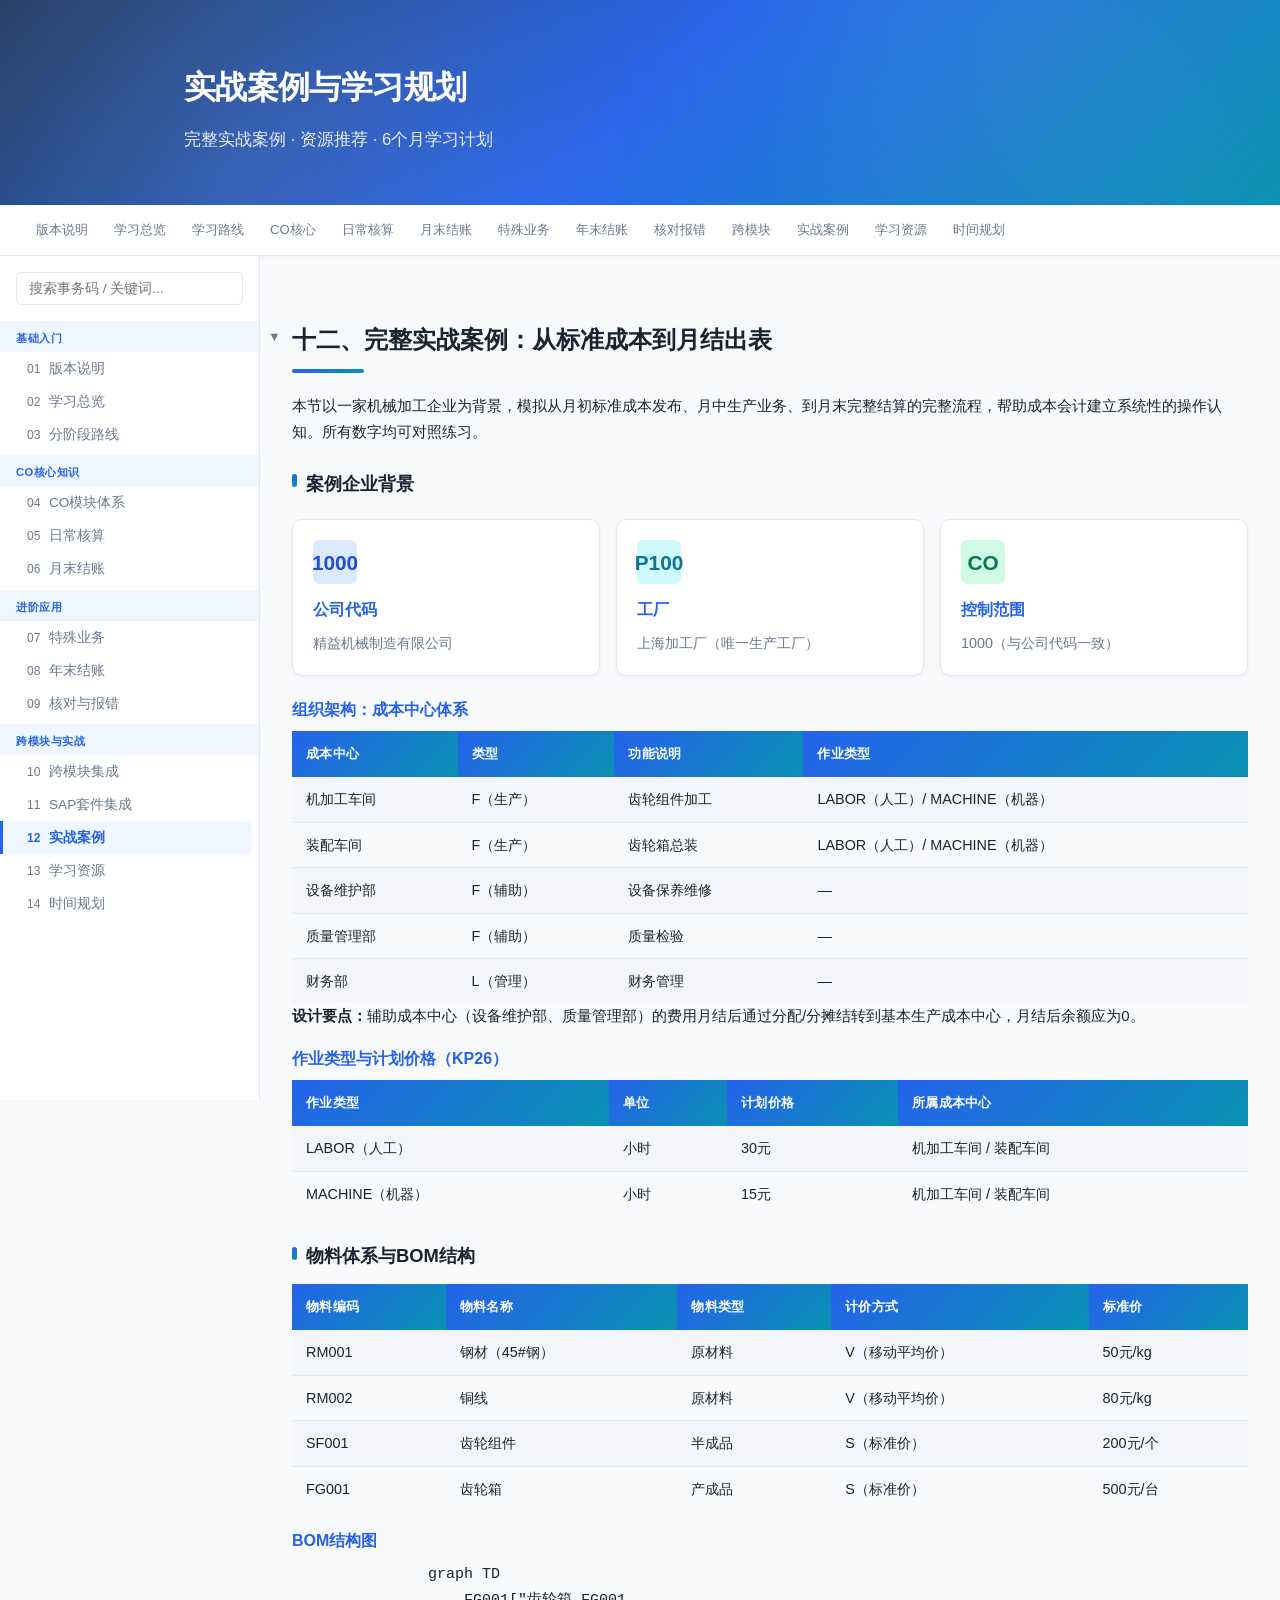
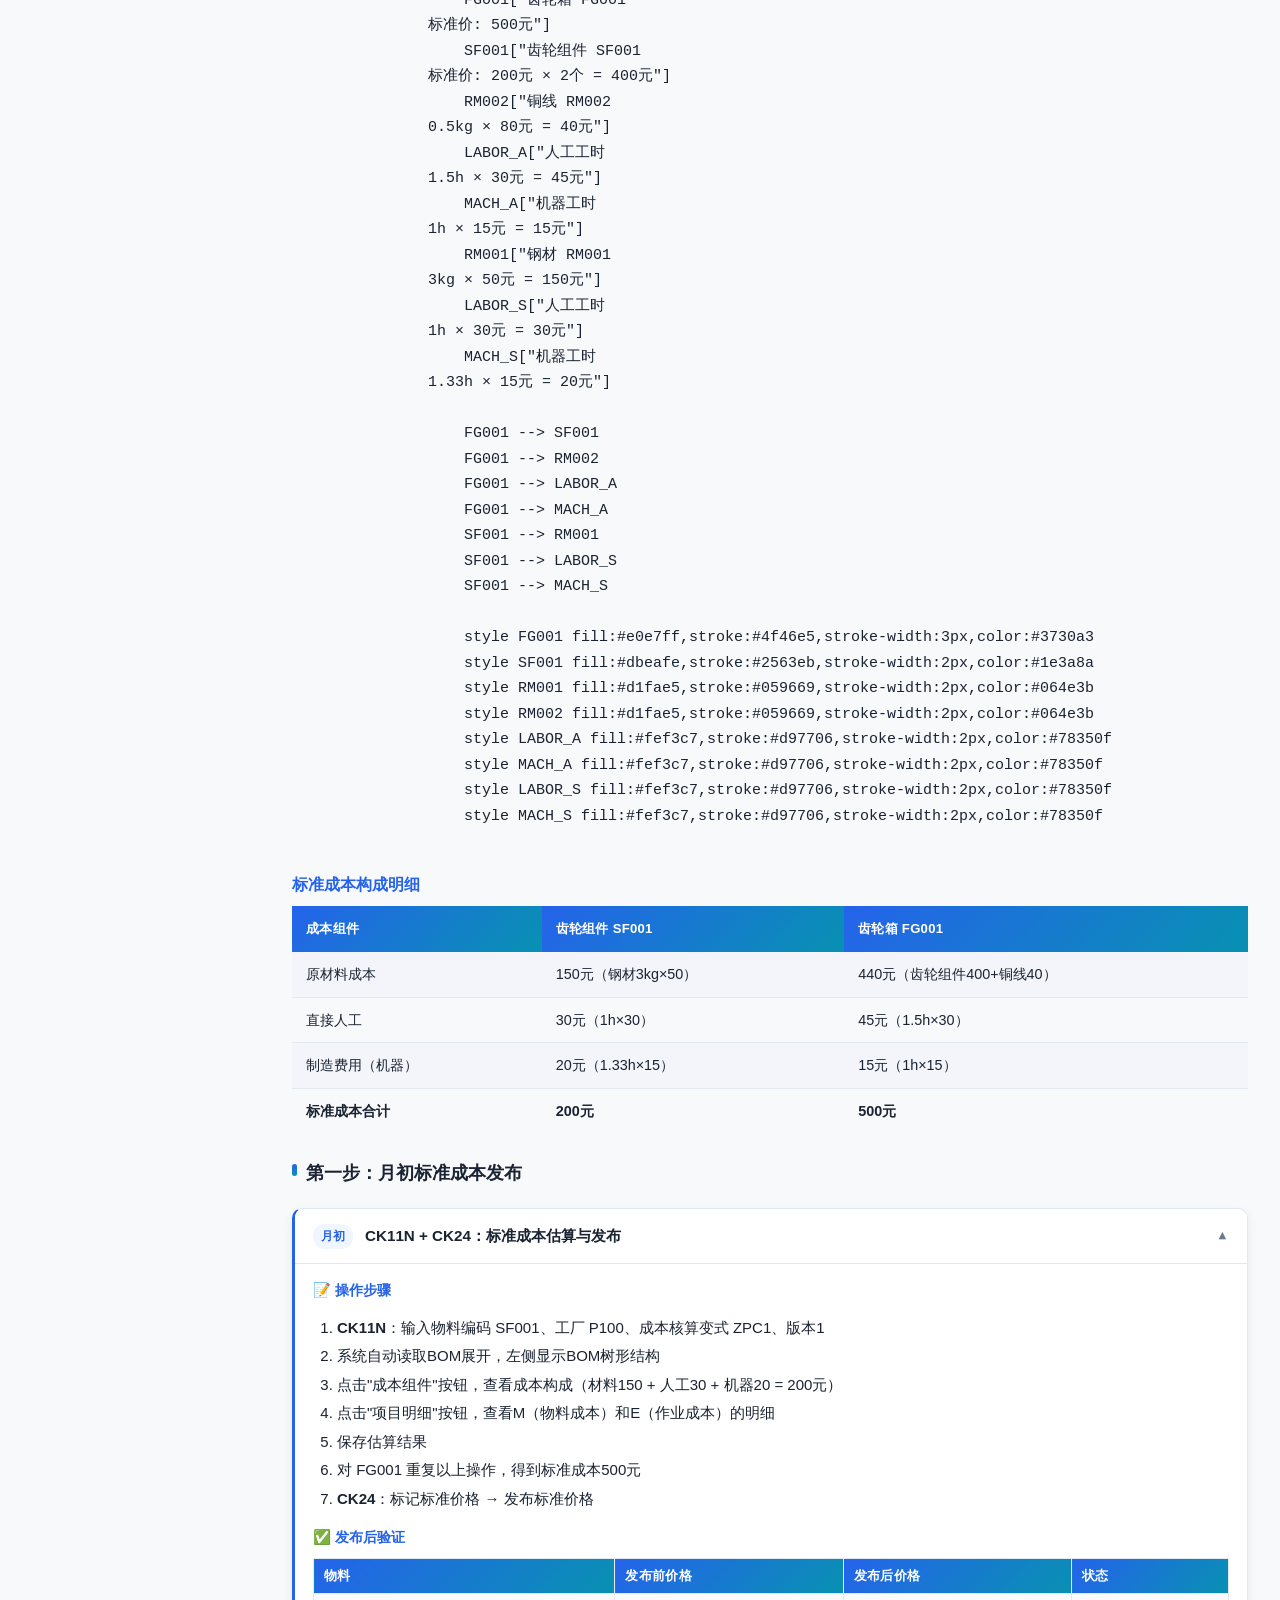
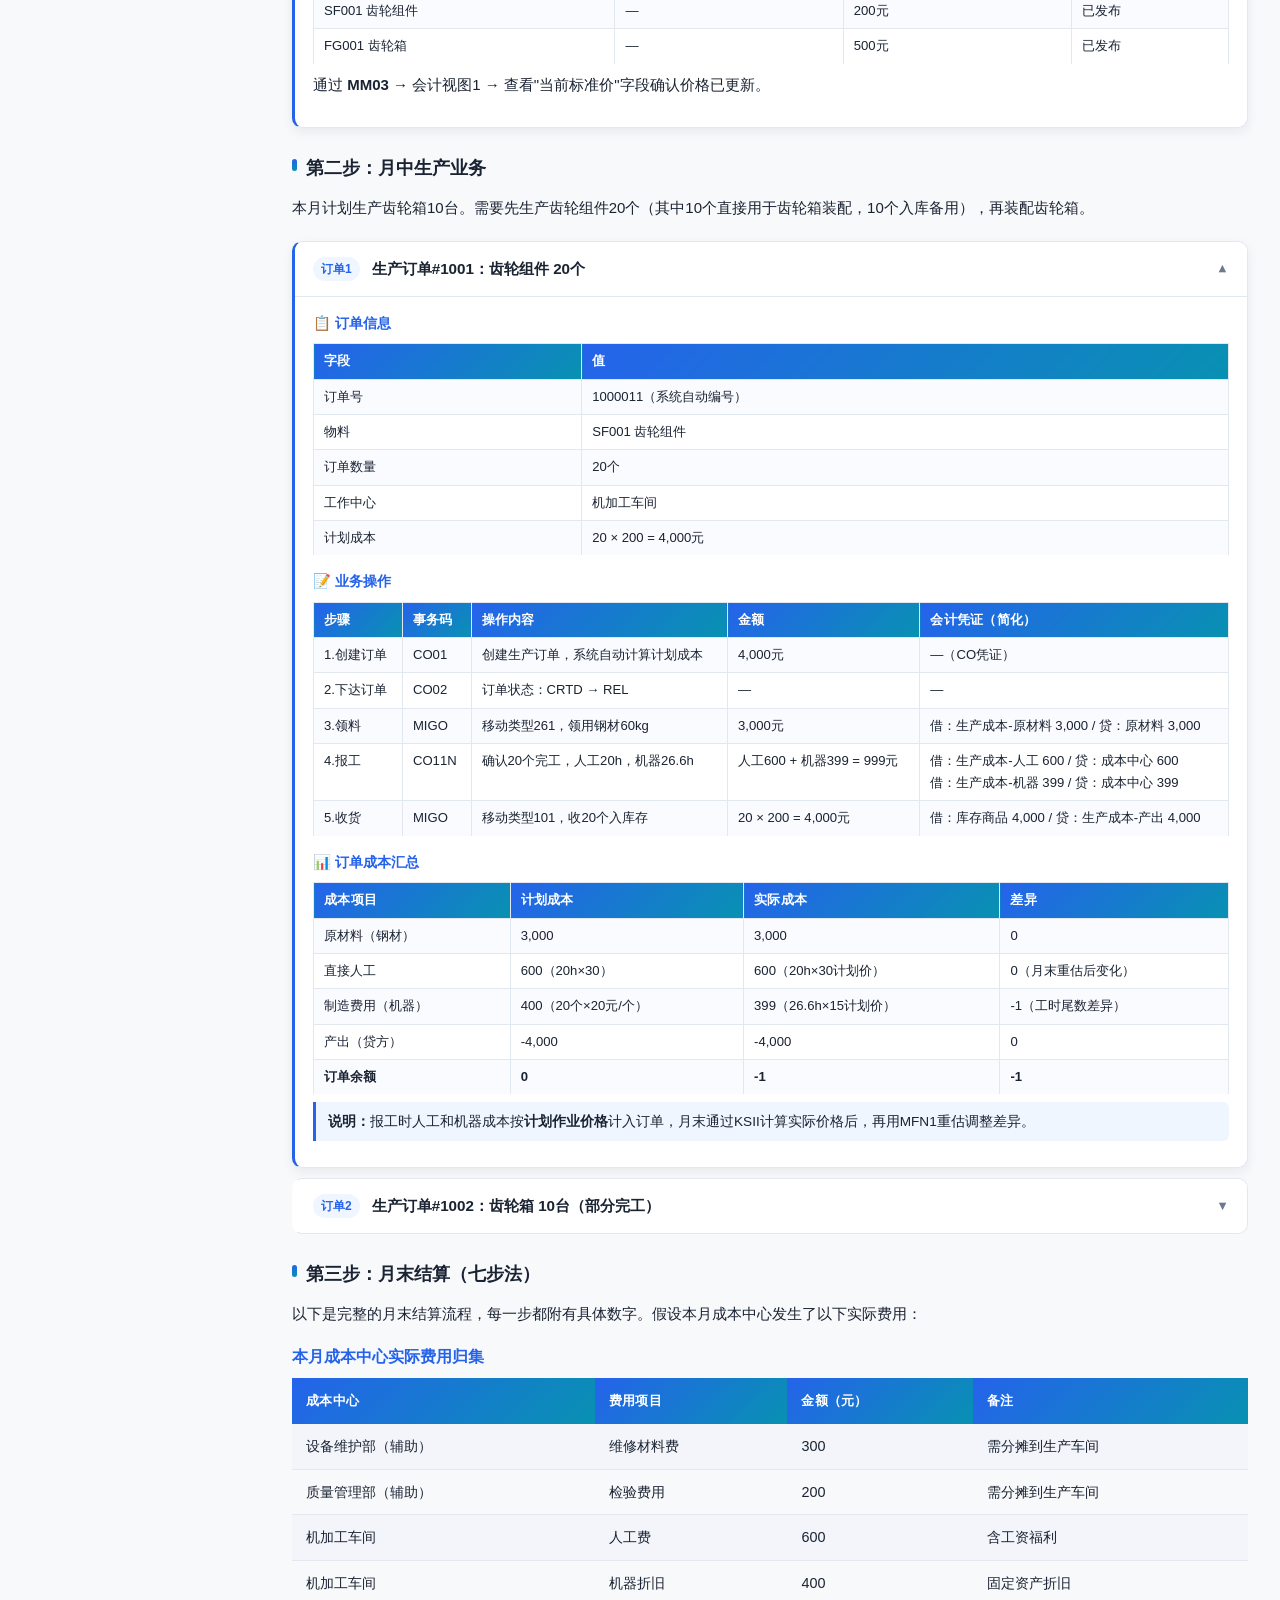
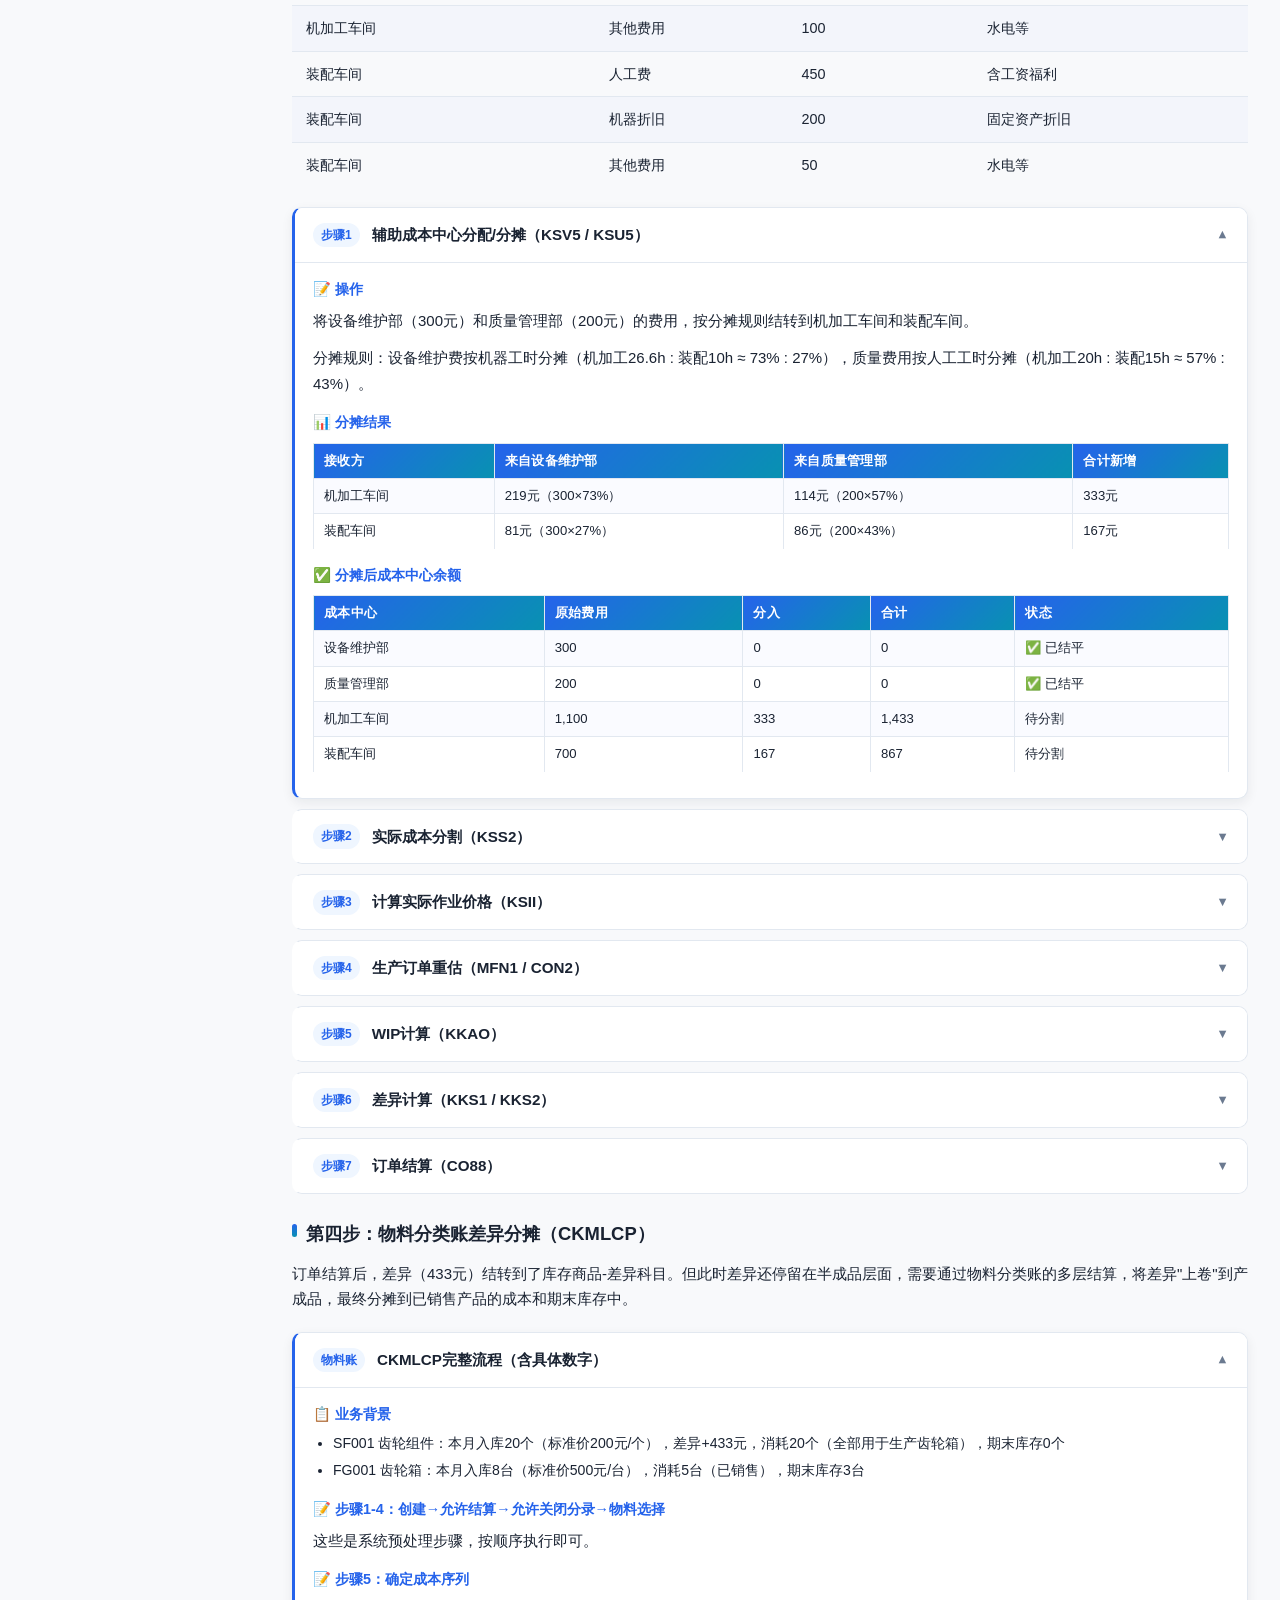
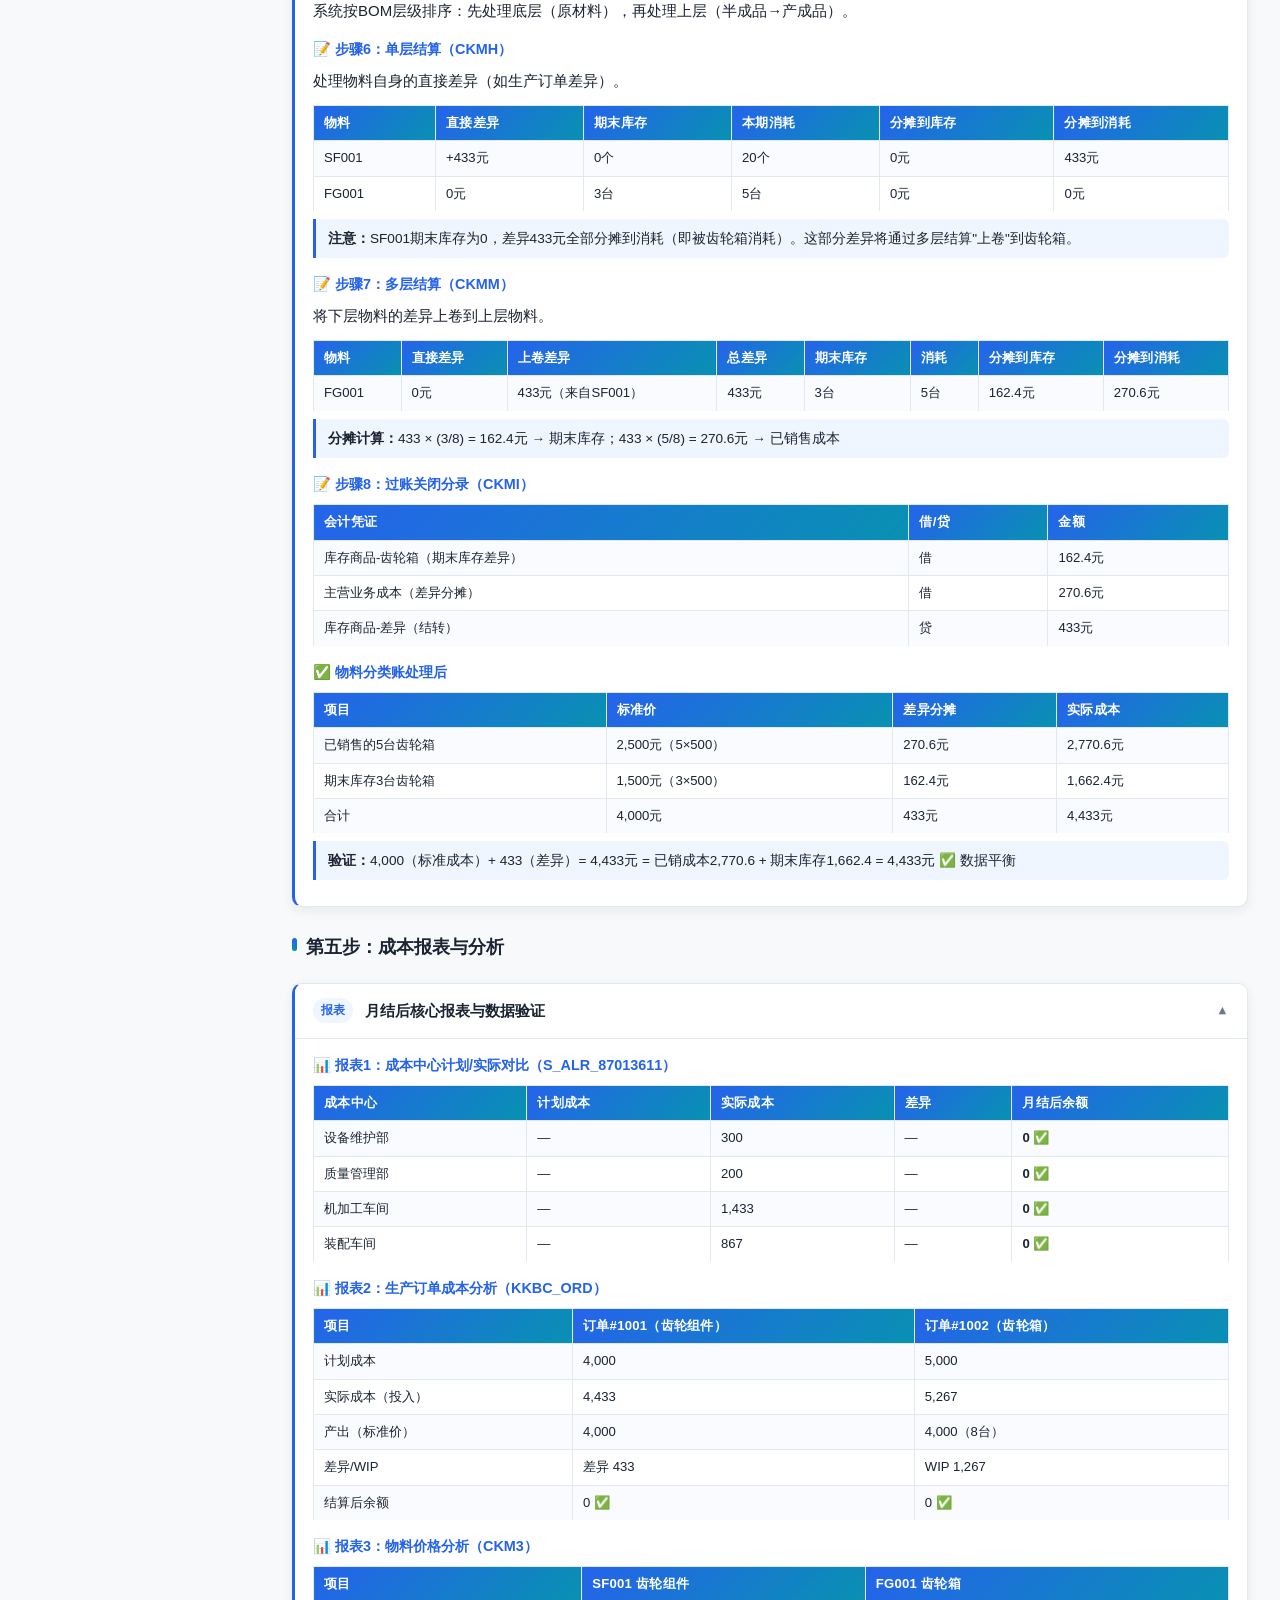
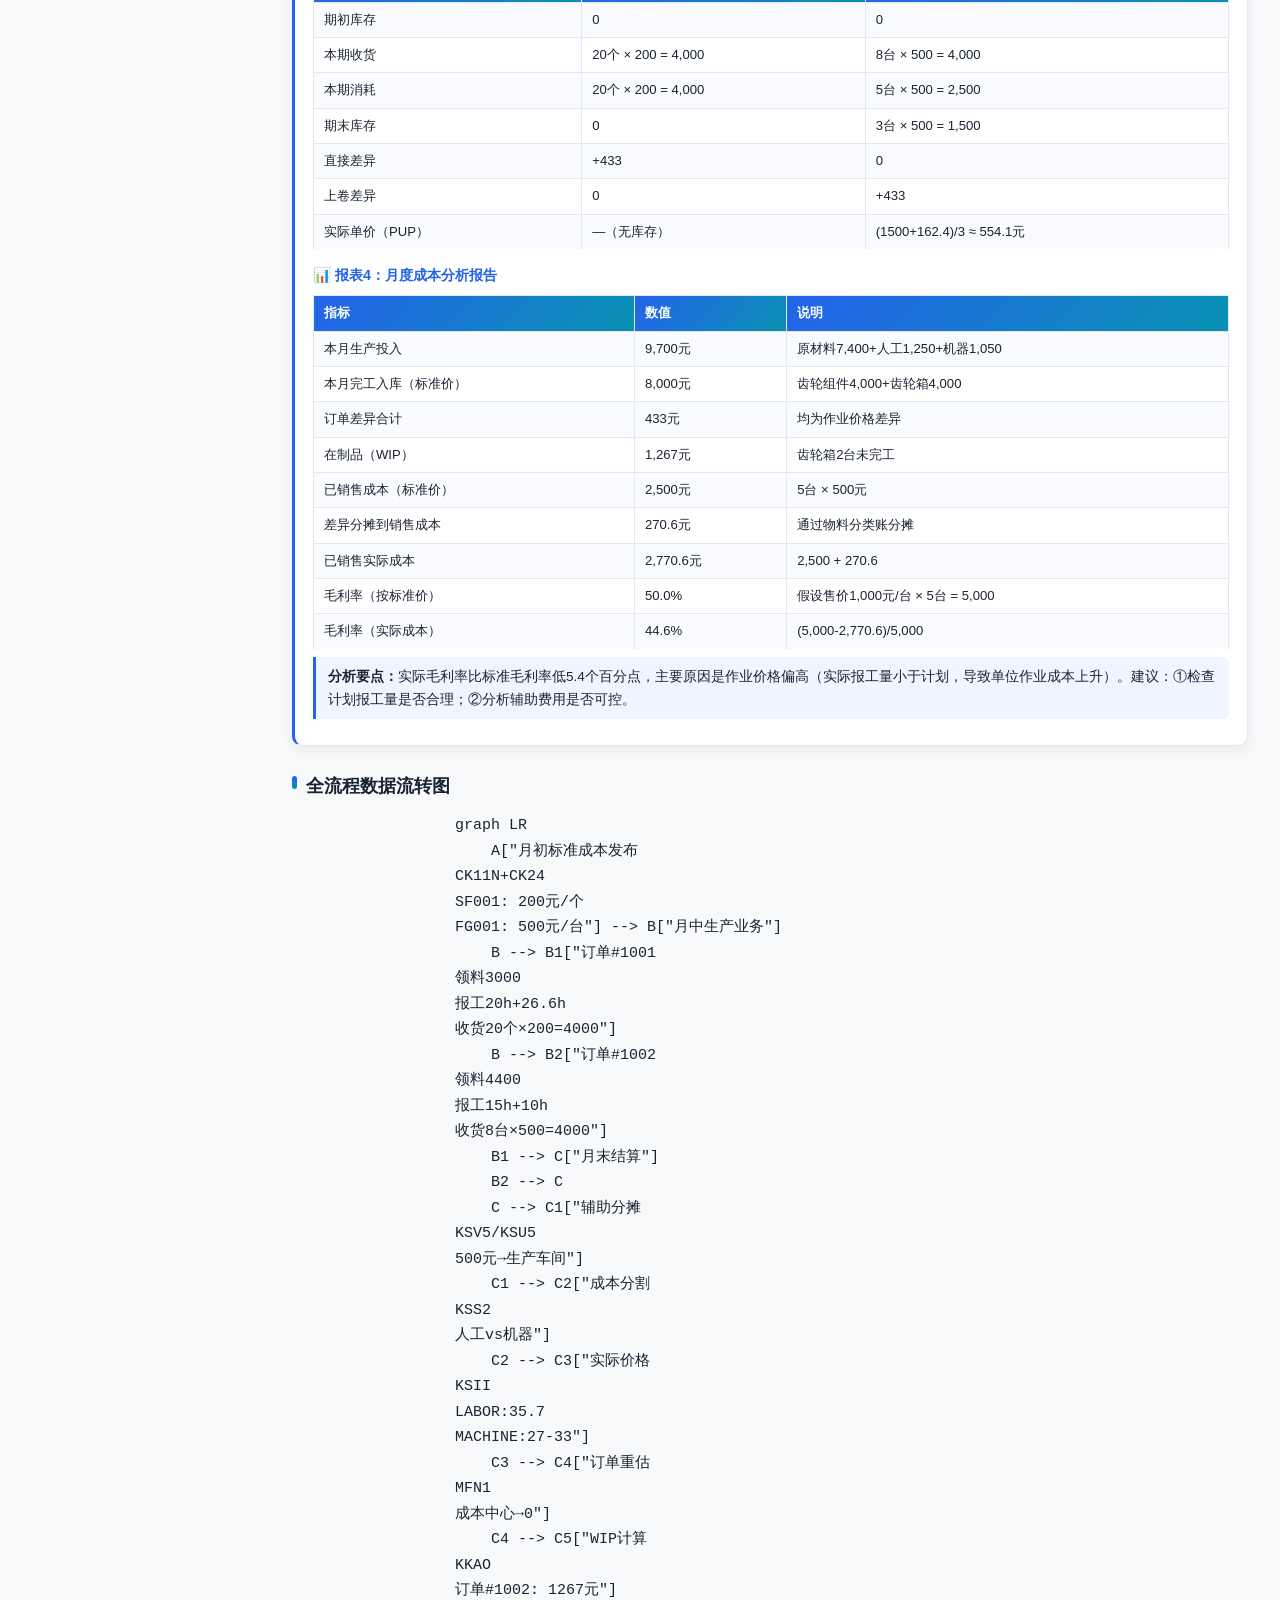
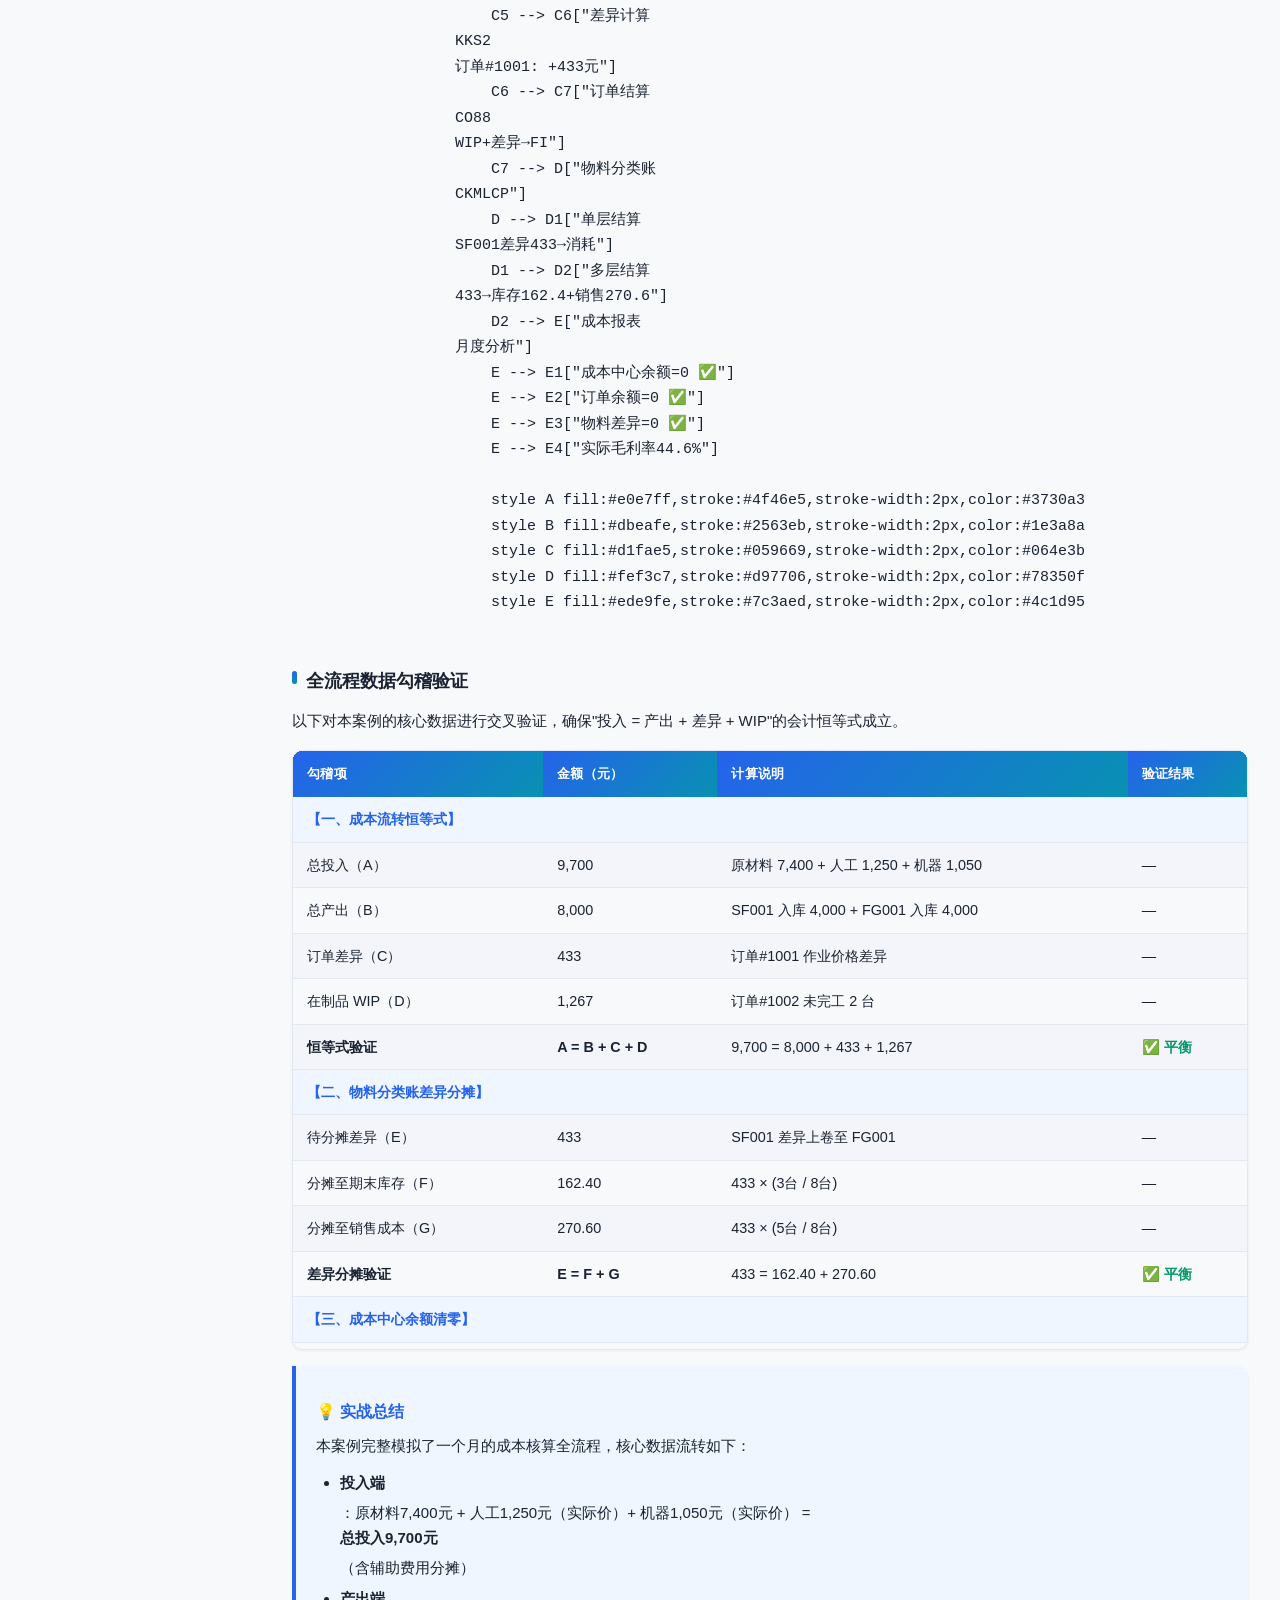
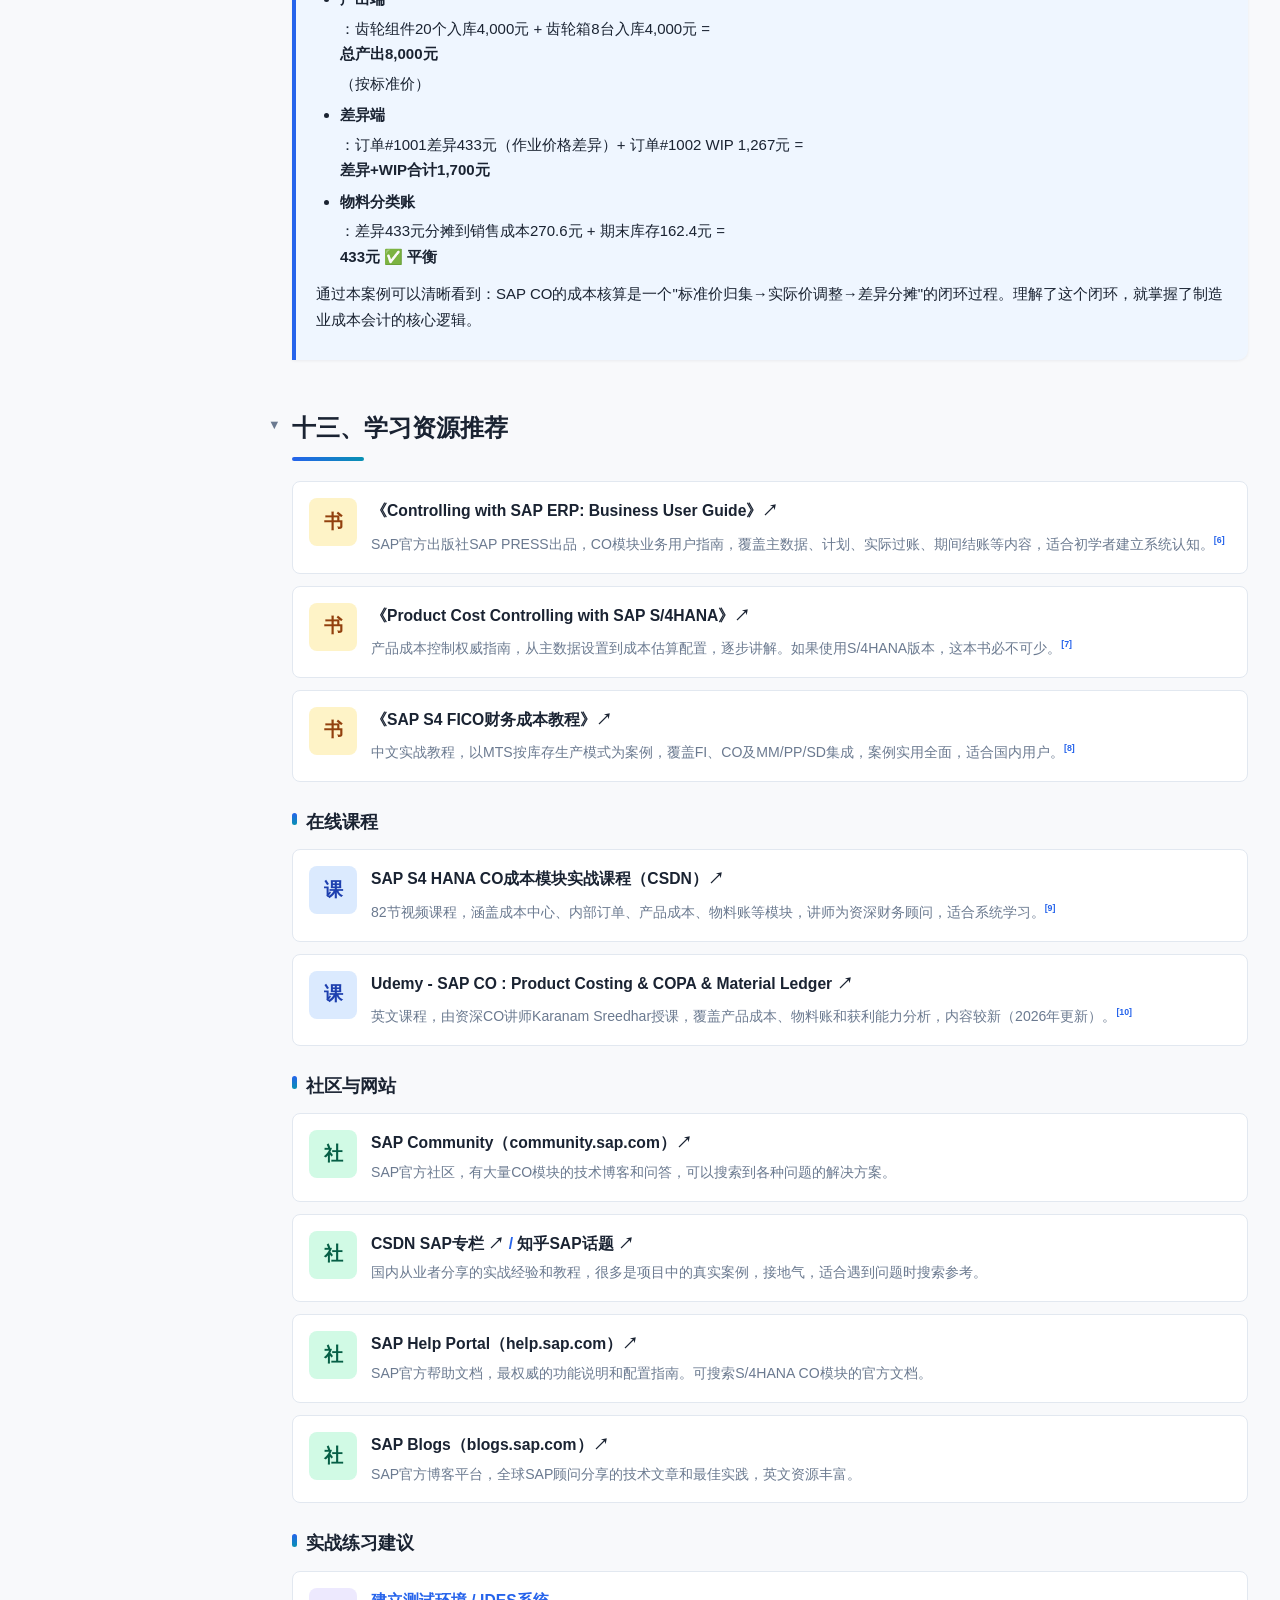
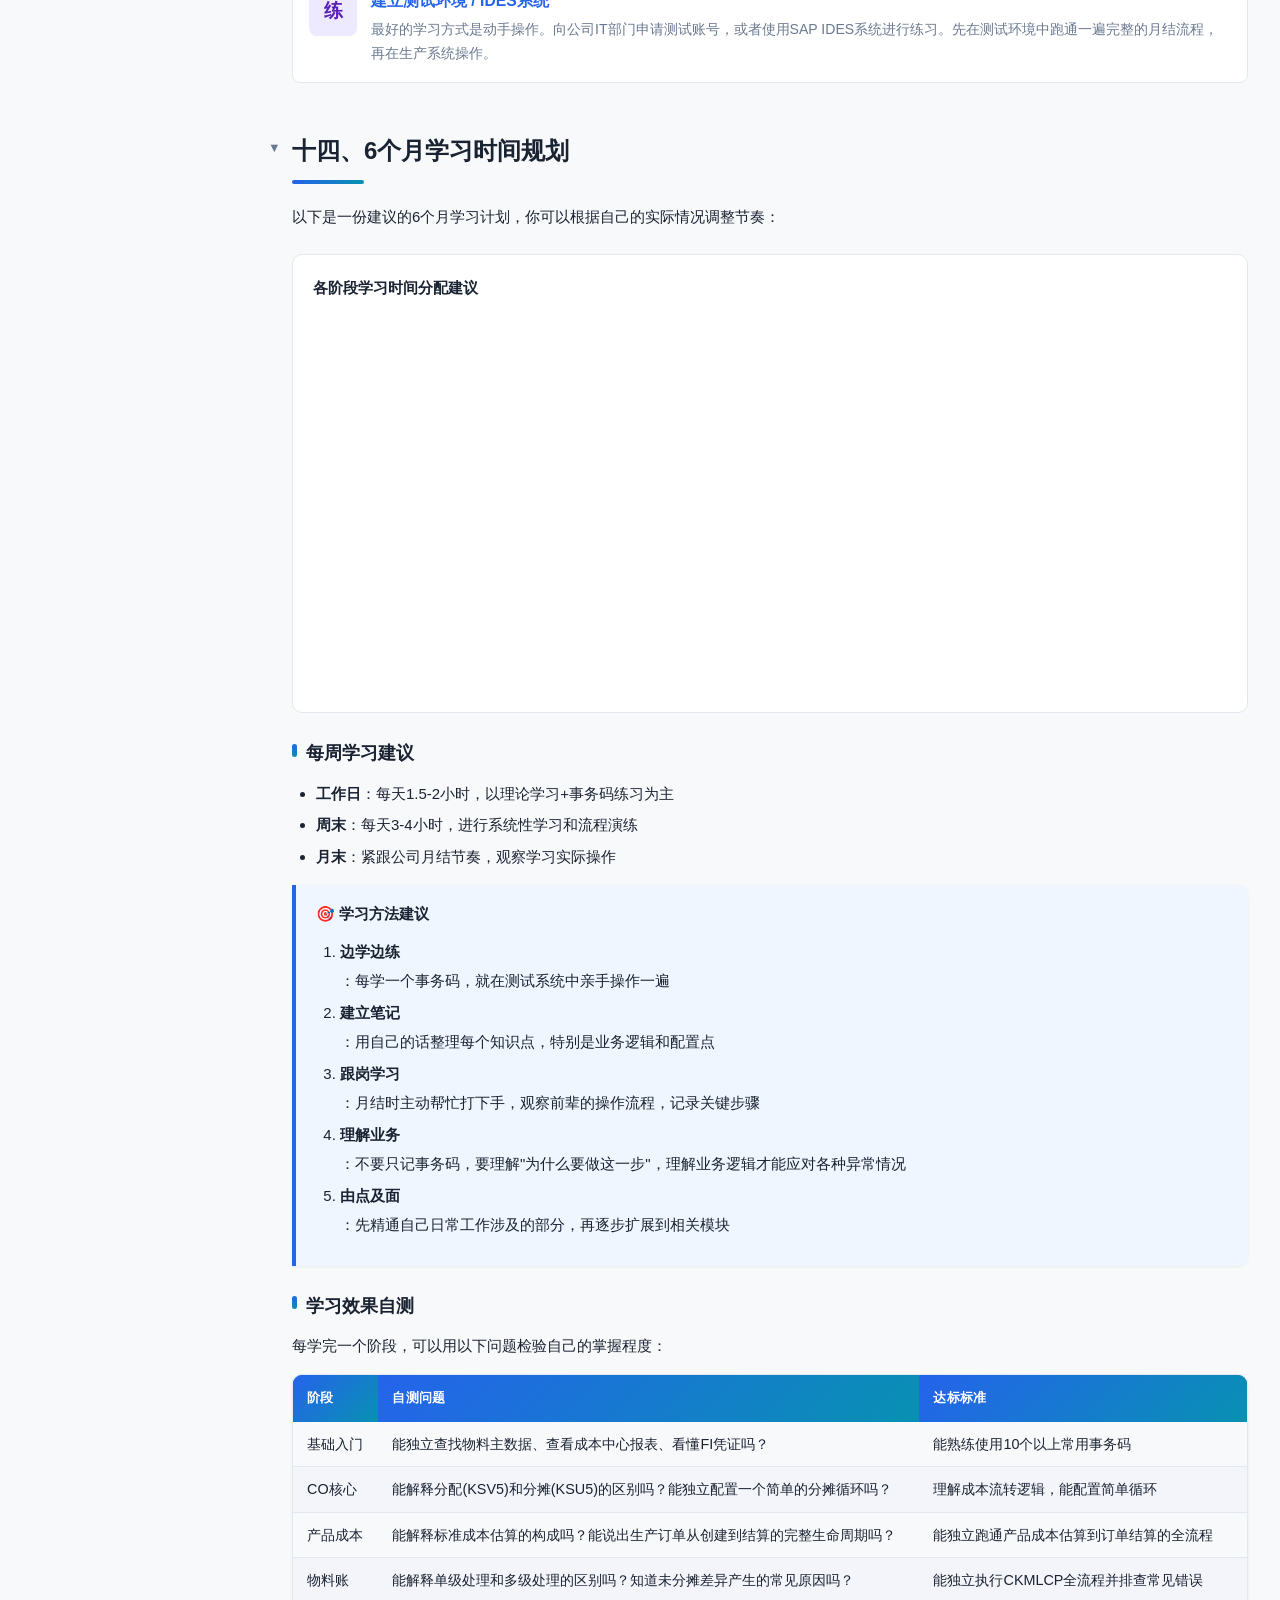
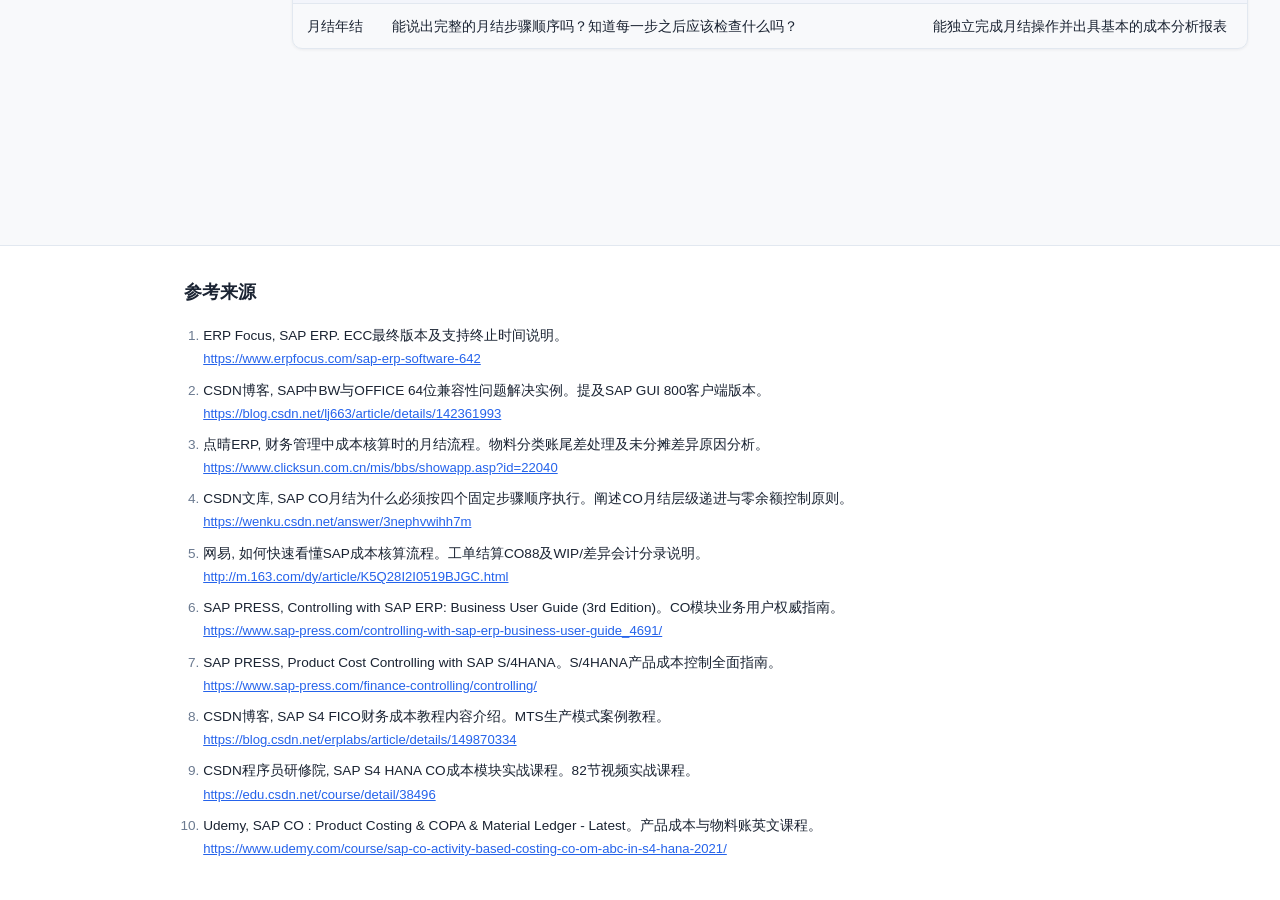
==== cases-resources.html @ 50f24bc7 "feat(site): 站点结构拆分 - 单文件改为6个主题页面 14个章节按学习阶段拆分为6个独立页面： - index.html: 版本说明+学习总览+分阶段路线 - co-basics.html" ====
<!DOCTYPE html>
<html lang="zh-CN">
<head>
<meta charset="UTF-8">
<meta name="viewport" content="width=device-width, initial-scale=1.0">
<title>实战案例、学习资源与时间规划 | SAP制造业成本会计学习</title>
<meta name="description" content="从标准成本估算到月结出表的完整实战案例，SAP CO学习资源推荐（书籍、视频课程、官方文档）与6个月系统学习时间规划。">
<meta name="keywords" content="SAP, CO模块, 成本会计, 制造业, 标准成本, 物料分类账, 月末结账, CKMLCP, CO88, KSII, 学习规划">
<meta name="author" content="SAP学习笔记">
<meta property="og:title" content="实战案例、学习资源与时间规划 | SAP制造业成本会计学习">
<meta property="og:description" content="从标准成本估算到月结出表的完整实战案例，SAP CO学习资源推荐（书籍、视频课程、官方文档）与6个月系统学习时间规划。">
<meta property="og:type" content="website">
<link rel="stylesheet" href="assets/styles.css">
</head>
<body>

<header class="hero hero--compact">
  <div class="container">
    <h1>实战案例与学习规划</h1>
    <p class="subtitle">完整实战案例 · 资源推荐 · 6个月学习计划</p>
  </div>
</header>

<!-- 快速导航条 -->
<nav class="quick-nav">
  <div class="container">
    <a href="index.html#version">版本说明</a>
    <a href="index.html#overview">学习总览</a>
    <a href="index.html#phase">学习路线</a>
    <a href="co-basics.html#co-module">CO核心</a>
    <a href="monthly-ops.html#daily">日常核算</a>
    <a href="monthly-ops.html#month-end">月末结账</a>
    <a href="special-yearend.html#special-scenarios">特殊业务</a>
    <a href="special-yearend.html#year-end">年末结账</a>
    <a href="integration.html#cost-check">核对报错</a>
    <a href="integration.html#cross-module">跨模块</a>
    <a href="cases-resources.html#case-study">实战案例</a>
    <a href="cases-resources.html#resources">学习资源</a>
    <a href="cases-resources.html#plan">时间规划</a>
  </div>
</nav>

<button class="mobile-menu-btn" onclick="toggleSidebar()" aria-label="打开导航菜单">☰</button>
<div class="sidebar-overlay" onclick="setSidebar(false)"></div>

<div class="layout-wrapper">

<aside class="sidebar">
  <div class="sidebar-search">
    <input type="text" id="globalSearch" placeholder="搜索事务码 / 关键词..." autocomplete="off">
    <div class="search-results" id="searchResults"></div>
  </div>
  <div class="nav-group-title">基础入门</div>
  <a href="index.html#version" class="nav-link"><span class="nav-num">01</span>版本说明</a>
  <a href="index.html#overview" class="nav-link"><span class="nav-num">02</span>学习总览</a>
  <a href="index.html#phase" class="nav-link"><span class="nav-num">03</span>分阶段路线</a>
  <div class="nav-group-title">CO核心知识</div>
  <a href="co-basics.html#co-module" class="nav-link"><span class="nav-num">04</span>CO模块体系</a>
  <a href="monthly-ops.html#daily" class="nav-link"><span class="nav-num">05</span>日常核算</a>
  <a href="monthly-ops.html#month-end" class="nav-link"><span class="nav-num">06</span>月末结账</a>
  <div class="nav-group-title">进阶应用</div>
  <a href="special-yearend.html#special-scenarios" class="nav-link"><span class="nav-num">07</span>特殊业务</a>
  <a href="special-yearend.html#year-end" class="nav-link"><span class="nav-num">08</span>年末结账</a>
  <a href="integration.html#cost-check" class="nav-link"><span class="nav-num">09</span>核对与报错</a>
  <div class="nav-group-title">跨模块与实战</div>
  <a href="integration.html#cross-module" class="nav-link"><span class="nav-num">10</span>跨模块集成</a>
  <a href="integration.html#sap-ecosystem" class="nav-link"><span class="nav-num">11</span>SAP套件集成</a>
  <a href="cases-resources.html#case-study" class="nav-link"><span class="nav-num">12</span>实战案例</a>
  <a href="cases-resources.html#resources" class="nav-link"><span class="nav-num">13</span>学习资源</a>
  <a href="cases-resources.html#plan" class="nav-link"><span class="nav-num">14</span>时间规划</a>
</aside>

<div class="content-area">
<main>

  <section id="case-study">
    <h2>十二、完整实战案例：从标准成本到月结出表</h2>
    <p>本节以一家机械加工企业为背景，模拟从月初标准成本发布、月中生产业务、到月末完整结算的完整流程，帮助成本会计建立系统性的操作认知。所有数字均可对照练习。</p>

    <!-- 案例企业背景 -->
    <h3>案例企业背景</h3>
    <div class="card-grid">
      <div class="card blue">
        <div class="card-icon">1000</div>
        <h4>公司代码</h4>
        <p>精益机械制造有限公司</p>
      </div>
      <div class="card teal">
        <div class="card-icon">P100</div>
        <h4>工厂</h4>
        <p>上海加工厂（唯一生产工厂）</p>
      </div>
      <div class="card green">
        <div class="card-icon">CO</div>
        <h4>控制范围</h4>
        <p>1000（与公司代码一致）</p>
      </div>
    </div>

    <h4>组织架构：成本中心体系</h4>
    <table>
      <tr><th>成本中心</th><th>类型</th><th>功能说明</th><th>作业类型</th></tr>
      <tr><td>机加工车间</td><td>F（生产）</td><td>齿轮组件加工</td><td>LABOR（人工）/ MACHINE（机器）</td></tr>
      <tr><td>装配车间</td><td>F（生产）</td><td>齿轮箱总装</td><td>LABOR（人工）/ MACHINE（机器）</td></tr>
      <tr><td>设备维护部</td><td>F（辅助）</td><td>设备保养维修</td><td>—</td></tr>
      <tr><td>质量管理部</td><td>F（辅助）</td><td>质量检验</td><td>—</td></tr>
      <tr><td>财务部</td><td>L（管理）</td><td>财务管理</td><td>—</td></tr>
    </table>
    <div class="callout-mini">
      <strong>设计要点：</strong>辅助成本中心（设备维护部、质量管理部）的费用月结后通过分配/分摊结转到基本生产成本中心，月结后余额应为0。
    </div>

    <h4>作业类型与计划价格（KP26）</h4>
    <table>
      <tr><th>作业类型</th><th>单位</th><th>计划价格</th><th>所属成本中心</th></tr>
      <tr><td>LABOR（人工）</td><td>小时</td><td>30元</td><td>机加工车间 / 装配车间</td></tr>
      <tr><td>MACHINE（机器）</td><td>小时</td><td>15元</td><td>机加工车间 / 装配车间</td></tr>
    </table>

    <!-- BOM结构 -->
    <h3>物料体系与BOM结构</h3>
    <table>
      <tr><th>物料编码</th><th>物料名称</th><th>物料类型</th><th>计价方式</th><th>标准价</th></tr>
      <tr><td>RM001</td><td>钢材（45#钢）</td><td>原材料</td><td>V（移动平均价）</td><td>50元/kg</td></tr>
      <tr><td>RM002</td><td>铜线</td><td>原材料</td><td>V（移动平均价）</td><td>80元/kg</td></tr>
      <tr><td>SF001</td><td>齿轮组件</td><td>半成品</td><td>S（标准价）</td><td>200元/个</td></tr>
      <tr><td>FG001</td><td>齿轮箱</td><td>产成品</td><td>S（标准价）</td><td>500元/台</td></tr>
    </table>

    <h4>BOM结构图</h4>
    <pre class="mermaid">
graph TD
    FG001["齿轮箱 FG001<br/>标准价: 500元"]
    SF001["齿轮组件 SF001<br/>标准价: 200元 × 2个 = 400元"]
    RM002["铜线 RM002<br/>0.5kg × 80元 = 40元"]
    LABOR_A["人工工时<br/>1.5h × 30元 = 45元"]
    MACH_A["机器工时<br/>1h × 15元 = 15元"]
    RM001["钢材 RM001<br/>3kg × 50元 = 150元"]
    LABOR_S["人工工时<br/>1h × 30元 = 30元"]
    MACH_S["机器工时<br/>1.33h × 15元 = 20元"]

    FG001 --> SF001
    FG001 --> RM002
    FG001 --> LABOR_A
    FG001 --> MACH_A
    SF001 --> RM001
    SF001 --> LABOR_S
    SF001 --> MACH_S

    style FG001 fill:#e0e7ff,stroke:#4f46e5,stroke-width:3px,color:#3730a3
    style SF001 fill:#dbeafe,stroke:#2563eb,stroke-width:2px,color:#1e3a8a
    style RM001 fill:#d1fae5,stroke:#059669,stroke-width:2px,color:#064e3b
    style RM002 fill:#d1fae5,stroke:#059669,stroke-width:2px,color:#064e3b
    style LABOR_A fill:#fef3c7,stroke:#d97706,stroke-width:2px,color:#78350f
    style MACH_A fill:#fef3c7,stroke:#d97706,stroke-width:2px,color:#78350f
    style LABOR_S fill:#fef3c7,stroke:#d97706,stroke-width:2px,color:#78350f
    style MACH_S fill:#fef3c7,stroke:#d97706,stroke-width:2px,color:#78350f
    </pre>

    <h4>标准成本构成明细</h4>
    <table>
      <tr><th>成本组件</th><th>齿轮组件 SF001</th><th>齿轮箱 FG001</th></tr>
      <tr><td>原材料成本</td><td>150元（钢材3kg×50）</td><td>440元（齿轮组件400+铜线40）</td></tr>
      <tr><td>直接人工</td><td>30元（1h×30）</td><td>45元（1.5h×30）</td></tr>
      <tr><td>制造费用（机器）</td><td>20元（1.33h×15）</td><td>15元（1h×15）</td></tr>
      <tr><td><strong>标准成本合计</strong></td><td><strong>200元</strong></td><td><strong>500元</strong></td></tr>
    </table>

    <!-- 月初标准成本发布 -->
    <h3>第一步：月初标准成本发布</h3>
    <div class="accordion">
      <div class="accordion-item open">
        <div class="accordion-header" onclick="this.parentElement.classList.toggle('open')">
          <div class="acc-left">
            <span class="acc-cat">月初</span>
            <span>CK11N + CK24：标准成本估算与发布</span>
          </div>
          <span class="acc-arrow">▼</span>
        </div>
        <div class="accordion-body">
          <div class="accordion-body-inner">
            <h5>📝 操作步骤</h5>
            <ol>
              <li><strong>CK11N</strong>：输入物料编码 SF001、工厂 P100、成本核算变式 ZPC1、版本1</li>
              <li>系统自动读取BOM展开，左侧显示BOM树形结构</li>
              <li>点击"成本组件"按钮，查看成本构成（材料150 + 人工30 + 机器20 = 200元）</li>
              <li>点击"项目明细"按钮，查看M（物料成本）和E（作业成本）的明细</li>
              <li>保存估算结果</li>
              <li>对 FG001 重复以上操作，得到标准成本500元</li>
              <li><strong>CK24</strong>：标记标准价格 → 发布标准价格</li>
            </ol>

            <h5>✅ 发布后验证</h5>
            <table>
              <tr><th>物料</th><th>发布前价格</th><th>发布后价格</th><th>状态</th></tr>
              <tr><td>SF001 齿轮组件</td><td>—</td><td>200元</td><td>已发布</td></tr>
              <tr><td>FG001 齿轮箱</td><td>—</td><td>500元</td><td>已发布</td></tr>
            </table>
            <p>通过 <strong>MM03</strong> → 会计视图1 → 查看"当前标准价"字段确认价格已更新。</p>
          </div>
        </div>
      </div>
    </div>

    <!-- 月中业务 -->
    <h3>第二步：月中生产业务</h3>
    <p>本月计划生产齿轮箱10台。需要先生产齿轮组件20个（其中10个直接用于齿轮箱装配，10个入库备用），再装配齿轮箱。</p>

    <div class="accordion">
      <!-- 订单1：齿轮组件 -->
      <div class="accordion-item open">
        <div class="accordion-header" onclick="this.parentElement.classList.toggle('open')">
          <div class="acc-left">
            <span class="acc-cat">订单1</span>
            <span>生产订单#1001：齿轮组件 20个</span>
          </div>
          <span class="acc-arrow">▼</span>
        </div>
        <div class="accordion-body">
          <div class="accordion-body-inner">
            <h5>📋 订单信息</h5>
            <table>
              <tr><th>字段</th><th>值</th></tr>
              <tr><td>订单号</td><td>1000011（系统自动编号）</td></tr>
              <tr><td>物料</td><td>SF001 齿轮组件</td></tr>
              <tr><td>订单数量</td><td>20个</td></tr>
              <tr><td>工作中心</td><td>机加工车间</td></tr>
              <tr><td>计划成本</td><td>20 × 200 = 4,000元</td></tr>
            </table>

            <h5>📝 业务操作</h5>
            <table>
              <tr><th>步骤</th><th>事务码</th><th>操作内容</th><th>金额</th><th>会计凭证（简化）</th></tr>
              <tr><td>1.创建订单</td><td>CO01</td><td>创建生产订单，系统自动计算计划成本</td><td>4,000元</td><td>—（CO凭证）</td></tr>
              <tr><td>2.下达订单</td><td>CO02</td><td>订单状态：CRTD → REL</td><td>—</td><td>—</td></tr>
              <tr><td>3.领料</td><td>MIGO</td><td>移动类型261，领用钢材60kg</td><td>3,000元</td><td>借：生产成本-原材料 3,000 / 贷：原材料 3,000</td></tr>
              <tr><td>4.报工</td><td>CO11N</td><td>确认20个完工，人工20h，机器26.6h</td><td>人工600 + 机器399 = 999元</td><td>借：生产成本-人工 600 / 贷：成本中心 600<br/>借：生产成本-机器 399 / 贷：成本中心 399</td></tr>
              <tr><td>5.收货</td><td>MIGO</td><td>移动类型101，收20个入库存</td><td>20 × 200 = 4,000元</td><td>借：库存商品 4,000 / 贷：生产成本-产出 4,000</td></tr>
            </table>

            <h5>📊 订单成本汇总</h5>
            <table>
              <tr><th>成本项目</th><th>计划成本</th><th>实际成本</th><th>差异</th></tr>
              <tr><td>原材料（钢材）</td><td>3,000</td><td>3,000</td><td>0</td></tr>
              <tr><td>直接人工</td><td>600（20h×30）</td><td>600（20h×30计划价）</td><td>0（月末重估后变化）</td></tr>
              <tr><td>制造费用（机器）</td><td>400（20个×20元/个）</td><td>399（26.6h×15计划价）</td><td>-1（工时尾数差异）</td></tr>
              <tr><td>产出（贷方）</td><td>-4,000</td><td>-4,000</td><td>0</td></tr>
              <tr><td><strong>订单余额</strong></td><td><strong>0</strong></td><td><strong>-1</strong></td><td><strong>-1</strong></td></tr>
            </table>
            <div class="callout-mini">
              <strong>说明：</strong>报工时人工和机器成本按<strong>计划作业价格</strong>计入订单，月末通过KSII计算实际价格后，再用MFN1重估调整差异。
            </div>
          </div>
        </div>
      </div>

      <!-- 订单2：齿轮箱 -->
      <div class="accordion-item">
        <div class="accordion-header" onclick="this.parentElement.classList.toggle('open')">
          <div class="acc-left">
            <span class="acc-cat">订单2</span>
            <span>生产订单#1002：齿轮箱 10台（部分完工）</span>
          </div>
          <span class="acc-arrow">▼</span>
        </div>
        <div class="accordion-body">
          <div class="accordion-body-inner">
            <h5>📋 订单信息</h5>
            <table>
              <tr><th>字段</th><th>值</th></tr>
              <tr><td>订单号</td><td>1000012</td></tr>
              <tr><td>物料</td><td>FG001 齿轮箱</td></tr>
              <tr><td>订单数量</td><td>10台</td></tr>
              <tr><td>工作中心</td><td>装配车间</td></tr>
              <tr><td>计划成本</td><td>10 × 500 = 5,000元</td></tr>
            </table>

            <h5>📝 业务操作</h5>
            <table>
              <tr><th>步骤</th><th>事务码</th><th>操作内容</th><th>金额</th></tr>
              <tr><td>1.创建订单</td><td>CO01</td><td>创建生产订单</td><td>计划5,000元</td></tr>
              <tr><td>2.下达</td><td>CO02</td><td>CRTD → REL</td><td>—</td></tr>
              <tr><td>3.领料</td><td>MIGO</td><td>领齿轮组件20个 + 铜线5kg</td><td>4,000 + 400 = 4,400元</td></tr>
              <tr><td>4.报工</td><td>CO11N</td><td>确认8台完工，人工15h，机器10h</td><td>450 + 150 = 600元</td></tr>
              <tr><td>5.收货</td><td>MIGO</td><td>收8台入库存（标准价500元/台）</td><td>8 × 500 = 4,000元</td></tr>
            </table>

            <h5>📊 订单成本汇总（月末前）</h5>
            <table>
              <tr><th>成本项目</th><th>计划成本（10台）</th><th>实际成本（已发生）</th></tr>
              <tr><td>原材料（齿轮组件+铜线）</td><td>4,400</td><td>4,400</td></tr>
              <tr><td>直接人工（计划价）</td><td>450（15h×30）</td><td>450</td></tr>
              <tr><td>制造费用（计划价）</td><td>150（10h×15）</td><td>150</td></tr>
              <tr><td>产出（贷方，8台收货）</td><td>-5,000</td><td>-4,000</td></tr>
              <tr><td><strong>订单余额</strong></td><td><strong>0</strong></td><td><strong>1,000</strong>（在制品）</td></tr>
            </table>
            <div class="callout-mini">
              <strong>关键点：</strong>订单只完工了8台，剩余2台未完工。订单余额1,000元代表在制品（WIP）。月末需要计算WIP，而非全部转入差异。
            </div>
          </div>
        </div>
      </div>
    </div>

    <!-- 月末结算 -->
    <h3>第三步：月末结算（七步法）</h3>
    <p>以下是完整的月末结算流程，每一步都附有具体数字。假设本月成本中心发生了以下实际费用：</p>

    <h4>本月成本中心实际费用归集</h4>
    <table>
      <tr><th>成本中心</th><th>费用项目</th><th>金额（元）</th><th>备注</th></tr>
      <tr><td>设备维护部（辅助）</td><td>维修材料费</td><td>300</td><td>需分摊到生产车间</td></tr>
      <tr><td>质量管理部（辅助）</td><td>检验费用</td><td>200</td><td>需分摊到生产车间</td></tr>
      <tr><td>机加工车间</td><td>人工费</td><td>600</td><td>含工资福利</td></tr>
      <tr><td>机加工车间</td><td>机器折旧</td><td>400</td><td>固定资产折旧</td></tr>
      <tr><td>机加工车间</td><td>其他费用</td><td>100</td><td>水电等</td></tr>
      <tr><td>装配车间</td><td>人工费</td><td>450</td><td>含工资福利</td></tr>
      <tr><td>装配车间</td><td>机器折旧</td><td>200</td><td>固定资产折旧</td></tr>
      <tr><td>装配车间</td><td>其他费用</td><td>50</td><td>水电等</td></tr>
    </table>

    <div class="accordion">
      <!-- 步骤1 -->
      <div class="accordion-item open">
        <div class="accordion-header" onclick="this.parentElement.classList.toggle('open')">
          <div class="acc-left">
            <span class="acc-cat">步骤1</span>
            <span>辅助成本中心分配/分摊（KSV5 / KSU5）</span>
          </div>
          <span class="acc-arrow">▼</span>
        </div>
        <div class="accordion-body">
          <div class="accordion-body-inner">
            <h5>📝 操作</h5>
            <p>将设备维护部（300元）和质量管理部（200元）的费用，按分摊规则结转到机加工车间和装配车间。</p>
            <p>分摊规则：设备维护费按机器工时分摊（机加工26.6h : 装配10h ≈ 73% : 27%），质量费用按人工工时分摊（机加工20h : 装配15h ≈ 57% : 43%）。</p>

            <h5>📊 分摊结果</h5>
            <table>
              <tr><th>接收方</th><th>来自设备维护部</th><th>来自质量管理部</th><th>合计新增</th></tr>
              <tr><td>机加工车间</td><td>219元（300×73%）</td><td>114元（200×57%）</td><td>333元</td></tr>
              <tr><td>装配车间</td><td>81元（300×27%）</td><td>86元（200×43%）</td><td>167元</td></tr>
            </table>

            <h5>✅ 分摊后成本中心余额</h5>
            <table>
              <tr><th>成本中心</th><th>原始费用</th><th>分入</th><th>合计</th><th>状态</th></tr>
              <tr><td>设备维护部</td><td>300</td><td>0</td><td>0</td><td>✅ 已结平</td></tr>
              <tr><td>质量管理部</td><td>200</td><td>0</td><td>0</td><td>✅ 已结平</td></tr>
              <tr><td>机加工车间</td><td>1,100</td><td>333</td><td>1,433</td><td>待分割</td></tr>
              <tr><td>装配车间</td><td>700</td><td>167</td><td>867</td><td>待分割</td></tr>
            </table>
          </div>
        </div>
      </div>

      <!-- 步骤2 -->
      <div class="accordion-item">
        <div class="accordion-header" onclick="this.parentElement.classList.toggle('open')">
          <div class="acc-left">
            <span class="acc-cat">步骤2</span>
            <span>实际成本分割（KSS2）</span>
          </div>
          <span class="acc-arrow">▼</span>
        </div>
        <div class="accordion-body">
          <div class="accordion-body-inner">
            <h5>📝 操作</h5>
            <p>将成本中心的总费用按性质分割为"人工成本"和"机器成本"两大类，为计算实际作业价格做准备。</p>

            <h5>📊 分割结果</h5>
            <table>
              <tr><th>成本中心</th><th>总费用</th><th>人工类成本</th><th>机器类成本</th></tr>
              <tr><td>机加工车间</td><td>1,433</td><td>600 + 114 = 714</td><td>400 + 219 + 100 = 719</td></tr>
              <tr><td>装配车间</td><td>867</td><td>450 + 86 = 536</td><td>200 + 81 + 50 = 331</td></tr>
            </table>
            <div class="callout-mini">
              <strong>分割规则：</strong>人工费→LABOR作业类型，机器折旧+维护费→MACHINE作业类型，其他费用按预设比例分配。
            </div>
          </div>
        </div>
      </div>

      <!-- 步骤3 -->
      <div class="accordion-item">
        <div class="accordion-header" onclick="this.parentElement.classList.toggle('open')">
          <div class="acc-left">
            <span class="acc-cat">步骤3</span>
            <span>计算实际作业价格（KSII）</span>
          </div>
          <span class="acc-arrow">▼</span>
        </div>
        <div class="accordion-body">
          <div class="accordion-body-inner">
            <h5>📝 操作</h5>
            <p>实际作业价格 = 该作业类型的总成本 ÷ 实际报工数量</p>

            <h5>📊 计算结果</h5>
            <table>
              <tr><th>成本中心</th><th>作业类型</th><th>总成本</th><th>实际报工</th><th>计划价</th><th>实际价</th></tr>
              <tr><td>机加工车间</td><td>LABOR</td><td>714元</td><td>20小时</td><td>30.00</td><td><strong>35.70</strong></td></tr>
              <tr><td>机加工车间</td><td>MACHINE</td><td>719元</td><td>26.6小时</td><td>15.00</td><td><strong>27.03</strong></td></tr>
              <tr><td>装配车间</td><td>LABOR</td><td>536元</td><td>15小时</td><td>30.00</td><td><strong>35.73</strong></td></tr>
              <tr><td>装配车间</td><td>MACHINE</td><td>331元</td><td>10小时</td><td>15.00</td><td><strong>33.10</strong></td></tr>
            </table>
            <div class="callout-mini">
              <strong>分析：</strong>实际作业价格均高于计划价格，原因：①辅助费用分摊增加了成本中心总额；②实际报工量小于计划。
            </div>
          </div>
        </div>
      </div>

      <!-- 步骤4 -->
      <div class="accordion-item">
        <div class="accordion-header" onclick="this.parentElement.classList.toggle('open')">
          <div class="acc-left">
            <span class="acc-cat">步骤4</span>
            <span>生产订单重估（MFN1 / CON2）</span>
          </div>
          <span class="acc-arrow">▼</span>
        </div>
        <div class="accordion-body">
          <div class="accordion-body-inner">
            <h5>📝 操作</h5>
            <p>用实际作业价格替换报工时的计划价格，差额更新到生产订单，同时成本中心余额归零。</p>

            <h5>📊 重估结果：订单#1001（齿轮组件）</h5>
            <table>
              <tr><th>成本项目</th><th>重估前（计划价）</th><th>重估后（实际价）</th><th>调整额</th></tr>
              <tr><td>直接人工</td><td>600（20h×30）</td><td>714（20h×35.70）</td><td>+114</td></tr>
              <tr><td>制造费用</td><td>399（26.6h×15）</td><td>719（26.6h×27.03）</td><td>+320</td></tr>
              <tr><td>调整合计</td><td>—</td><td>—</td><td><strong>+434</strong></td></tr>
            </table>

            <h5>📊 重估结果：订单#1002（齿轮箱）</h5>
            <table>
              <tr><th>成本项目</th><th>重估前（计划价）</th><th>重估后（实际价）</th><th>调整额</th></tr>
              <tr><td>直接人工</td><td>450（15h×30）</td><td>536（15h×35.73）</td><td>+86</td></tr>
              <tr><td>制造费用</td><td>150（10h×15）</td><td>331（10h×33.10）</td><td>+181</td></tr>
              <tr><td>调整合计</td><td>—</td><td>—</td><td><strong>+267</strong></td></tr>
            </table>

            <div class="callout-mini">
              <strong>重估后成本中心余额：</strong>机加工车间 1,433 - 1,433 = <strong>0</strong>；装配车间 867 - 867 = <strong>0</strong>。两个生产成本中心均已结平。
            </div>
          </div>
        </div>
      </div>

      <!-- 步骤5 -->
      <div class="accordion-item">
        <div class="accordion-header" onclick="this.parentElement.classList.toggle('open')">
          <div class="acc-left">
            <span class="acc-cat">步骤5</span>
            <span>WIP计算（KKAO）</span>
          </div>
          <span class="acc-arrow">▼</span>
        </div>
        <div class="accordion-body">
          <div class="accordion-body-inner">
            <h5>📝 操作</h5>
            <p>对未完全交货的订单计算在制品。</p>

            <h5>📊 计算结果</h5>
            <table>
              <tr><th>订单号</th><th>状态</th><th>是否计算WIP</th><th>WIP金额</th><th>说明</th></tr>
              <tr><td>#1001 齿轮组件</td><td>DLV（全部交货）</td><td>否</td><td>0</td><td>已完工，计算差异</td></tr>
              <tr><td>#1002 齿轮箱</td><td>部分交货（8/10）</td><td>是</td><td><strong>1,267元</strong></td><td>见下方明细</td></tr>
            </table>

            <h5>订单#1002 WIP计算明细</h5>
            <div class="callout-mini">
              <strong>WIP = 实际投入成本 - 已产出成本</strong><br>
              = (原材料4,400 + 人工536 + 机器331) - (8台 × 500元/台)<br>
              = 5,267 - 4,000 = <strong>1,267元</strong><br>
              即：2台未完工的在制品成本为1,267元
            </div>
          </div>
        </div>
      </div>

      <!-- 步骤6 -->
      <div class="accordion-item">
        <div class="accordion-header" onclick="this.parentElement.classList.toggle('open')">
          <div class="acc-left">
            <span class="acc-cat">步骤6</span>
            <span>差异计算（KKS1 / KKS2）</span>
          </div>
          <span class="acc-arrow">▼</span>
        </div>
        <div class="accordion-body">
          <div class="accordion-body-inner">
            <h5>📝 操作</h5>
            <p>对已完工或TECO的订单计算差异。差异 = 实际成本 - 目标成本。</p>

            <h5>📊 订单#1001 差异分析</h5>
            <table>
              <tr><th>成本项目</th><th>实际成本</th><th>目标成本</th><th>差异</th></tr>
              <tr><td>原材料</td><td>3,000</td><td>3,000</td><td>0</td></tr>
              <tr><td>直接人工</td><td>714</td><td>600</td><td>+114</td></tr>
              <tr><td>制造费用</td><td>719</td><td>400</td><td>+319</td></tr>
              <tr><td>产出</td><td>-4,000</td><td>-4,000</td><td>0</td></tr>
              <tr><td><strong>合计</strong></td><td><strong>433</strong></td><td><strong>0</strong></td><td><strong>+433</strong></td></tr>
            </table>
            <p><strong>差异类型分析：</strong></p>
            <ul>
              <li>人工差异+114元：作业价格差异（实际35.70 > 计划30.00），属于价格差异</li>
              <li>机器差异+319元：作业价格差异（实际27.03 > 计划15.00），属于价格差异</li>
            </ul>
            <p>差异+433元将通过CO88结算结转到物料差异科目。</p>

            <h5>📊 订单#1002 差异分析</h5>
            <p>订单#1002部分交货，差异计算逻辑不同——已交货部分（8台）计算差异，未交货部分（2台）计入WIP。</p>
            <table>
              <tr><th>项目</th><th>金额</th><th>说明</th></tr>
              <tr><td>WIP（2台未完工）</td><td>1,267元</td><td>结转到WIP科目</td></tr>
              <tr><td>已交货部分差异</td><td>0元</td><td>按比例计算，差异较小</td></tr>
            </table>
          </div>
        </div>
      </div>

      <!-- 步骤7 -->
      <div class="accordion-item">
        <div class="accordion-header" onclick="this.parentElement.classList.toggle('open')">
          <div class="acc-left">
            <span class="acc-cat">步骤7</span>
            <span>订单结算（CO88）</span>
          </div>
          <span class="acc-arrow">▼</span>
        </div>
        <div class="accordion-body">
          <div class="accordion-body-inner">
            <h5>📝 操作</h5>
            <p>将WIP和差异结转到对应科目，生成FI凭证。</p>

            <h5>📊 结算凭证</h5>
            <p><strong>订单#1001（齿轮组件，DLV状态）：</strong></p>
            <table>
              <tr><th>科目</th><th>借/贷</th><th>金额</th><th>说明</th></tr>
              <tr><td>生产成本-订单差异</td><td>借</td><td>433</td><td>差异结转</td></tr>
              <tr><td>库存商品-差异</td><td>贷</td><td>433</td><td>差异转入库存（后续由物料分类账处理）</td></tr>
            </table>

            <p><strong>订单#1002（齿轮箱，部分交货）：</strong></p>
            <table>
              <tr><th>科目</th><th>借/贷</th><th>金额</th><th>说明</th></tr>
              <tr><td>在制品（WIP）</td><td>借</td><td>1,267</td><td>WIP结转到资产负债科目</td></tr>
              <tr><td>生产成本-在制品转出</td><td>贷</td><td>1,267</td><td>从生产成本转入WIP</td></tr>
            </table>

            <h5>✅ 结算后订单余额</h5>
            <table>
              <tr><th>订单</th><th>结算前余额</th><th>WIP结转</th><th>差异结转</th><th>结算后余额</th></tr>
              <tr><td>#1001</td><td>433</td><td>0</td><td>433</td><td><strong>0 ✅</strong></td></tr>
              <tr><td>#1002</td><td>1,267</td><td>1,267</td><td>0</td><td><strong>0 ✅</strong></td></tr>
            </table>
          </div>
        </div>
      </div>
    </div>

    <!-- 物料分类账 -->
    <h3>第四步：物料分类账差异分摊（CKMLCP）</h3>
    <p>订单结算后，差异（433元）结转到了库存商品-差异科目。但此时差异还停留在半成品层面，需要通过物料分类账的多层结算，将差异"上卷"到产成品，最终分摊到已销售产品的成本和期末库存中。</p>

    <div class="accordion">
      <div class="accordion-item open">
        <div class="accordion-header" onclick="this.parentElement.classList.toggle('open')">
          <div class="acc-left">
            <span class="acc-cat">物料账</span>
            <span>CKMLCP完整流程（含具体数字）</span>
          </div>
          <span class="acc-arrow">▼</span>
        </div>
        <div class="accordion-body">
          <div class="accordion-body-inner">
            <h5>📋 业务背景</h5>
            <ul>
              <li>SF001 齿轮组件：本月入库20个（标准价200元/个），差异+433元，消耗20个（全部用于生产齿轮箱），期末库存0个</li>
              <li>FG001 齿轮箱：本月入库8台（标准价500元/台），消耗5台（已销售），期末库存3台</li>
            </ul>

            <h5>📝 步骤1-4：创建→允许结算→允许关闭分录→物料选择</h5>
            <p>这些是系统预处理步骤，按顺序执行即可。</p>

            <h5>📝 步骤5：确定成本序列</h5>
            <p>系统按BOM层级排序：先处理底层（原材料），再处理上层（半成品→产成品）。</p>

            <h5>📝 步骤6：单层结算（CKMH）</h5>
            <p>处理物料自身的直接差异（如生产订单差异）。</p>
            <table>
              <tr><th>物料</th><th>直接差异</th><th>期末库存</th><th>本期消耗</th><th>分摊到库存</th><th>分摊到消耗</th></tr>
              <tr><td>SF001</td><td>+433元</td><td>0个</td><td>20个</td><td>0元</td><td>433元</td></tr>
              <tr><td>FG001</td><td>0元</td><td>3台</td><td>5台</td><td>0元</td><td>0元</td></tr>
            </table>
            <div class="callout-mini">
              <strong>注意：</strong>SF001期末库存为0，差异433元全部分摊到消耗（即被齿轮箱消耗）。这部分差异将通过多层结算"上卷"到齿轮箱。
            </div>

            <h5>📝 步骤7：多层结算（CKMM）</h5>
            <p>将下层物料的差异上卷到上层物料。</p>
            <table>
              <tr><th>物料</th><th>直接差异</th><th>上卷差异</th><th>总差异</th><th>期末库存</th><th>消耗</th><th>分摊到库存</th><th>分摊到消耗</th></tr>
              <tr><td>FG001</td><td>0元</td><td>433元（来自SF001）</td><td>433元</td><td>3台</td><td>5台</td><td>162.4元</td><td>270.6元</td></tr>
            </table>
            <div class="callout-mini">
              <strong>分摊计算：</strong>433 × (3/8) = 162.4元 → 期末库存；433 × (5/8) = 270.6元 → 已销售成本
            </div>

            <h5>📝 步骤8：过账关闭分录（CKMI）</h5>
            <table>
              <tr><th>会计凭证</th><th>借/贷</th><th>金额</th></tr>
              <tr><td>库存商品-齿轮箱（期末库存差异）</td><td>借</td><td>162.4元</td></tr>
              <tr><td>主营业务成本（差异分摊）</td><td>借</td><td>270.6元</td></tr>
              <tr><td>库存商品-差异（结转）</td><td>贷</td><td>433元</td></tr>
            </table>

            <h5>✅ 物料分类账处理后</h5>
            <table>
              <tr><th>项目</th><th>标准价</th><th>差异分摊</th><th>实际成本</th></tr>
              <tr><td>已销售的5台齿轮箱</td><td>2,500元（5×500）</td><td>270.6元</td><td>2,770.6元</td></tr>
              <tr><td>期末库存3台齿轮箱</td><td>1,500元（3×500）</td><td>162.4元</td><td>1,662.4元</td></tr>
              <tr><td>合计</td><td>4,000元</td><td>433元</td><td>4,433元</td></tr>
            </table>
            <div class="callout-mini">
              <strong>验证：</strong>4,000（标准成本）+ 433（差异）= 4,433元 = 已销成本2,770.6 + 期末库存1,662.4 = 4,433元 ✅ 数据平衡
            </div>
          </div>
        </div>
      </div>
    </div>

    <!-- 成本报表 -->
    <h3>第五步：成本报表与分析</h3>
    <div class="accordion">
      <div class="accordion-item open">
        <div class="accordion-header" onclick="this.parentElement.classList.toggle('open')">
          <div class="acc-left">
            <span class="acc-cat">报表</span>
            <span>月结后核心报表与数据验证</span>
          </div>
          <span class="acc-arrow">▼</span>
        </div>
        <div class="accordion-body">
          <div class="accordion-body-inner">
            <h5>📊 报表1：成本中心计划/实际对比（S_ALR_87013611）</h5>
            <table>
              <tr><th>成本中心</th><th>计划成本</th><th>实际成本</th><th>差异</th><th>月结后余额</th></tr>
              <tr><td>设备维护部</td><td>—</td><td>300</td><td>—</td><td><strong>0 ✅</strong></td></tr>
              <tr><td>质量管理部</td><td>—</td><td>200</td><td>—</td><td><strong>0 ✅</strong></td></tr>
              <tr><td>机加工车间</td><td>—</td><td>1,433</td><td>—</td><td><strong>0 ✅</strong></td></tr>
              <tr><td>装配车间</td><td>—</td><td>867</td><td>—</td><td><strong>0 ✅</strong></td></tr>
            </table>

            <h5>📊 报表2：生产订单成本分析（KKBC_ORD）</h5>
            <table>
              <tr><th>项目</th><th>订单#1001（齿轮组件）</th><th>订单#1002（齿轮箱）</th></tr>
              <tr><td>计划成本</td><td>4,000</td><td>5,000</td></tr>
              <tr><td>实际成本（投入）</td><td>4,433</td><td>5,267</td></tr>
              <tr><td>产出（标准价）</td><td>4,000</td><td>4,000（8台）</td></tr>
              <tr><td>差异/WIP</td><td>差异 433</td><td>WIP 1,267</td></tr>
              <tr><td>结算后余额</td><td>0 ✅</td><td>0 ✅</td></tr>
            </table>

            <h5>📊 报表3：物料价格分析（CKM3）</h5>
            <table>
              <tr><th>项目</th><th>SF001 齿轮组件</th><th>FG001 齿轮箱</th></tr>
              <tr><td>期初库存</td><td>0</td><td>0</td></tr>
              <tr><td>本期收货</td><td>20个 × 200 = 4,000</td><td>8台 × 500 = 4,000</td></tr>
              <tr><td>本期消耗</td><td>20个 × 200 = 4,000</td><td>5台 × 500 = 2,500</td></tr>
              <tr><td>期末库存</td><td>0</td><td>3台 × 500 = 1,500</td></tr>
              <tr><td>直接差异</td><td>+433</td><td>0</td></tr>
              <tr><td>上卷差异</td><td>0</td><td>+433</td></tr>
              <tr><td>实际单价（PUP）</td><td>—（无库存）</td><td>(1500+162.4)/3 ≈ 554.1元</td></tr>
            </table>

            <h5>📊 报表4：月度成本分析报告</h5>
            <table>
              <tr><th>指标</th><th>数值</th><th>说明</th></tr>
              <tr><td>本月生产投入</td><td>9,700元</td><td>原材料7,400+人工1,250+机器1,050</td></tr>
              <tr><td>本月完工入库（标准价）</td><td>8,000元</td><td>齿轮组件4,000+齿轮箱4,000</td></tr>
              <tr><td>订单差异合计</td><td>433元</td><td>均为作业价格差异</td></tr>
              <tr><td>在制品（WIP）</td><td>1,267元</td><td>齿轮箱2台未完工</td></tr>
              <tr><td>已销售成本（标准价）</td><td>2,500元</td><td>5台 × 500元</td></tr>
              <tr><td>差异分摊到销售成本</td><td>270.6元</td><td>通过物料分类账分摊</td></tr>
              <tr><td>已销售实际成本</td><td>2,770.6元</td><td>2,500 + 270.6</td></tr>
              <tr><td>毛利率（按标准价）</td><td>50.0%</td><td>假设售价1,000元/台 × 5台 = 5,000</td></tr>
              <tr><td>毛利率（实际成本）</td><td>44.6%</td><td>(5,000-2,770.6)/5,000</td></tr>
            </table>
            <div class="callout-mini">
              <strong>分析要点：</strong>实际毛利率比标准毛利率低5.4个百分点，主要原因是作业价格偏高（实际报工量小于计划，导致单位作业成本上升）。建议：①检查计划报工量是否合理；②分析辅助费用是否可控。
            </div>
          </div>
        </div>
      </div>
    </div>

    <!-- 全流程总结 -->
    <h3>全流程数据流转图</h3>
    <pre class="mermaid">
graph LR
    A["月初标准成本发布<br/>CK11N+CK24<br/>SF001: 200元/个<br/>FG001: 500元/台"] --> B["月中生产业务"]
    B --> B1["订单#1001<br/>领料3000<br/>报工20h+26.6h<br/>收货20个×200=4000"]
    B --> B2["订单#1002<br/>领料4400<br/>报工15h+10h<br/>收货8台×500=4000"]
    B1 --> C["月末结算"]
    B2 --> C
    C --> C1["辅助分摊<br/>KSV5/KSU5<br/>500元→生产车间"]
    C1 --> C2["成本分割<br/>KSS2<br/>人工vs机器"]
    C2 --> C3["实际价格<br/>KSII<br/>LABOR:35.7<br/>MACHINE:27-33"]
    C3 --> C4["订单重估<br/>MFN1<br/>成本中心→0"]
    C4 --> C5["WIP计算<br/>KKAO<br/>订单#1002: 1267元"]
    C5 --> C6["差异计算<br/>KKS2<br/>订单#1001: +433元"]
    C6 --> C7["订单结算<br/>CO88<br/>WIP+差异→FI"]
    C7 --> D["物料分类账<br/>CKMLCP"]
    D --> D1["单层结算<br/>SF001差异433→消耗"]
    D1 --> D2["多层结算<br/>433→库存162.4+销售270.6"]
    D2 --> E["成本报表<br/>月度分析"]
    E --> E1["成本中心余额=0 ✅"]
    E --> E2["订单余额=0 ✅"]
    E --> E3["物料差异=0 ✅"]
    E --> E4["实际毛利率44.6%"]

    style A fill:#e0e7ff,stroke:#4f46e5,stroke-width:2px,color:#3730a3
    style B fill:#dbeafe,stroke:#2563eb,stroke-width:2px,color:#1e3a8a
    style C fill:#d1fae5,stroke:#059669,stroke-width:2px,color:#064e3b
    style D fill:#fef3c7,stroke:#d97706,stroke-width:2px,color:#78350f
    style E fill:#ede9fe,stroke:#7c3aed,stroke-width:2px,color:#4c1d95
    </pre>

    <!-- 全流程数据勾稽表 -->
    <h3>全流程数据勾稽验证</h3>
    <p>以下对本案例的核心数据进行交叉验证，确保"投入 = 产出 + 差异 + WIP"的会计恒等式成立。</p>

    <div class="table-wrap">
      <table>
        <thead>
          <tr>
            <th>勾稽项</th>
            <th>金额（元）</th>
            <th>计算说明</th>
            <th>验证结果</th>
          </tr>
        </thead>
        <tbody>
          <tr>
            <td colspan="4" style="background:var(--accent-soft);font-weight:600;color:var(--accent)">【一、成本流转恒等式】</td>
          </tr>
          <tr>
            <td>总投入（A）</td>
            <td>9,700</td>
            <td>原材料 7,400 + 人工 1,250 + 机器 1,050</td>
            <td>—</td>
          </tr>
          <tr>
            <td>总产出（B）</td>
            <td>8,000</td>
            <td>SF001 入库 4,000 + FG001 入库 4,000</td>
            <td>—</td>
          </tr>
          <tr>
            <td>订单差异（C）</td>
            <td>433</td>
            <td>订单#1001 作业价格差异</td>
            <td>—</td>
          </tr>
          <tr>
            <td>在制品 WIP（D）</td>
            <td>1,267</td>
            <td>订单#1002 未完工 2 台</td>
            <td>—</td>
          </tr>
          <tr>
            <td><strong>恒等式验证</strong></td>
            <td><strong>A = B + C + D</strong></td>
            <td>9,700 = 8,000 + 433 + 1,267</td>
            <td><strong style="color:var(--success)">✅ 平衡</strong></td>
          </tr>
          <tr>
            <td colspan="4" style="background:var(--accent-soft);font-weight:600;color:var(--accent)">【二、物料分类账差异分摊】</td>
          </tr>
          <tr>
            <td>待分摊差异（E）</td>
            <td>433</td>
            <td>SF001 差异上卷至 FG001</td>
            <td>—</td>
          </tr>
          <tr>
            <td>分摊至期末库存（F）</td>
            <td>162.40</td>
            <td>433 × (3台 / 8台)</td>
            <td>—</td>
          </tr>
          <tr>
            <td>分摊至销售成本（G）</td>
            <td>270.60</td>
            <td>433 × (5台 / 8台)</td>
            <td>—</td>
          </tr>
          <tr>
            <td><strong>差异分摊验证</strong></td>
            <td><strong>E = F + G</strong></td>
            <td>433 = 162.40 + 270.60</td>
            <td><strong style="color:var(--success)">✅ 平衡</strong></td>
          </tr>
          <tr>
            <td colspan="4" style="background:var(--accent-soft);font-weight:600;color:var(--accent)">【三、成本中心余额清零】</td>
          </tr>
          <tr>
            <td>辅助成本中心余额</td>
            <td>0</td>
            <td>设备维护部 + 质量管理部 已全部分摊</td>
            <td><strong style="color:var(--success)">✅</strong></td>
          </tr>
          <tr>
            <td>生产性成本中心余额</td>
            <td>0</td>
            <td>机加工 + 装配 已全部重估至订单</td>
            <td><strong style="color:var(--success)">✅</strong></td>
          </tr>
          <tr>
            <td colspan="4" style="background:var(--accent-soft);font-weight:600;color:var(--accent)">【四、订单结算后余额】</td>
          </tr>
          <tr>
            <td>订单#1001 结算后余额</td>
            <td>0</td>
            <td>差异 433 已结转</td>
            <td><strong style="color:var(--success)">✅</strong></td>
          </tr>
          <tr>
            <td>订单#1002 结算后余额</td>
            <td>0</td>
            <td>WIP 1,267 已结转</td>
            <td><strong style="color:var(--success)">✅</strong></td>
          </tr>
        </tbody>
      </table>
    </div>

    <div class="callout">
      <h4>💡 实战总结</h4>
      <p>本案例完整模拟了一个月的成本核算全流程，核心数据流转如下：</p>
      <ul>
        <li><strong>投入端</strong>：原材料7,400元 + 人工1,250元（实际价）+ 机器1,050元（实际价） = <strong>总投入9,700元</strong>（含辅助费用分摊）</li>
        <li><strong>产出端</strong>：齿轮组件20个入库4,000元 + 齿轮箱8台入库4,000元 = <strong>总产出8,000元</strong>（按标准价）</li>
        <li><strong>差异端</strong>：订单#1001差异433元（作业价格差异）+ 订单#1002 WIP 1,267元 = <strong>差异+WIP合计1,700元</strong></li>
        <li><strong>物料分类账</strong>：差异433元分摊到销售成本270.6元 + 期末库存162.4元 = <strong>433元 ✅ 平衡</strong></li>
      </ul>
      <p>通过本案例可以清晰看到：SAP CO的成本核算是一个"标准价归集→实际价调整→差异分摊"的闭环过程。理解了这个闭环，就掌握了制造业成本会计的核心逻辑。</p>
    </div>
  </section>

  <!-- 学习资源 -->

  <section id="resources">
    <h2>十三、学习资源推荐</h2>
    <div class="resource-item">
      <div class="res-type res-book">书</div>
      <div>
        <h4><a href="https://www.sap-press.com/controlling-with-sap-erp-business-user-guide_4691/" target="_blank" rel="noopener" style="color:var(--ink);text-decoration:none">《Controlling with SAP ERP: Business User Guide》↗</a></h4>
        <p>SAP官方出版社SAP PRESS出品，CO模块业务用户指南，覆盖主数据、计划、实际过账、期间结账等内容，适合初学者建立系统认知。<sup><a href="#cite-6">[6]</a></sup></p>
      </div>
    </div>
    <div class="resource-item">
      <div class="res-type res-book">书</div>
      <div>
        <h4><a href="https://www.sap-press.com/finance-controlling/controlling/" target="_blank" rel="noopener" style="color:var(--ink);text-decoration:none">《Product Cost Controlling with SAP S/4HANA》↗</a></h4>
        <p>产品成本控制权威指南，从主数据设置到成本估算配置，逐步讲解。如果使用S/4HANA版本，这本书必不可少。<sup><a href="#cite-7">[7]</a></sup></p>
      </div>
    </div>
    <div class="resource-item">
      <div class="res-type res-book">书</div>
      <div>
        <h4><a href="https://blog.csdn.net/erplabs/article/details/149870334" target="_blank" rel="noopener" style="color:var(--ink);text-decoration:none">《SAP S4 FICO财务成本教程》↗</a></h4>
        <p>中文实战教程，以MTS按库存生产模式为案例，覆盖FI、CO及MM/PP/SD集成，案例实用全面，适合国内用户。<sup><a href="#cite-8">[8]</a></sup></p>
      </div>
    </div>

    <h3>在线课程</h3>
    <div class="resource-item">
      <div class="res-type res-video">课</div>
      <div>
        <h4><a href="https://edu.csdn.net/course/detail/38496" target="_blank" rel="noopener" style="color:var(--ink);text-decoration:none">SAP S4 HANA CO成本模块实战课程（CSDN）↗</a></h4>
        <p>82节视频课程，涵盖成本中心、内部订单、产品成本、物料账等模块，讲师为资深财务顾问，适合系统学习。<sup><a href="#cite-9">[9]</a></sup></p>
      </div>
    </div>
    <div class="resource-item">
      <div class="res-type res-video">课</div>
      <div>
        <h4><a href="https://www.udemy.com/course/sap-co-activity-based-costing-co-om-abc-in-s4-hana-2021/" target="_blank" rel="noopener" style="color:var(--ink);text-decoration:none">Udemy - SAP CO : Product Costing & COPA & Material Ledger ↗</a></h4>
        <p>英文课程，由资深CO讲师Karanam Sreedhar授课，覆盖产品成本、物料账和获利能力分析，内容较新（2026年更新）。<sup><a href="#cite-10">[10]</a></sup></p>
      </div>
    </div>

    <h3>社区与网站</h3>
    <div class="resource-item">
      <div class="res-type res-community">社</div>
      <div>
        <h4><a href="https://community.sap.com/" target="_blank" rel="noopener" style="color:var(--ink);text-decoration:none">SAP Community（community.sap.com）↗</a></h4>
        <p>SAP官方社区，有大量CO模块的技术博客和问答，可以搜索到各种问题的解决方案。</p>
      </div>
    </div>
    <div class="resource-item">
      <div class="res-type res-community">社</div>
      <div>
        <h4><a href="https://blog.csdn.net/" target="_blank" rel="noopener" style="color:var(--ink);text-decoration:none">CSDN SAP专栏 ↗</a> / <a href="https://www.zhihu.com/search?type=content&q=SAP%20CO" target="_blank" rel="noopener" style="color:var(--ink);text-decoration:none">知乎SAP话题 ↗</a></h4>
        <p>国内从业者分享的实战经验和教程，很多是项目中的真实案例，接地气，适合遇到问题时搜索参考。</p>
      </div>
    </div>
    <div class="resource-item">
      <div class="res-type res-community">社</div>
      <div>
        <h4><a href="https://help.sap.com/docs/" target="_blank" rel="noopener" style="color:var(--ink);text-decoration:none">SAP Help Portal（help.sap.com）↗</a></h4>
        <p>SAP官方帮助文档，最权威的功能说明和配置指南。可搜索S/4HANA CO模块的官方文档。</p>
      </div>
    </div>
    <div class="resource-item">
      <div class="res-type res-community">社</div>
      <div>
        <h4><a href="https://blogs.sap.com/" target="_blank" rel="noopener" style="color:var(--ink);text-decoration:none">SAP Blogs（blogs.sap.com）↗</a></h4>
        <p>SAP官方博客平台，全球SAP顾问分享的技术文章和最佳实践，英文资源丰富。</p>
      </div>
    </div>

    <h3>实战练习建议</h3>
    <div class="resource-item">
      <div class="res-type res-practice">练</div>
      <div>
        <h4>建立测试环境 / IDES系统</h4>
        <p>最好的学习方式是动手操作。向公司IT部门申请测试账号，或者使用SAP IDES系统进行练习。先在测试环境中跑通一遍完整的月结流程，再在生产系统操作。</p>
      </div>
    </div>
  </section>

  <!-- 时间规划 -->

  <section id="plan">
    <h2>十四、6个月学习时间规划</h2>
    <p>以下是一份建议的6个月学习计划，你可以根据自己的实际情况调整节奏：</p>

    <figure class="chart-figure">
      <figcaption>各阶段学习时间分配建议</figcaption>
      <div id="chart-time-allocation" style="width:100%;min-height:380px"></div>
    </figure>

    <h3>每周学习建议</h3>
    <ul>
      <li><strong>工作日</strong>：每天1.5-2小时，以理论学习+事务码练习为主</li>
      <li><strong>周末</strong>：每天3-4小时，进行系统性学习和流程演练</li>
      <li><strong>月末</strong>：紧跟公司月结节奏，观察学习实际操作</li>
    </ul>

    <div class="callout">
      <strong>🎯 学习方法建议</strong>
      <ol>
        <li><strong>边学边练</strong>：每学一个事务码，就在测试系统中亲手操作一遍</li>
        <li><strong>建立笔记</strong>：用自己的话整理每个知识点，特别是业务逻辑和配置点</li>
        <li><strong>跟岗学习</strong>：月结时主动帮忙打下手，观察前辈的操作流程，记录关键步骤</li>
        <li><strong>理解业务</strong>：不要只记事务码，要理解"为什么要做这一步"，理解业务逻辑才能应对各种异常情况</li>
        <li><strong>由点及面</strong>：先精通自己日常工作涉及的部分，再逐步扩展到相关模块</li>
      </ol>
    </div>

    <h3>学习效果自测</h3>
    <p>每学完一个阶段，可以用以下问题检验自己的掌握程度：</p>

    <div class="table-wrap">
      <table>
        <thead>
          <tr>
            <th>阶段</th>
            <th>自测问题</th>
            <th>达标标准</th>
          </tr>
        </thead>
        <tbody>
          <tr>
            <td>基础入门</td>
            <td>能独立查找物料主数据、查看成本中心报表、看懂FI凭证吗？</td>
            <td>能熟练使用10个以上常用事务码</td>
          </tr>
          <tr>
            <td>CO核心</td>
            <td>能解释分配(KSV5)和分摊(KSU5)的区别吗？能独立配置一个简单的分摊循环吗？</td>
            <td>理解成本流转逻辑，能配置简单循环</td>
          </tr>
          <tr>
            <td>产品成本</td>
            <td>能解释标准成本估算的构成吗？能说出生产订单从创建到结算的完整生命周期吗？</td>
            <td>能独立跑通产品成本估算到订单结算的全流程</td>
          </tr>
          <tr>
            <td>物料账</td>
            <td>能解释单级处理和多级处理的区别吗？知道未分摊差异产生的常见原因吗？</td>
            <td>能独立执行CKMLCP全流程并排查常见错误</td>
          </tr>
          <tr>
            <td>月结年结</td>
            <td>能说出完整的月结步骤顺序吗？知道每一步之后应该检查什么吗？</td>
            <td>能独立完成月结操作并出具基本的成本分析报表</td>
          </tr>
        </tbody>
      </table>
    </div>
  </section>

</main>
</div><!-- /content-area -->

</div><!-- /layout-wrapper -->

<div class="progress-bar" id="progressBar"></div>
<button class="back-to-top" id="backToTop" onclick="window.scrollTo({top:0,behavior:'smooth'})">↑</button>

<footer>
  <div class="container">
    <div class="sources">
      <h2>参考来源</h2>
      <ol>
        <li id="cite-1">
          <span class="src-title">ERP Focus, SAP ERP. ECC最终版本及支持终止时间说明。</span>
          <a href="https://www.erpfocus.com/sap-erp-software-642" target="_blank" rel="noopener">https://www.erpfocus.com/sap-erp-software-642</a>
        </li>
        <li id="cite-2">
          <span class="src-title">CSDN博客, SAP中BW与OFFICE 64位兼容性问题解决实例。提及SAP GUI 800客户端版本。</span>
          <a href="https://blog.csdn.net/lj663/article/details/142361993" target="_blank" rel="noopener">https://blog.csdn.net/lj663/article/details/142361993</a>
        </li>
        <li id="cite-3">
          <span class="src-title">点晴ERP, 财务管理中成本核算时的月结流程。物料分类账尾差处理及未分摊差异原因分析。</span>
          <a href="https://www.clicksun.com.cn/mis/bbs/showapp.asp?id=22040" target="_blank" rel="noopener">https://www.clicksun.com.cn/mis/bbs/showapp.asp?id=22040</a>
        </li>
        <li id="cite-4">
          <span class="src-title">CSDN文库, SAP CO月结为什么必须按四个固定步骤顺序执行。阐述CO月结层级递进与零余额控制原则。</span>
          <a href="https://wenku.csdn.net/answer/3nephvwihh7m" target="_blank" rel="noopener">https://wenku.csdn.net/answer/3nephvwihh7m</a>
        </li>
        <li id="cite-5">
          <span class="src-title">网易, 如何快速看懂SAP成本核算流程。工单结算CO88及WIP/差异会计分录说明。</span>
          <a href="http://m.163.com/dy/article/K5Q28I2I0519BJGC.html" target="_blank" rel="noopener">http://m.163.com/dy/article/K5Q28I2I0519BJGC.html</a>
        </li>
        <li id="cite-6">
          <span class="src-title">SAP PRESS, Controlling with SAP ERP: Business User Guide (3rd Edition)。CO模块业务用户权威指南。</span>
          <a href="https://www.sap-press.com/controlling-with-sap-erp-business-user-guide_4691/" target="_blank" rel="noopener">https://www.sap-press.com/controlling-with-sap-erp-business-user-guide_4691/</a>
        </li>
        <li id="cite-7">
          <span class="src-title">SAP PRESS, Product Cost Controlling with SAP S/4HANA。S/4HANA产品成本控制全面指南。</span>
          <a href="https://www.sap-press.com/finance-controlling/controlling/" target="_blank" rel="noopener">https://www.sap-press.com/finance-controlling/controlling/</a>
        </li>
        <li id="cite-8">
          <span class="src-title">CSDN博客, SAP S4 FICO财务成本教程内容介绍。MTS生产模式案例教程。</span>
          <a href="https://blog.csdn.net/erplabs/article/details/149870334" target="_blank" rel="noopener">https://blog.csdn.net/erplabs/article/details/149870334</a>
        </li>
        <li id="cite-9">
          <span class="src-title">CSDN程序员研修院, SAP S4 HANA CO成本模块实战课程。82节视频实战课程。</span>
          <a href="https://edu.csdn.net/course/detail/38496" target="_blank" rel="noopener">https://edu.csdn.net/course/detail/38496</a>
        </li>
        <li id="cite-10">
          <span class="src-title">Udemy, SAP CO : Product Costing & COPA & Material Ledger - Latest。产品成本与物料账英文课程。</span>
          <a href="https://www.udemy.com/course/sap-co-activity-based-costing-co-om-abc-in-s4-hana-2021/" target="_blank" rel="noopener">https://www.udemy.com/course/sap-co-activity-based-costing-co-om-abc-in-s4-hana-2021/</a>
        </li>
      </ol>
    </div>
  </div>
</footer>

<script src="./_shared/js/echarts.min.js"></script>
<script src="./_shared/js/mermaid.min.js"></script>
<script src="assets/charts.js"></script>
<script src="assets/search-index.js"></script>
<script src="assets/app.js"></script>
</body>
</html>
---- assets/styles.css ----
@font-face {
    font-family: 'InstrumentSans';
    src: url('./_shared/fonts/InstrumentSans-Regular.ttf') format('truetype');
    font-weight: 400;
    font-style: normal;
  }
  @font-face {
    font-family: 'InstrumentSans';
    src: url('./_shared/fonts/InstrumentSans-Bold.ttf') format('truetype');
    font-weight: 700;
    font-style: normal;
  }
  @font-face {
    font-family: 'ArsenalSC';
    src: url('./_shared/fonts/ArsenalSC-Regular.ttf') format('truetype');
    font-weight: 400;
    font-style: normal;
  }

  :root {
    --bg: #f8f9fb;
    --bg2: #ffffff;
    --ink: #1a2332;
    --muted: #6b7a90;
    --rule: #e2e8f0;
    --accent: #2563eb;
    --accent2: #0891b2;
    --accent-soft: #eff6ff;
    --success: #059669;
    --warning: #d97706;
    --danger: #dc2626;
    /* 设计令牌 */
    --radius-sm: 6px;
    --radius: 10px;
    --radius-lg: 14px;
    --shadow-sm: 0 1px 3px rgba(15,23,42,0.06);
    --shadow: 0 4px 12px rgba(15,23,42,0.07);
    --shadow-lg: 0 12px 32px rgba(15,23,42,0.10);
    --transition: 0.25s cubic-bezier(0.4, 0, 0.2, 1);
    --font-mono: 'JetBrainsMono', 'SFMono-Regular', 'Cascadia Code', 'Courier New', monospace;
  }

  * { margin: 0; padding: 0; box-sizing: border-box; }

  body {
    font-family: 'ArsenalSC', 'InstrumentSans', -apple-system, BlinkMacSystemFont, 'Segoe UI', sans-serif;
    background: var(--bg);
    color: var(--ink);
    line-height: 1.7;
    font-size: 15px;
  }

  .container {
    max-width: 960px;
    margin: 0 auto;
    padding: 0 24px;
  }

  /* Header */
  header.hero {
    background: linear-gradient(135deg, #1e3a5f 0%, #2563eb 50%, #0891b2 100%);
    color: #fff;
    padding: 60px 0 50px;
    position: relative;
    overflow: hidden;
  }
  header.hero::before {
    content: '';
    position: absolute;
    top: 0; left: 0; right: 0; bottom: 0;
    background: radial-gradient(circle at 20% 80%, rgba(255,255,255,0.1) 0%, transparent 50%),
                radial-gradient(circle at 80% 20%, rgba(255,255,255,0.08) 0%, transparent 40%);
  }
  header.hero .container { position: relative; z-index: 1; }
  header.hero h1 {
    font-size: 2rem;
    font-weight: 700;
    margin-bottom: 12px;
    letter-spacing: -0.02em;
  }
  header.hero .subtitle {
    font-size: 1.05rem;
    opacity: 0.9;
    max-width: 600px;
  }
  header.hero .meta {
    margin-top: 24px;
    display: flex;
    gap: 24px;
    flex-wrap: wrap;
  }
  header.hero .meta-item {
    display: flex;
    align-items: center;
    gap: 8px;
    font-size: 0.9rem;
    opacity: 0.85;
  }
  header.hero .meta-item .dot {
    width: 8px; height: 8px;
    border-radius: 50%;
    background: #34d399;
    box-shadow: 0 0 8px rgba(52,211,153,0.6);
  }

  /* Quick Navigation Bar */
  nav.quick-nav {
    background: #fff;
    border-bottom: 1px solid var(--rule);
    overflow-x: auto;
    white-space: nowrap;
    position: sticky;
    top: 0;
    z-index: 99;
    box-shadow: 0 1px 4px rgba(0,0,0,0.04);
  }
  nav.quick-nav .container {
    display: flex;
    gap: 2px;
    padding: 8px 24px;
    max-width: 100%;
  }
  nav.quick-nav a {
    color: var(--muted);
    text-decoration: none;
    font-size: 0.82rem;
    padding: 6px 12px;
    border-radius: 6px;
    transition: all 0.2s;
    font-weight: 500;
    flex-shrink: 0;
  }
  nav.quick-nav a:hover {
    color: var(--accent);
    background: var(--accent-soft);
  }
  nav.quick-nav::-webkit-scrollbar { height: 3px; }
  nav.quick-nav::-webkit-scrollbar-thumb { background: var(--rule); border-radius: 2px; }

  /* Navigation Tabs */
  nav.toc {
    background: var(--bg2);
    border-bottom: 1px solid var(--rule);
    position: sticky;
    top: 0;
    z-index: 100;
    overflow-x: auto;
  }
  nav.toc .container {
    display: flex;
    gap: 4px;
    padding: 10px 24px;
  }
  nav.toc a {
    color: var(--muted);
    text-decoration: none;
    font-size: 0.88rem;
    padding: 8px 14px;
    border-radius: 6px;
    white-space: nowrap;
    transition: all 0.2s;
    font-weight: 500;
  }
  nav.toc a:hover {
    color: var(--accent);
    background: var(--accent-soft);
  }

  /* Main Content */
  main {
    padding: 40px 0 60px;
  }

  section {
    margin-bottom: 48px;
    position: relative;
  }
  section h2 {
    font-size: 1.5rem;
    font-weight: 700;
    margin-bottom: 20px;
    color: var(--ink);
    padding-bottom: 10px;
    border-bottom: 2px solid var(--accent);
    display: inline-block;
  }
  section h3 {
    font-size: 1.15rem;
    font-weight: 700;
    margin: 24px 0 12px;
    color: var(--ink);
  }
  section h4 {
    font-size: 1rem;
    font-weight: 600;
    margin: 16px 0 8px;
    color: var(--accent);
  }
  section p {
    margin-bottom: 12px;
    color: var(--ink);
  }
  section ul, section ol {
    margin: 12px 0 12px 24px;
  }
  section li {
    margin-bottom: 6px;
  }

  /* Card Grid */
  .card-grid {
    display: grid;
    grid-template-columns: repeat(auto-fit, minmax(280px, 1fr));
    gap: 16px;
    margin: 20px 0;
  }
  .card {
    background: var(--bg2);
    border: 1px solid var(--rule);
    border-radius: 10px;
    padding: 20px;
    transition: all 0.2s;
  }
  .card:hover {
    box-shadow: 0 4px 12px rgba(0,0,0,0.06);
    transform: translateY(-2px);
  }
  .card .card-icon {
    width: 44px; height: 44px;
    border-radius: 10px;
    display: flex;
    align-items: center;
    justify-content: center;
    font-size: 1.3rem;
    margin-bottom: 12px;
    font-weight: 700;
  }
  .card h4 {
    margin: 0 0 8px;
    font-size: 1rem;
  }
  .card p {
    margin: 0;
    font-size: 0.9rem;
    color: var(--muted);
    line-height: 1.6;
  }
  .card.blue .card-icon { background: #dbeafe; color: #1d4ed8; }
  .card.teal .card-icon { background: #cffafe; color: #0e7490; }
  .card.green .card-icon { background: #d1fae5; color: #047857; }
  .card.amber .card-icon { background: #fef3c7; color: #b45309; }
  .card.purple .card-icon { background: #ede9fe; color: #6d28d9; }
  .card.rose .card-icon { background: #ffe4e6; color: #be123c; }

  /* Callout Boxes */
  .callout {
    background: var(--accent-soft);
    border-left: 4px solid var(--accent);
    padding: 16px 20px;
    border-radius: 0 8px 8px 0;
    margin: 16px 0;
  }
  .callout.warn {
    background: #fffbeb;
    border-left-color: var(--warning);
  }
  .callout.success {
    background: #ecfdf5;
    border-left-color: var(--success);
  }
  .callout strong {
    display: block;
    margin-bottom: 4px;
    color: var(--ink);
  }

  /* Tables */
  .table-wrap {
    overflow-x: auto;
    overflow-y: auto;
    max-height: 600px;
    margin: 16px 0;
    border: 1px solid var(--rule);
    border-radius: 8px;
  }
  table {
    width: 100%;
    border-collapse: collapse;
    font-size: 0.9rem;
    min-width: 600px;
  }
  thead {
    background: var(--accent);
    color: #fff;
    position: sticky;
    top: 0;
    z-index: 1;
  }
  th {
    padding: 12px 14px;
    text-align: left;
    font-weight: 600;
    white-space: nowrap;
  }
  td {
    padding: 10px 14px;
    border-bottom: 1px solid var(--rule);
    vertical-align: top;
  }
  tbody tr:hover {
    background: var(--accent-soft);
  }
  tbody tr:last-child td {
    border-bottom: none;
  }
  .tcode {
    font-family: 'JetBrainsMono', 'Courier New', monospace;
    background: #f1f5f9;
    padding: 2px 6px;
    border-radius: 4px;
    font-size: 0.85rem;
    color: var(--accent);
    font-weight: 600;
  }

  /* Phase Timeline */
  .timeline {
    position: relative;
    padding-left: 32px;
    margin: 20px 0;
  }
  .timeline::before {
    content: '';
    position: absolute;
    left: 10px;
    top: 0;
    bottom: 0;
    width: 2px;
    background: var(--rule);
  }
  .timeline-item {
    position: relative;
    margin-bottom: 24px;
  }
  .timeline-item::before {
    content: '';
    position: absolute;
    left: -26px;
    top: 6px;
    width: 14px;
    height: 14px;
    border-radius: 50%;
    background: var(--accent);
    border: 3px solid var(--bg);
    box-shadow: 0 0 0 2px var(--accent);
  }
  .timeline-item h4 {
    margin: 0 0 6px;
    color: var(--accent);
    font-size: 1rem;
  }
  .timeline-item .duration {
    font-size: 0.85rem;
    color: var(--muted);
    margin-bottom: 8px;
  }
  .timeline-item p {
    margin: 0;
    font-size: 0.92rem;
  }

  /* Mermaid Diagram */
  .diagram {
    margin: 24px 0;
    text-align: center;
    background: var(--bg2);
    border: 1px solid var(--rule);
    border-radius: 10px;
    padding: 20px;
  }
  .diagram figcaption {
    font-size: 0.85rem;
    color: var(--muted);
    margin-top: 12px;
    font-weight: 500;
  }
  .mermaid {
    display: flex;
    justify-content: center;
  }

  /* Chart */
  .chart-figure {
    margin: 24px 0;
    background: var(--bg2);
    border: 1px solid var(--rule);
    border-radius: 10px;
    padding: 20px;
  }
  .chart-figure figcaption {
    font-size: 0.95rem;
    font-weight: 600;
    color: var(--ink);
    margin-bottom: 12px;
  }

  /* Two Column */
  .two-col {
    display: grid;
    grid-template-columns: 1fr 1fr;
    gap: 20px;
    margin: 16px 0;
  }

  /* Badge */
  .badge {
    display: inline-block;
    padding: 3px 10px;
    border-radius: 20px;
    font-size: 0.78rem;
    font-weight: 600;
    margin-right: 6px;
  }
  .badge.blue { background: #dbeafe; color: #1d4ed8; }
  .badge.green { background: #d1fae5; color: #047857; }
  .badge.amber { background: #fef3c7; color: #b45309; }
  .badge.rose { background: #ffe4e6; color: #be123c; }
  .badge.teal { background: #cffafe; color: #0e7490; }

  /* Resources List */
  .resource-item {
    background: var(--bg2);
    border: 1px solid var(--rule);
    border-radius: 8px;
    padding: 16px;
    margin-bottom: 12px;
    display: flex;
    gap: 14px;
    align-items: flex-start;
  }
  .resource-item .res-type {
    flex-shrink: 0;
    width: 48px;
    height: 48px;
    border-radius: 8px;
    display: flex;
    align-items: center;
    justify-content: center;
    font-size: 1.2rem;
    font-weight: 700;
  }
  .resource-item h4 {
    margin: 0 0 4px;
    font-size: 0.98rem;
  }
  .resource-item p {
    margin: 0;
    font-size: 0.88rem;
    color: var(--muted);
  }
  .res-book { background: #fef3c7; color: #92400e; }
  .res-video { background: #dbeafe; color: #1e40af; }
  .res-community { background: #d1fae5; color: #065f46; }
  .res-practice { background: #ede9fe; color: #5b21b6; }

  /* Footer */
  footer {
    background: var(--bg2);
    border-top: 1px solid var(--rule);
    padding: 32px 0;
    margin-top: 40px;
  }
  footer h2 {
    font-size: 1.1rem;
    margin-bottom: 16px;
    color: var(--ink);
    border: none;
    padding: 0;
  }
  footer .sources ol {
    padding-left: 1.2rem;
    font-size: 0.85rem;
    color: var(--muted);
  }
  footer .sources li {
    margin-bottom: 0.5rem;
    overflow-wrap: break-word;
    word-break: break-all;
  }
  footer .sources .src-title {
    color: var(--ink);
    word-break: normal;
    display: block;
  }
  footer .sources a {
    color: var(--accent);
    word-break: break-all;
    font-size: 0.82rem;
  }

  sup a {
    color: var(--accent);
    text-decoration: none;
    font-size: 0.75em;
    font-weight: 600;
  }

  /* Accordion / Collapsible Panels */
  .accordion {
    margin: 20px 0;
  }
  .accordion-item {
    background: var(--bg2);
    border: 1px solid var(--rule);
    border-radius: 8px;
    margin-bottom: 10px;
    overflow: hidden;
    transition: all 0.2s;
  }
  .accordion-item:hover {
    box-shadow: 0 2px 8px rgba(0,0,0,0.04);
  }
  .accordion-header {
    padding: 14px 18px;
    cursor: pointer;
    display: flex;
    align-items: center;
    justify-content: space-between;
    user-select: none;
    font-weight: 600;
    font-size: 0.95rem;
    background: var(--bg2);
    transition: background 0.2s;
  }
  .accordion-header:hover {
    background: var(--accent-soft);
  }
  .accordion-header .acc-left {
    display: flex;
    align-items: center;
    gap: 12px;
  }
  .accordion-header .tcode {
    font-size: 0.82rem;
  }
  .accordion-header .acc-cat {
    font-size: 0.75rem;
    padding: 2px 8px;
    border-radius: 12px;
    background: var(--accent-soft);
    color: var(--accent);
    font-weight: 600;
  }
  .accordion-header .acc-arrow {
    transition: transform 0.3s;
    color: var(--muted);
    font-size: 0.8rem;
  }
  .accordion-item.open .accordion-header .acc-arrow {
    transform: rotate(180deg);
  }
  .accordion-body {
    max-height: 0;
    overflow: hidden;
    transition: max-height 0.3s ease-out;
  }
  .accordion-item.open .accordion-body {
    max-height: 2000px;
  }
  .accordion-body-inner {
    padding: 0 18px 18px;
    border-top: 1px solid var(--rule);
  }
  .accordion-body h5 {
    margin: 14px 0 6px;
    font-size: 0.9rem;
    color: var(--accent);
    font-weight: 600;
  }
  .accordion-body h5:first-child {
    margin-top: 14px;
  }
  .accordion-body ul {
    margin: 6px 0 6px 20px;
    font-size: 0.88rem;
    line-height: 1.7;
  }
  .accordion-body li {
    margin-bottom: 3px;
  }
  .accordion-body .callout-mini {
    background: var(--accent-soft);
    border-left: 3px solid var(--accent);
    padding: 8px 12px;
    border-radius: 0 6px 6px 0;
    margin: 8px 0;
    font-size: 0.85rem;
  }

  /* === SAP GUI 界面模拟样式 === */
  .sap-mockup {
    background: #e8edf0;
    border: 1px solid #9ba8b5;
    border-radius: 3px;
    font-family: 'Segoe UI', 'Microsoft YaHei', Arial, sans-serif;
    font-size: 12px;
    margin: 12px 0;
    overflow: hidden;
    box-shadow: 0 2px 8px rgba(0,0,0,0.08);
  }
  .sap-titlebar {
    background: linear-gradient(to bottom, #2d6cb3, #1a4d8e);
    color: #fff;
    padding: 5px 12px;
    font-weight: 600;
    font-size: 12px;
    display: flex;
    justify-content: space-between;
    align-items: center;
    letter-spacing: 0.3px;
  }
  .sap-titlebar .sap-tx {
    background: rgba(255,255,255,0.15);
    padding: 1px 8px;
    border-radius: 2px;
    font-family: monospace;
    font-size: 11px;
  }
  .sap-menubar {
    background: #f0f0f0;
    border-bottom: 1px solid #ccc;
    padding: 3px 10px;
    font-size: 11px;
    color: #444;
  }
  .sap-menubar span {
    margin-right: 12px;
    cursor: default;
  }
  .sap-toolbar {
    background: #f5f5f5;
    border-bottom: 1px solid #ddd;
    padding: 4px 10px;
    display: flex;
    gap: 4px;
    flex-wrap: wrap;
  }
  .sap-btn {
    background: linear-gradient(to bottom, #fafafa, #e0e0e0);
    border: 1px solid #b0b0b0;
    border-radius: 2px;
    padding: 2px 10px;
    font-size: 11px;
    color: #333;
    display: inline-block;
  }
  .sap-btn-primary {
    background: linear-gradient(to bottom, #4a90d9, #2d6cb3);
    border-color: #1a4d8e;
    color: #fff;
  }
  .sap-body {
    background: #fff;
    padding: 10px;
  }
  .sap-field-row {
    display: flex;
    align-items: center;
    margin: 3px 0;
    gap: 4px;
    flex-wrap: wrap;
  }
  .sap-label {
    min-width: 110px;
    text-align: right;
    color: #555;
    font-size: 11px;
  }
  .sap-input {
    background: #ffffe8;
    border: 1px solid #b0b0b0;
    padding: 2px 6px;
    min-width: 140px;
    font-size: 11px;
    color: #222;
    display: inline-block;
    border-radius: 1px;
  }
  .sap-input-readonly {
    background: #e8e8e8;
    border: 1px solid #c0c0c0;
    padding: 2px 6px;
    min-width: 140px;
    font-size: 11px;
    color: #888;
    display: inline-block;
    border-radius: 1px;
  }
  .sap-input-highlight {
    background: #d4edda;
    border: 1px solid #28a745;
    padding: 2px 6px;
    font-size: 11px;
    color: #155724;
    display: inline-block;
    border-radius: 1px;
    font-weight: 600;
  }
  .sap-input-warn {
    background: #fff3cd;
    border: 1px solid #ffc107;
    padding: 2px 6px;
    font-size: 11px;
    color: #856404;
    display: inline-block;
    border-radius: 1px;
  }
  .sap-section-hdr {
    background: #d0dce8;
    color: #1a4d8e;
    padding: 3px 10px;
    font-weight: 600;
    font-size: 11px;
    margin: 6px -10px 4px -10px;
    border-bottom: 1px solid #9bb;
  }
  .sap-table {
    width: 100%;
    border-collapse: collapse;
    margin: 6px 0;
    font-size: 11px;
  }
  .sap-table th {
    background: #c5d1de;
    border: 1px solid #9bb;
    padding: 3px 8px;
    text-align: left;
    font-weight: 600;
    color: #1a4d8e;
    white-space: nowrap;
  }
  .sap-table td {
    border: 1px solid #d0d0d0;
    padding: 3px 8px;
    color: #333;
  }
  .sap-table tr:nth-child(even) td {
    background: #f8f9fa;
  }
  .sap-table .sap-highlight {
    background: #fff3cd !important;
    font-weight: 600;
  }
  .sap-table .sap-total {
    background: #d4edda !important;
    font-weight: 700;
    color: #155724;
  }
  .sap-statusbar {
    background: #d4d0c8;
    border-top: 1px solid #9ba8b5;
    padding: 3px 10px;
    color: #333;
    font-size: 11px;
    display: flex;
    justify-content: space-between;
  }
  .sap-statusbar .sap-ok {
    color: #155724;
    font-weight: 600;
  }
  .sap-tree {
    margin: 6px 0;
    font-size: 11px;
    font-family: monospace;
    line-height: 1.7;
    background: #f8f9fa;
    padding: 8px 10px;
    border: 1px solid #ddd;
    border-radius: 2px;
  }
  .sap-tree .level0 { font-weight: 700; color: #1a4d8e; }
  .sap-tree .level1 { padding-left: 20px; color: #2d6cb3; }
  .sap-tree .level2 { padding-left: 40px; color: #555; }
  .sap-tree .cost { color: #155724; font-weight: 600; }
  .sap-mockup-note {
    background: #fffde4;
    border: 1px dashed #d4c100;
    border-radius: 4px;
    padding: 6px 10px;
    margin: 8px 0;
    font-size: 11px;
    color: #666;
  }
  .accordion-body table {
    width: 100%;
    border-collapse: collapse;
    font-size: 0.82rem;
    margin: 8px 0;
  }
  .accordion-body table th {
    background: var(--accent-soft);
    color: var(--accent);
    padding: 6px 10px;
    text-align: left;
    font-weight: 600;
    border: 1px solid var(--rule);
  }
  .accordion-body table td {
    padding: 6px 10px;
    border: 1px solid var(--rule);
  }

  /* GitHub Pages Guide */
  .gh-guide {
    background: var(--bg2);
    border: 1px solid var(--rule);
    border-radius: 10px;
    padding: 24px;
    margin: 20px 0;
  }
  .gh-guide-step {
    display: flex;
    gap: 20px;
    margin-bottom: 24px;
    align-items: flex-start;
  }
  .gh-guide-step:last-child {
    margin-bottom: 0;
  }
  .gh-guide-step .step-num {
    flex-shrink: 0;
    width: 36px;
    height: 36px;
    border-radius: 50%;
    background: var(--accent);
    color: #fff;
    display: flex;
    align-items: center;
    justify-content: center;
    font-weight: 700;
    font-size: 1rem;
  }
  .gh-guide-step .step-content {
    flex: 1;
  }
  .gh-guide-step h4 {
    margin: 4px 0 8px;
    font-size: 1rem;
    color: var(--ink);
  }
  .gh-guide-step p {
    font-size: 0.9rem;
    margin-bottom: 10px;
  }
  .gh-guide-step img {
    max-width: 100%;
    border: 1px solid var(--rule);
    border-radius: 8px;
    box-shadow: 0 2px 8px rgba(0,0,0,0.06);
  }

  /* === 布局优化：侧边栏 + 进度条 + 返回顶部 === */
  .layout-wrapper {
    display: flex;
    gap: 0;
    max-width: 1400px;
    margin: 0 auto;
    align-items: flex-start;
  }

  /* 侧边栏 */
  .sidebar {
    width: 260px;
    flex-shrink: 0;
    position: sticky;
    top: 56px;
    height: calc(100vh - 56px);
    overflow-y: auto;
    background: #fff;
    border-right: 1px solid var(--rule);
    padding: 16px 0;
    z-index: 100;
    transition: transform 0.3s ease;
  }
  .sidebar::-webkit-scrollbar { width: 4px; }
  .sidebar::-webkit-scrollbar-thumb { background: var(--accent-soft); border-radius: 2px; }

  .sidebar-search {
    padding: 0 16px 12px;
    position: relative;
  }
  .sidebar-search input {
    width: 100%;
    padding: 8px 12px;
    border: 1px solid var(--rule);
    border-radius: 6px;
    font-size: 0.85rem;
    background: var(--bg-soft);
    color: var(--ink);
    transition: all 0.2s;
  }
  .sidebar-search input:focus {
    outline: none;
    border-color: var(--accent);
    background: #fff;
    box-shadow: 0 0 0 3px rgba(79,70,229,0.1);
  }

  /* 全文搜索结果下拉面板 */
  .search-results {
    width: 100%;
    background: #fff;
    border: 1px solid var(--rule);
    border-radius: 8px;
    box-shadow: 0 4px 12px rgba(0,0,0,0.08);
    max-height: 60vh;
    overflow-y: auto;
    display: none;
    margin-top: 8px;
  }
  .search-results.show { display: block; }
  .search-result-item {
    padding: 10px 12px;
    border-bottom: 1px solid var(--rule);
    cursor: pointer;
    transition: background 0.15s;
  }
  .search-result-item:last-child { border-bottom: none; }
  .search-result-item:hover { background: var(--bg-soft); }
  .search-result-item .sr-section {
    font-size: 0.7rem;
    color: var(--accent);
    font-weight: 600;
    margin-bottom: 2px;
    display: flex;
    align-items: center;
    gap: 6px;
  }
  .search-result-item .sr-type {
    font-size: 0.6rem;
    padding: 1px 5px;
    border-radius: 3px;
    background: var(--accent-soft);
    color: var(--accent);
    font-weight: 600;
  }
  .search-result-item .sr-text {
    font-size: 0.8rem;
    color: var(--ink);
    line-height: 1.4;
    display: -webkit-box;
    -webkit-line-clamp: 2;
    -webkit-box-orient: vertical;
    overflow: hidden;
  }
  .search-result-item .sr-text mark {
    background: #fef08a;
    color: inherit;
    padding: 0 1px;
    border-radius: 2px;
    font-weight: 600;
  }
  .search-results .sr-empty {
    padding: 16px;
    text-align: center;
    color: var(--muted);
    font-size: 0.8rem;
  }
  .search-results .sr-count {
    padding: 6px 12px;
    font-size: 0.7rem;
    color: var(--muted);
    background: var(--bg-soft);
    border-bottom: 1px solid var(--rule);
    position: sticky;
    top: 0;
  }
  /* 搜索命中临时高亮 */
  .search-flash {
    animation: searchFlash 2s ease-out;
  }
  @keyframes searchFlash {
    0%   { background: #fef08a; box-shadow: 0 0 0 4px rgba(254,240,138,0.5); }
    100% { background: transparent; box-shadow: 0 0 0 0 transparent; }
  }

  .nav-group-title {
    padding: 8px 16px 4px;
    font-size: 0.7rem;
    font-weight: 700;
    text-transform: uppercase;
    letter-spacing: 0.5px;
    color: var(--accent);
    background: var(--accent-soft);
    margin-top: 4px;
  }
  .nav-group-title:first-child { margin-top: 0; }

  .sidebar a.nav-link {
    display: block;
    padding: 7px 16px 7px 24px;
    font-size: 0.85rem;
    color: var(--muted);
    text-decoration: none;
    border-left: 3px solid transparent;
    transition: all 0.2s;
    line-height: 1.4;
  }
  .sidebar a.nav-link:hover {
    background: var(--accent-soft);
    color: var(--accent);
    border-left-color: var(--accent-soft);
  }
  .sidebar a.nav-link.active {
    background: var(--accent-soft);
    color: var(--accent);
    border-left-color: var(--accent);
    font-weight: 600;
  }
  .sidebar a.nav-link .nav-num {
    display: inline-block;
    width: 22px;
    color: var(--muted);
    font-size: 0.75rem;
  }
  .sidebar a.nav-link.active .nav-num { color: var(--accent); }

  /* 主内容区 */
  .content-area {
    flex: 1;
    min-width: 0;
    padding: 24px 32px 48px;
  }
  .content-area section {
    scroll-margin-top: 64px;
  }

  /* 章节折叠 */
  .section-collapse-control {
    cursor: pointer;
    display: flex;
    align-items: center;
    gap: 8px;
    user-select: none;
  }
  .section-collapse-control .collapse-icon {
    font-size: 0.8rem;
    color: var(--muted);
    transition: transform 0.3s;
  }
  .section-collapsed .collapse-icon { transform: rotate(-90deg); }
  .section-collapsed > *:not(.section-collapse-control):not(h2) { display: none; }

  /* 进度条 */
  .progress-bar {
    position: fixed;
    top: 0;
    left: 0;
    height: 3px;
    background: linear-gradient(to right, var(--accent), #818cf8);
    width: 0%;
    z-index: 9999;
    transition: width 0.1s;
  }

  /* 返回顶部 */
  .back-to-top {
    position: fixed;
    bottom: calc(30px + env(safe-area-inset-bottom, 0px));
    right: 30px;
    width: 44px;
    height: 44px;
    background: var(--accent);
    color: #fff;
    border: none;
    border-radius: 50%;
    font-size: 1.3rem;
    cursor: pointer;
    opacity: 0;
    visibility: hidden;
    transition: all 0.3s;
    z-index: 9998;
    box-shadow: 0 4px 12px rgba(79,70,229,0.3);
    display: flex;
    align-items: center;
    justify-content: center;
  }
  .back-to-top.visible { opacity: 1; visibility: visible; }
  .back-to-top:hover { background: #4338ca; }

  /* 移动端汉堡按钮 */
  .mobile-menu-btn {
    display: none;
    position: fixed;
    top: 14px;
    left: 14px;
    z-index: 200;
    width: 40px;
    height: 40px;
    background: var(--accent);
    color: #fff;
    border: none;
    border-radius: 6px;
    font-size: 1.2rem;
    cursor: pointer;
    box-shadow: 0 2px 8px rgba(0,0,0,0.15);
  }

  /* 移动端遮罩 */
  .sidebar-overlay {
    display: none;
    position: fixed;
    top: 0; left: 0;
    width: 100%; height: 100%;
    background: rgba(0,0,0,0.4);
    z-index: 99;
  }

  @media (max-width: 1024px) {
    .sidebar {
      position: fixed;
      top: 0; left: 0;
      height: 100vh;
      transform: translateX(-100%);
      z-index: 150;
      padding-top: 60px;
      box-shadow: 2px 0 12px rgba(0,0,0,0.1);
    }
    .sidebar.open { transform: translateX(0); }
    .mobile-menu-btn { display: flex; align-items: center; justify-content: center; }
    .sidebar-overlay.show { display: block; }
    .content-area { padding: 24px 16px 48px; }
    .layout-wrapper { flex-direction: column; }
    .nav-group-title { padding-left: 24px; }
    .sidebar a.nav-link { padding-left: 32px; }
  }

  @media (max-width: 768px) {
    .two-col { grid-template-columns: 1fr; }
    header.hero h1 { font-size: 1.5rem; }
    section h2 { font-size: 1.25rem; }
    header.hero { padding: 40px 0 30px; }
    .content-area { padding: 20px 12px 40px; }
    .back-to-top { bottom: calc(16px + env(safe-area-inset-bottom, 0px)); right: 16px; }
    /* 增强：移动端可读性与布局 */
    body { font-size: 16px; }
    section h3 { font-size: 1.05rem; }
    .card-grid { grid-template-columns: 1fr; gap: 12px; }
    .card { padding: 16px; }
    .callout { padding: 14px 16px; }
    th, td { padding: 8px 10px; font-size: 0.82rem; }
    .table-wrap { max-height: 400px; }
    /* 图表与流程图自适应 */
    .mermaid { overflow-x: auto; justify-content: flex-start; padding-bottom: 8px; }
    .mermaid svg { max-width: none; height: auto; }
    .chart-figure { padding: 12px; }
    .chart-figure figcaption { font-size: 0.85rem; }
    /* Hero meta 纵向排列 */
    header.hero .meta { flex-direction: column; gap: 8px; }
    /* SAP 模拟允许横向滚动 */
    .sap-mockup { overflow-x: auto; }
    .sap-field-row { flex-wrap: wrap; }
    /* 搜索结果面板适配抽屉 */
    .search-results { max-height: 50vh; }
  }

  /* 小屏手机 (≤480px) */
  @media (max-width: 480px) {
    .container { padding: 0 14px; }
    header.hero h1 { font-size: 1.3rem; line-height: 1.3; }
    header.hero .subtitle { font-size: 0.92rem; }
    header.hero { padding: 32px 0 24px; }
    section h2 { font-size: 1.15rem; }
    section h3 { font-size: 1rem; }
    .content-area { padding: 16px 10px 36px; }
    /* 卡片紧凑化 */
    .card { padding: 14px; border-radius: 8px; }
    .card .card-icon { width: 38px; height: 38px; font-size: 1.1rem; }
    /* 表格最小可读 */
    table { font-size: 0.78rem; min-width: 480px; }
    th, td { padding: 7px 8px; }
    /* 折叠面板紧凑 */
    .accordion-header { padding: 12px 14px; font-size: 0.88rem; }
    .accordion-body-inner { padding: 0 14px 14px; }
    /* 提示框 */
    .callout { padding: 12px 14px; font-size: 0.88rem; }
    /* 快速导航可滚动且缩小 */
    nav.quick-nav a { font-size: 0.78rem; padding: 6px 10px; }
    /* SAP 模拟字号略缩 */
    .sap-table { font-size: 10px; }
    .sap-label { min-width: 80px; font-size: 10px; }
    .sap-input, .sap-input-readonly { min-width: 100px; font-size: 10px; }
    /* 返回顶部按钮缩小 */
    .back-to-top { width: 38px; height: 38px; bottom: calc(12px + env(safe-area-inset-bottom, 0px)); right: 12px; }
    /* 搜索结果 */
    .search-result-item { padding: 8px 10px; }
    .search-result-item .sr-text { font-size: 0.78rem; }
  }

  /* Print Styles */
  @media print {
    .sidebar, .mobile-menu-btn, .sidebar-overlay,
    nav.quick-nav, nav.toc, .progress-bar, .back-to-top,
    .accordion-header, .section-collapse-control {
      display: none !important;
    }
    .accordion-body {
      max-height: none !important;
      overflow: visible !important;
    }
    .accordion-item {
      break-inside: avoid;
      page-break-inside: avoid;
    }
    .layout-wrapper {
      display: block !important;
    }
    .content-area {
      padding: 0 !important;
      max-width: 100% !important;
    }
    body {
      font-size: 11pt;
      line-height: 1.5;
      color: #000;
      background: #fff;
    }
    section {
      break-inside: avoid;
      page-break-inside: avoid;
    }
    .table-wrap {
      max-height: none !important;
      overflow: visible !important;
    }
    .card, .callout, .resource-item {
      break-inside: avoid;
      box-shadow: none !important;
    }
    .mermaid, .diagram, .chart-figure {
      break-inside: avoid;
    }
    a {
      color: #000;
      text-decoration: underline;
    }
    sup a {
      color: #666;
    }
  }

  /* ============================================================
     UI 美化增强（Phase 3）
     ============================================================ */

  /* 全局：平滑滚动 + 文字选区 */
  html { scroll-behavior: smooth; }
  ::selection {
    background: rgba(37, 99, 235, 0.18);
    color: var(--ink);
  }

  /* 主滚动条 */
  ::-webkit-scrollbar { width: 10px; height: 10px; }
  ::-webkit-scrollbar-track { background: var(--bg); }
  ::-webkit-scrollbar-thumb {
    background: #cbd5e1;
    border-radius: 6px;
    border: 2px solid var(--bg);
  }
  ::-webkit-scrollbar-thumb:hover { background: #94a3b8; }

  /* 聚焦可达性 */
  a:focus-visible, button:focus-visible, input:focus-visible {
    outline: 2px solid var(--accent);
    outline-offset: 2px;
    border-radius: 4px;
  }

  /* 章节标题：渐变下划线 */
  section h2 {
    border-bottom: none;
    position: relative;
    padding-bottom: 12px;
  }
  section h2::after {
    content: '';
    position: absolute;
    left: 0;
    bottom: 0;
    width: 72px;
    height: 4px;
    border-radius: 2px;
    background: linear-gradient(90deg, var(--accent), var(--accent2));
  }
  section h3 {
    position: relative;
    padding-left: 14px;
  }
  section h3::before {
    content: '';
    position: absolute;
    left: 0;
    top: 0.35em;
    width: 5px;
    height: calc(1em - 0.3em);
    border-radius: 3px;
    background: linear-gradient(180deg, var(--accent), var(--accent2));
  }

  /* 卡片：更细腻的悬浮 */
  .card {
    border-radius: var(--radius);
    box-shadow: var(--shadow-sm);
    transition: transform var(--transition), box-shadow var(--transition);
    position: relative;
    overflow: hidden;
  }
  .card::before {
    content: '';
    position: absolute;
    top: 0; left: 0; right: 0;
    height: 3px;
    background: linear-gradient(90deg, var(--accent), var(--accent2));
    opacity: 0;
    transition: opacity var(--transition);
  }
  .card .card-icon {
    border-radius: var(--radius-sm);
    transition: transform var(--transition);
  }
  /* 装饰性悬浮位移仅在支持悬停的设备（鼠标）启用，避免触屏 tap 后粘滞 */
  @media (hover: hover) and (pointer: fine) {
    .card:hover {
      transform: translateY(-3px);
      box-shadow: var(--shadow-lg);
    }
    .card:hover::before { opacity: 1; }
    .card:hover .card-icon { transform: scale(1.08); }
  }

  /* 表格：斑马纹 + 粘性表头毛玻璃 */
  .table-wrap {
    border-radius: var(--radius);
    box-shadow: var(--shadow-sm);
  }
  thead {
    background: linear-gradient(135deg, var(--accent), var(--accent2));
  }
  th {
    font-size: 0.82rem;
    letter-spacing: 0.02em;
  }
  tbody tr:nth-child(even) {
    background: rgba(37, 99, 235, 0.025);
  }
  @media (hover: hover) and (pointer: fine) {
    tbody tr:hover {
      background: var(--accent-soft) !important;
    }
  }
  td { transition: background var(--transition); }
  /* 所有非 SAP 模拟表格的表头统一为渐变 */
  table:not(.sap-table) th {
    background: linear-gradient(135deg, var(--accent), var(--accent2));
    color: #fff;
  }
  /* SAP 模拟表格保留原始灰蓝色表头 */
  .accordion-body .sap-table th {
    background: #c5d1de;
    color: #1a4d8e;
  }

  /* 折叠面板：打开时左侧强调条 */
  .accordion-item {
    border-radius: var(--radius);
    border-left: 3px solid transparent;
    transition: border-color var(--transition), box-shadow var(--transition);
  }
  .accordion-item.open {
    border-left-color: var(--accent);
    box-shadow: var(--shadow);
  }
  .accordion-header {
    transition: background var(--transition), color var(--transition);
  }
  .accordion-body {
    transition: max-height 0.35s cubic-bezier(0.4, 0, 0.2, 1);
  }

  /* 提示框：渐变边 */
  .callout {
    border-radius: 0 var(--radius) var(--radius) 0;
    box-shadow: var(--shadow-sm);
    transition: transform var(--transition), box-shadow var(--transition);
  }
  @media (hover: hover) and (pointer: fine) {
    .callout:hover {
      transform: translateX(2px);
      box-shadow: var(--shadow);
    }
  }

  /* 事务码标签：更精致 */
  .tcode {
    font-family: var(--font-mono);
    border-radius: var(--radius-sm);
    box-shadow: inset 0 0 0 1px rgba(37,99,235,0.12);
  }

  /* 快速导航：激活态 */
  nav.quick-nav a {
    transition: all var(--transition);
    border-radius: var(--radius-sm);
  }
  nav.quick-nav a:hover {
    background: var(--accent-soft);
    transform: translateY(-1px);
  }

  /* 侧边栏导航项：悬浮微交互 */
  .sidebar a.nav-link {
    transition: all var(--transition);
    border-radius: 0 var(--radius-sm) var(--radius-sm) 0;
    margin-right: 8px;
  }
  .sidebar a.nav-link:hover {
    background: var(--accent-soft);
    padding-left: 20px;
  }
  .sidebar a.nav-link.active {
    box-shadow: var(--shadow-sm);
  }

  /* 进度条渐变 */
  .progress-bar {
    background: linear-gradient(90deg, var(--accent), var(--accent2)) !important;
  }

  /* 返回顶部按钮 */
  .back-to-top {
    transition: all var(--transition) !important;
  }
  @media (hover: hover) and (pointer: fine) {
    .back-to-top:hover {
      transform: translateY(-3px) !important;
      box-shadow: var(--shadow-lg) !important;
    }
  }

  /* SAP GUI 模拟：边框圆角与阴影 */
  .sap-mockup {
    border-radius: var(--radius);
    box-shadow: var(--shadow);
  }
  .sap-titlebar {
    border-radius: var(--radius) var(--radius) 0 0;
  }
  .sap-statusbar {
    border-radius: 0 0 var(--radius) var(--radius);
  }

  /* === 多页面站点：子页紧凑头部 === */
  .hero--compact { padding: 26px 0 20px; }
  .hero--compact h1 { font-size: 1.55rem; margin-bottom: 6px; }
  .hero--compact .subtitle { font-size: 0.95rem; margin: 0; }
  .hero--compact .meta { display: none; }
  @media (max-width: 768px) {
    .hero--compact { padding: 20px 0 16px; }
    .hero--compact h1 { font-size: 1.25rem; }
  }
  /* 搜索结果：跨页来源标记 */
  .sr-page {
    font-size: 0.72rem;
    color: var(--accent);
    background: var(--accent-soft);
    padding: 1px 6px;
    border-radius: 4px;
    white-space: nowrap;
    font-weight: 600;
  }
  .sr-section { display: flex; align-items: center; gap: 6px; flex-wrap: wrap; }
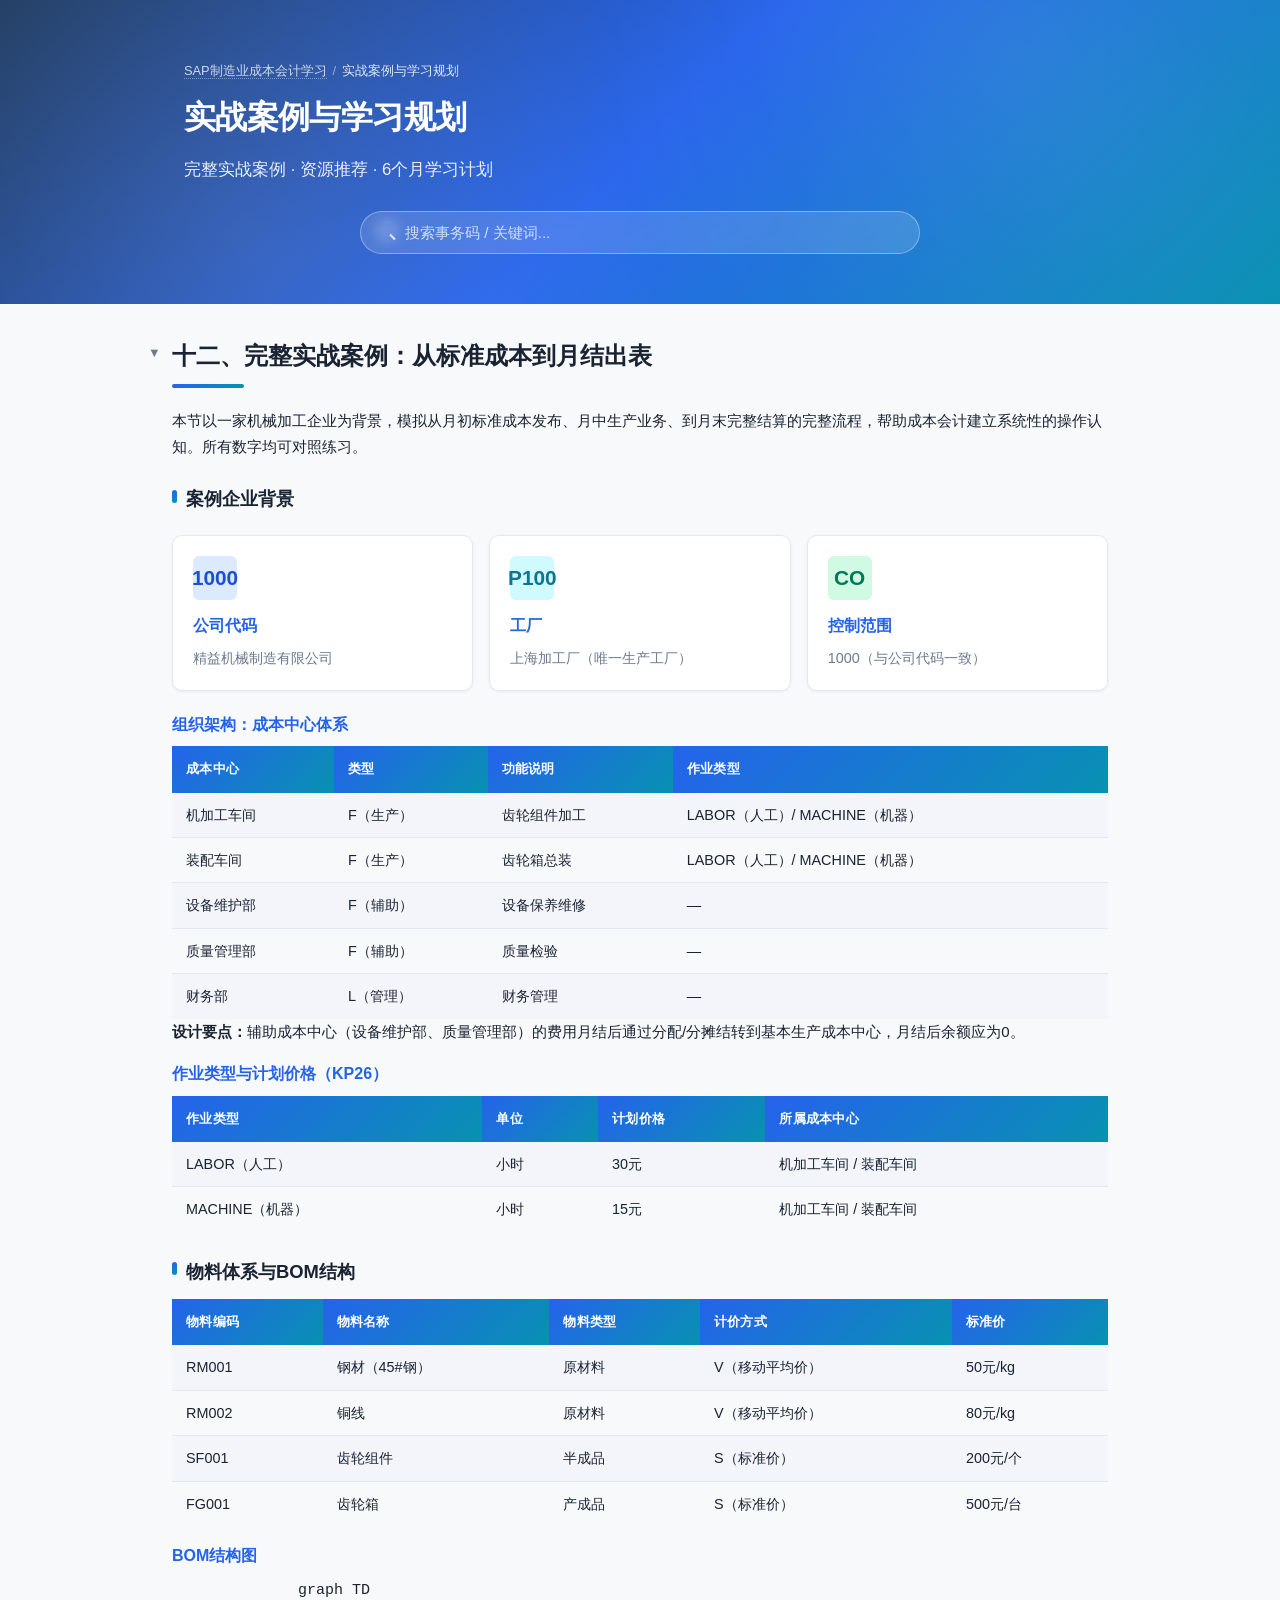
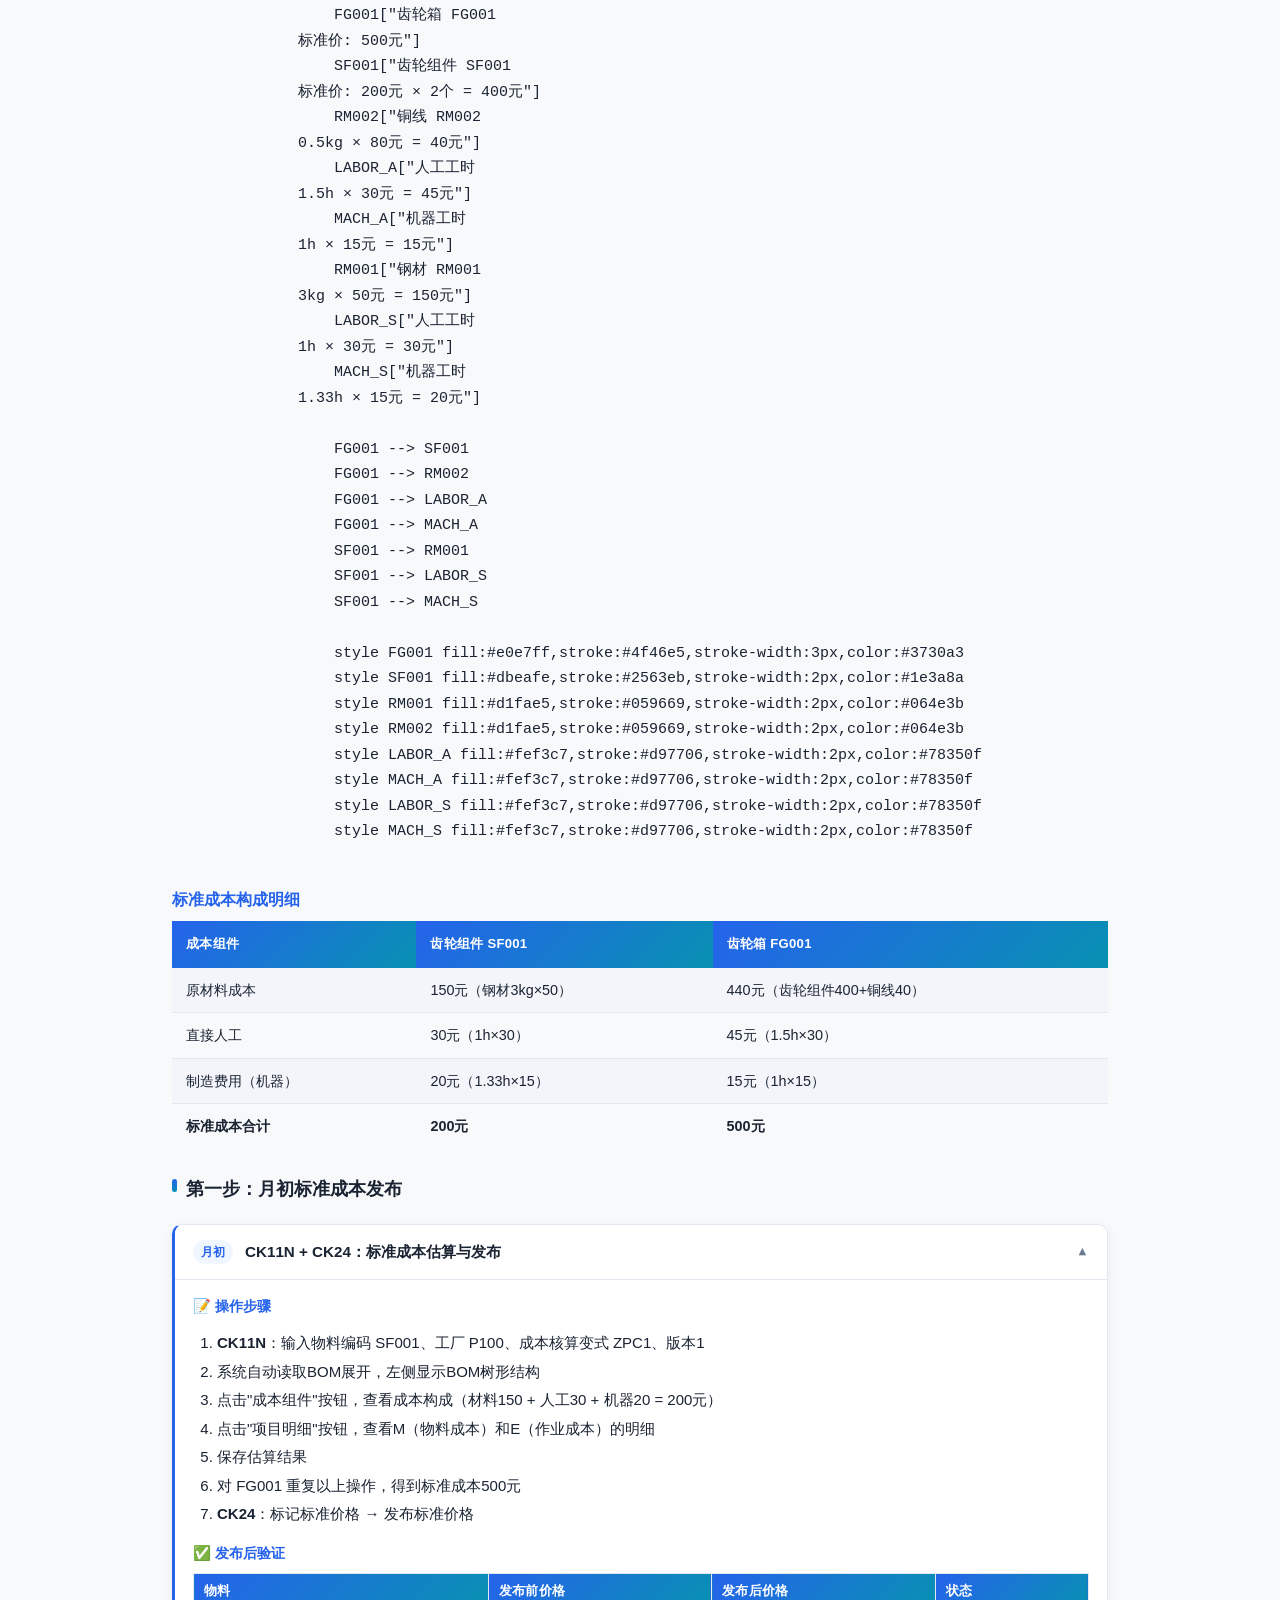
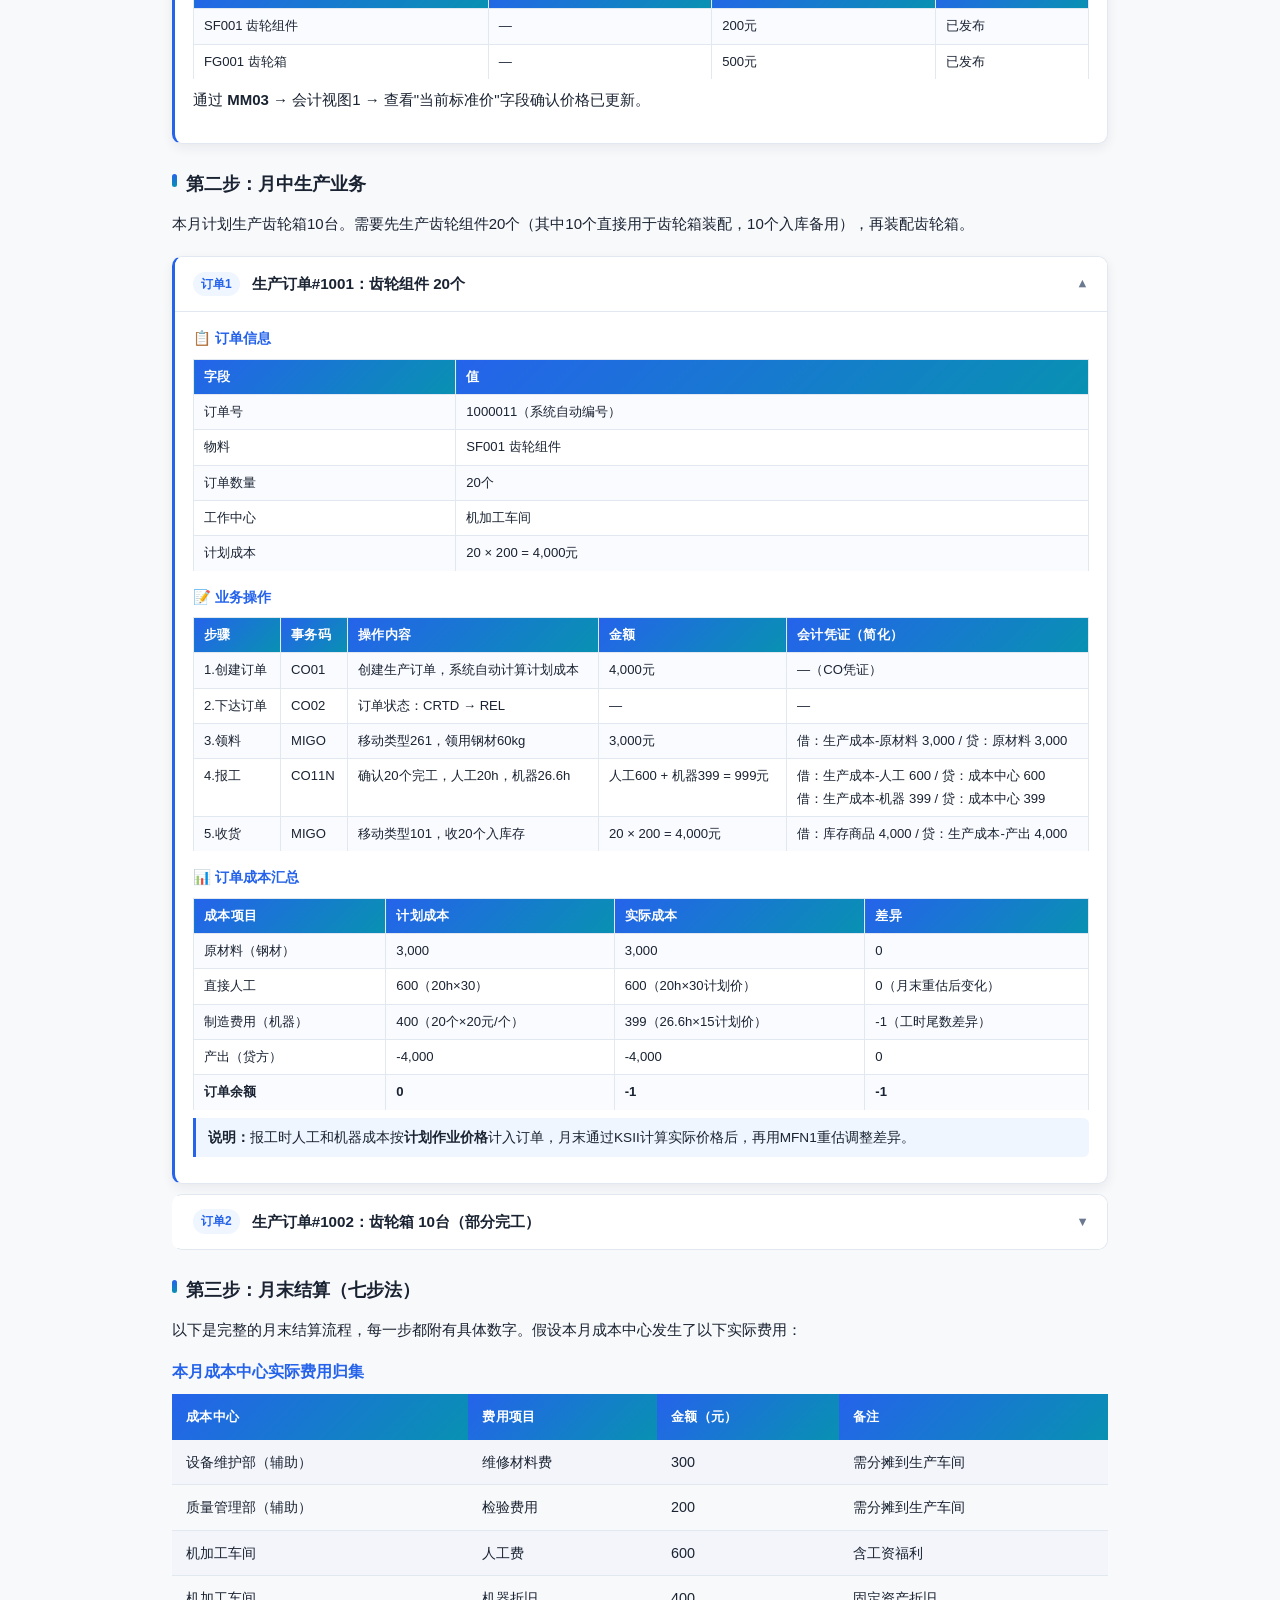
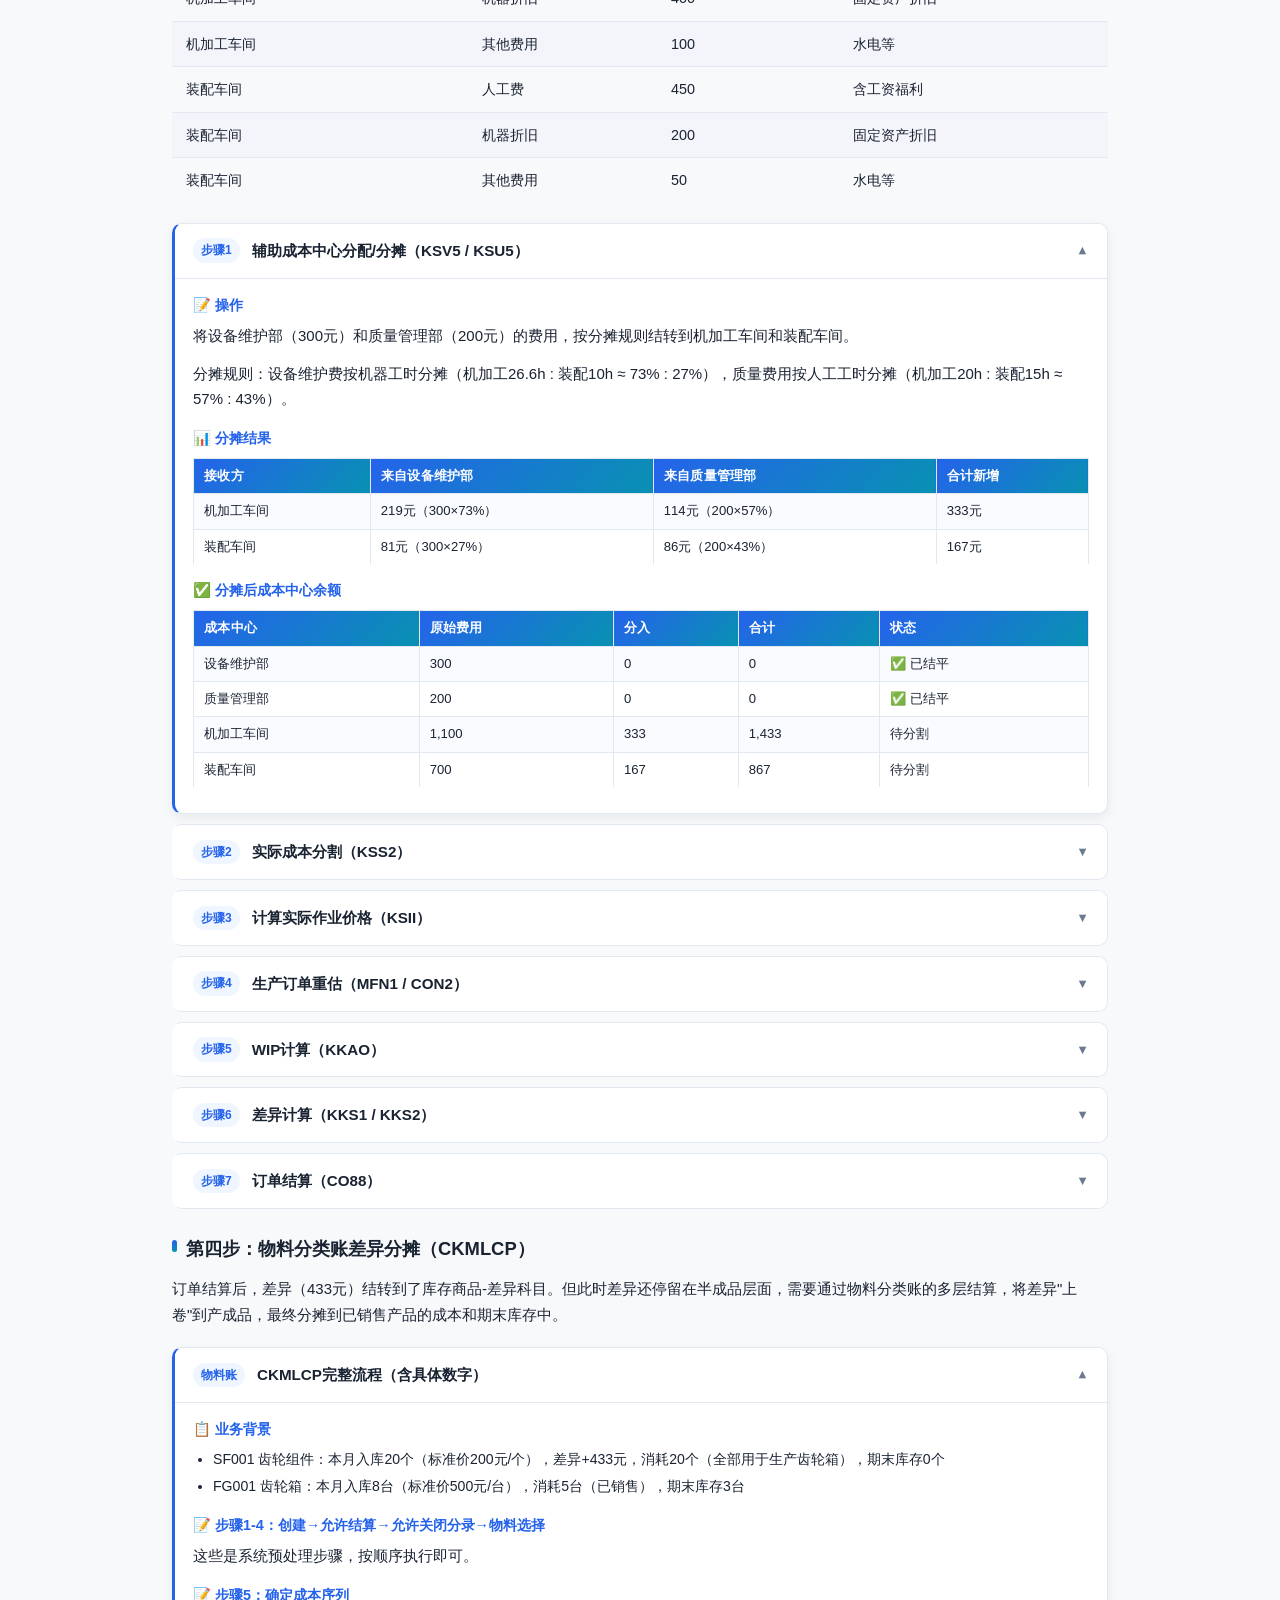
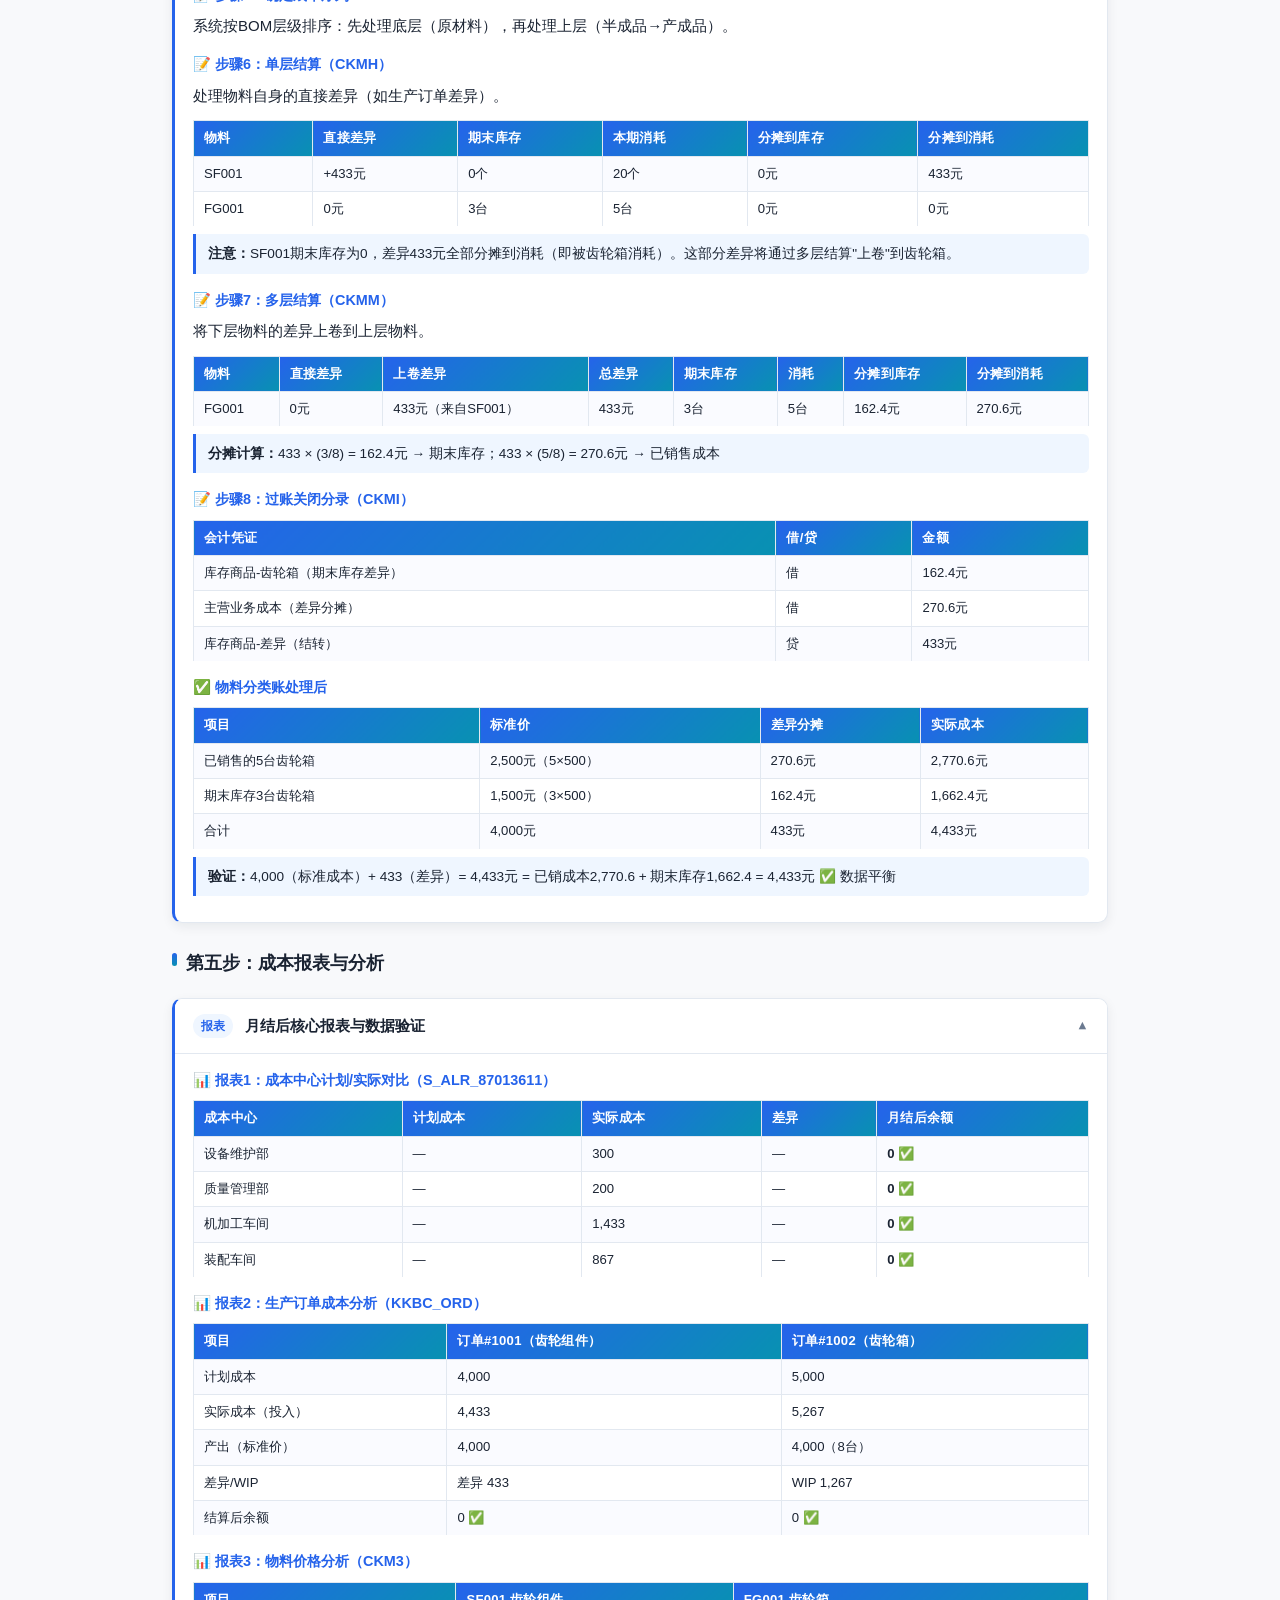
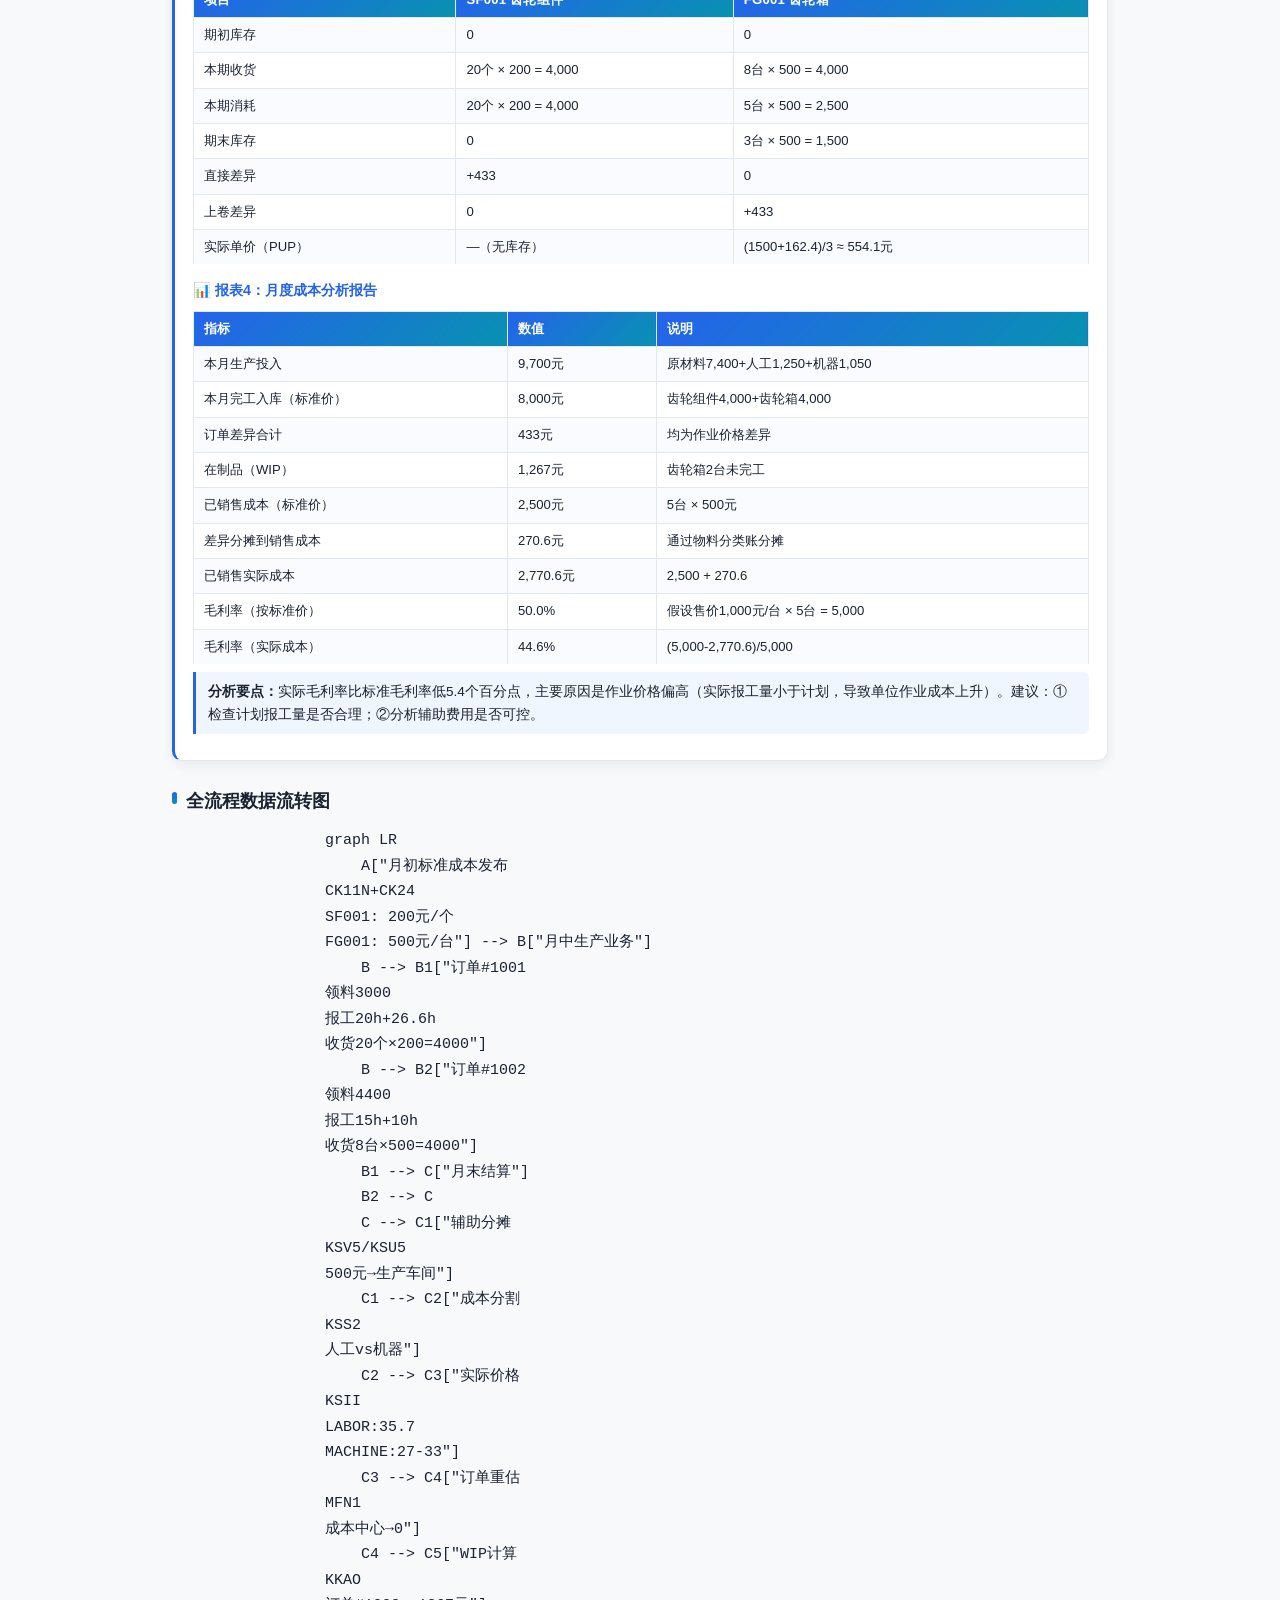
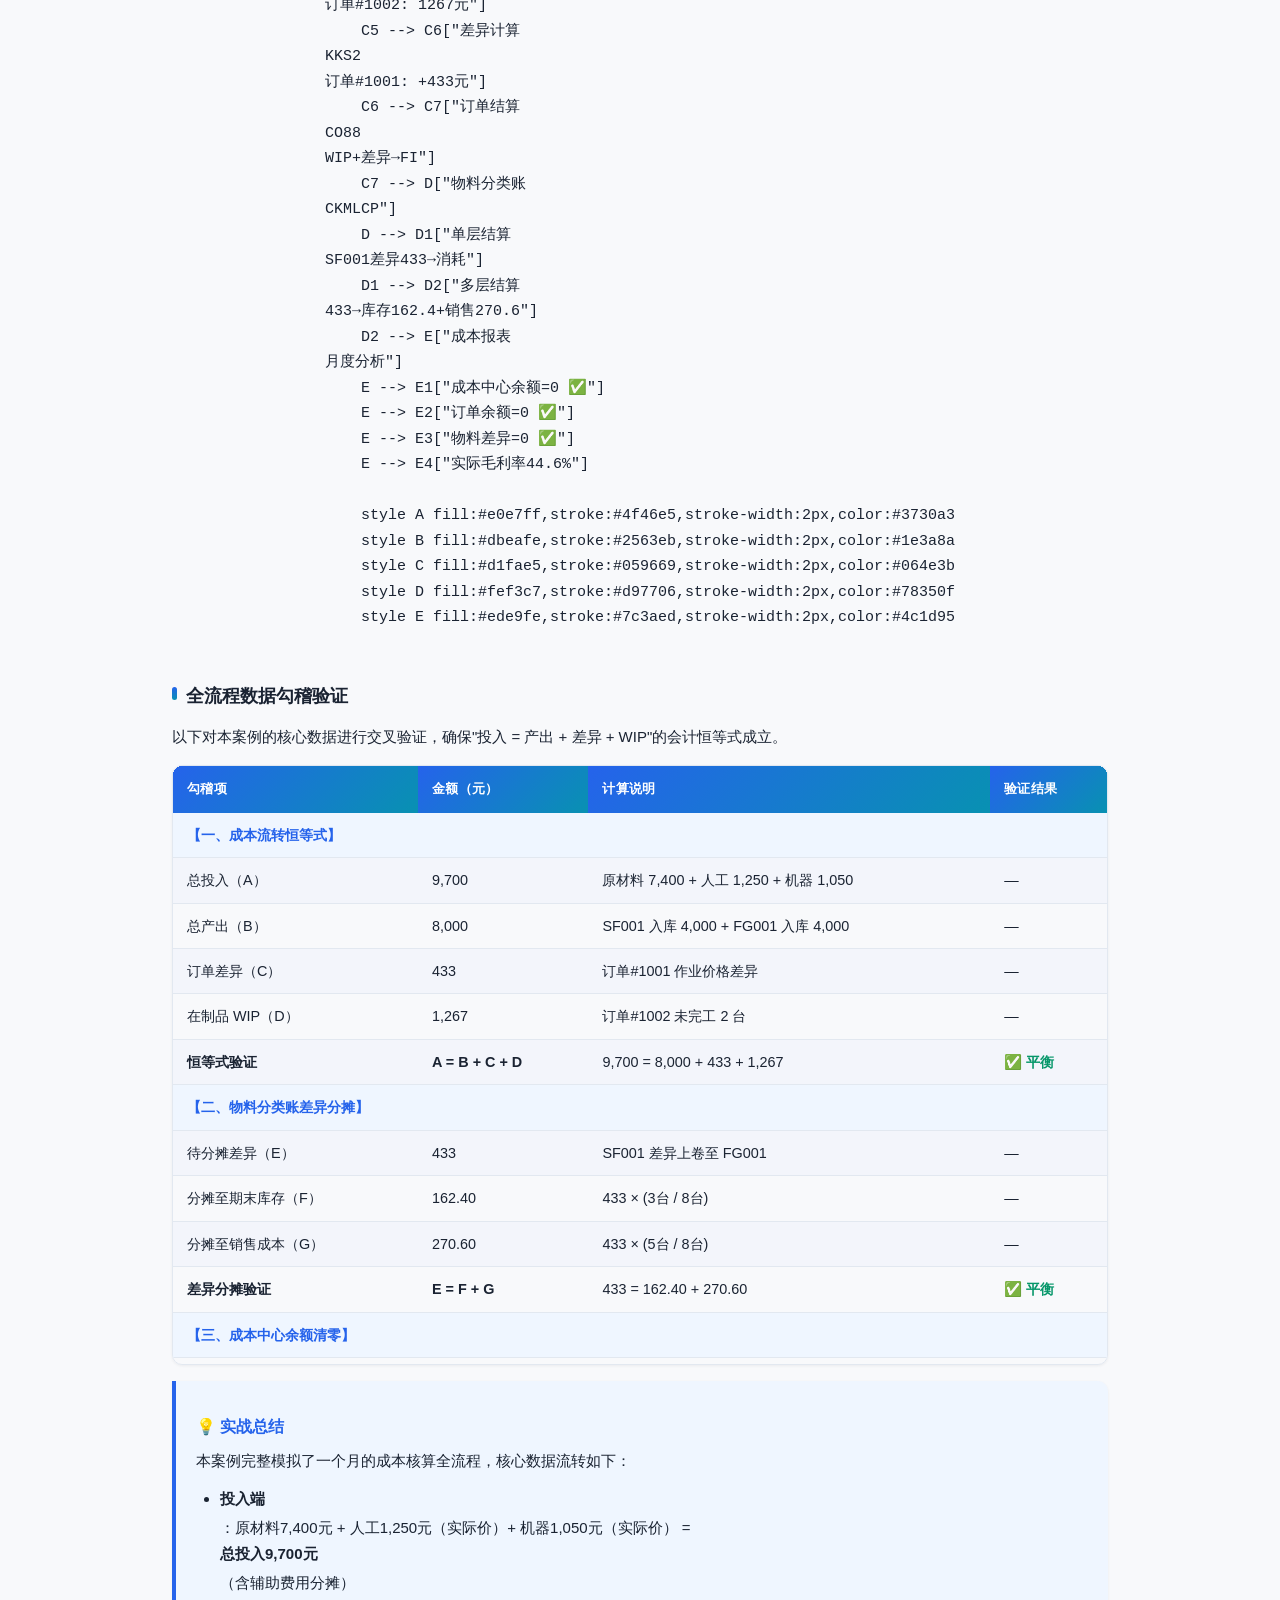
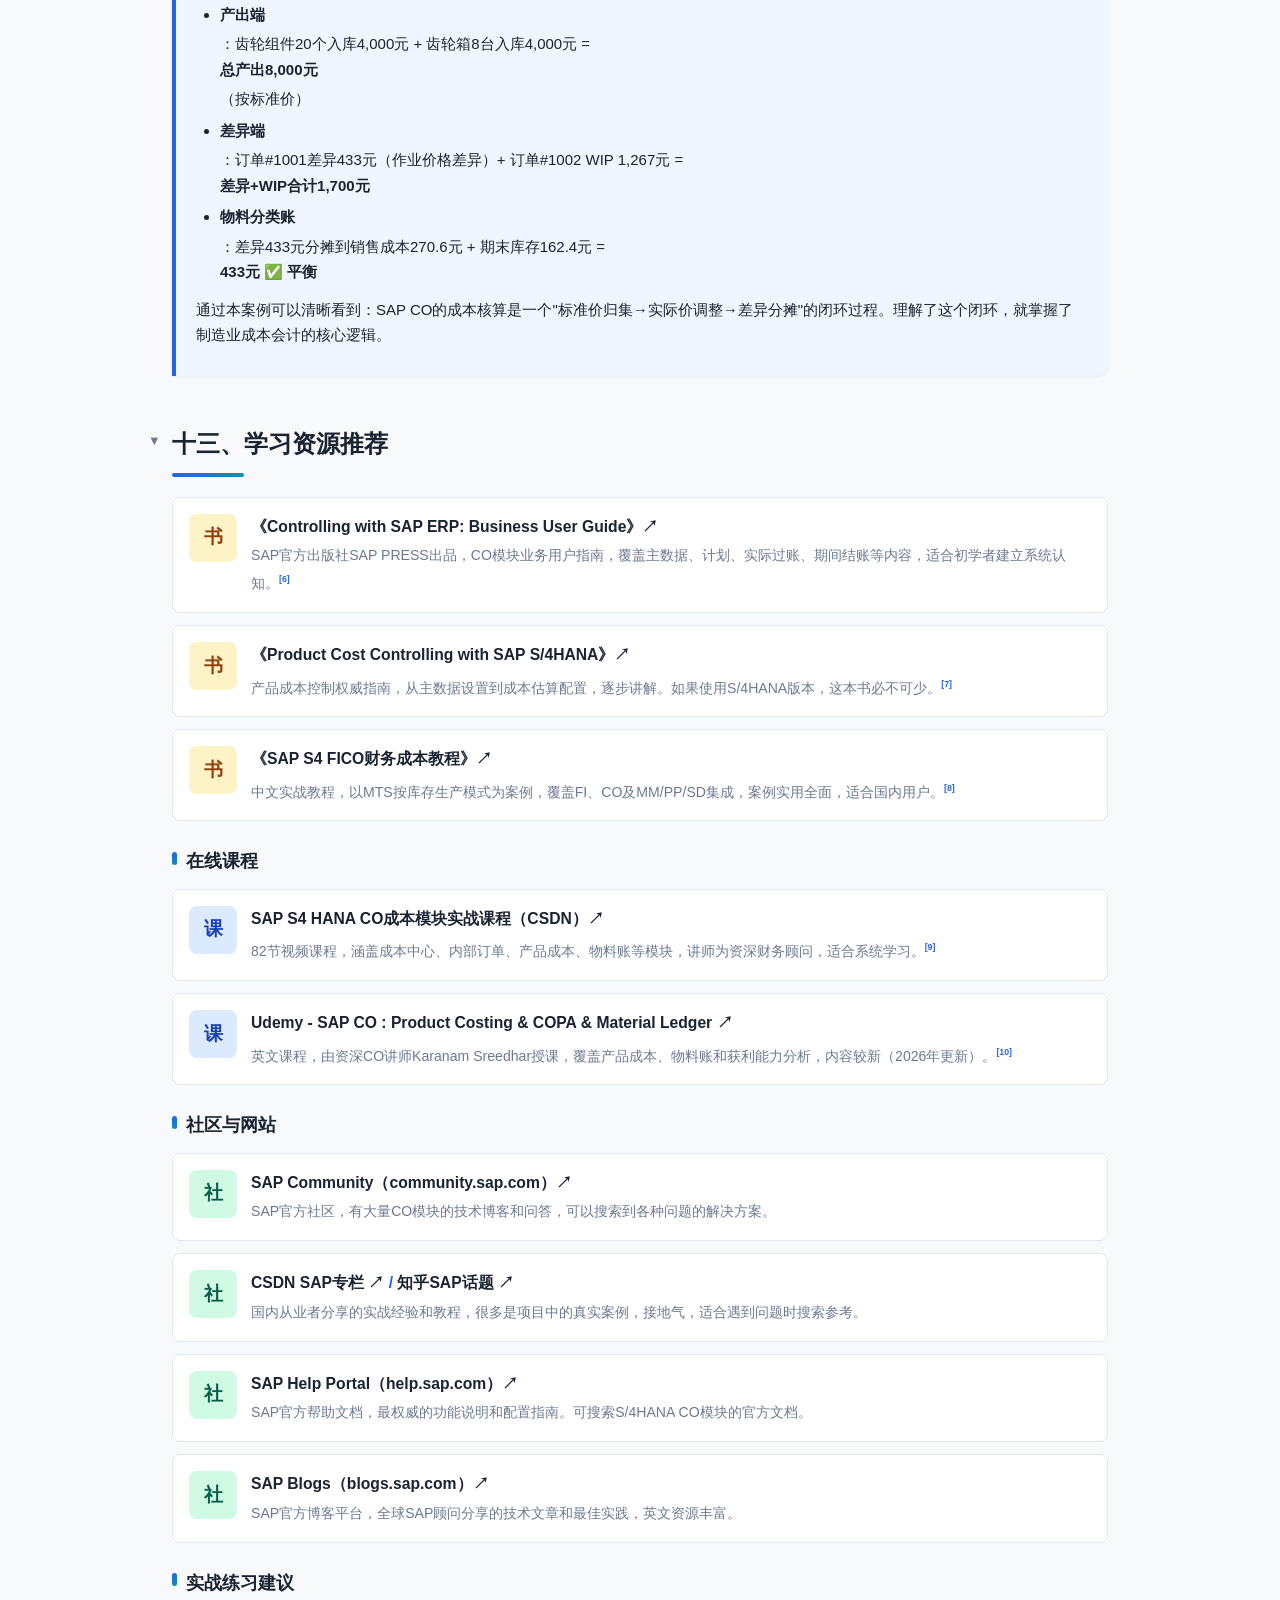
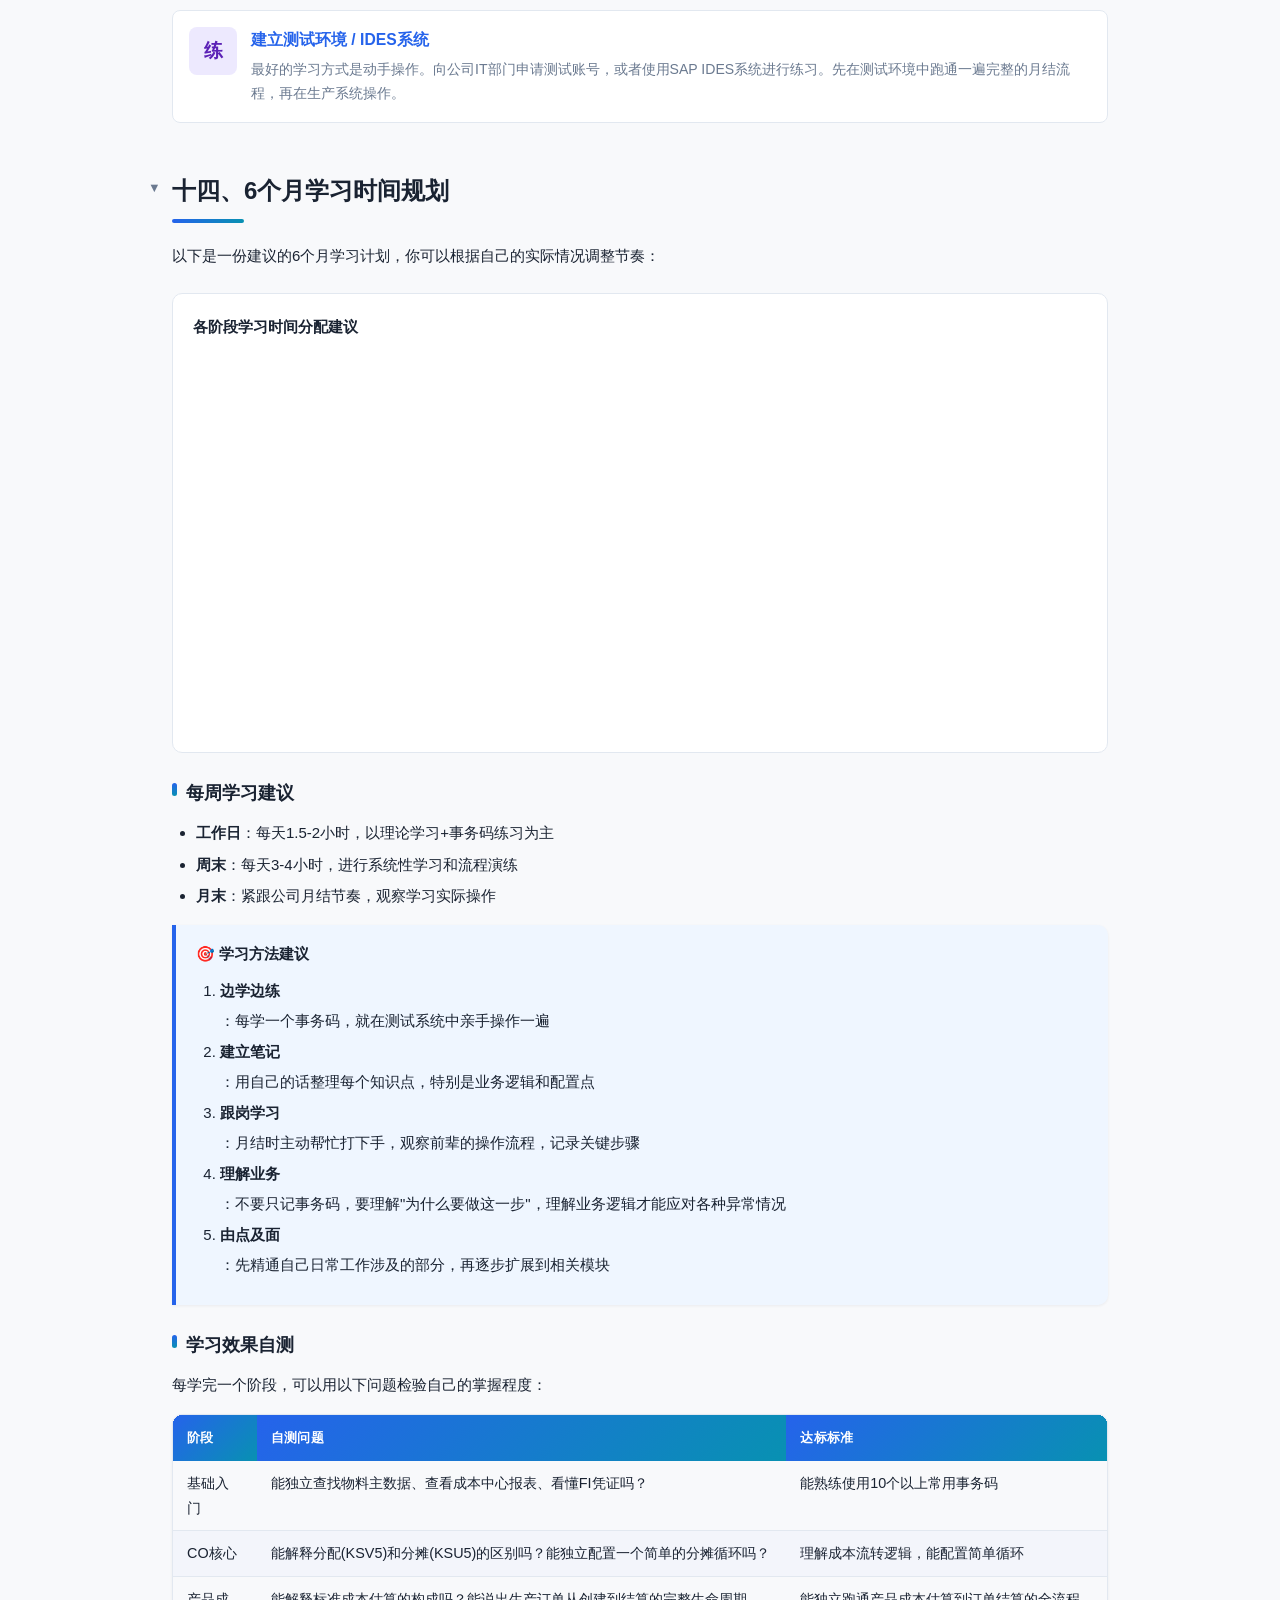
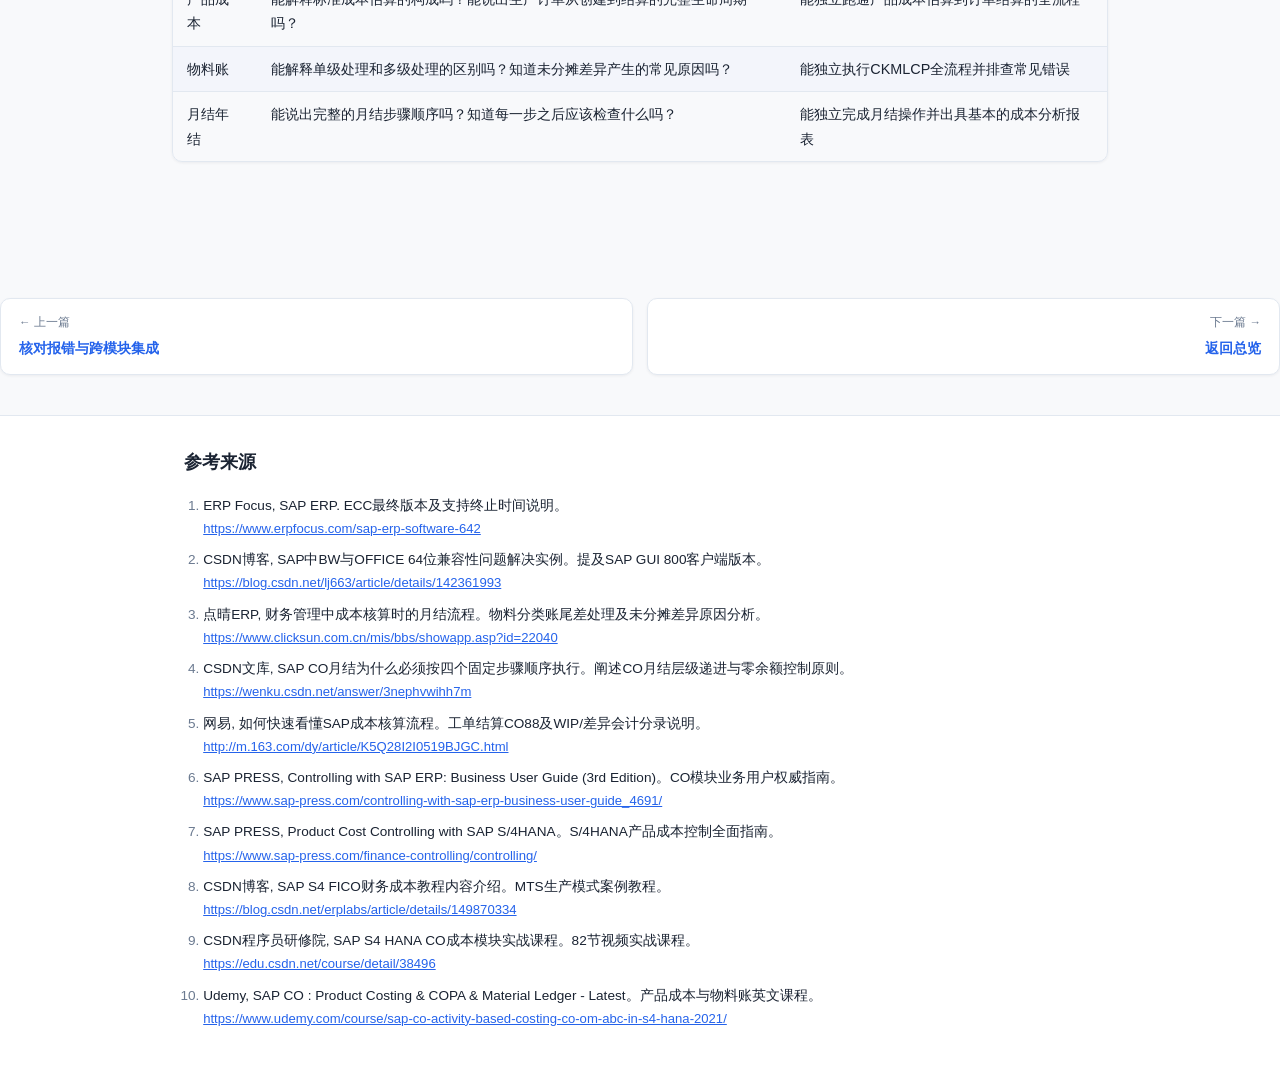
==== commit 8ef0a84a: "feat(hub): 首页专栏化重构 + 主题页导航精简与加载优化 - 首页：搜索框/统计条/六专栏卡片直达，去掉14子目侧边栏 - 主题页：面包屑+hero搜索框，删除quick-nav与侧边栏，正" ====
--- a/cases-resources.html
+++ b/cases-resources.html
@@ -11,67 +11,24 @@
 <meta property="og:description" content="从标准成本估算到月结出表的完整实战案例，SAP CO学习资源推荐（书籍、视频课程、官方文档）与6个月系统学习时间规划。">
 <meta property="og:type" content="website">
 <link rel="stylesheet" href="assets/styles.css">
+<link rel="prefetch" href="integration.html">
+<link rel="prefetch" href="index.html">
 </head>
 <body>
 
 <header class="hero hero--compact">
   <div class="container">
+    <div class="crumb"><a href="index.html">SAP制造业成本会计学习</a><span class="sep">/</span><span>实战案例与学习规划</span></div>
     <h1>实战案例与学习规划</h1>
     <p class="subtitle">完整实战案例 · 资源推荐 · 6个月学习计划</p>
+    <div class="hero-search">
+      <input type="text" id="globalSearch" placeholder="搜索事务码 / 关键词..." autocomplete="off">
+      <div class="search-results" id="searchResults"></div>
+    </div>
   </div>
 </header>
 
-<!-- 快速导航条 -->
-<nav class="quick-nav">
-  <div class="container">
-    <a href="index.html#version">版本说明</a>
-    <a href="index.html#overview">学习总览</a>
-    <a href="index.html#phase">学习路线</a>
-    <a href="co-basics.html#co-module">CO核心</a>
-    <a href="monthly-ops.html#daily">日常核算</a>
-    <a href="monthly-ops.html#month-end">月末结账</a>
-    <a href="special-yearend.html#special-scenarios">特殊业务</a>
-    <a href="special-yearend.html#year-end">年末结账</a>
-    <a href="integration.html#cost-check">核对报错</a>
-    <a href="integration.html#cross-module">跨模块</a>
-    <a href="cases-resources.html#case-study">实战案例</a>
-    <a href="cases-resources.html#resources">学习资源</a>
-    <a href="cases-resources.html#plan">时间规划</a>
-  </div>
-</nav>
-
-<button class="mobile-menu-btn" onclick="toggleSidebar()" aria-label="打开导航菜单">☰</button>
-<div class="sidebar-overlay" onclick="setSidebar(false)"></div>
-
-<div class="layout-wrapper">
-
-<aside class="sidebar">
-  <div class="sidebar-search">
-    <input type="text" id="globalSearch" placeholder="搜索事务码 / 关键词..." autocomplete="off">
-    <div class="search-results" id="searchResults"></div>
-  </div>
-  <div class="nav-group-title">基础入门</div>
-  <a href="index.html#version" class="nav-link"><span class="nav-num">01</span>版本说明</a>
-  <a href="index.html#overview" class="nav-link"><span class="nav-num">02</span>学习总览</a>
-  <a href="index.html#phase" class="nav-link"><span class="nav-num">03</span>分阶段路线</a>
-  <div class="nav-group-title">CO核心知识</div>
-  <a href="co-basics.html#co-module" class="nav-link"><span class="nav-num">04</span>CO模块体系</a>
-  <a href="monthly-ops.html#daily" class="nav-link"><span class="nav-num">05</span>日常核算</a>
-  <a href="monthly-ops.html#month-end" class="nav-link"><span class="nav-num">06</span>月末结账</a>
-  <div class="nav-group-title">进阶应用</div>
-  <a href="special-yearend.html#special-scenarios" class="nav-link"><span class="nav-num">07</span>特殊业务</a>
-  <a href="special-yearend.html#year-end" class="nav-link"><span class="nav-num">08</span>年末结账</a>
-  <a href="integration.html#cost-check" class="nav-link"><span class="nav-num">09</span>核对与报错</a>
-  <div class="nav-group-title">跨模块与实战</div>
-  <a href="integration.html#cross-module" class="nav-link"><span class="nav-num">10</span>跨模块集成</a>
-  <a href="integration.html#sap-ecosystem" class="nav-link"><span class="nav-num">11</span>SAP套件集成</a>
-  <a href="cases-resources.html#case-study" class="nav-link"><span class="nav-num">12</span>实战案例</a>
-  <a href="cases-resources.html#resources" class="nav-link"><span class="nav-num">13</span>学习资源</a>
-  <a href="cases-resources.html#plan" class="nav-link"><span class="nav-num">14</span>时间规划</a>
-</aside>
-
-<div class="content-area">
-<main>
+<main class="page-main">
 
   <section id="case-study">
     <h2>十二、完整实战案例：从标准成本到月结出表</h2>
@@ -1005,9 +962,11 @@
   </section>
 
 </main>
-</div><!-- /content-area -->
-
-</div><!-- /layout-wrapper -->
+
+<nav class="page-pager" aria-label="上一篇与下一篇导航">
+  <a href="integration.html" class="pager-prev"><span class="pg-label">← 上一篇</span><span class="pg-title">核对报错与跨模块集成</span></a>
+  <a href="index.html" class="pager-next"><span class="pg-label">下一篇 →</span><span class="pg-title">返回总览</span></a>
+</nav>
 
 <div class="progress-bar" id="progressBar"></div>
 <button class="back-to-top" id="backToTop" onclick="window.scrollTo({top:0,behavior:'smooth'})">↑</button>
@@ -1062,10 +1021,8 @@
   </div>
 </footer>
 
-<script src="./_shared/js/echarts.min.js"></script>
-<script src="./_shared/js/mermaid.min.js"></script>
-<script src="assets/charts.js"></script>
-<script src="assets/search-index.js"></script>
-<script src="assets/app.js"></script>
+<script src="./_shared/js/mermaid.min.js" defer></script>
+<script src="assets/charts.js" defer></script>
+<script src="assets/app.js" defer></script>
 </body>
 </html>
--- a/assets/styles.css
+++ b/assets/styles.css
@@ -4,18 +4,21 @@
     src: url('./_shared/fonts/InstrumentSans-Regular.ttf') format('truetype');
     font-weight: 400;
     font-style: normal;
+    font-display: swap;
   }
   @font-face {
     font-family: 'InstrumentSans';
     src: url('./_shared/fonts/InstrumentSans-Bold.ttf') format('truetype');
     font-weight: 700;
     font-style: normal;
+    font-display: swap;
   }
   @font-face {
     font-family: 'ArsenalSC';
     src: url('./_shared/fonts/ArsenalSC-Regular.ttf') format('truetype');
     font-weight: 400;
     font-style: normal;
+    font-display: swap;
   }
 
   :root {
@@ -103,40 +106,6 @@
     background: #34d399;
     box-shadow: 0 0 8px rgba(52,211,153,0.6);
   }
-
-  /* Quick Navigation Bar */
-  nav.quick-nav {
-    background: #fff;
-    border-bottom: 1px solid var(--rule);
-    overflow-x: auto;
-    white-space: nowrap;
-    position: sticky;
-    top: 0;
-    z-index: 99;
-    box-shadow: 0 1px 4px rgba(0,0,0,0.04);
-  }
-  nav.quick-nav .container {
-    display: flex;
-    gap: 2px;
-    padding: 8px 24px;
-    max-width: 100%;
-  }
-  nav.quick-nav a {
-    color: var(--muted);
-    text-decoration: none;
-    font-size: 0.82rem;
-    padding: 6px 12px;
-    border-radius: 6px;
-    transition: all 0.2s;
-    font-weight: 500;
-    flex-shrink: 0;
-  }
-  nav.quick-nav a:hover {
-    color: var(--accent);
-    background: var(--accent-soft);
-  }
-  nav.quick-nav::-webkit-scrollbar { height: 3px; }
-  nav.quick-nav::-webkit-scrollbar-thumb { background: var(--rule); border-radius: 2px; }
 
   /* Navigation Tabs */
   nav.toc {
@@ -1186,8 +1155,6 @@
     .accordion-body-inner { padding: 0 14px 14px; }
     /* 提示框 */
     .callout { padding: 12px 14px; font-size: 0.88rem; }
-    /* 快速导航可滚动且缩小 */
-    nav.quick-nav a { font-size: 0.78rem; padding: 6px 10px; }
     /* SAP 模拟字号略缩 */
     .sap-table { font-size: 10px; }
     .sap-label { min-width: 80px; font-size: 10px; }
@@ -1202,7 +1169,7 @@
   /* Print Styles */
   @media print {
     .sidebar, .mobile-menu-btn, .sidebar-overlay,
-    nav.quick-nav, nav.toc, .progress-bar, .back-to-top,
+    nav.toc, .progress-bar, .back-to-top,
     .accordion-header, .section-collapse-control {
       display: none !important;
     }
@@ -1410,16 +1377,6 @@
     box-shadow: inset 0 0 0 1px rgba(37,99,235,0.12);
   }
 
-  /* 快速导航：激活态 */
-  nav.quick-nav a {
-    transition: all var(--transition);
-    border-radius: var(--radius-sm);
-  }
-  nav.quick-nav a:hover {
-    background: var(--accent-soft);
-    transform: translateY(-1px);
-  }
-
   /* 侧边栏导航项：悬浮微交互 */
   .sidebar a.nav-link {
     transition: all var(--transition);
@@ -1482,3 +1439,282 @@
     font-weight: 600;
   }
   .sr-section { display: flex; align-items: center; gap: 6px; flex-wrap: wrap; }
+
+  /* === 页面间平滑过渡 === */
+  @view-transition { navigation: auto; }
+  @media (prefers-reduced-motion: no-preference) {
+    body { animation: page-in 0.3s ease both; }
+  }
+  @keyframes page-in {
+    from { opacity: 0; }
+    to { opacity: 1; }
+  }
+
+  /* === 首页 Hub：英雄区搜索 === */
+  .page-home .content-area {
+    max-width: 1000px;
+    margin: 0 auto;
+    width: 100%;
+  }
+  .hero-search {
+    position: relative;
+    max-width: 560px;
+    margin: 26px auto 0;
+    text-align: left;
+  }
+  .hero-search input {
+    width: 100%;
+    padding: 12px 18px 12px 44px;
+    border: 1px solid rgba(255,255,255,0.35);
+    border-radius: 999px;
+    font-size: 0.95rem;
+    background: rgba(255,255,255,0.14);
+    color: #fff;
+    backdrop-filter: blur(6px);
+    transition: background var(--transition), border-color var(--transition);
+  }
+  .hero-search input::placeholder { color: rgba(255,255,255,0.75); }
+  .hero-search input:focus {
+    outline: none;
+    background: rgba(255,255,255,0.22);
+    border-color: rgba(255,255,255,0.6);
+  }
+  .hero-search::before {
+    content: '';
+    position: absolute;
+    left: 18px; top: 50%;
+    width: 14px; height: 14px;
+    transform: translateY(-60%);
+    border: 2px solid rgba(255,255,255,0.8);
+    border-radius: 50%;
+    pointer-events: none;
+  }
+  .hero-search::after {
+    content: '';
+    position: absolute;
+    left: 29px; top: calc(50% + 4px);
+    width: 7px; height: 2px;
+    background: rgba(255,255,255,0.8);
+    transform: rotate(45deg);
+    pointer-events: none;
+  }
+  .hero-search .search-results {
+    position: absolute;
+    top: 100%; left: 0; right: 0;
+    z-index: 30;
+    margin-top: 8px;
+    color: var(--ink);
+  }
+
+  /* === 首页 Hub：统计条 === */
+  .stats-strip {
+    display: grid;
+    grid-template-columns: repeat(4, 1fr);
+    gap: 14px;
+    margin: 0 0 30px;
+  }
+  .stat {
+    background: var(--bg2);
+    border: 1px solid var(--rule);
+    border-radius: var(--radius);
+    padding: 16px 12px;
+    text-align: center;
+    box-shadow: var(--shadow-sm);
+  }
+  .stat b {
+    display: block;
+    font-size: 1.45rem;
+    line-height: 1.2;
+    background: linear-gradient(135deg, var(--accent), var(--accent2));
+    -webkit-background-clip: text;
+    background-clip: text;
+    -webkit-text-fill-color: transparent;
+    font-family: 'ArsenalSC', 'InstrumentSans', sans-serif;
+  }
+  .stat span { font-size: 0.78rem; color: var(--muted); }
+
+  /* === 首页 Hub：专栏卡片 === */
+  .hub-title {
+    font-size: 1.3rem;
+    text-align: center;
+    margin: 8px 0 4px;
+  }
+  .hub-sub {
+    text-align: center;
+    color: var(--muted);
+    font-size: 0.9rem;
+    margin-bottom: 24px;
+  }
+  .col-grid {
+    display: grid;
+    grid-template-columns: repeat(3, 1fr);
+    gap: 16px;
+    margin-bottom: 36px;
+  }
+  .col-card {
+    position: relative;
+    display: flex;
+    flex-direction: column;
+    background: var(--bg2);
+    border: 1px solid var(--rule);
+    border-radius: var(--radius-lg);
+    padding: 20px 18px 16px;
+    text-decoration: none;
+    color: var(--ink);
+    box-shadow: var(--shadow-sm);
+    transition: transform var(--transition), box-shadow var(--transition), border-color var(--transition);
+    overflow: hidden;
+  }
+  .col-card::before {
+    content: '';
+    position: absolute;
+    top: 0; left: 0; right: 0;
+    height: 3px;
+    background: linear-gradient(90deg, var(--accent), var(--accent2));
+    opacity: 0;
+    transition: opacity var(--transition);
+  }
+  .col-card:hover {
+    transform: translateY(-4px);
+    box-shadow: var(--shadow-lg);
+    border-color: transparent;
+  }
+  .col-card:hover::before { opacity: 1; }
+  .col-card .col-num {
+    font-family: 'ArsenalSC', 'InstrumentSans', sans-serif;
+    font-size: 2rem;
+    font-weight: 700;
+    line-height: 1;
+    background: linear-gradient(135deg, var(--accent), var(--accent2));
+    -webkit-background-clip: text;
+    background-clip: text;
+    -webkit-text-fill-color: transparent;
+    opacity: 0.9;
+  }
+  .col-card h3 {
+    font-size: 1.06rem;
+    margin: 10px 0 6px;
+  }
+  .col-card .col-desc {
+    font-size: 0.84rem;
+    color: var(--muted);
+    line-height: 1.6;
+    flex: 1;
+  }
+  .col-card .col-chapters {
+    margin-top: 12px;
+    display: flex;
+    flex-wrap: wrap;
+    gap: 5px;
+  }
+  .col-card .col-chapters i {
+    font-style: normal;
+    font-size: 0.7rem;
+    color: var(--accent);
+    background: var(--accent-soft);
+    padding: 2px 8px;
+    border-radius: 999px;
+    white-space: nowrap;
+  }
+  .col-card .col-go {
+    margin-top: 12px;
+    font-size: 0.8rem;
+    font-weight: 600;
+    color: var(--accent);
+  }
+
+  /* === 首页 Hub：本页章节锚点 === */
+  .anchor-chips {
+    display: flex;
+    flex-wrap: wrap;
+    gap: 8px;
+    margin: 0 0 22px;
+    padding-bottom: 18px;
+    border-bottom: 1px dashed var(--rule);
+  }
+  .anchor-chips .ac-label {
+    font-size: 0.78rem;
+    color: var(--muted);
+    align-self: center;
+  }
+  .anchor-chips a {
+    font-size: 0.78rem;
+    color: var(--ink);
+    text-decoration: none;
+    background: var(--bg2);
+    border: 1px solid var(--rule);
+    padding: 5px 12px;
+    border-radius: 999px;
+    transition: all var(--transition);
+  }
+  .anchor-chips a:hover {
+    color: var(--accent);
+    border-color: var(--accent);
+    background: var(--accent-soft);
+  }
+
+  /* === 主题页：面包屑 + 上下篇翻页器 === */
+  .crumb {
+    font-size: 0.8rem;
+    margin-bottom: 8px;
+    opacity: 0.85;
+  }
+  .crumb a {
+    color: #fff;
+    text-decoration: none;
+    opacity: 0.9;
+    border-bottom: 1px dotted rgba(255,255,255,0.5);
+  }
+  .crumb a:hover { opacity: 1; border-bottom-style: solid; }
+  .crumb .sep { margin: 0 6px; opacity: 0.6; }
+  .page-pager {
+    display: grid;
+    grid-template-columns: 1fr 1fr;
+    gap: 14px;
+    margin: 40px 0 8px;
+  }
+  .page-pager a {
+    display: flex;
+    flex-direction: column;
+    gap: 3px;
+    padding: 14px 18px;
+    background: var(--bg2);
+    border: 1px solid var(--rule);
+    border-radius: var(--radius);
+    text-decoration: none;
+    color: var(--ink);
+    box-shadow: var(--shadow-sm);
+    transition: transform var(--transition), box-shadow var(--transition), border-color var(--transition);
+  }
+  .page-pager a:hover {
+    transform: translateY(-2px);
+    box-shadow: var(--shadow);
+    border-color: var(--accent);
+  }
+  .page-pager .pg-label { font-size: 0.72rem; color: var(--muted); }
+  .page-pager .pg-title { font-size: 0.9rem; font-weight: 600; color: var(--accent); }
+  .page-pager .pager-next { text-align: right; }
+  .page-pager a.pager-only { grid-column: 1 / -1; }
+
+  @media (max-width: 1024px) {
+    .col-grid { grid-template-columns: repeat(2, 1fr); }
+  }
+  @media (max-width: 768px) {
+    .stats-strip { grid-template-columns: repeat(2, 1fr); gap: 10px; }
+    .col-grid { grid-template-columns: 1fr; gap: 12px; }
+    .page-pager { grid-template-columns: 1fr; }
+    .page-pager .pager-next { text-align: left; }
+    .hero-search { max-width: 100%; }
+  }
+
+  /* === 主题页：无侧边栏正文布局 === */
+  .page-main {
+    max-width: 1000px;
+    margin: 0 auto;
+    width: 100%;
+    padding: 32px 32px 48px;
+  }
+  .page-main section { scroll-margin-top: 64px; }
+  @media (max-width: 480px) {
+    .page-main { padding: 24px 16px 40px; }
+  }
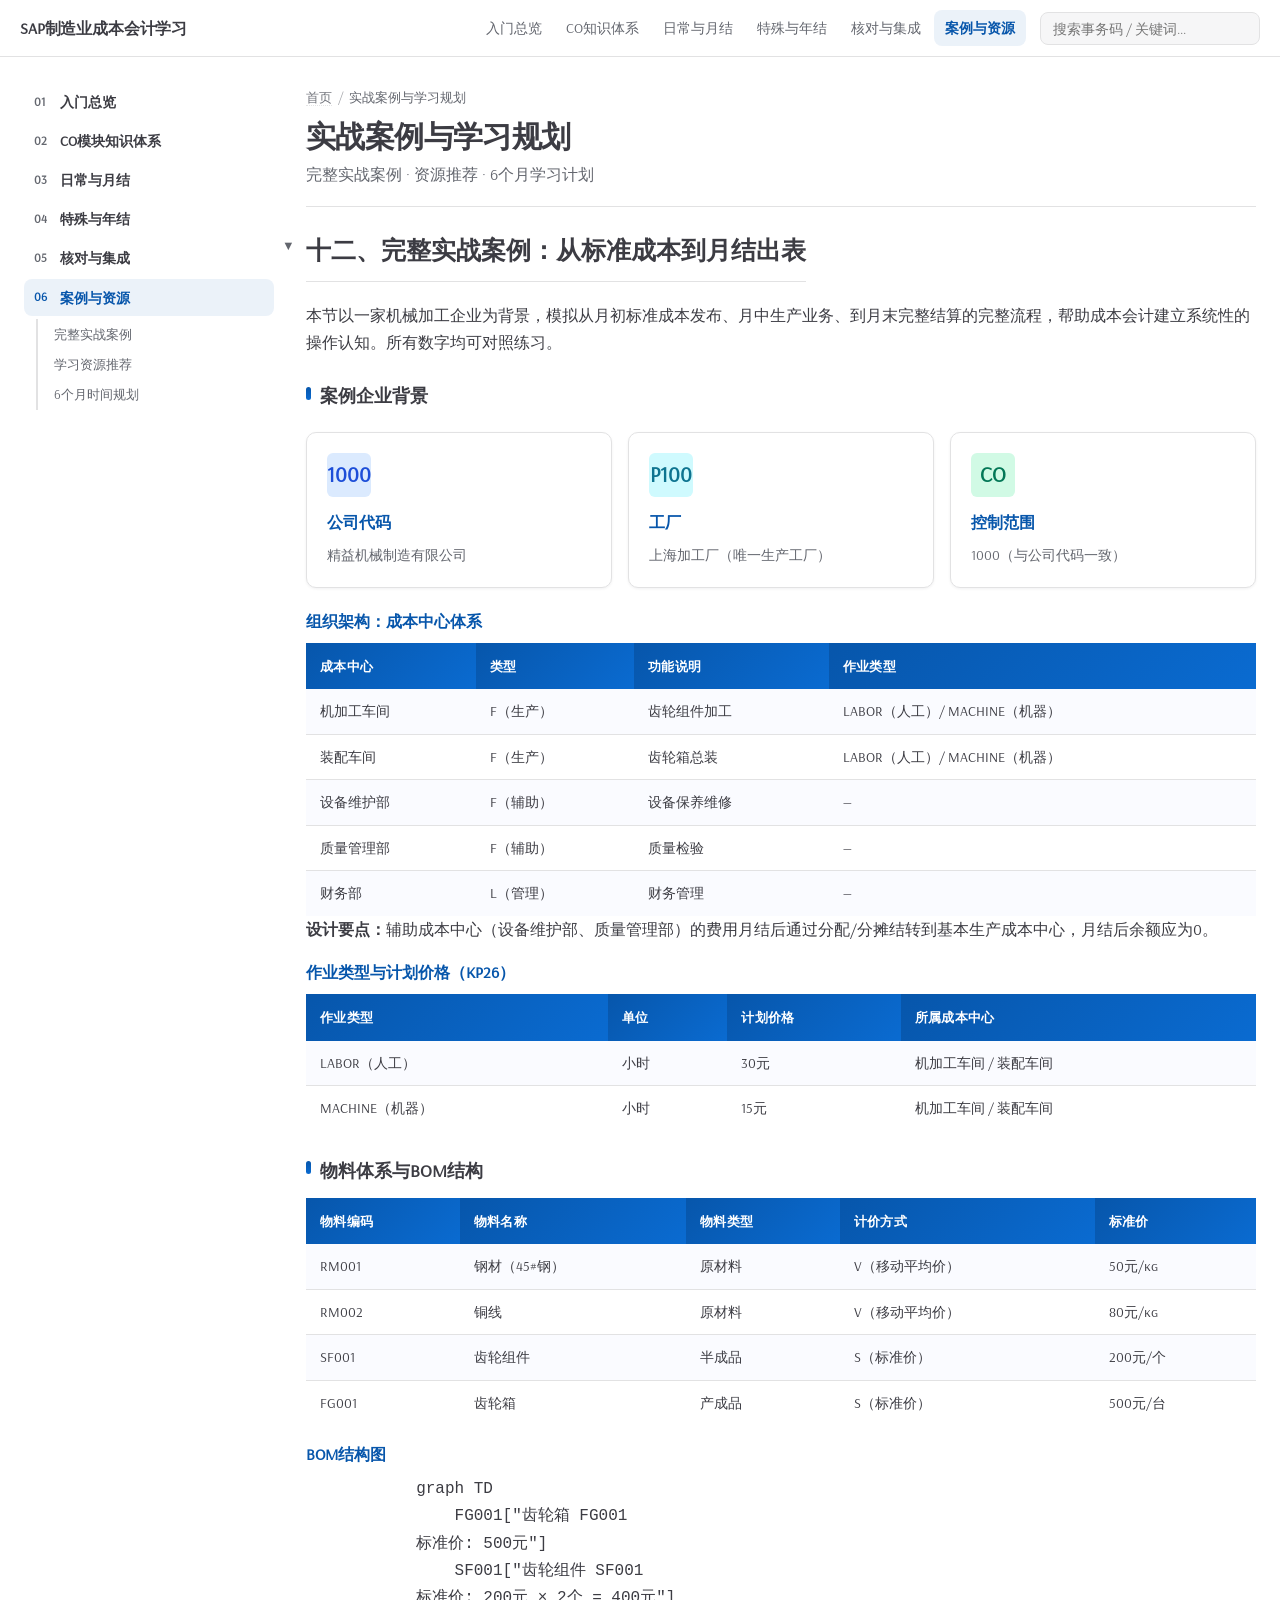
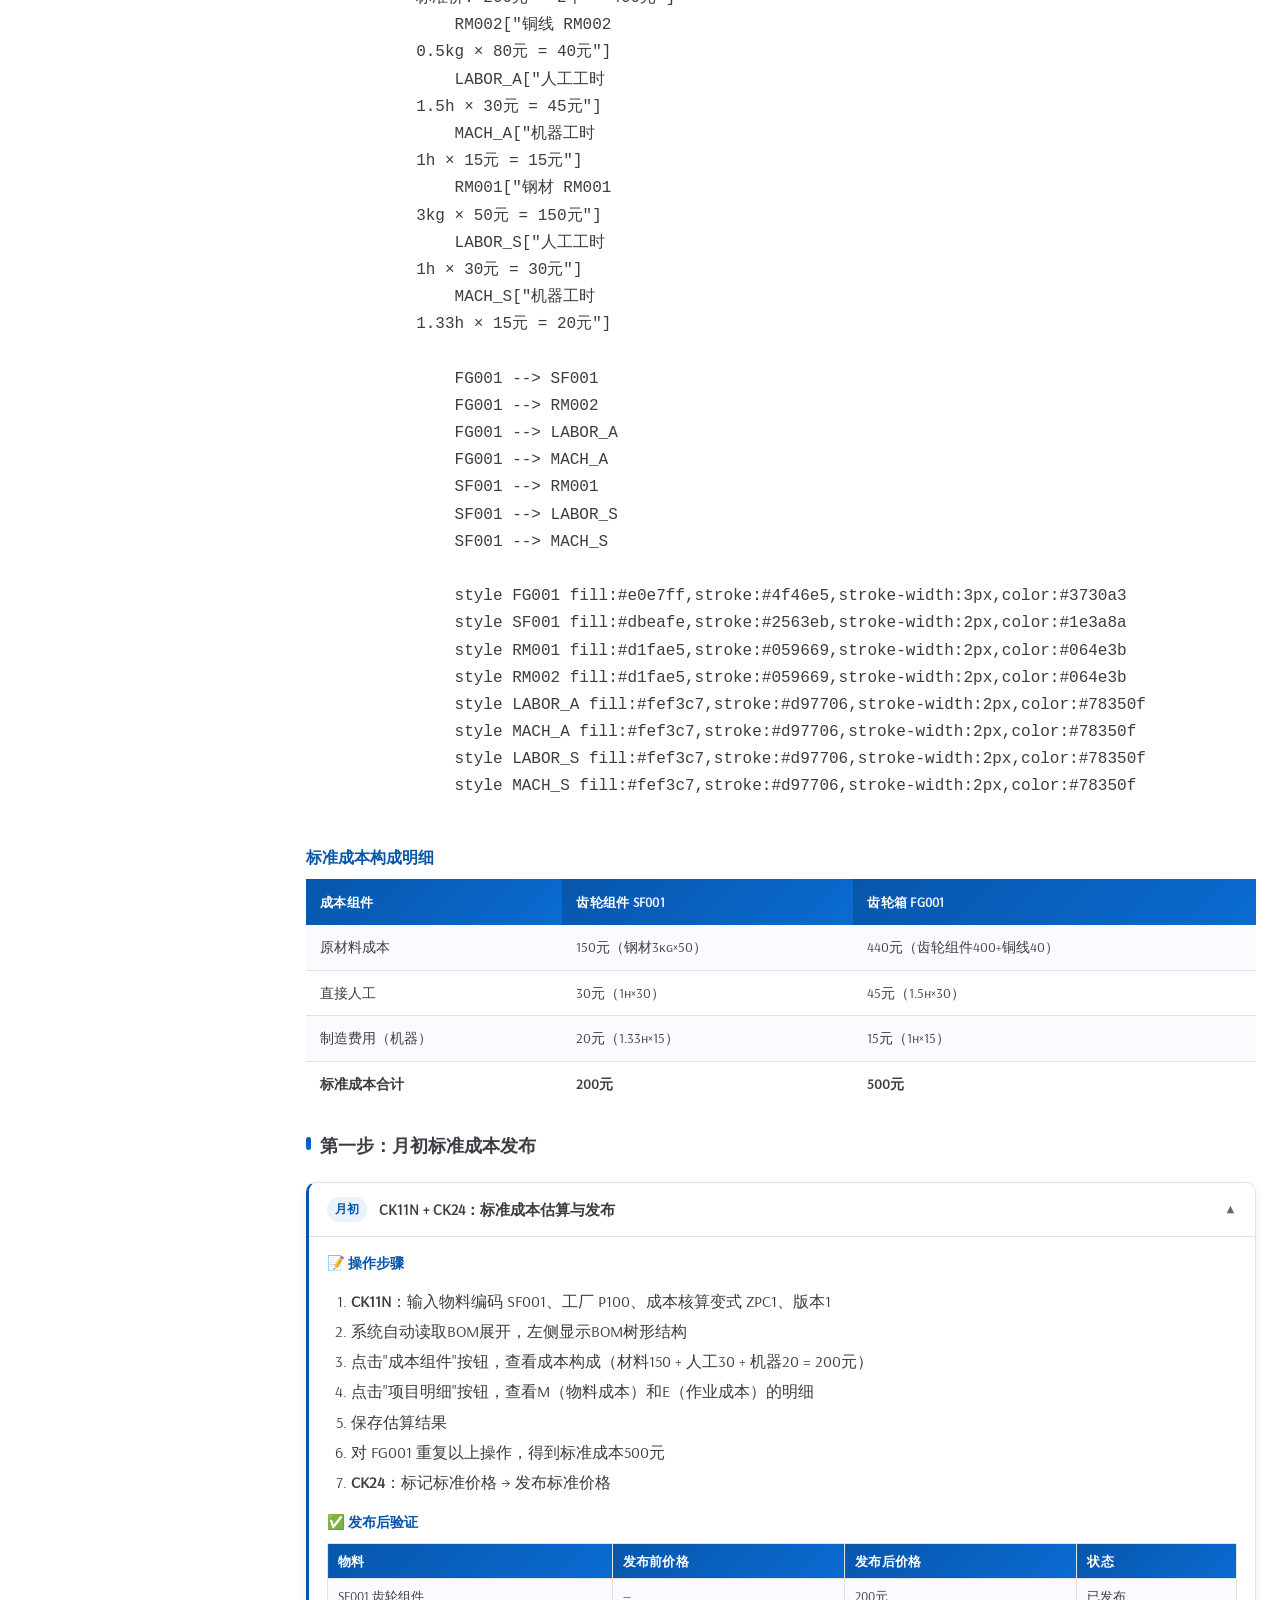
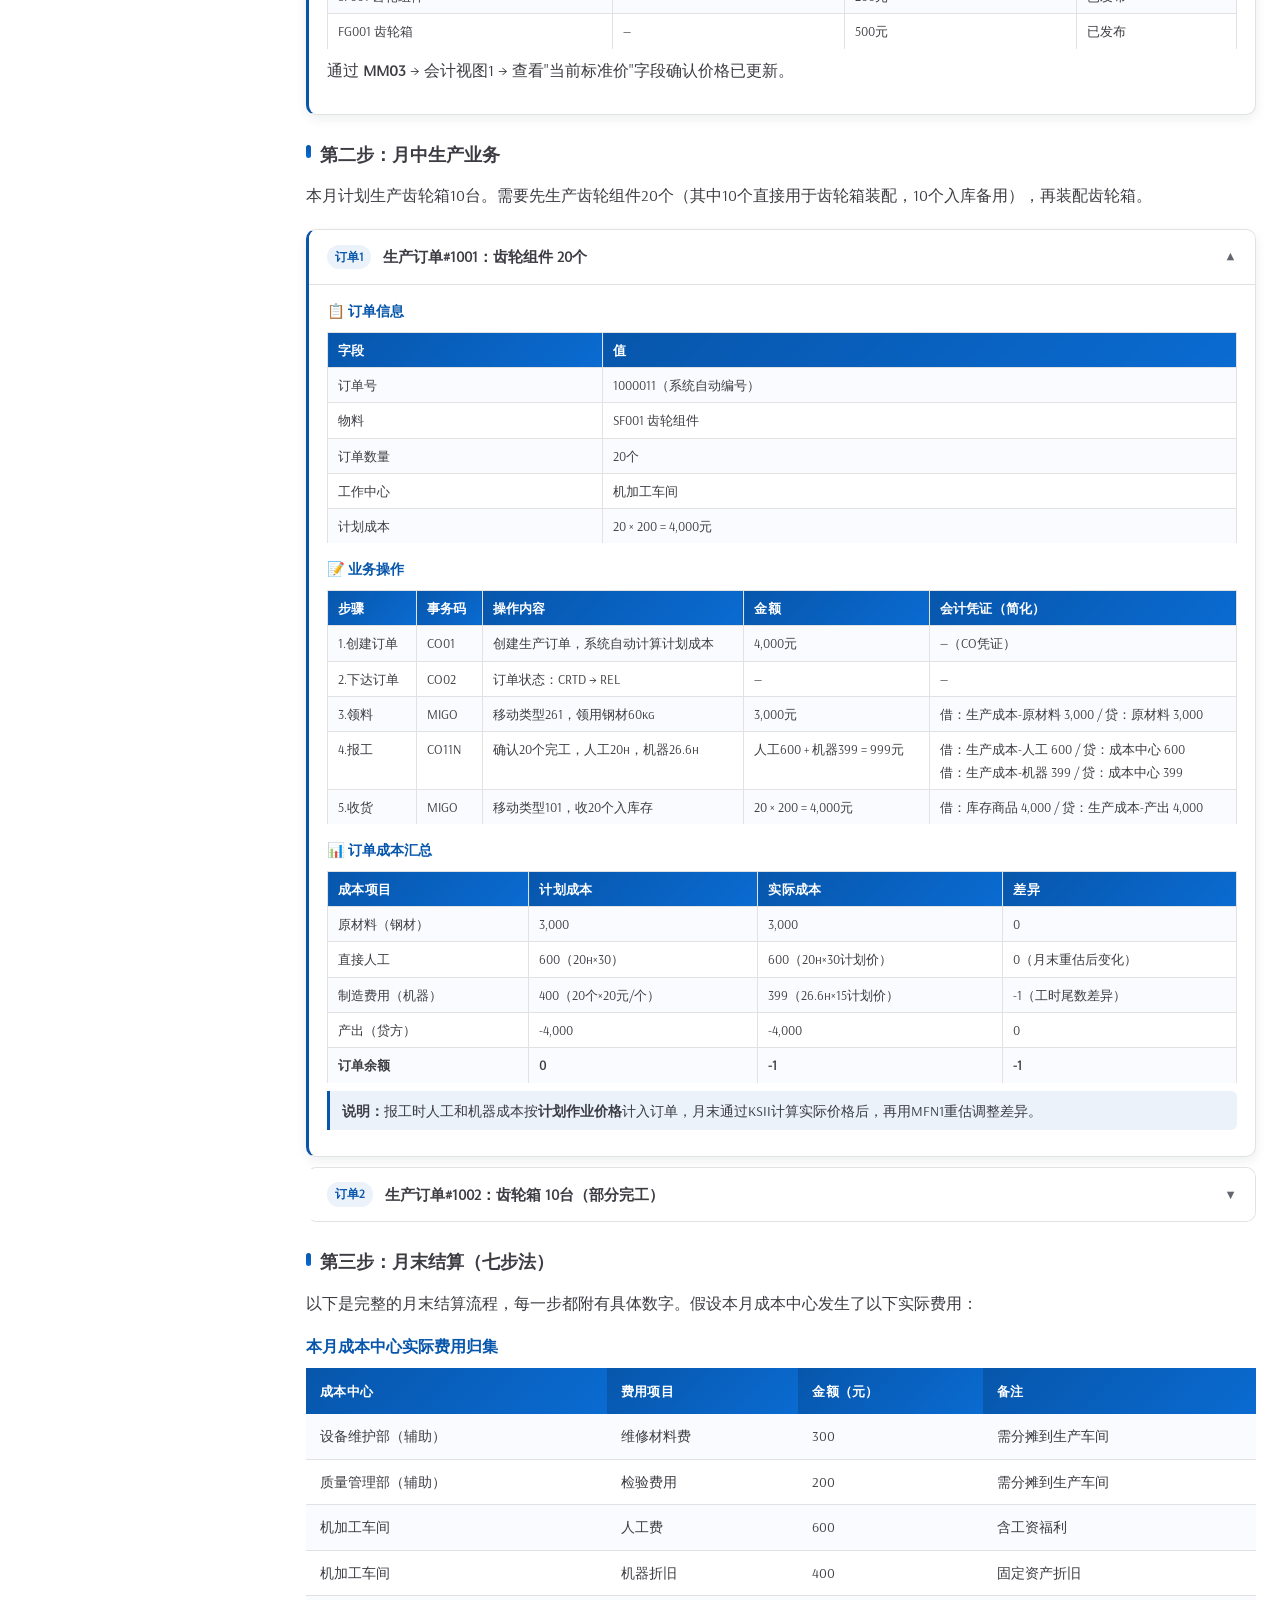
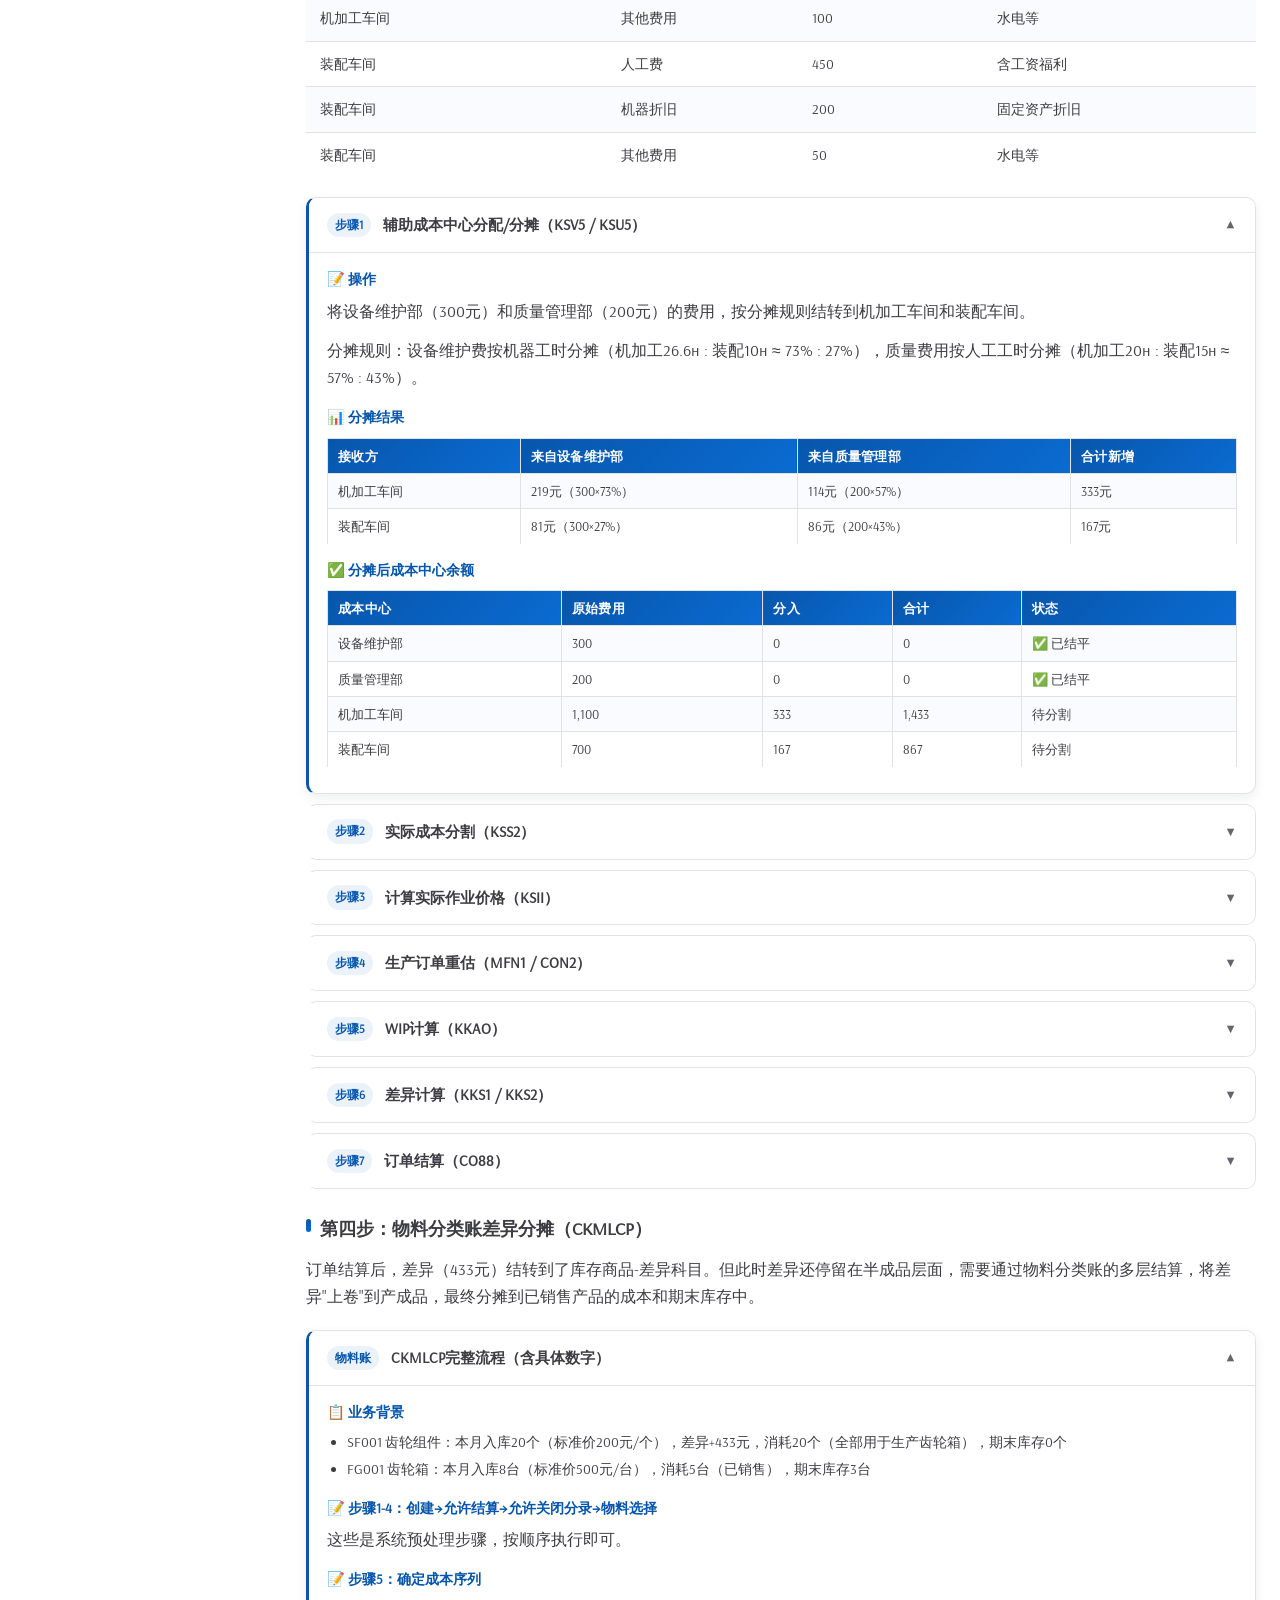
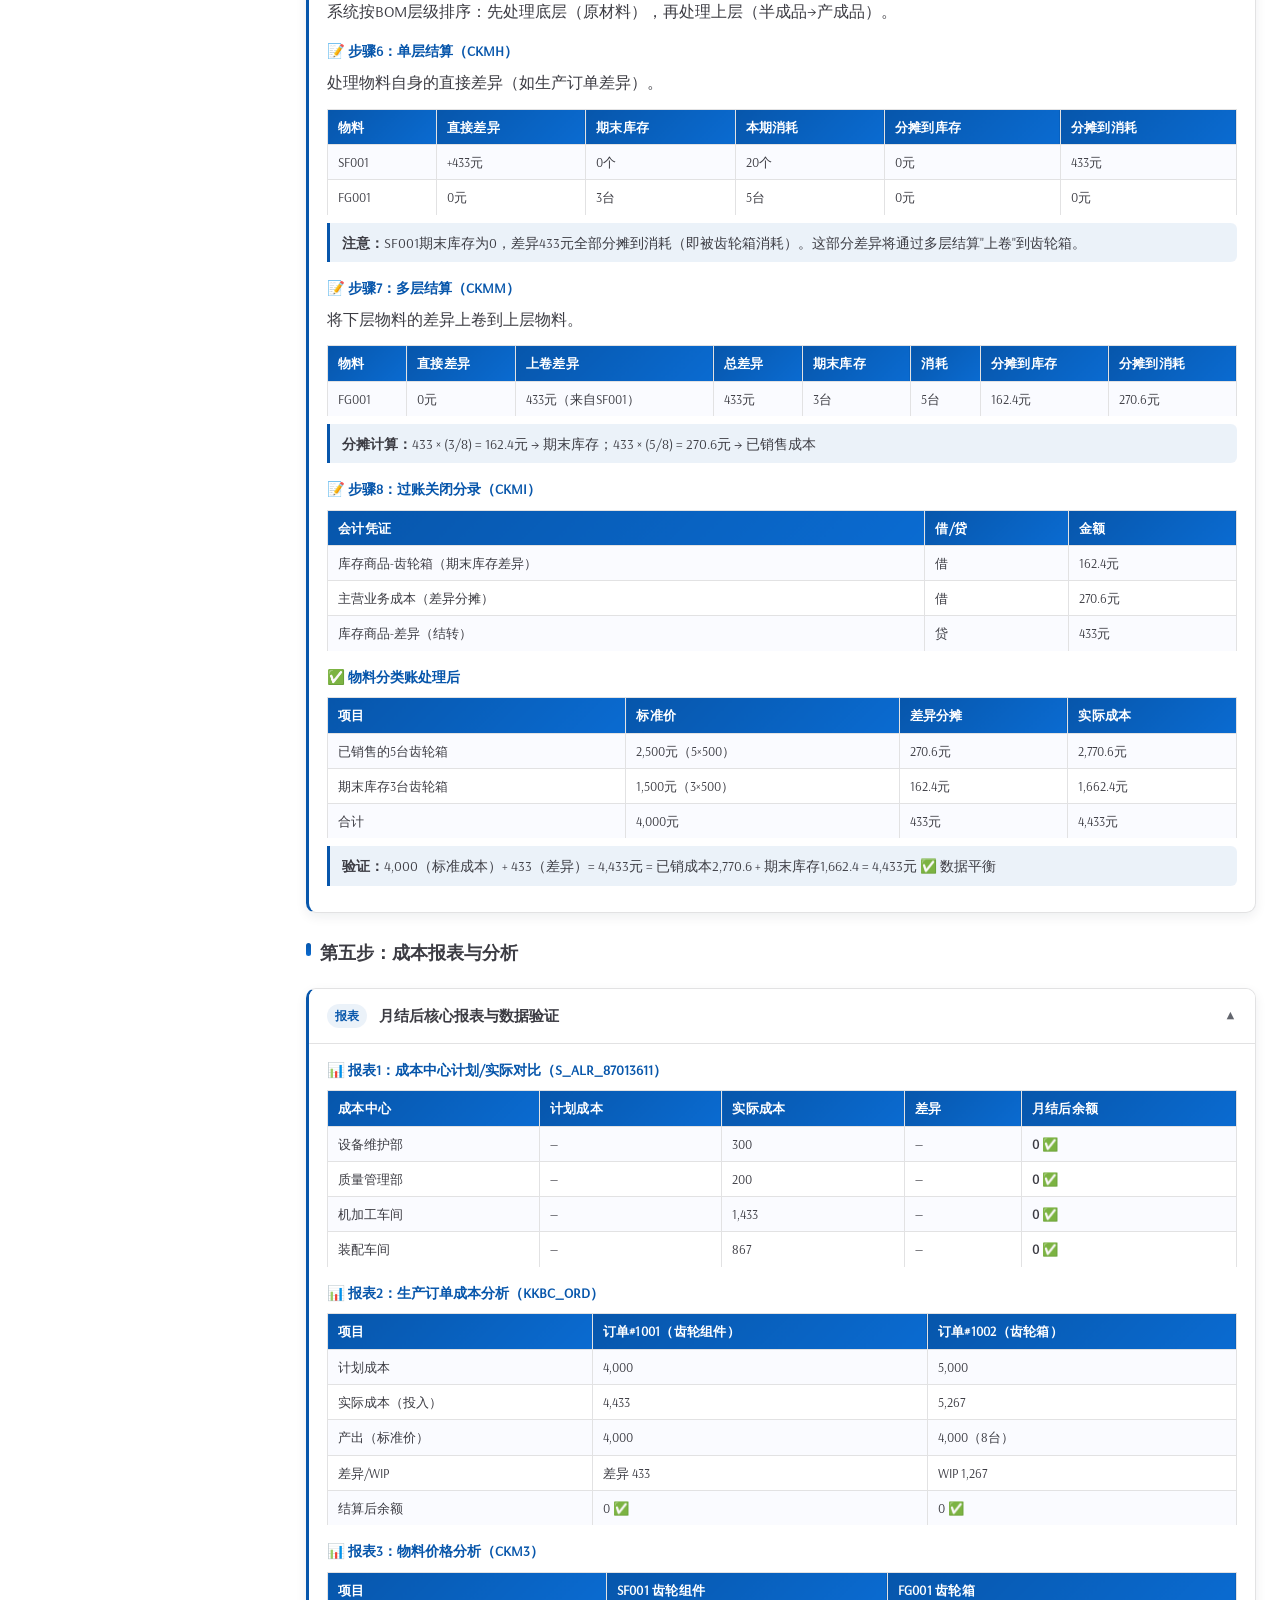
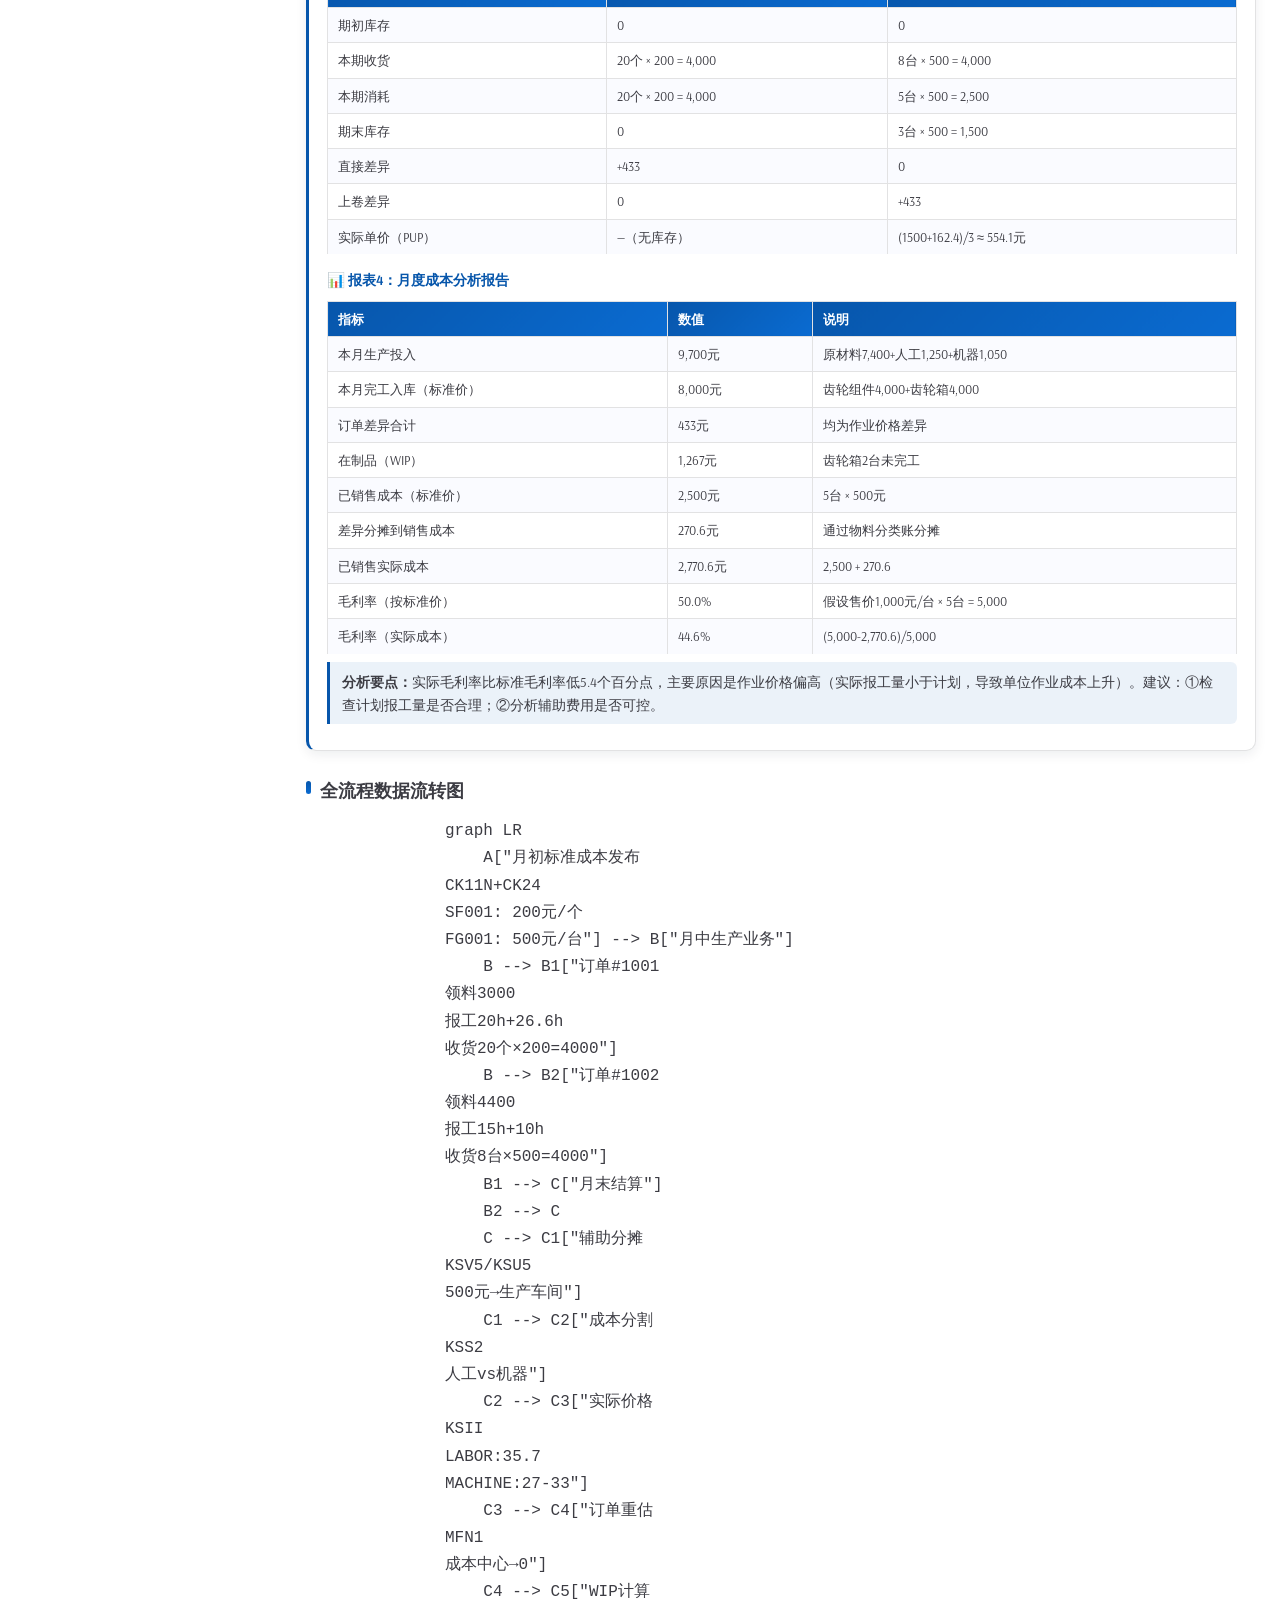
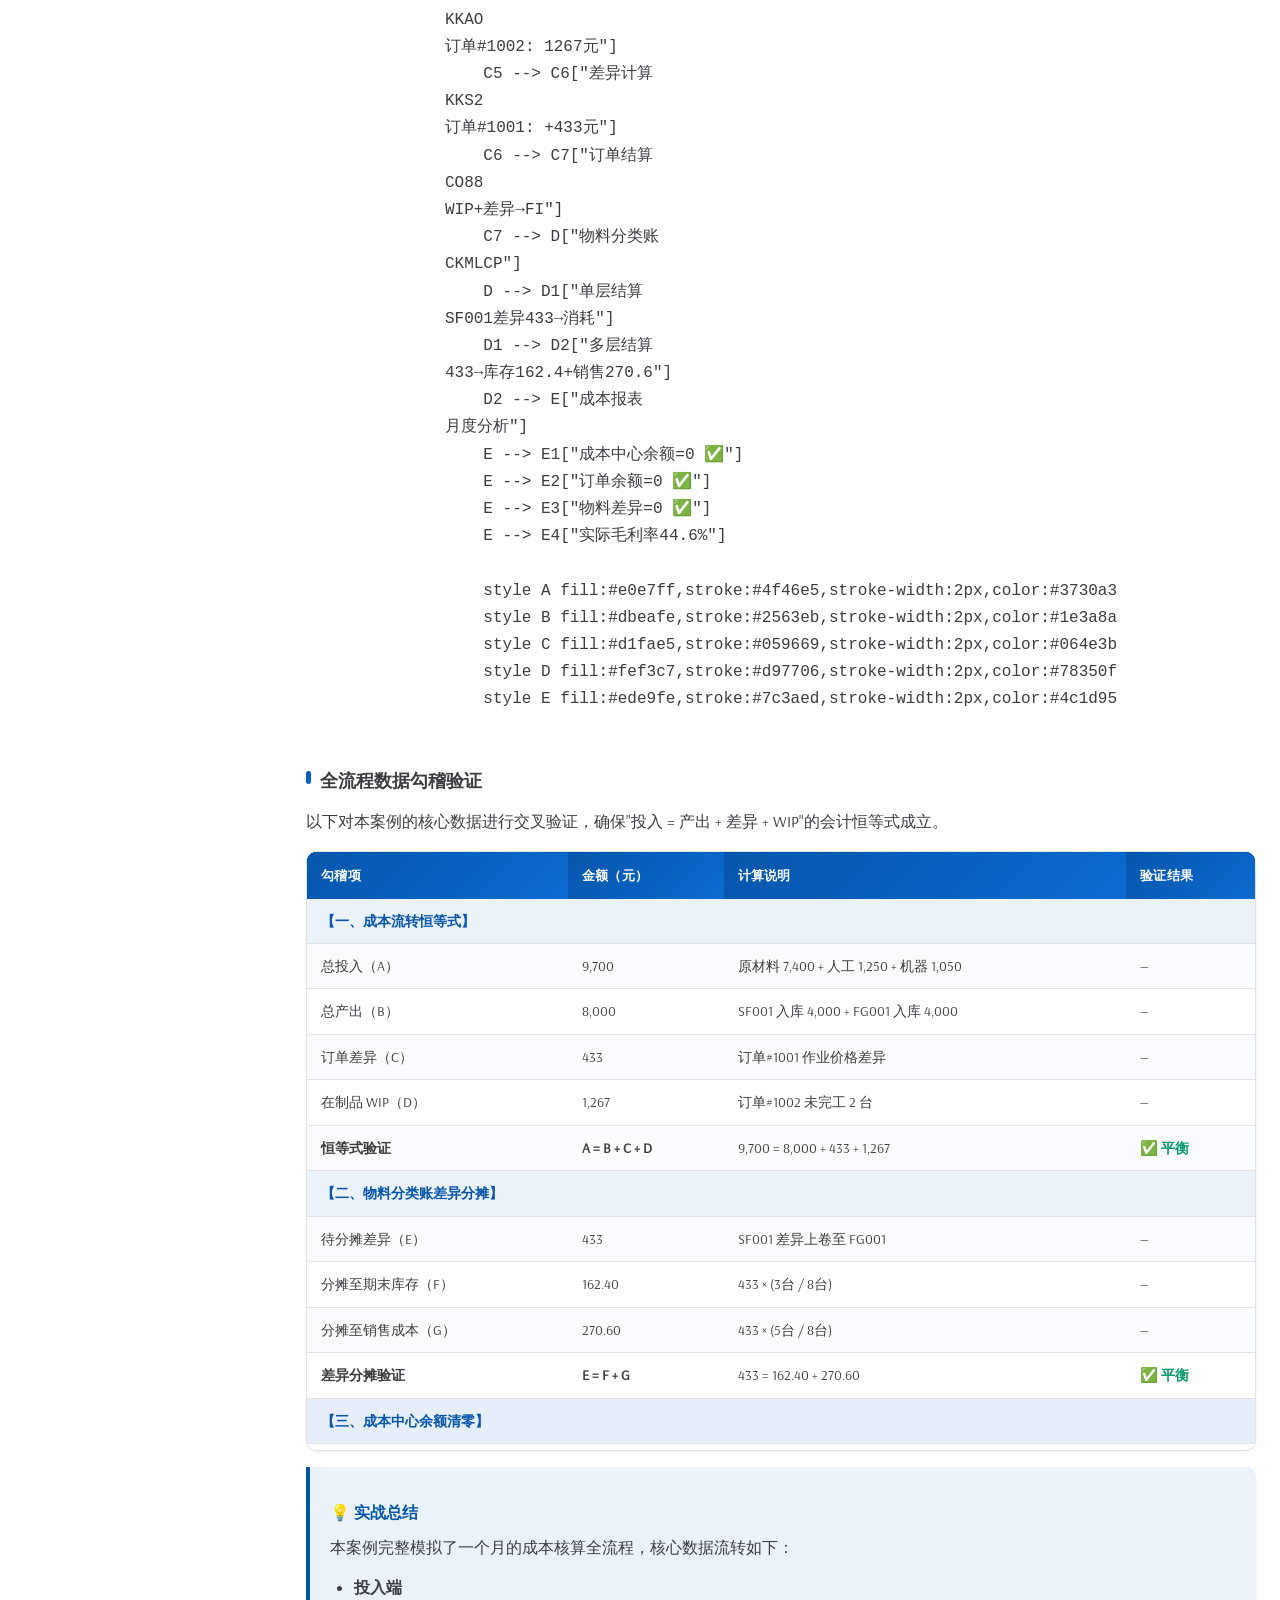
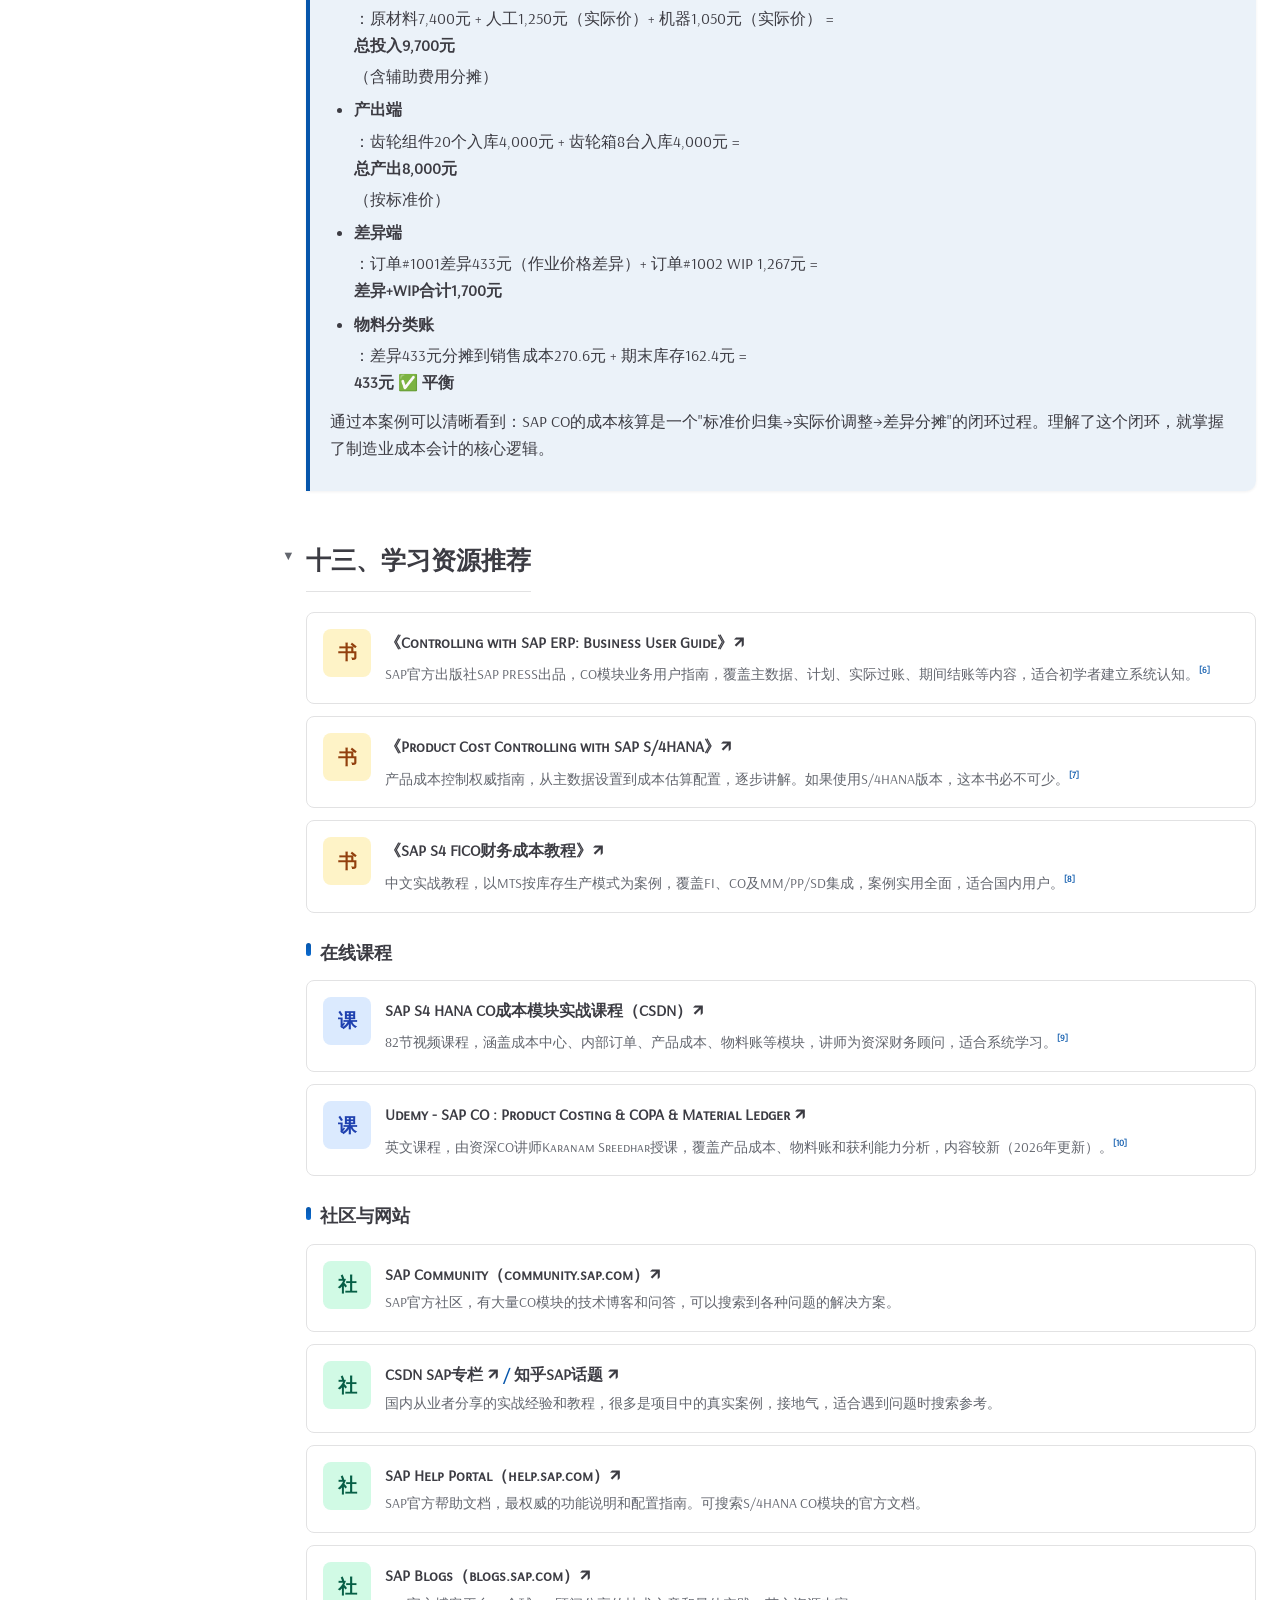
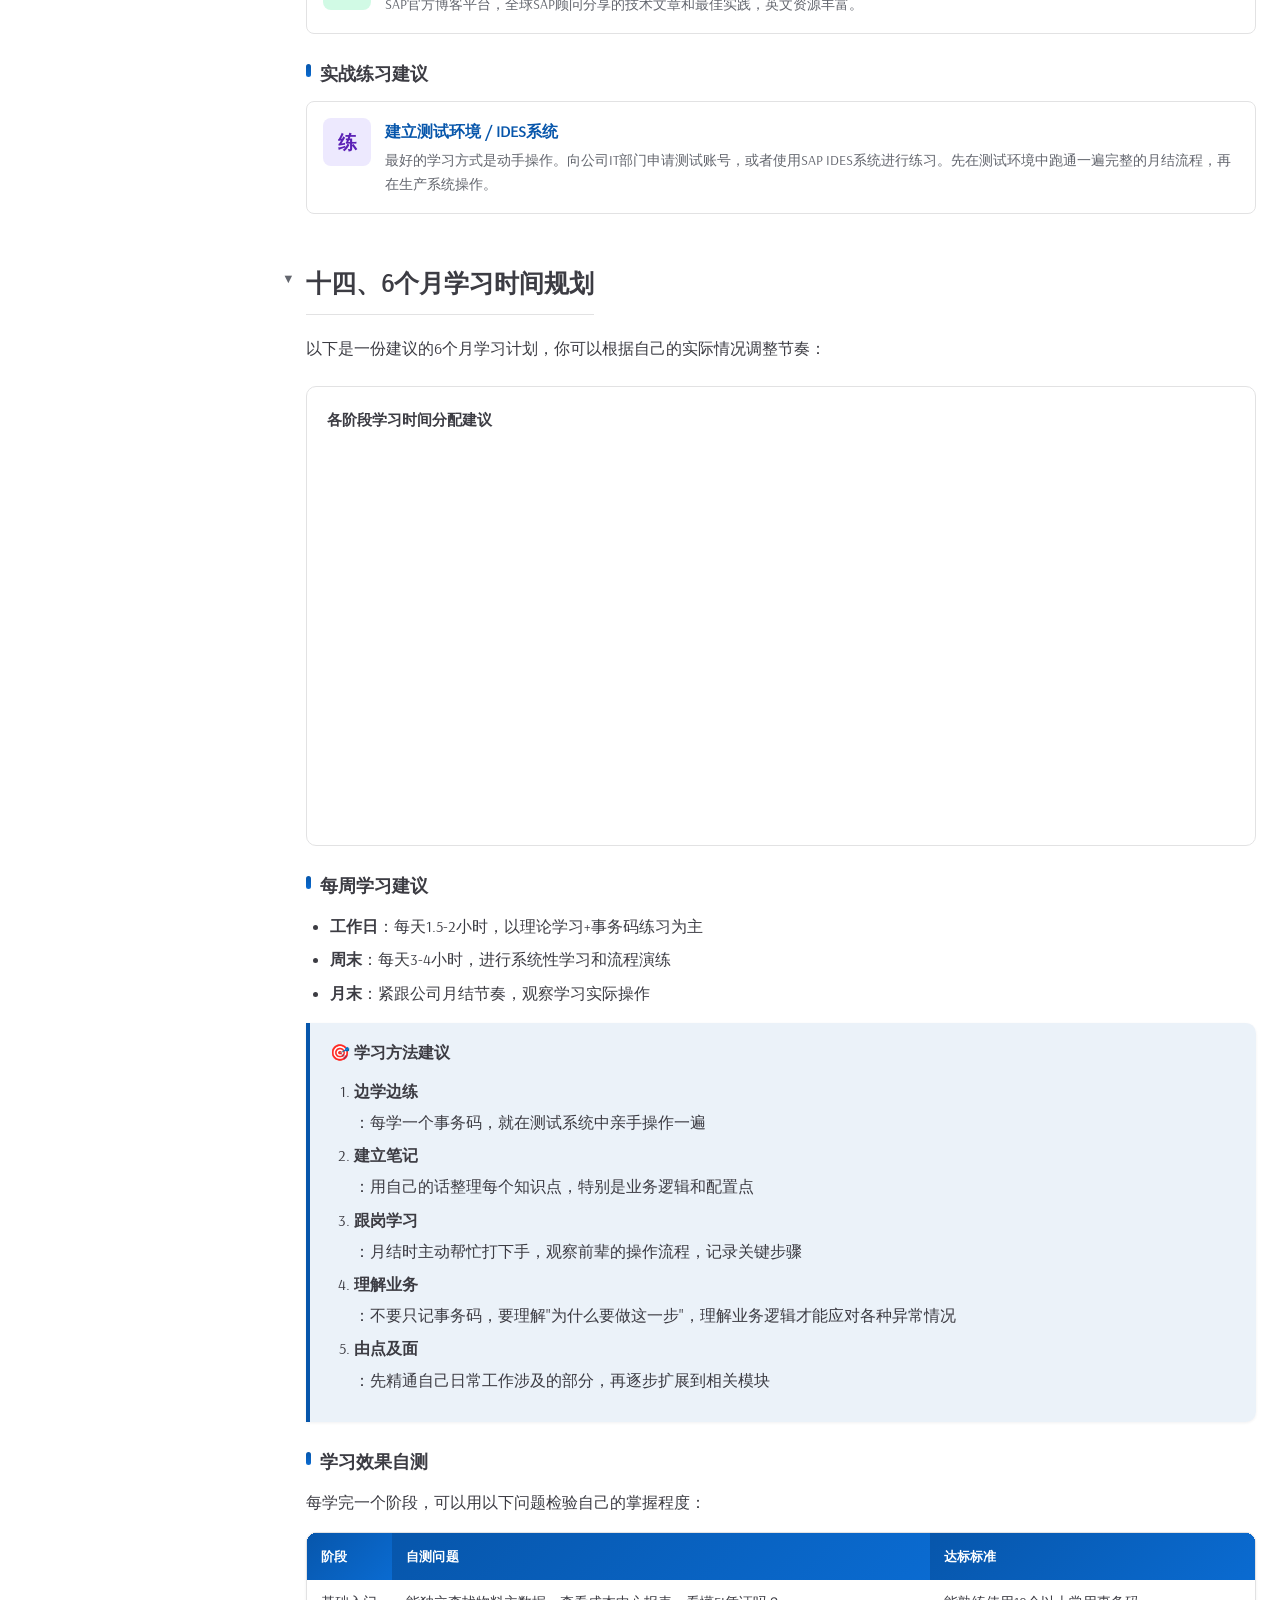
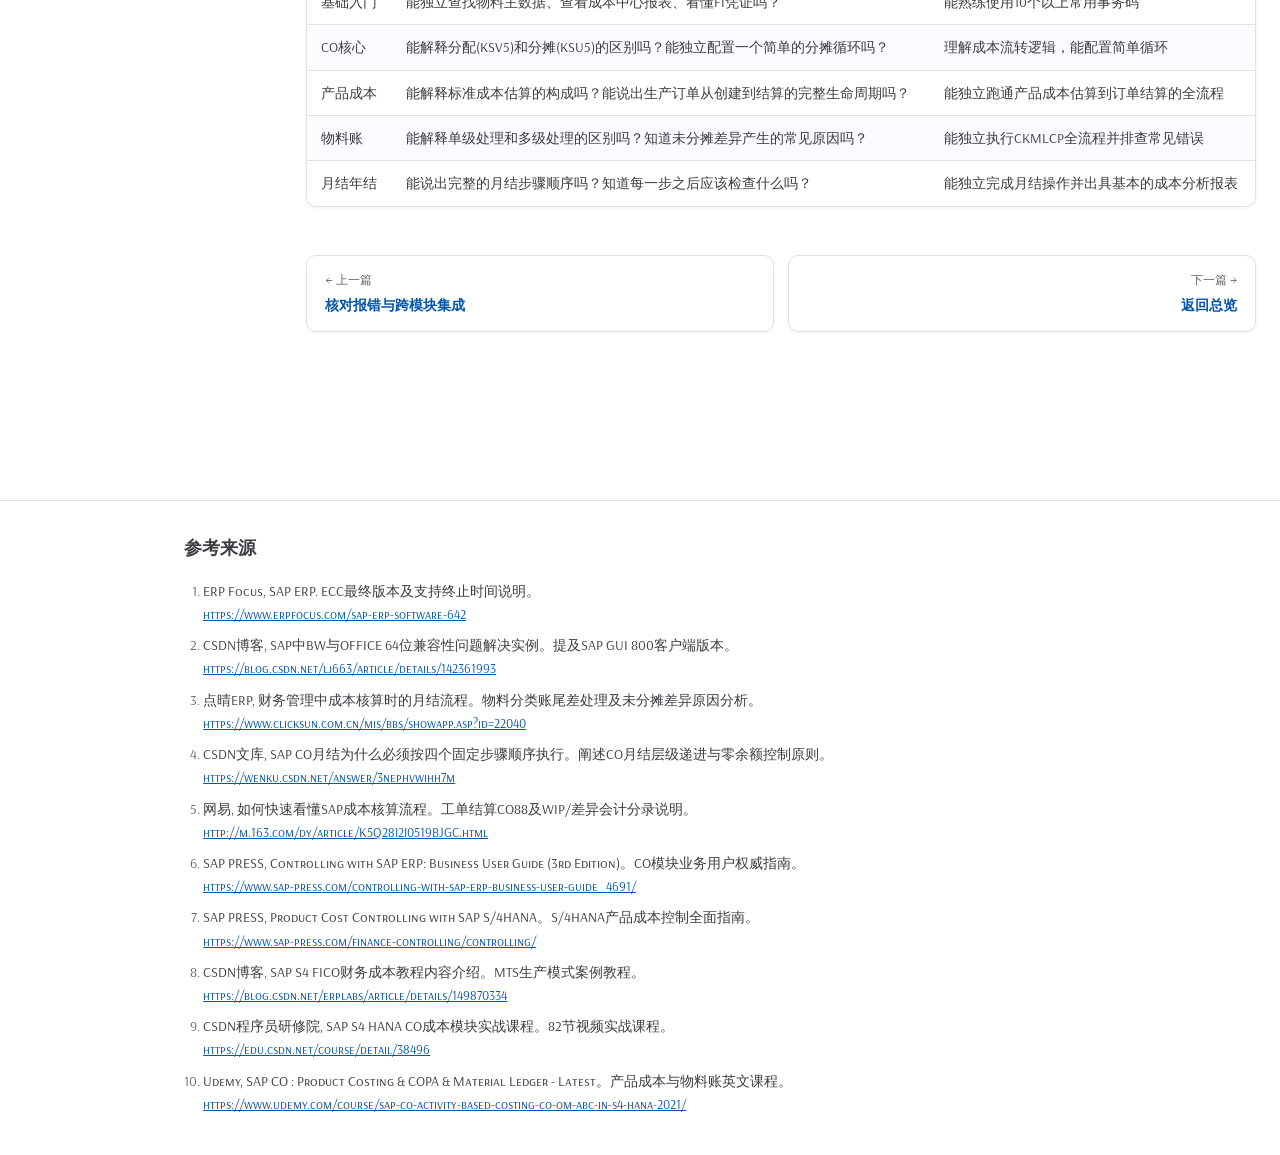
==== commit ee628255: "feat: 参考maoyanqing docs站UI，实现三栏布局与视觉升级 (+624/-101 行) - 顶部导航栏(brand+专栏链接+全站搜索)替代旧渐变hero导航 - 5主题页改造为 s" ====
--- a/cases-resources.html
+++ b/cases-resources.html
@@ -10,25 +10,64 @@
 <meta property="og:title" content="实战案例、学习资源与时间规划 | SAP制造业成本会计学习">
 <meta property="og:description" content="从标准成本估算到月结出表的完整实战案例，SAP CO学习资源推荐（书籍、视频课程、官方文档）与6个月系统学习时间规划。">
 <meta property="og:type" content="website">
-<link rel="stylesheet" href="assets/styles.css">
+<link rel="stylesheet" href="assets/styles.css?v=20260905c">
 <link rel="prefetch" href="integration.html">
 <link rel="prefetch" href="index.html">
 </head>
 <body>
 
-<header class="hero hero--compact">
-  <div class="container">
-    <div class="crumb"><a href="index.html">SAP制造业成本会计学习</a><span class="sep">/</span><span>实战案例与学习规划</span></div>
-    <h1>实战案例与学习规划</h1>
-    <p class="subtitle">完整实战案例 · 资源推荐 · 6个月学习计划</p>
-    <div class="hero-search">
+<div class="sidebar-overlay" onclick="setSidebar(false)"></div>
+
+<nav class="topnav">
+  <div class="topnav-inner">
+    <button class="topnav-toggle" aria-label="打开导航菜单">☰</button>
+    <a class="brand" href="index.html">SAP制造业成本会计学习</a>
+    <nav class="topnav-links" aria-label="专栏导航">
+      <a href="index.html">入门总览</a>
+      <a href="co-basics.html">CO知识体系</a>
+      <a href="monthly-ops.html">日常与月结</a>
+      <a href="special-yearend.html">特殊与年结</a>
+      <a href="integration.html">核对与集成</a>
+      <a href="cases-resources.html" class="active">案例与资源</a>
+    </nav>
+    <div class="topnav-search">
       <input type="text" id="globalSearch" placeholder="搜索事务码 / 关键词..." autocomplete="off">
       <div class="search-results" id="searchResults"></div>
     </div>
   </div>
-</header>
-
-<main class="page-main">
+</nav>
+
+<div class="docs-shell">
+<aside class="docs-sidebar" id="docsSidebar">
+  <div class="sb-group">
+    <a class="sb-group-link" href="index.html"><span class="sb-num">01</span>入门总览</a>
+  </div>
+  <div class="sb-group">
+    <a class="sb-group-link" href="co-basics.html"><span class="sb-num">02</span>CO模块知识体系</a>
+  </div>
+  <div class="sb-group">
+    <a class="sb-group-link" href="monthly-ops.html"><span class="sb-num">03</span>日常与月结</a>
+  </div>
+  <div class="sb-group">
+    <a class="sb-group-link" href="special-yearend.html"><span class="sb-num">04</span>特殊与年结</a>
+  </div>
+  <div class="sb-group">
+    <a class="sb-group-link" href="integration.html"><span class="sb-num">05</span>核对与集成</a>
+  </div>
+  <div class="sb-group current">
+    <a class="sb-group-link" href="cases-resources.html"><span class="sb-num">06</span>案例与资源</a>
+    <div class="sb-sub">
+      <a class="sb-item" href="#case-study">完整实战案例</a>
+      <a class="sb-item" href="#resources">学习资源推荐</a>
+      <a class="sb-item" href="#plan">6个月时间规划</a>
+    </div>
+  </div>
+</aside>
+
+<main class="docs-main">
+  <div class="crumb"><a href="index.html">首页</a><span class="sep">/</span><span>实战案例与学习规划</span></div>
+  <h1 class="page-title">实战案例与学习规划</h1>
+  <p class="page-subtitle">完整实战案例 · 资源推荐 · 6个月学习计划</p>
 
   <section id="case-study">
     <h2>十二、完整实战案例：从标准成本到月结出表</h2>
@@ -961,12 +1000,17 @@
     </div>
   </section>
 
-</main>
-
 <nav class="page-pager" aria-label="上一篇与下一篇导航">
   <a href="integration.html" class="pager-prev"><span class="pg-label">← 上一篇</span><span class="pg-title">核对报错与跨模块集成</span></a>
   <a href="index.html" class="pager-next"><span class="pg-label">下一篇 →</span><span class="pg-title">返回总览</span></a>
 </nav>
+</main>
+
+<aside class="docs-toc">
+  <div class="toc-title">本页目录</div>
+  <nav id="tocList" class="toc-list"></nav>
+</aside>
+</div><!-- /docs-shell -->
 
 <div class="progress-bar" id="progressBar"></div>
 <button class="back-to-top" id="backToTop" onclick="window.scrollTo({top:0,behavior:'smooth'})">↑</button>
@@ -1022,7 +1066,7 @@
 </footer>
 
 <script src="./_shared/js/mermaid.min.js" defer></script>
-<script src="assets/charts.js" defer></script>
-<script src="assets/app.js" defer></script>
+<script src="assets/charts.js?v=20260905c" defer></script>
+<script src="assets/app.js?v=20260905c" defer></script>
 </body>
 </html>
--- a/assets/styles.css
+++ b/assets/styles.css
@@ -1,35 +1,36 @@
 
   @font-face {
     font-family: 'InstrumentSans';
-    src: url('./_shared/fonts/InstrumentSans-Regular.ttf') format('truetype');
+    src: url('../_shared/fonts/InstrumentSans-Regular.ttf') format('truetype');
     font-weight: 400;
     font-style: normal;
     font-display: swap;
   }
   @font-face {
     font-family: 'InstrumentSans';
-    src: url('./_shared/fonts/InstrumentSans-Bold.ttf') format('truetype');
+    src: url('../_shared/fonts/InstrumentSans-Bold.ttf') format('truetype');
     font-weight: 700;
     font-style: normal;
     font-display: swap;
   }
   @font-face {
     font-family: 'ArsenalSC';
-    src: url('./_shared/fonts/ArsenalSC-Regular.ttf') format('truetype');
+    src: url('../_shared/fonts/ArsenalSC-Regular.ttf') format('truetype');
     font-weight: 400;
     font-style: normal;
     font-display: swap;
   }
 
   :root {
-    --bg: #f8f9fb;
+    --bg: #ffffff;
+    --bg-soft: #f6f6f7;
     --bg2: #ffffff;
-    --ink: #1a2332;
-    --muted: #6b7a90;
-    --rule: #e2e8f0;
-    --accent: #2563eb;
-    --accent2: #0891b2;
-    --accent-soft: #eff6ff;
+    --ink: #3c3c43;
+    --muted: #63666e;
+    --rule: #e2e2e3;
+    --accent: #0756ab;
+    --accent2: #0a6bd1;
+    --accent-soft: rgba(7,86,171,0.08);
     --success: #059669;
     --warning: #d97706;
     --danger: #dc2626;
@@ -51,7 +52,7 @@
     background: var(--bg);
     color: var(--ink);
     line-height: 1.7;
-    font-size: 15px;
+    font-size: 16px;
   }
 
   .container {
@@ -1718,3 +1719,274 @@
   @media (max-width: 480px) {
     .page-main { padding: 24px 16px 40px; }
   }
+
+  /* ============================================================
+     文档式三栏布局：顶栏 + 左侧专栏树 + 正文 + 右侧目录
+     ============================================================ */
+
+  /* === 顶部导航栏 === */
+  .topnav {
+    position: sticky;
+    top: 0;
+    z-index: 300;
+    background: rgba(255,255,255,0.88);
+    -webkit-backdrop-filter: blur(10px);
+    backdrop-filter: blur(10px);
+    border-bottom: 1px solid var(--rule);
+  }
+  .topnav-inner {
+    max-width: 1400px;
+    margin: 0 auto;
+    padding: 0 20px;
+    height: 3.5rem;
+    display: flex;
+    align-items: center;
+    gap: 14px;
+  }
+  .brand {
+    font-weight: 700;
+    font-size: 0.98rem;
+    color: var(--ink);
+    text-decoration: none;
+    white-space: nowrap;
+    letter-spacing: -0.01em;
+  }
+  .topnav-links {
+    display: flex;
+    gap: 2px;
+    margin-left: auto;
+    overflow-x: auto;
+    scrollbar-width: none;
+  }
+  .topnav-links::-webkit-scrollbar { display: none; }
+  .topnav-links a {
+    padding: 6px 11px;
+    font-size: 0.86rem;
+    color: var(--muted);
+    text-decoration: none;
+    border-radius: 8px;
+    white-space: nowrap;
+    transition: color var(--transition), background var(--transition);
+  }
+  .topnav-links a:hover { color: var(--accent); background: var(--accent-soft); }
+  .topnav-links a.active { color: var(--accent); font-weight: 600; background: var(--accent-soft); }
+  .topnav-search { position: relative; width: 220px; flex-shrink: 0; }
+  .topnav-search input {
+    width: 100%;
+    padding: 7px 12px;
+    border: 1px solid var(--rule);
+    border-radius: 8px;
+    font-size: 0.85rem;
+    background: var(--bg-soft);
+    color: var(--ink);
+    font-family: inherit;
+    transition: border-color var(--transition), background var(--transition), box-shadow var(--transition);
+  }
+  .topnav-search input:focus {
+    outline: none;
+    border-color: var(--accent);
+    background: #fff;
+    box-shadow: 0 0 0 3px rgba(7,86,171,0.12);
+  }
+  .topnav-search .search-results {
+    position: absolute;
+    top: calc(100% + 8px);
+    right: 0;
+    width: 360px;
+    max-height: 65vh;
+    overflow-y: auto;
+    z-index: 50;
+    display: none;
+    background: #fff;
+    border: 1px solid var(--rule);
+    border-radius: 10px;
+    box-shadow: var(--shadow-lg);
+  }
+  .topnav-search .search-results.show { display: block; }
+  .topnav-toggle {
+    display: none;
+    border: 1px solid var(--rule);
+    background: #fff;
+    border-radius: 8px;
+    width: 34px; height: 34px;
+    font-size: 1rem;
+    line-height: 1;
+    color: var(--ink);
+    cursor: pointer;
+    flex-shrink: 0;
+  }
+
+  /* === 三栏骨架 === */
+  .docs-shell {
+    display: grid;
+    grid-template-columns: 250px minmax(0, 1fr) 230px;
+    gap: 40px;
+    max-width: 1400px;
+    margin: 0 auto;
+    padding: 26px 24px 64px;
+    align-items: start;
+  }
+
+  /* === 左侧专栏树 === */
+  .docs-sidebar {
+    position: sticky;
+    top: calc(3.5rem + 26px);
+    max-height: calc(100vh - 3.5rem - 26px);
+    overflow-y: auto;
+    font-size: 0.86rem;
+    padding-bottom: 20px;
+  }
+  .sb-group { margin-bottom: 2px; }
+  .sb-group-link {
+    display: flex;
+    align-items: center;
+    gap: 8px;
+    padding: 7px 10px;
+    border-radius: 8px;
+    color: var(--ink);
+    text-decoration: none;
+    font-weight: 600;
+    font-size: 0.85rem;
+    transition: color var(--transition), background var(--transition);
+  }
+  .sb-group-link:hover { color: var(--accent); background: var(--accent-soft); }
+  .sb-num {
+    font-family: 'ArsenalSC', 'InstrumentSans', sans-serif;
+    font-size: 0.78rem;
+    color: var(--muted);
+    width: 18px;
+    flex-shrink: 0;
+  }
+  .sb-group.current > .sb-group-link { color: var(--accent); background: var(--accent-soft); }
+  .sb-group.current > .sb-group-link .sb-num { color: var(--accent); }
+  .sb-sub { display: none; padding: 3px 0 5px 12px; }
+  .sb-group.current .sb-sub { display: block; }
+  .sb-item {
+    display: block;
+    padding: 4px 8px 4px 16px;
+    color: var(--muted);
+    text-decoration: none;
+    font-size: 0.82rem;
+    border-left: 2px solid var(--rule);
+    transition: color var(--transition), border-color var(--transition);
+  }
+  .sb-item:hover { color: var(--accent); border-left-color: var(--accent); }
+  .sb-item.on { color: var(--accent); border-left-color: var(--accent); font-weight: 600; }
+
+  /* === 正文列 === */
+  .docs-main { min-width: 0; padding-top: 4px; }
+  .page-title {
+    font-size: 1.9rem;
+    font-weight: 700;
+    letter-spacing: -0.02em;
+    line-height: 1.25;
+    margin: 4px 0 6px;
+  }
+  .page-subtitle {
+    color: var(--muted);
+    font-size: 1rem;
+    margin-bottom: 22px;
+    padding-bottom: 18px;
+    border-bottom: 1px solid var(--rule);
+  }
+  .docs-main .crumb { color: var(--muted); opacity: 1; }
+  .docs-main .crumb a { color: var(--muted); border-bottom-color: var(--rule); }
+  .docs-main .crumb a:hover { color: var(--accent); border-bottom-color: var(--accent); opacity: 1; }
+  .docs-main section h2 {
+    font-size: 1.55rem;
+    font-weight: 600;
+    color: var(--ink);
+    border-bottom: 1px solid var(--rule);
+    padding-bottom: 10px;
+  }
+  .docs-main section h2::after { display: none; }
+
+  /* === 右侧目录 === */
+  .docs-toc {
+    position: sticky;
+    top: calc(3.5rem + 26px);
+    max-height: calc(100vh - 3.5rem - 30px);
+    overflow-y: auto;
+    font-size: 0.84rem;
+    padding: 2px 0 20px;
+  }
+  .toc-title {
+    font-size: 0.74rem;
+    font-weight: 700;
+    color: var(--muted);
+    text-transform: uppercase;
+    letter-spacing: 0.6px;
+    margin-bottom: 8px;
+  }
+  .toc-item {
+    display: block;
+    padding: 3px 0 3px 12px;
+    color: var(--muted);
+    text-decoration: none;
+    border-left: 2px solid var(--rule);
+    line-height: 1.45;
+    transition: color var(--transition), border-color var(--transition);
+  }
+  .toc-item.lv3 { padding-left: 26px; font-size: 0.8rem; }
+  .toc-item:hover { color: var(--accent); }
+  .toc-item.on { color: var(--accent); border-left-color: var(--accent); font-weight: 600; }
+
+  /* 翻页器位于正文列内 */
+  .docs-main .page-pager { margin: 44px 0 4px; }
+
+  /* === 首页：浅色头部 === */
+  .home-head { padding: 44px 0 6px; }
+  .home-head h1 {
+    font-size: 2.1rem;
+    font-weight: 700;
+    letter-spacing: -0.02em;
+    color: var(--ink);
+    text-align: center;
+    margin-bottom: 10px;
+  }
+  .home-head .subtitle {
+    text-align: center;
+    color: var(--muted);
+    font-size: 1.02rem;
+    max-width: 640px;
+    margin: 0 auto;
+  }
+  .home-head .meta { justify-content: center; margin-top: 18px; }
+  .home-head .meta-item { color: var(--muted); font-size: 0.88rem; opacity: 1; }
+  .home-head .meta-item .dot { background: var(--accent); box-shadow: none; }
+
+  /* === 响应式 === */
+  @media (max-width: 1280px) {
+    .docs-shell { grid-template-columns: 250px minmax(0, 1fr); gap: 32px; }
+    .docs-toc { display: none; }
+  }
+  @media (max-width: 1024px) {
+    .topnav-links { display: none; }
+    .topnav-toggle { display: block; }
+    .topnav-search { margin-left: auto; width: 170px; }
+    .docs-shell { grid-template-columns: 1fr; padding: 20px 16px 48px; }
+    .docs-sidebar {
+      position: fixed;
+      left: 0; top: 3.5rem; bottom: 0;
+      width: 286px;
+      max-height: none;
+      background: #fff;
+      z-index: 250;
+      transform: translateX(-105%);
+      transition: transform 0.3s ease;
+      box-shadow: 0 8px 30px rgba(15,23,42,0.12);
+      padding: 14px 12px 30px;
+      overflow-y: auto;
+    }
+    .docs-sidebar.open { transform: none; }
+    .sb-sub { display: block; }
+    .page-title { font-size: 1.5rem; }
+    .home-head h1 { font-size: 1.6rem; }
+  }
+  @media (max-width: 480px) {
+    .topnav-inner { padding: 0 12px; gap: 10px; }
+    .brand { font-size: 0.88rem; }
+    .topnav-search { width: 132px; }
+    .page-title { font-size: 1.3rem; }
+    .docs-main .crumb { font-size: 0.72rem; }
+  }
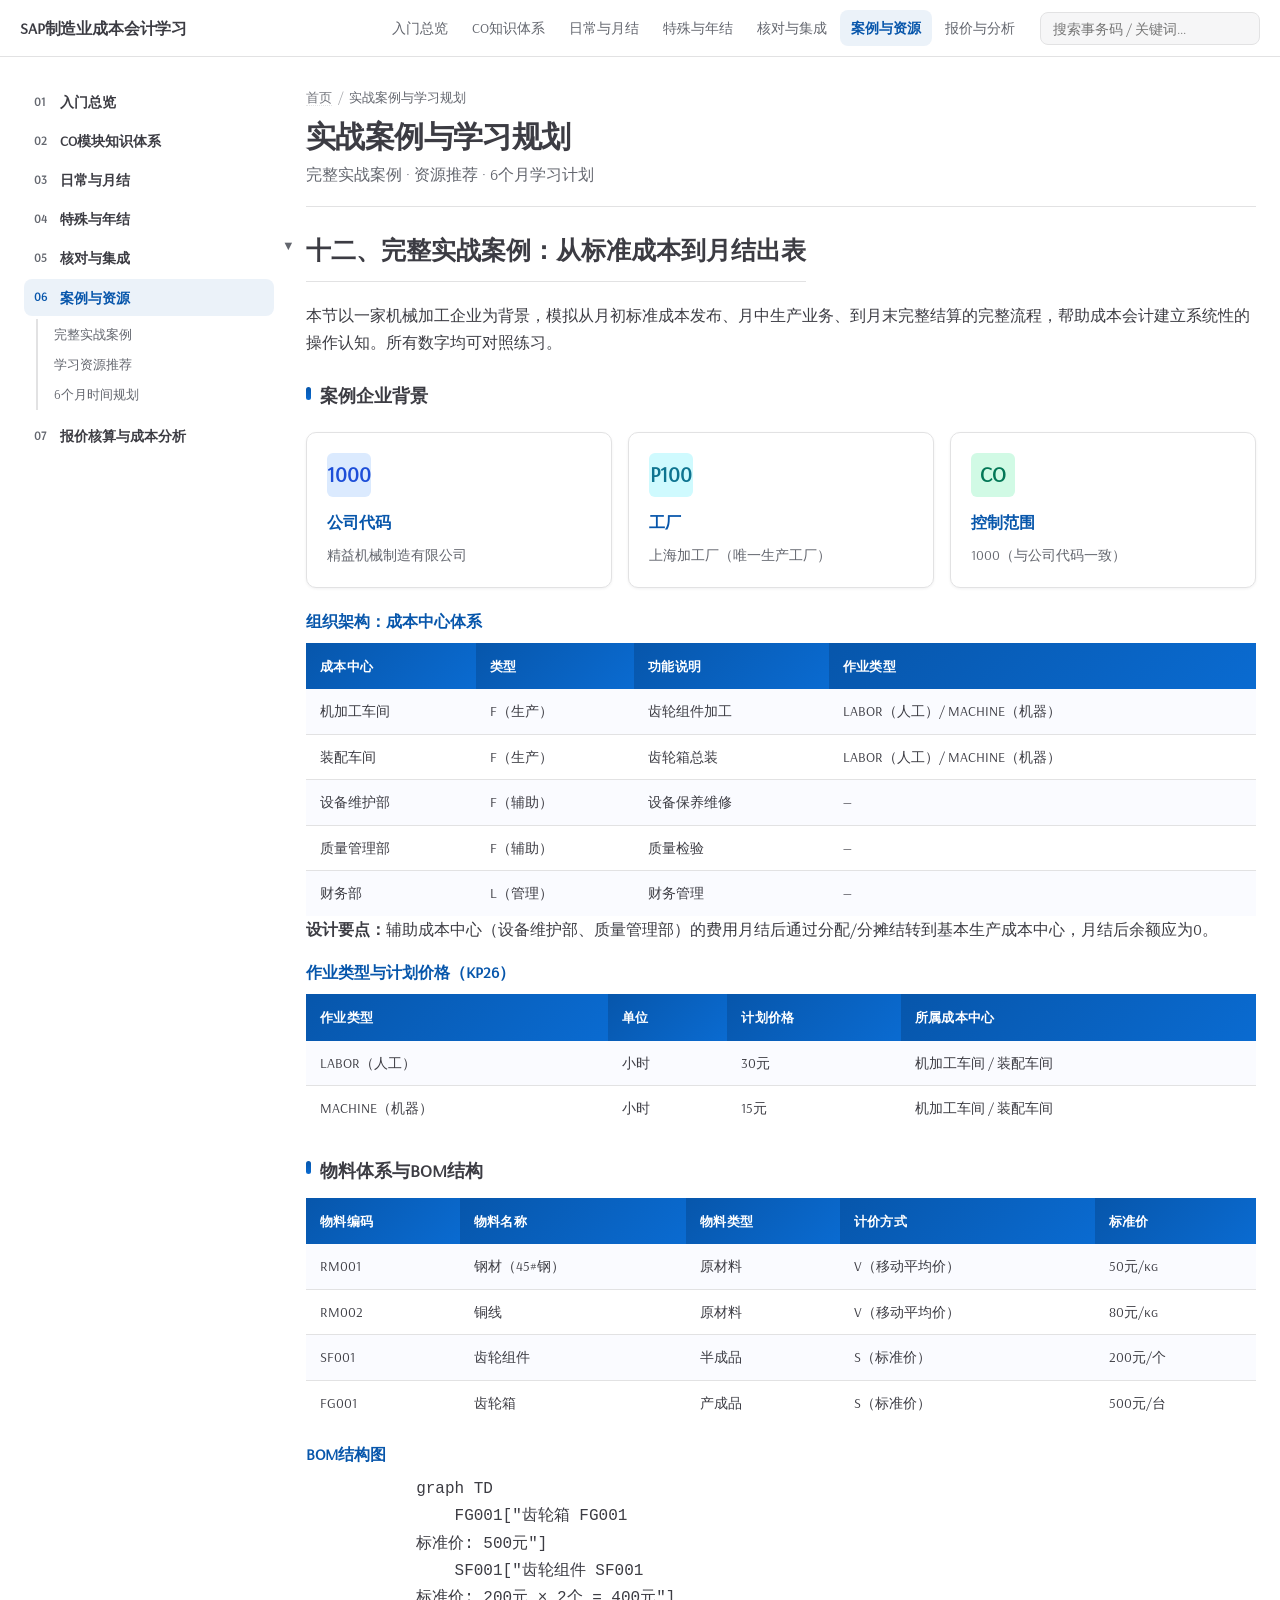
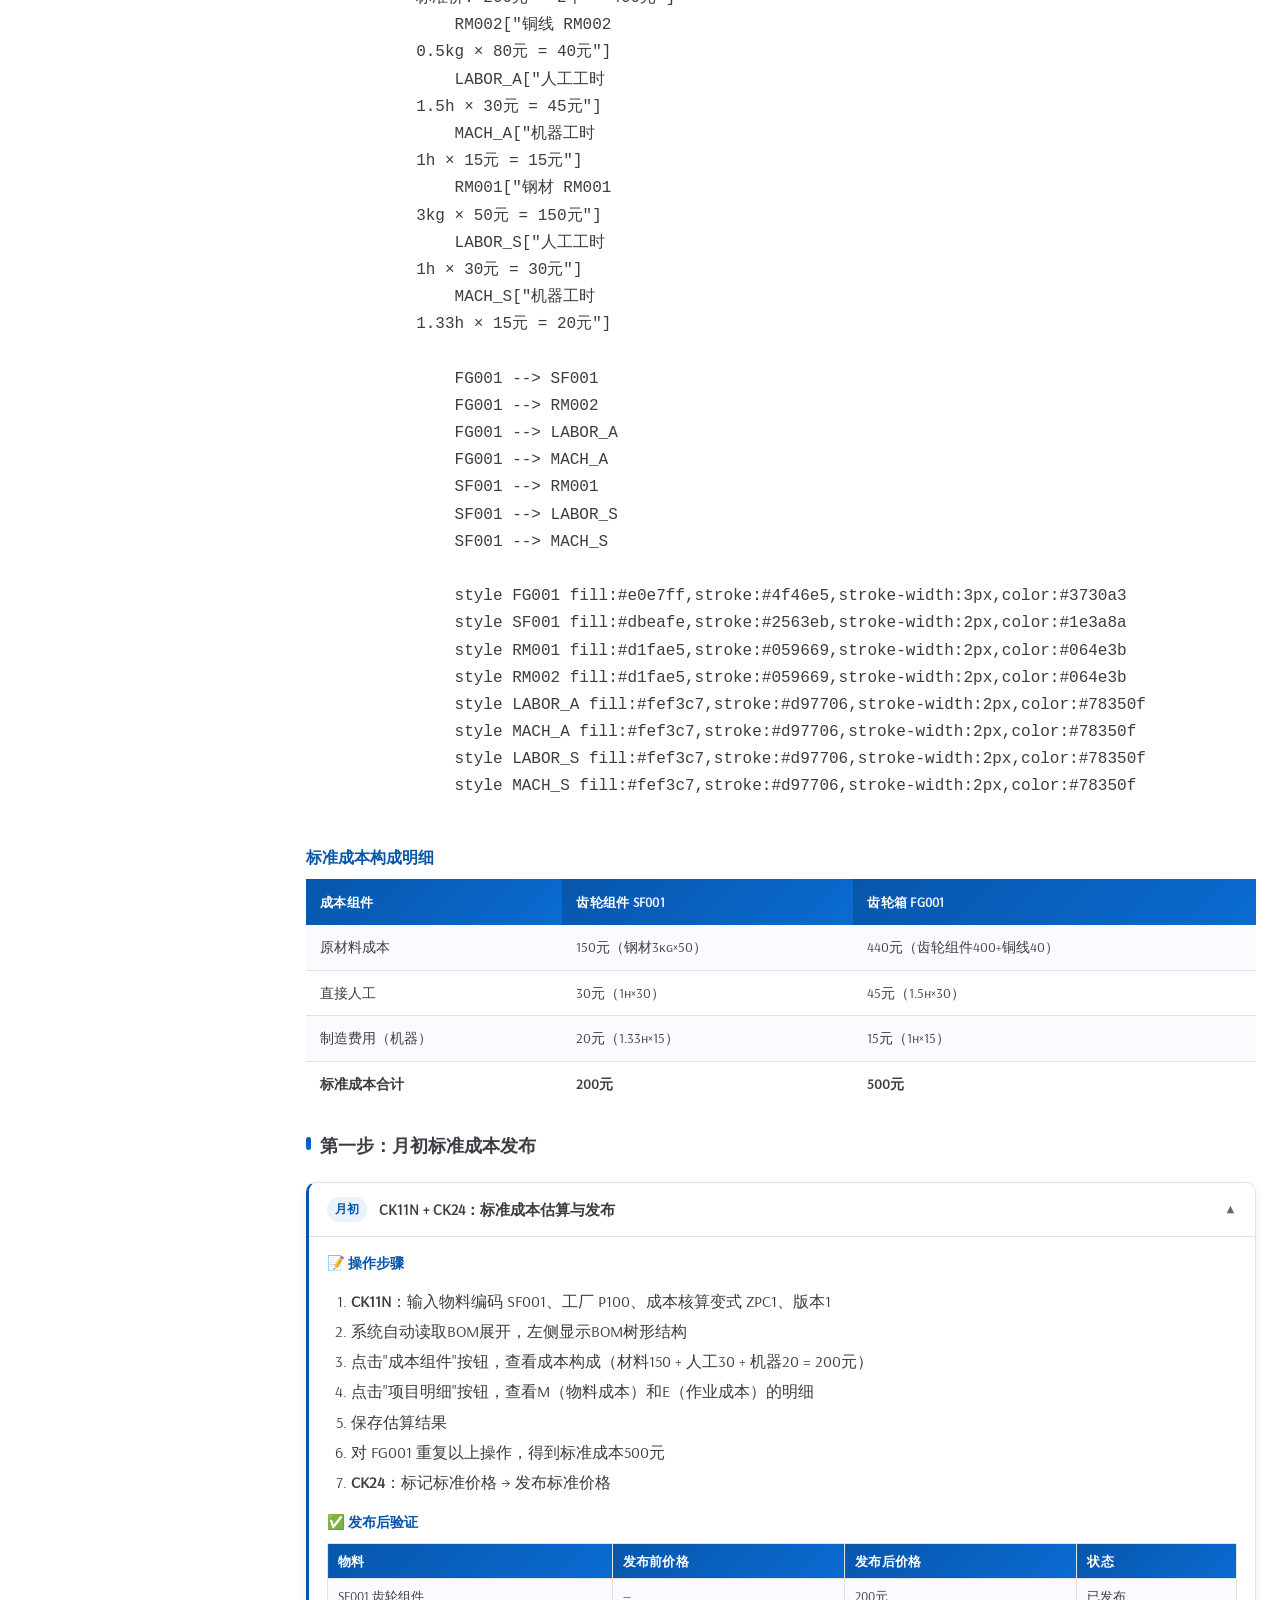
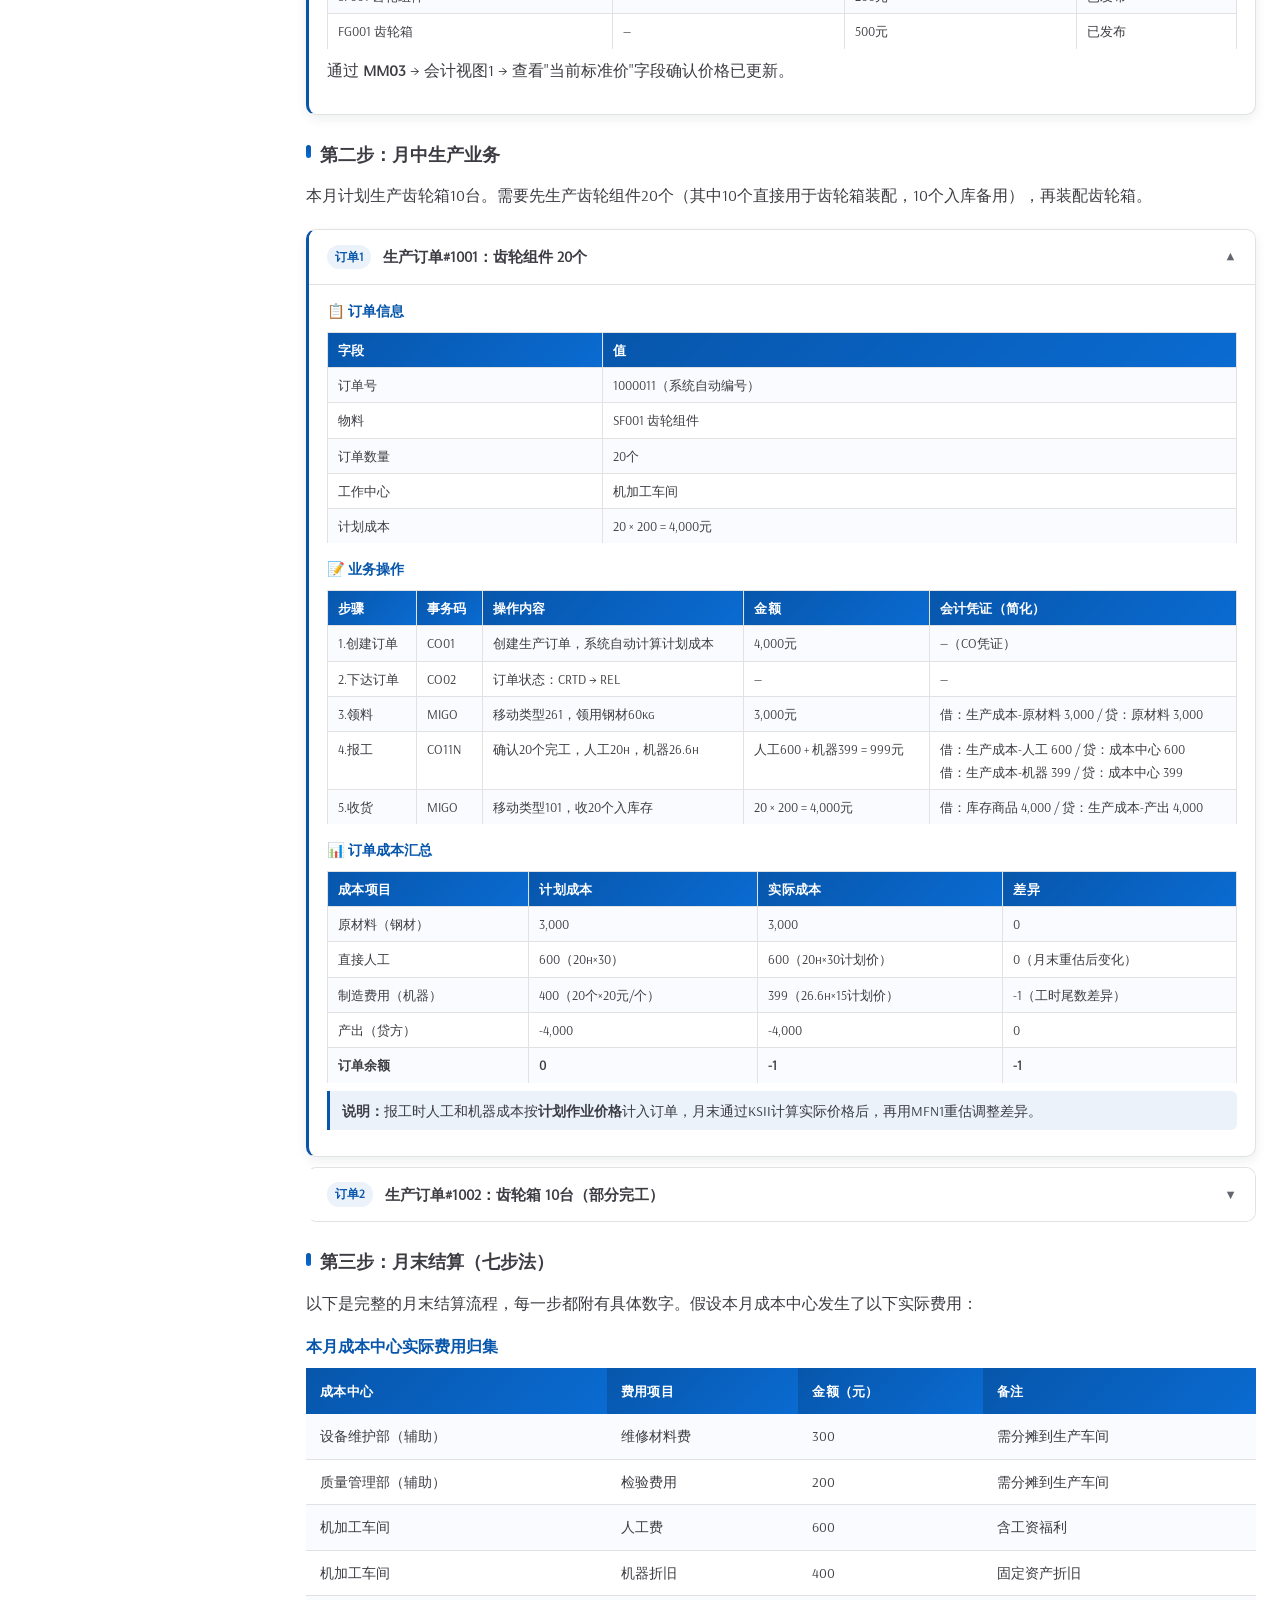
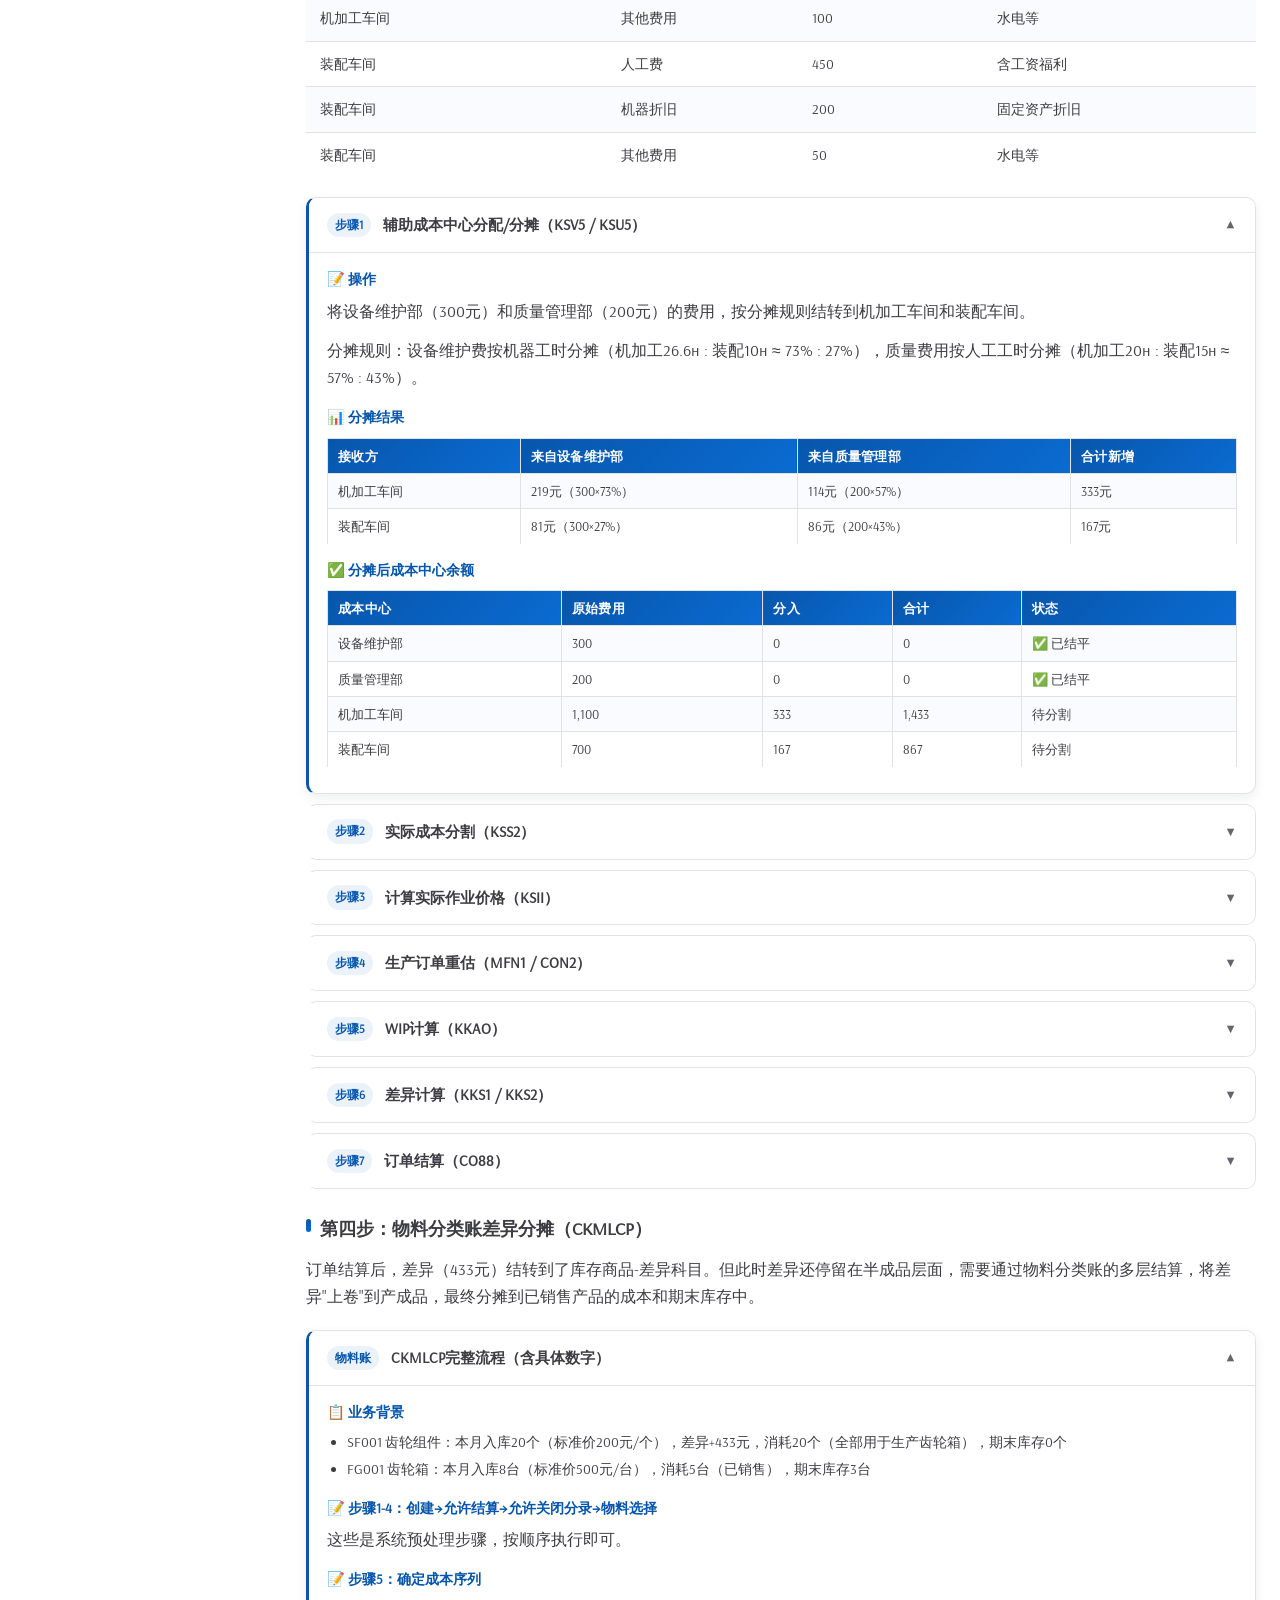
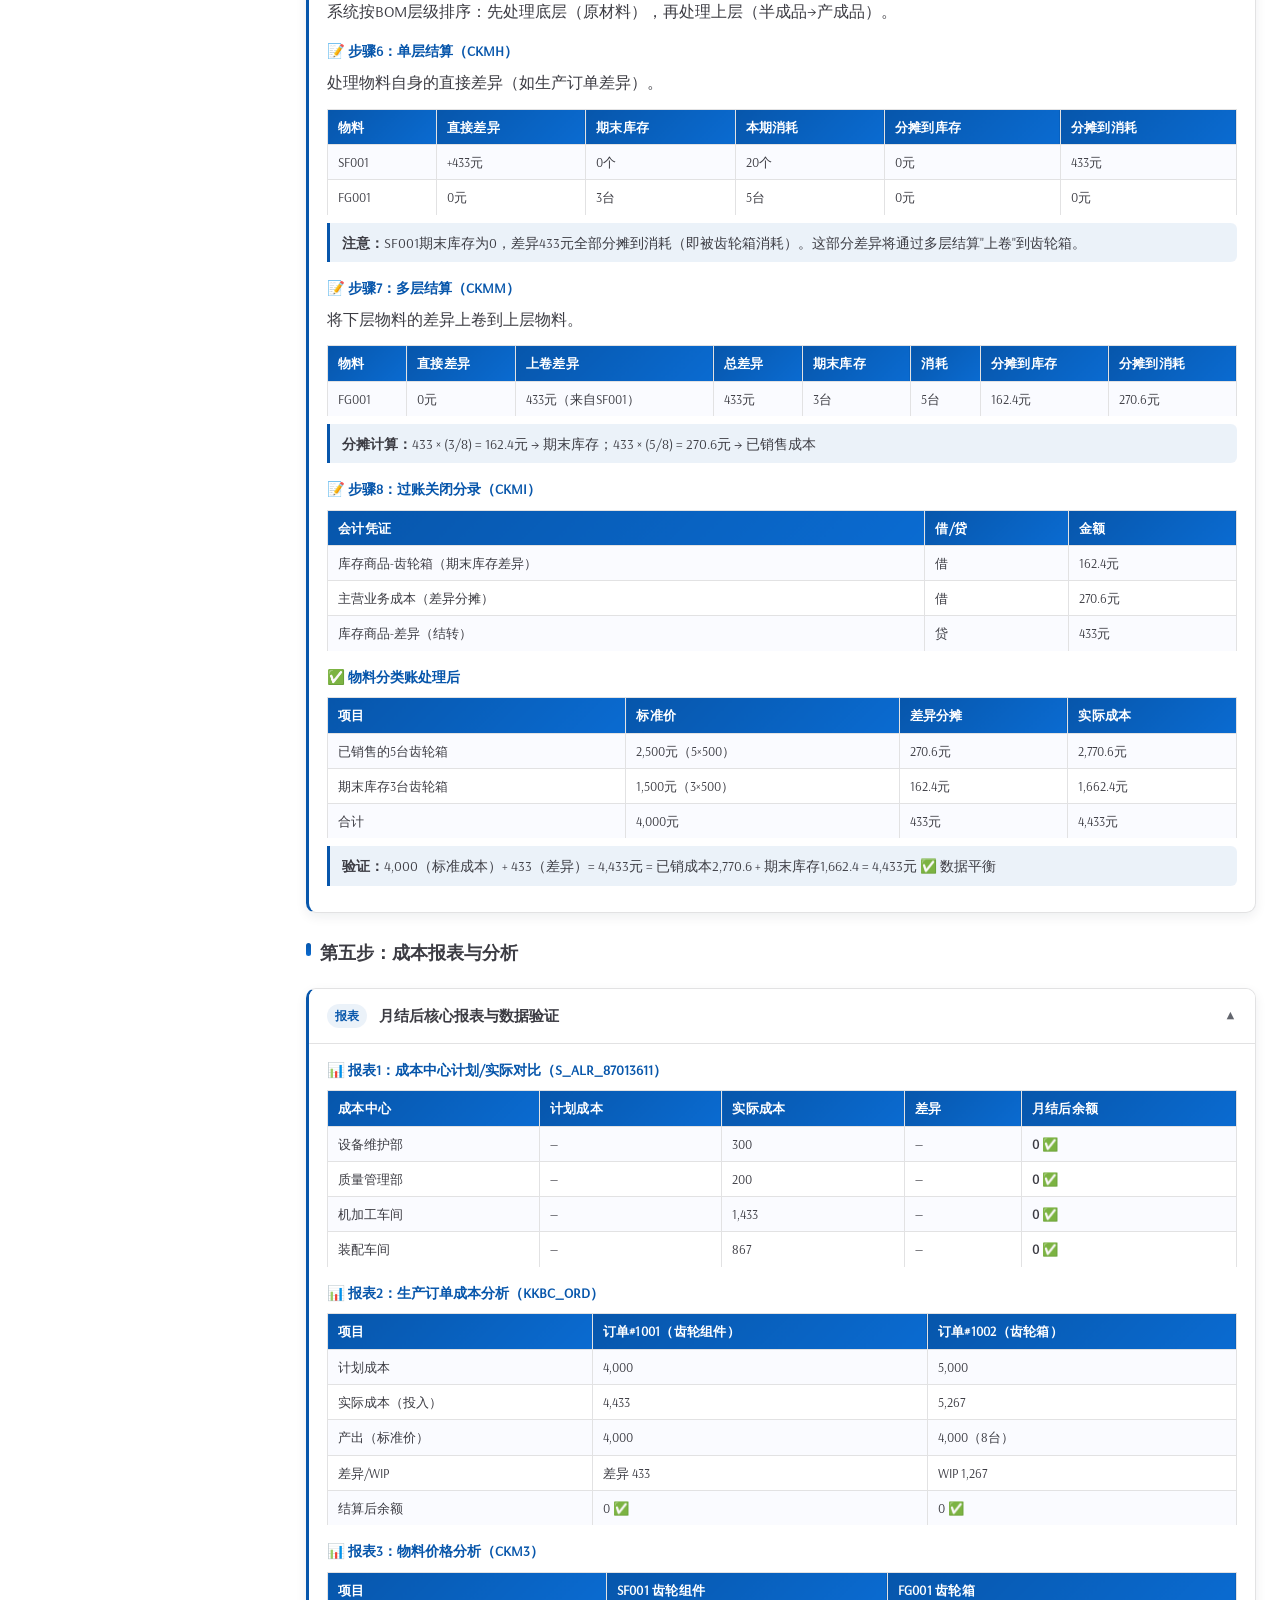
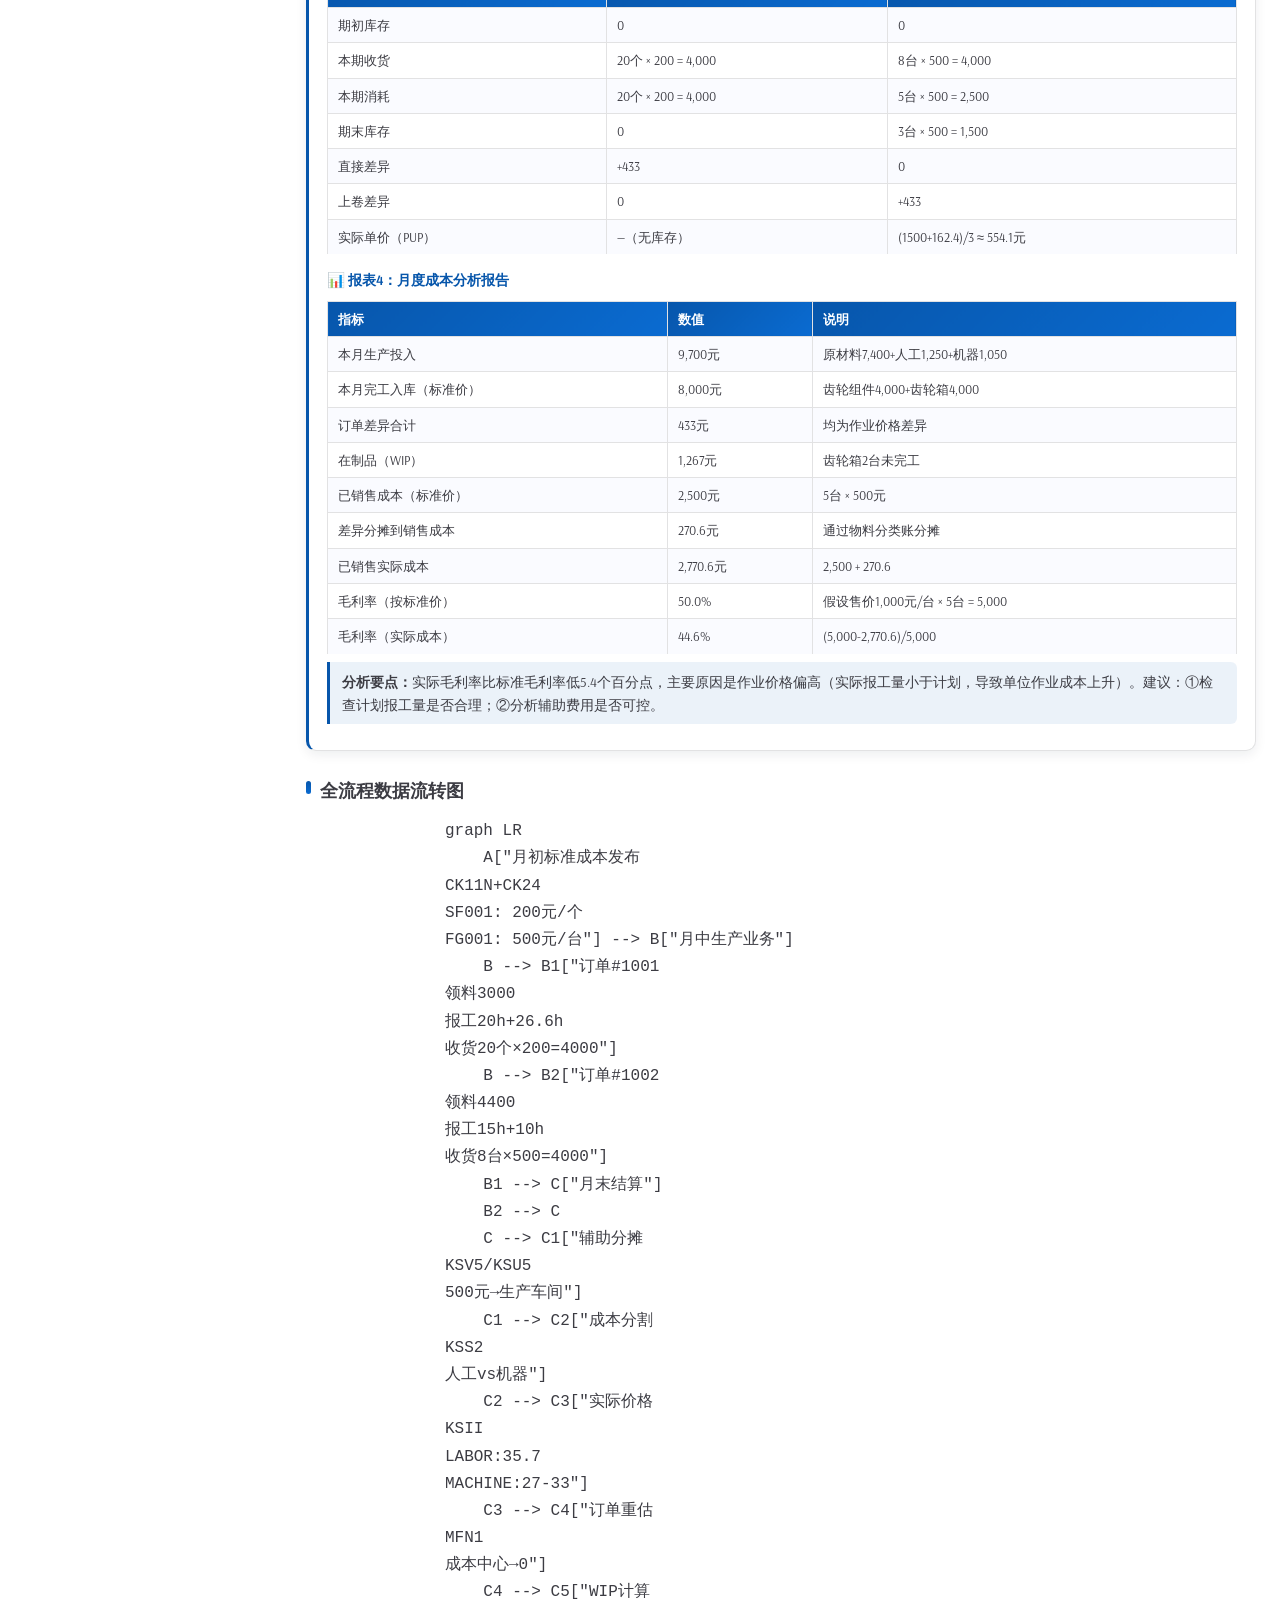
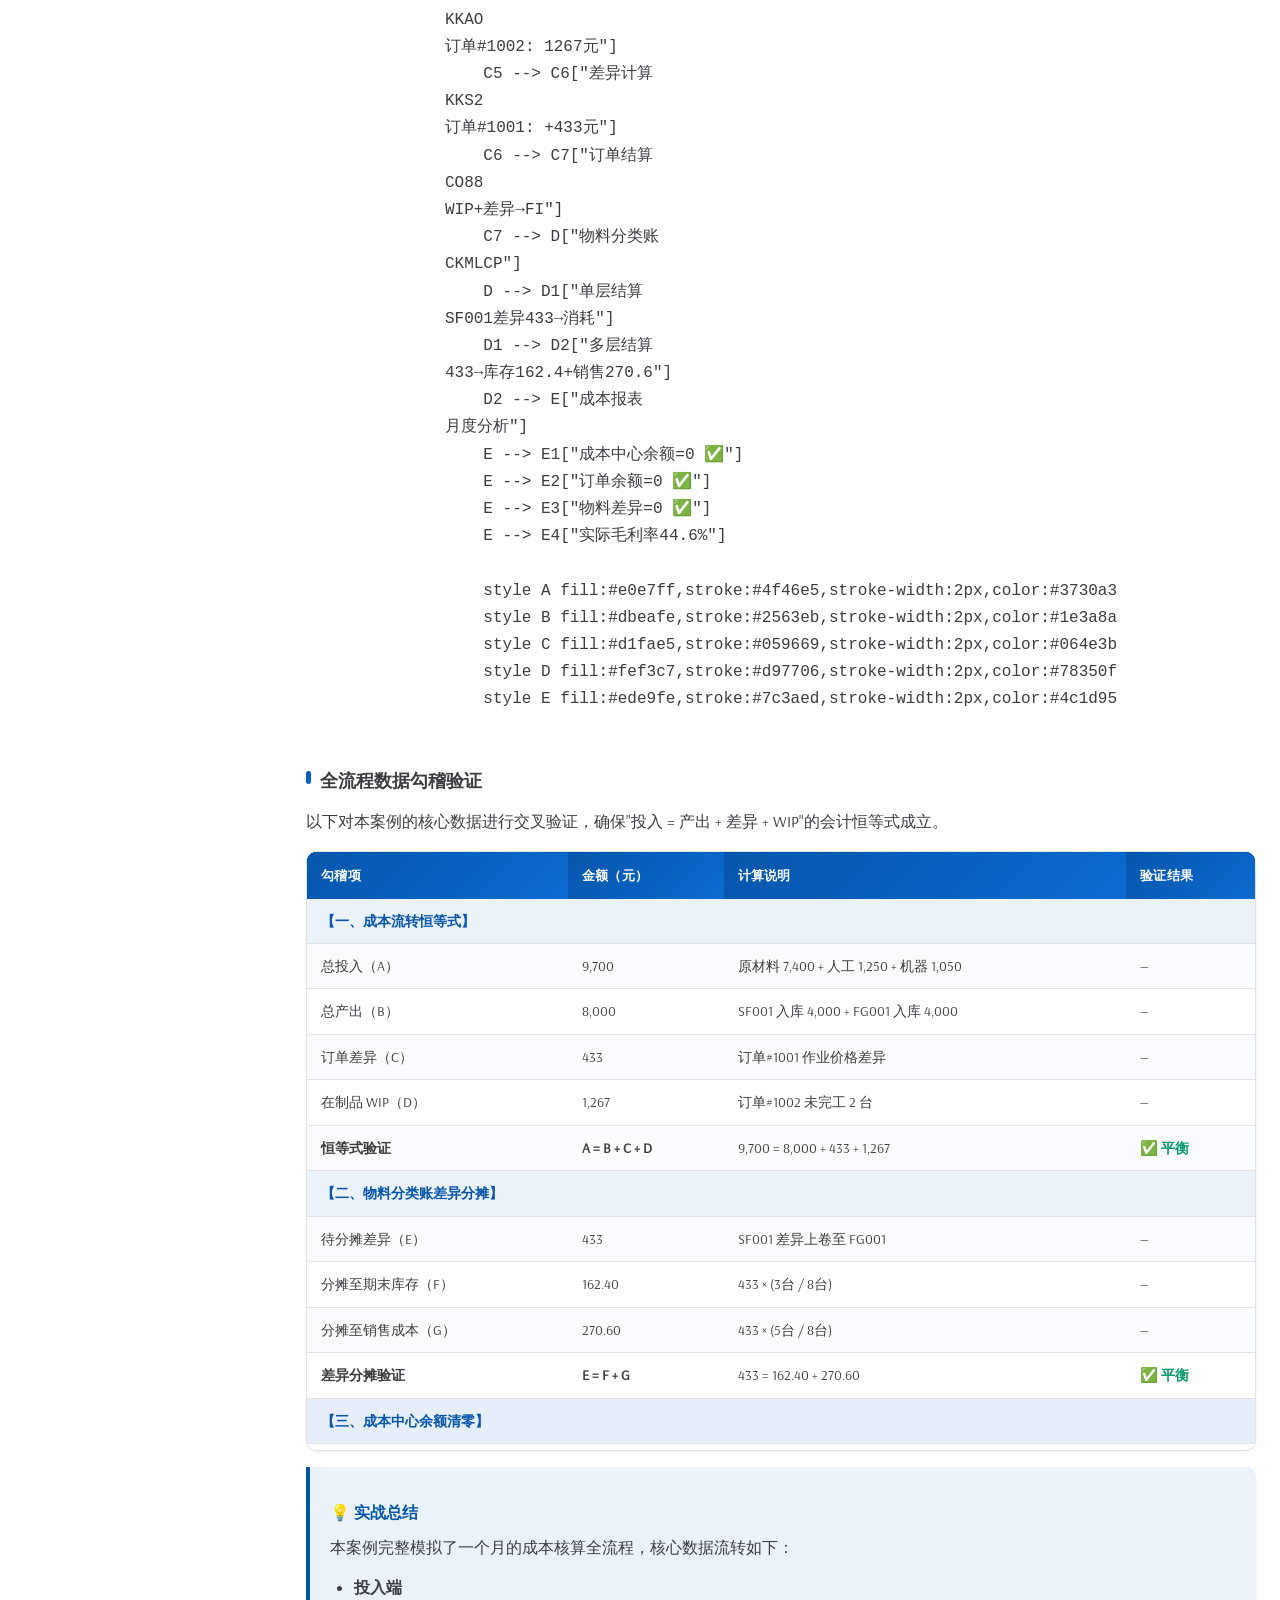
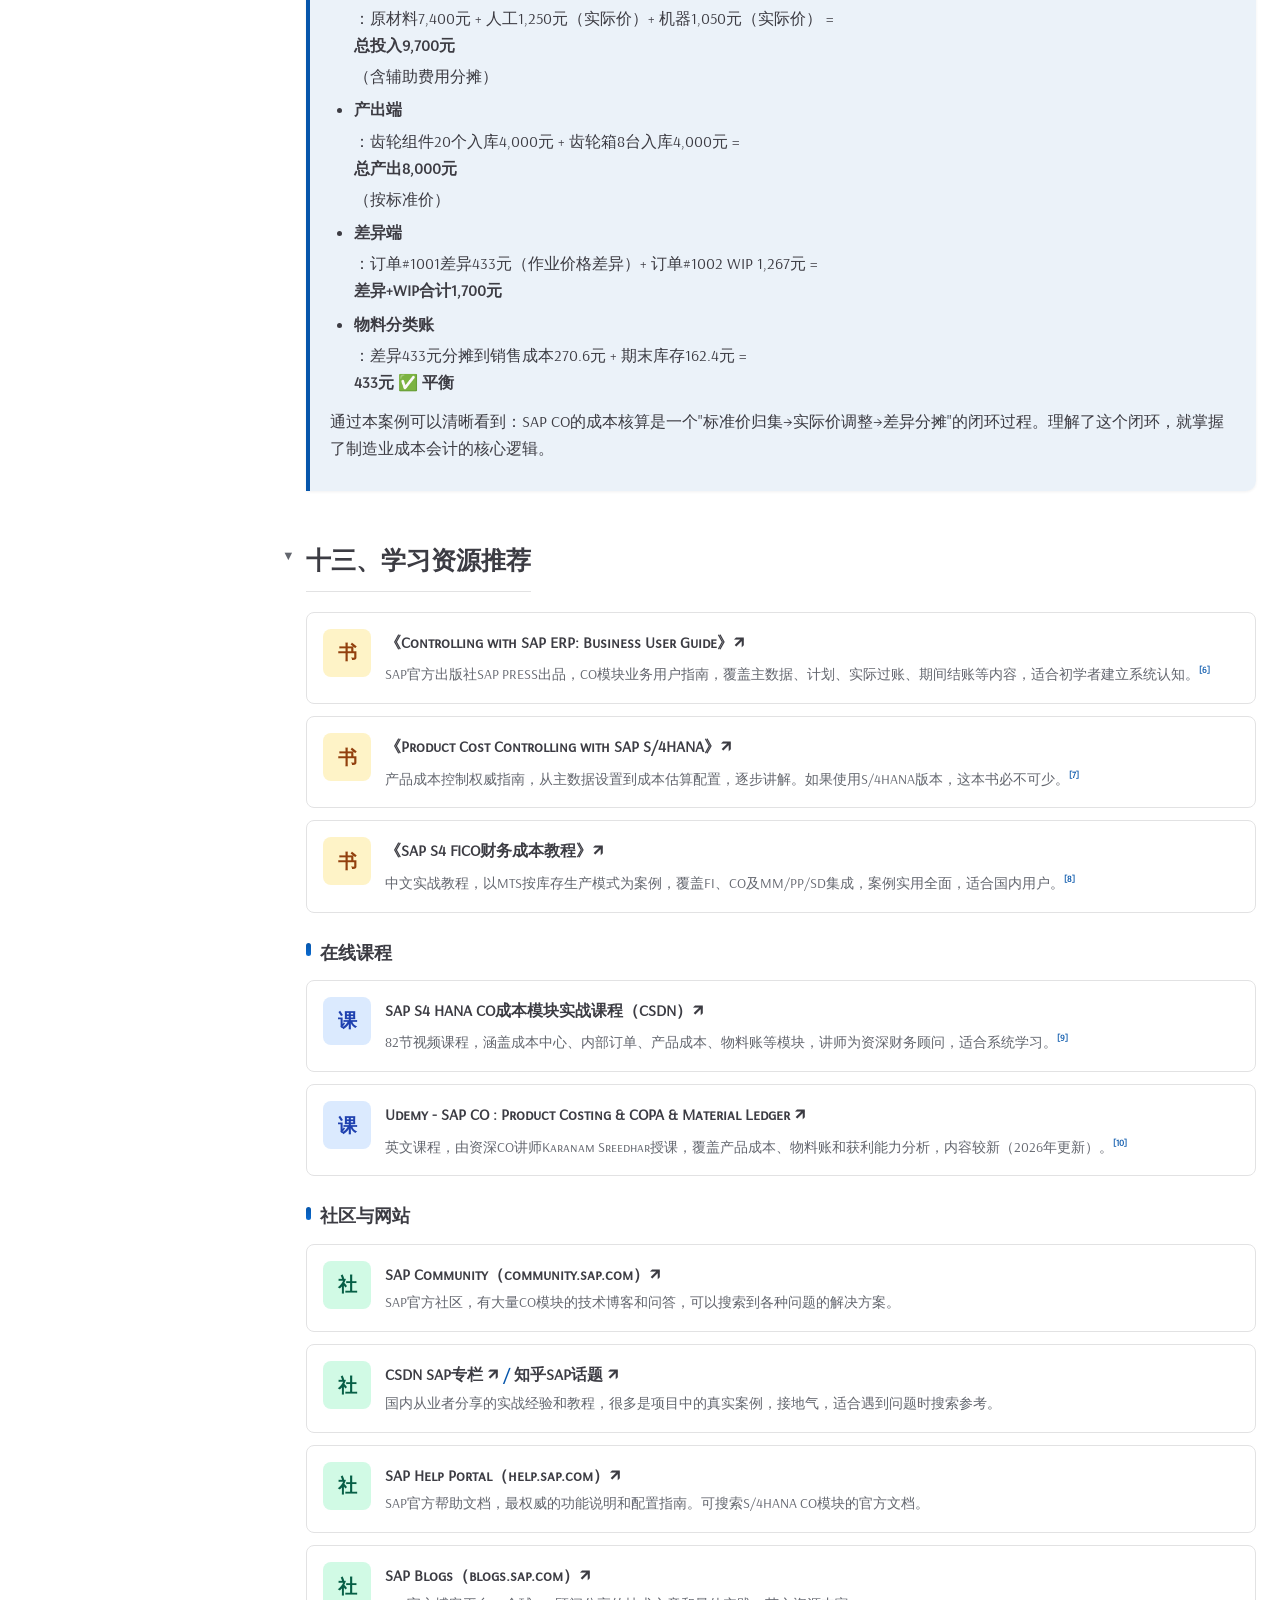
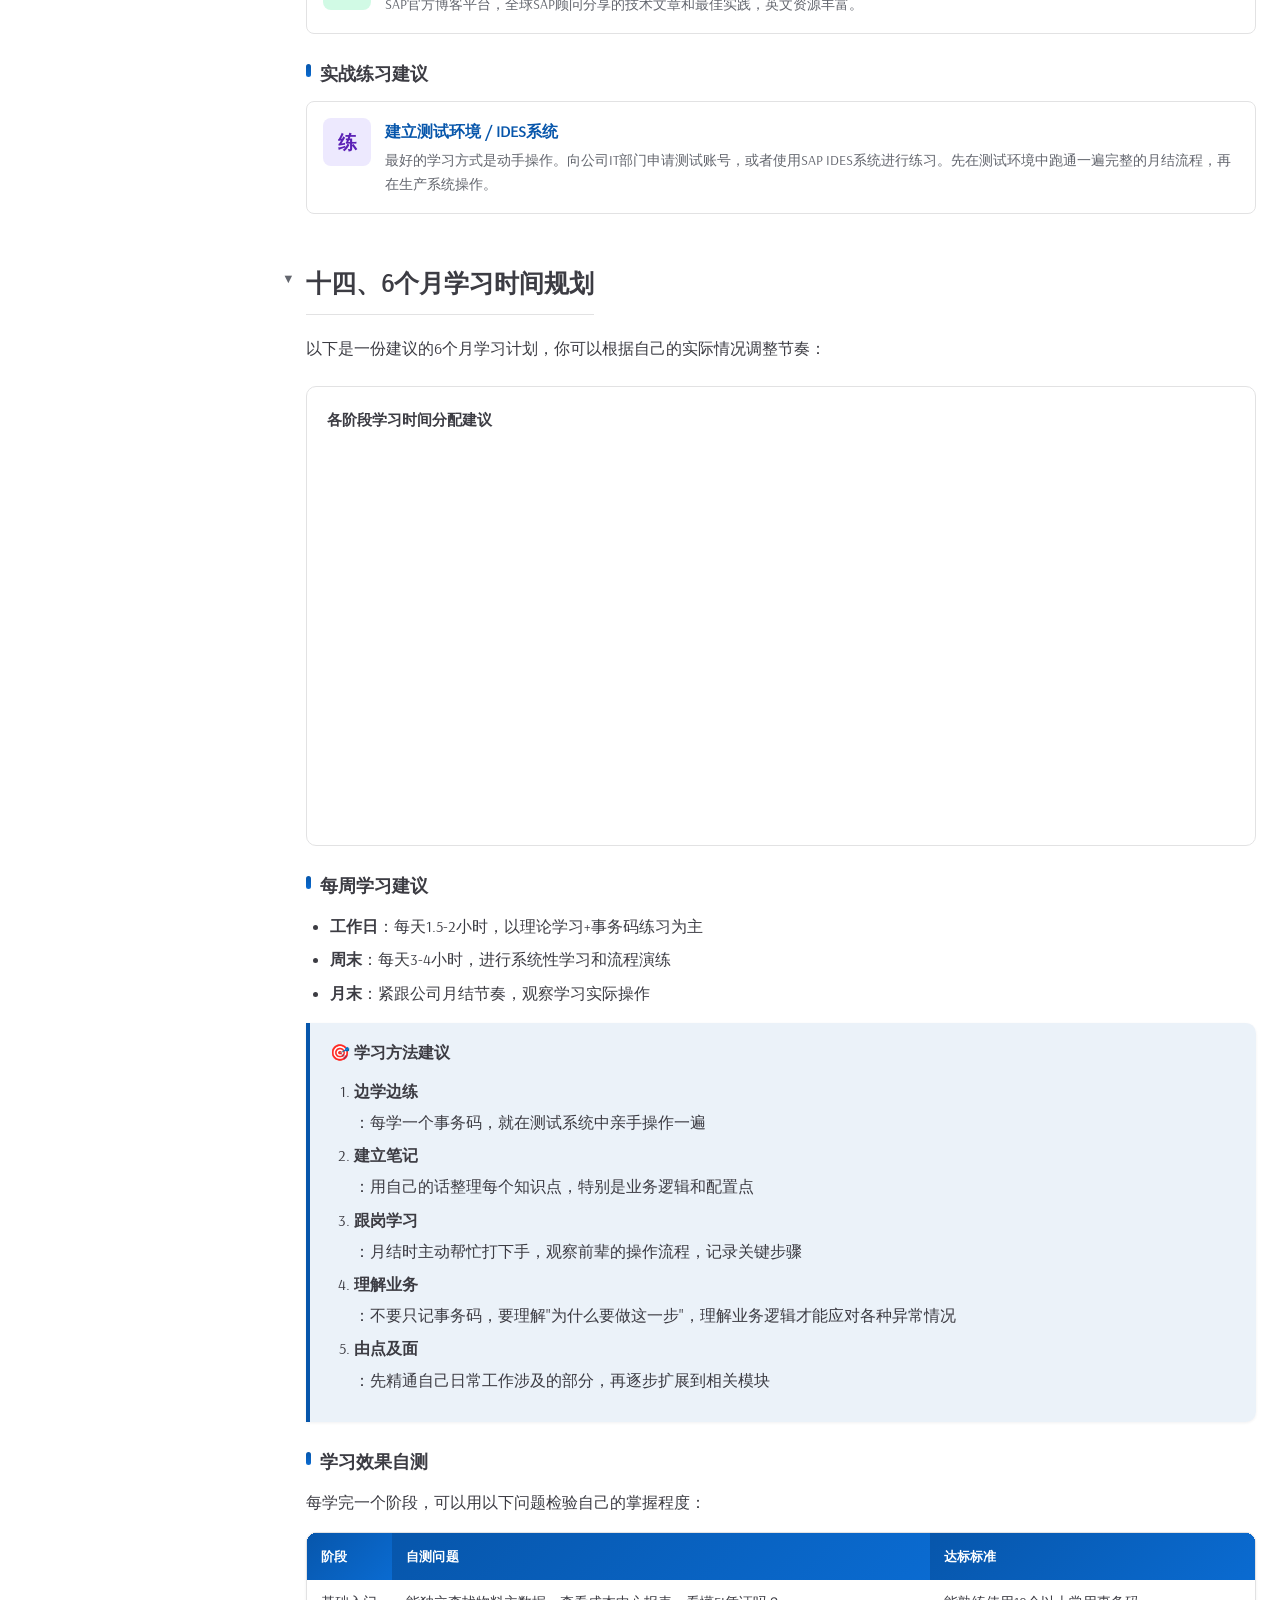
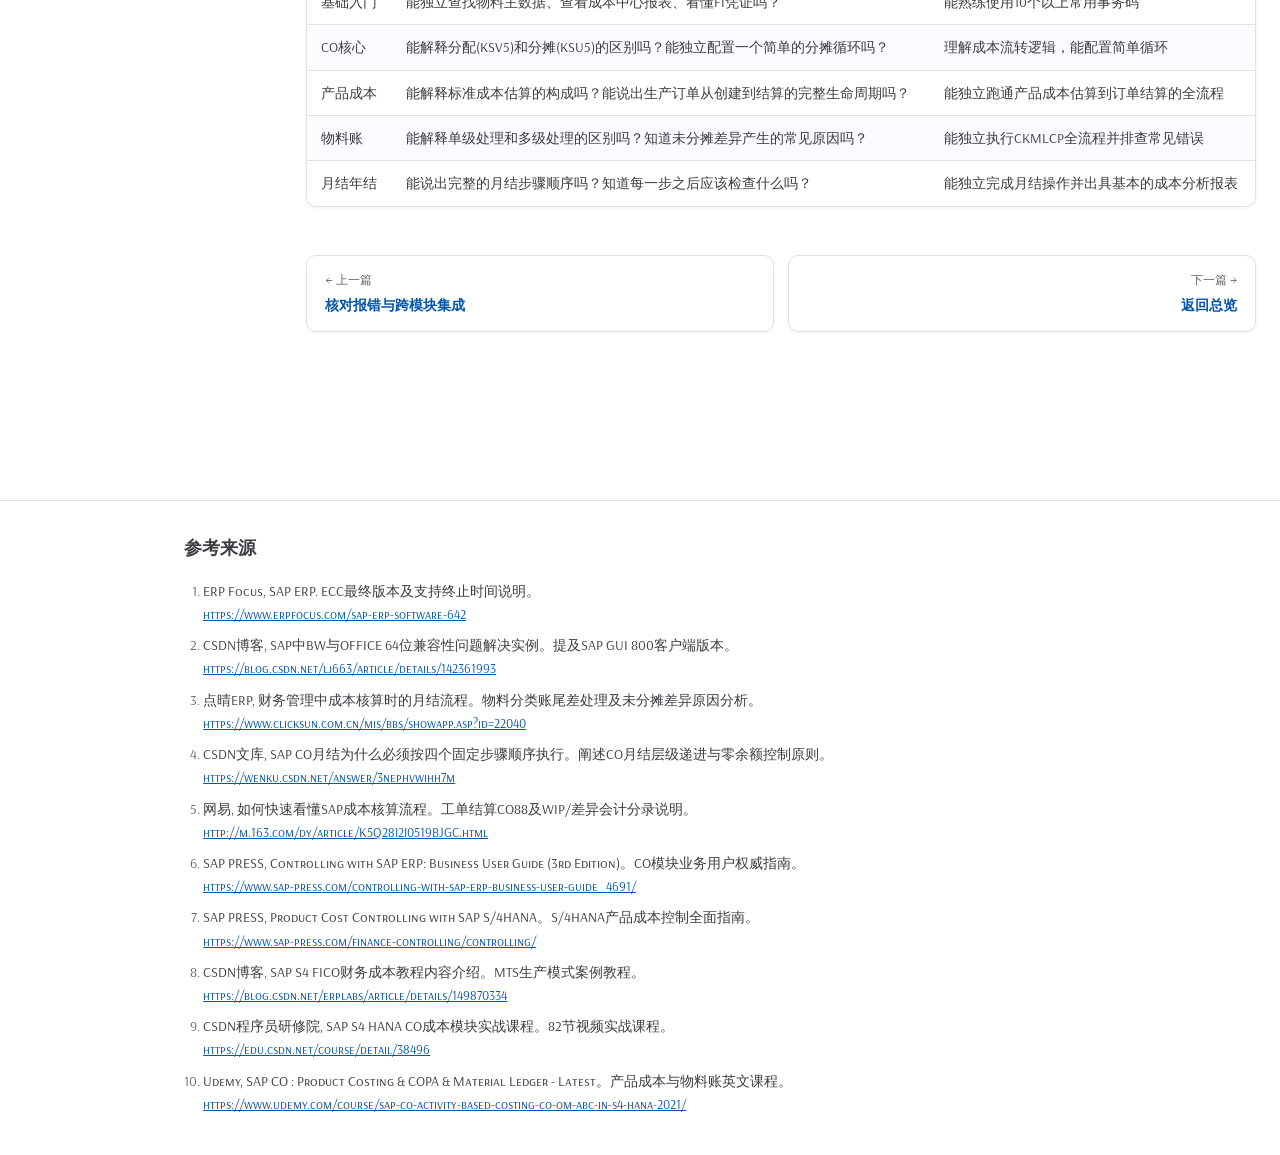
==== commit 5aee40af: "feat: 新增报价成本核算与成本分析专栏(07) 面向"市场接单-总经理决策"业务场景，新增第七个学习专栏，覆盖： - 接单决策成本测算流程与四类取数来源（材料/作业/能耗/制造费用） - 原材料价" ====
--- a/cases-resources.html
+++ b/cases-resources.html
@@ -29,6 +29,7 @@
       <a href="special-yearend.html">特殊与年结</a>
       <a href="integration.html">核对与集成</a>
       <a href="cases-resources.html" class="active">案例与资源</a>
+      <a href="cost-analysis.html">报价与分析</a>
     </nav>
     <div class="topnav-search">
       <input type="text" id="globalSearch" placeholder="搜索事务码 / 关键词..." autocomplete="off">
@@ -61,6 +62,9 @@
       <a class="sb-item" href="#resources">学习资源推荐</a>
       <a class="sb-item" href="#plan">6个月时间规划</a>
     </div>
+  </div>
+  <div class="sb-group">
+    <a class="sb-group-link" href="cost-analysis.html"><span class="sb-num">07</span>报价核算与成本分析</a>
   </div>
 </aside>
 
--- a/assets/styles.css
+++ b/assets/styles.css
@@ -61,53 +61,6 @@
     padding: 0 24px;
   }
 
-  /* Header */
-  header.hero {
-    background: linear-gradient(135deg, #1e3a5f 0%, #2563eb 50%, #0891b2 100%);
-    color: #fff;
-    padding: 60px 0 50px;
-    position: relative;
-    overflow: hidden;
-  }
-  header.hero::before {
-    content: '';
-    position: absolute;
-    top: 0; left: 0; right: 0; bottom: 0;
-    background: radial-gradient(circle at 20% 80%, rgba(255,255,255,0.1) 0%, transparent 50%),
-                radial-gradient(circle at 80% 20%, rgba(255,255,255,0.08) 0%, transparent 40%);
-  }
-  header.hero .container { position: relative; z-index: 1; }
-  header.hero h1 {
-    font-size: 2rem;
-    font-weight: 700;
-    margin-bottom: 12px;
-    letter-spacing: -0.02em;
-  }
-  header.hero .subtitle {
-    font-size: 1.05rem;
-    opacity: 0.9;
-    max-width: 600px;
-  }
-  header.hero .meta {
-    margin-top: 24px;
-    display: flex;
-    gap: 24px;
-    flex-wrap: wrap;
-  }
-  header.hero .meta-item {
-    display: flex;
-    align-items: center;
-    gap: 8px;
-    font-size: 0.9rem;
-    opacity: 0.85;
-  }
-  header.hero .meta-item .dot {
-    width: 8px; height: 8px;
-    border-radius: 50%;
-    background: #34d399;
-    box-shadow: 0 0 8px rgba(52,211,153,0.6);
-  }
-
   /* Navigation Tabs */
   nav.toc {
     background: var(--bg2);
@@ -1109,9 +1062,7 @@
 
   @media (max-width: 768px) {
     .two-col { grid-template-columns: 1fr; }
-    header.hero h1 { font-size: 1.5rem; }
     section h2 { font-size: 1.25rem; }
-    header.hero { padding: 40px 0 30px; }
     .content-area { padding: 20px 12px 40px; }
     .back-to-top { bottom: calc(16px + env(safe-area-inset-bottom, 0px)); right: 16px; }
     /* 增强：移动端可读性与布局 */
@@ -1127,8 +1078,6 @@
     .mermaid svg { max-width: none; height: auto; }
     .chart-figure { padding: 12px; }
     .chart-figure figcaption { font-size: 0.85rem; }
-    /* Hero meta 纵向排列 */
-    header.hero .meta { flex-direction: column; gap: 8px; }
     /* SAP 模拟允许横向滚动 */
     .sap-mockup { overflow-x: auto; }
     .sap-field-row { flex-wrap: wrap; }
@@ -1139,9 +1088,6 @@
   /* 小屏手机 (≤480px) */
   @media (max-width: 480px) {
     .container { padding: 0 14px; }
-    header.hero h1 { font-size: 1.3rem; line-height: 1.3; }
-    header.hero .subtitle { font-size: 0.92rem; }
-    header.hero { padding: 32px 0 24px; }
     section h2 { font-size: 1.15rem; }
     section h3 { font-size: 1rem; }
     .content-area { padding: 16px 10px 36px; }
@@ -1420,15 +1366,6 @@
     border-radius: 0 0 var(--radius) var(--radius);
   }
 
-  /* === 多页面站点：子页紧凑头部 === */
-  .hero--compact { padding: 26px 0 20px; }
-  .hero--compact h1 { font-size: 1.55rem; margin-bottom: 6px; }
-  .hero--compact .subtitle { font-size: 0.95rem; margin: 0; }
-  .hero--compact .meta { display: none; }
-  @media (max-width: 768px) {
-    .hero--compact { padding: 20px 0 16px; }
-    .hero--compact h1 { font-size: 1.25rem; }
-  }
   /* 搜索结果：跨页来源标记 */
   .sr-page {
     font-size: 0.72rem;
@@ -1449,62 +1386,6 @@
   @keyframes page-in {
     from { opacity: 0; }
     to { opacity: 1; }
-  }
-
-  /* === 首页 Hub：英雄区搜索 === */
-  .page-home .content-area {
-    max-width: 1000px;
-    margin: 0 auto;
-    width: 100%;
-  }
-  .hero-search {
-    position: relative;
-    max-width: 560px;
-    margin: 26px auto 0;
-    text-align: left;
-  }
-  .hero-search input {
-    width: 100%;
-    padding: 12px 18px 12px 44px;
-    border: 1px solid rgba(255,255,255,0.35);
-    border-radius: 999px;
-    font-size: 0.95rem;
-    background: rgba(255,255,255,0.14);
-    color: #fff;
-    backdrop-filter: blur(6px);
-    transition: background var(--transition), border-color var(--transition);
-  }
-  .hero-search input::placeholder { color: rgba(255,255,255,0.75); }
-  .hero-search input:focus {
-    outline: none;
-    background: rgba(255,255,255,0.22);
-    border-color: rgba(255,255,255,0.6);
-  }
-  .hero-search::before {
-    content: '';
-    position: absolute;
-    left: 18px; top: 50%;
-    width: 14px; height: 14px;
-    transform: translateY(-60%);
-    border: 2px solid rgba(255,255,255,0.8);
-    border-radius: 50%;
-    pointer-events: none;
-  }
-  .hero-search::after {
-    content: '';
-    position: absolute;
-    left: 29px; top: calc(50% + 4px);
-    width: 7px; height: 2px;
-    background: rgba(255,255,255,0.8);
-    transform: rotate(45deg);
-    pointer-events: none;
-  }
-  .hero-search .search-results {
-    position: absolute;
-    top: 100%; left: 0; right: 0;
-    z-index: 30;
-    margin-top: 8px;
-    color: var(--ink);
   }
 
   /* === 首页 Hub：统计条 === */
@@ -1705,7 +1586,6 @@
     .col-grid { grid-template-columns: 1fr; gap: 12px; }
     .page-pager { grid-template-columns: 1fr; }
     .page-pager .pager-next { text-align: left; }
-    .hero-search { max-width: 100%; }
   }
 
   /* === 主题页：无侧边栏正文布局 === */
@@ -1875,6 +1755,7 @@
 
   /* === 正文列 === */
   .docs-main { min-width: 0; padding-top: 4px; }
+  .docs-main section { scroll-margin-top: calc(3.5rem + 14px); }
   .page-title {
     font-size: 1.9rem;
     font-weight: 700;
@@ -1934,26 +1815,27 @@
   /* 翻页器位于正文列内 */
   .docs-main .page-pager { margin: 44px 0 4px; }
 
-  /* === 首页：浅色头部 === */
-  .home-head { padding: 44px 0 6px; }
-  .home-head h1 {
-    font-size: 2.1rem;
-    font-weight: 700;
-    letter-spacing: -0.02em;
-    color: var(--ink);
-    text-align: center;
-    margin-bottom: 10px;
-  }
-  .home-head .subtitle {
-    text-align: center;
-    color: var(--muted);
-    font-size: 1.02rem;
-    max-width: 640px;
-    margin: 0 auto;
-  }
-  .home-head .meta { justify-content: center; margin-top: 18px; }
-  .home-head .meta-item { color: var(--muted); font-size: 0.88rem; opacity: 1; }
-  .home-head .meta-item .dot { background: var(--accent); box-shadow: none; }
+  /* 首页标题区元信息行（位于中栏，与子页标题结构一致） */
+  .page-meta {
+    display: flex;
+    gap: 18px;
+    flex-wrap: wrap;
+    margin: -8px 0 26px;
+  }
+  .page-meta .meta-item {
+    display: flex;
+    align-items: center;
+    gap: 7px;
+    color: var(--muted);
+    font-size: 0.85rem;
+  }
+  .page-meta .meta-item .dot {
+    width: 7px;
+    height: 7px;
+    border-radius: 50%;
+    background: var(--accent);
+    flex-shrink: 0;
+  }
 
   /* === 响应式 === */
   @media (max-width: 1280px) {
@@ -1981,7 +1863,6 @@
     .docs-sidebar.open { transform: none; }
     .sb-sub { display: block; }
     .page-title { font-size: 1.5rem; }
-    .home-head h1 { font-size: 1.6rem; }
   }
   @media (max-width: 480px) {
     .topnav-inner { padding: 0 12px; gap: 10px; }
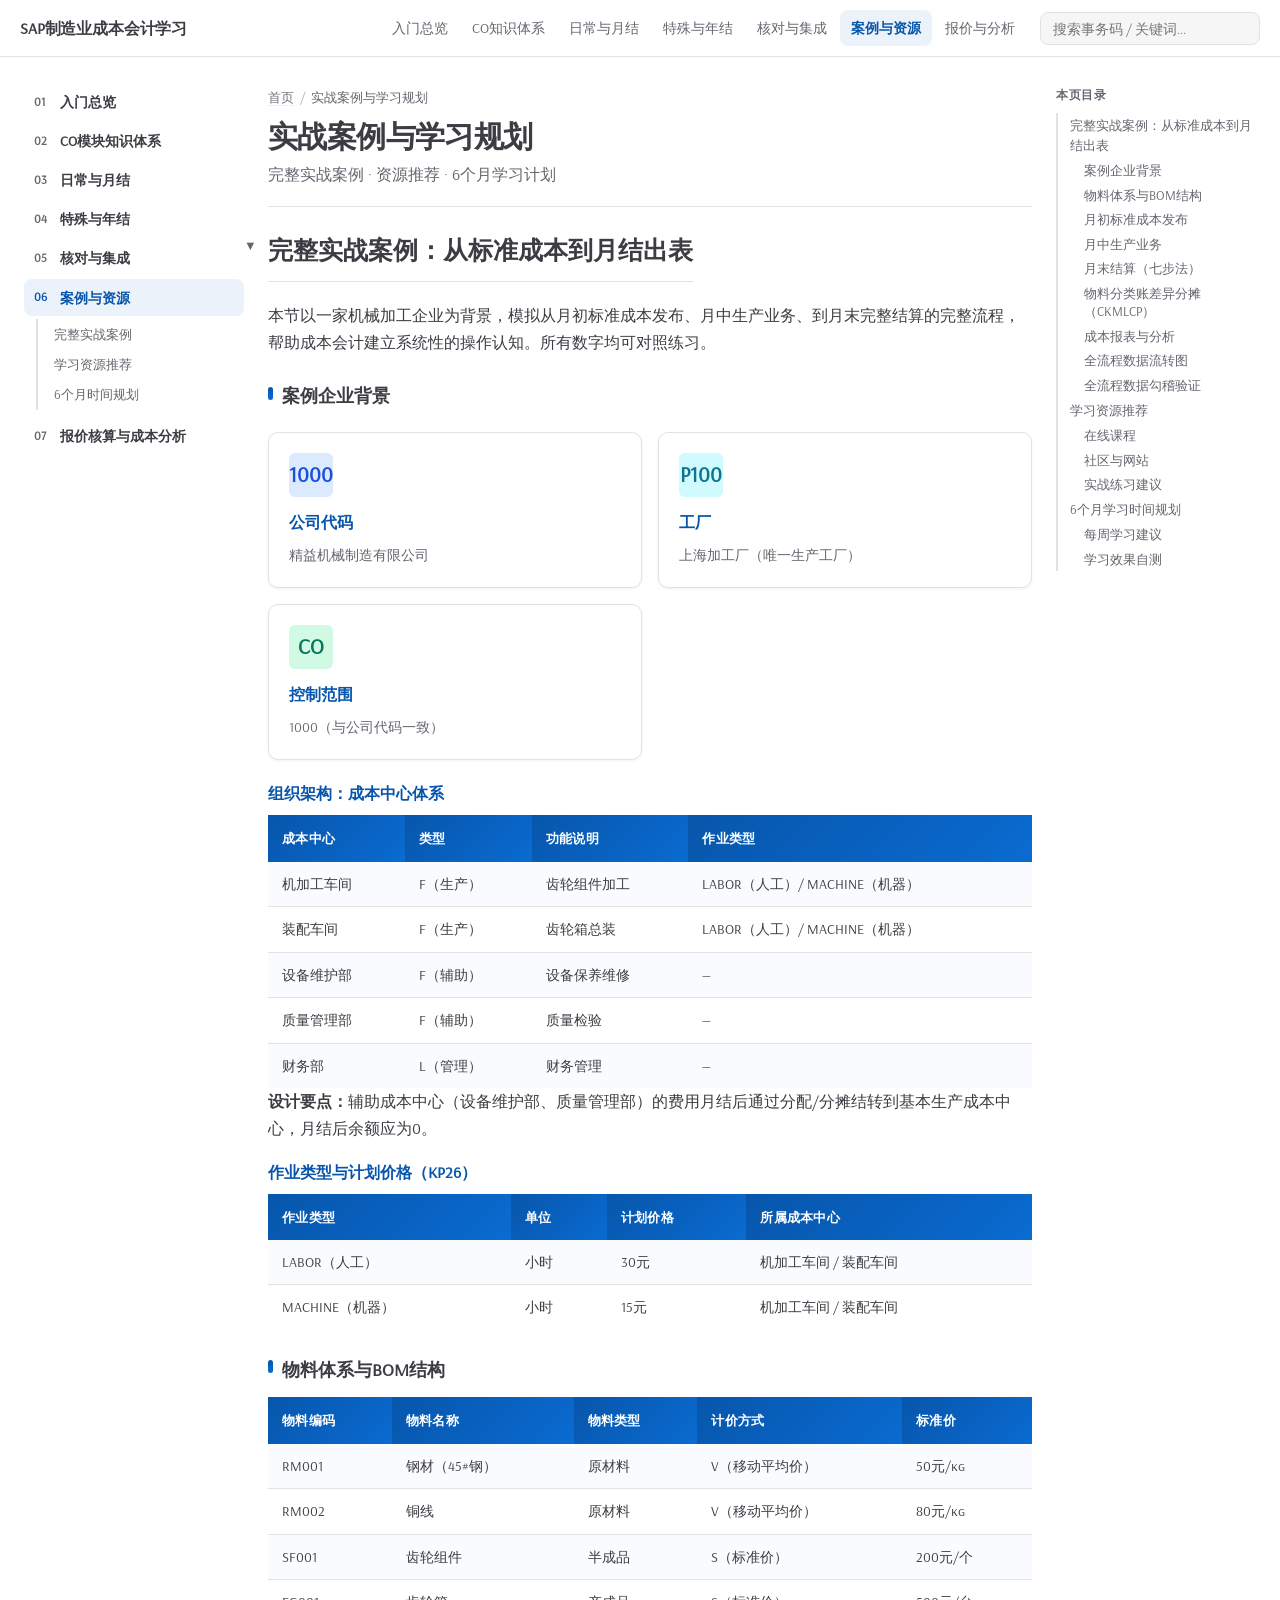
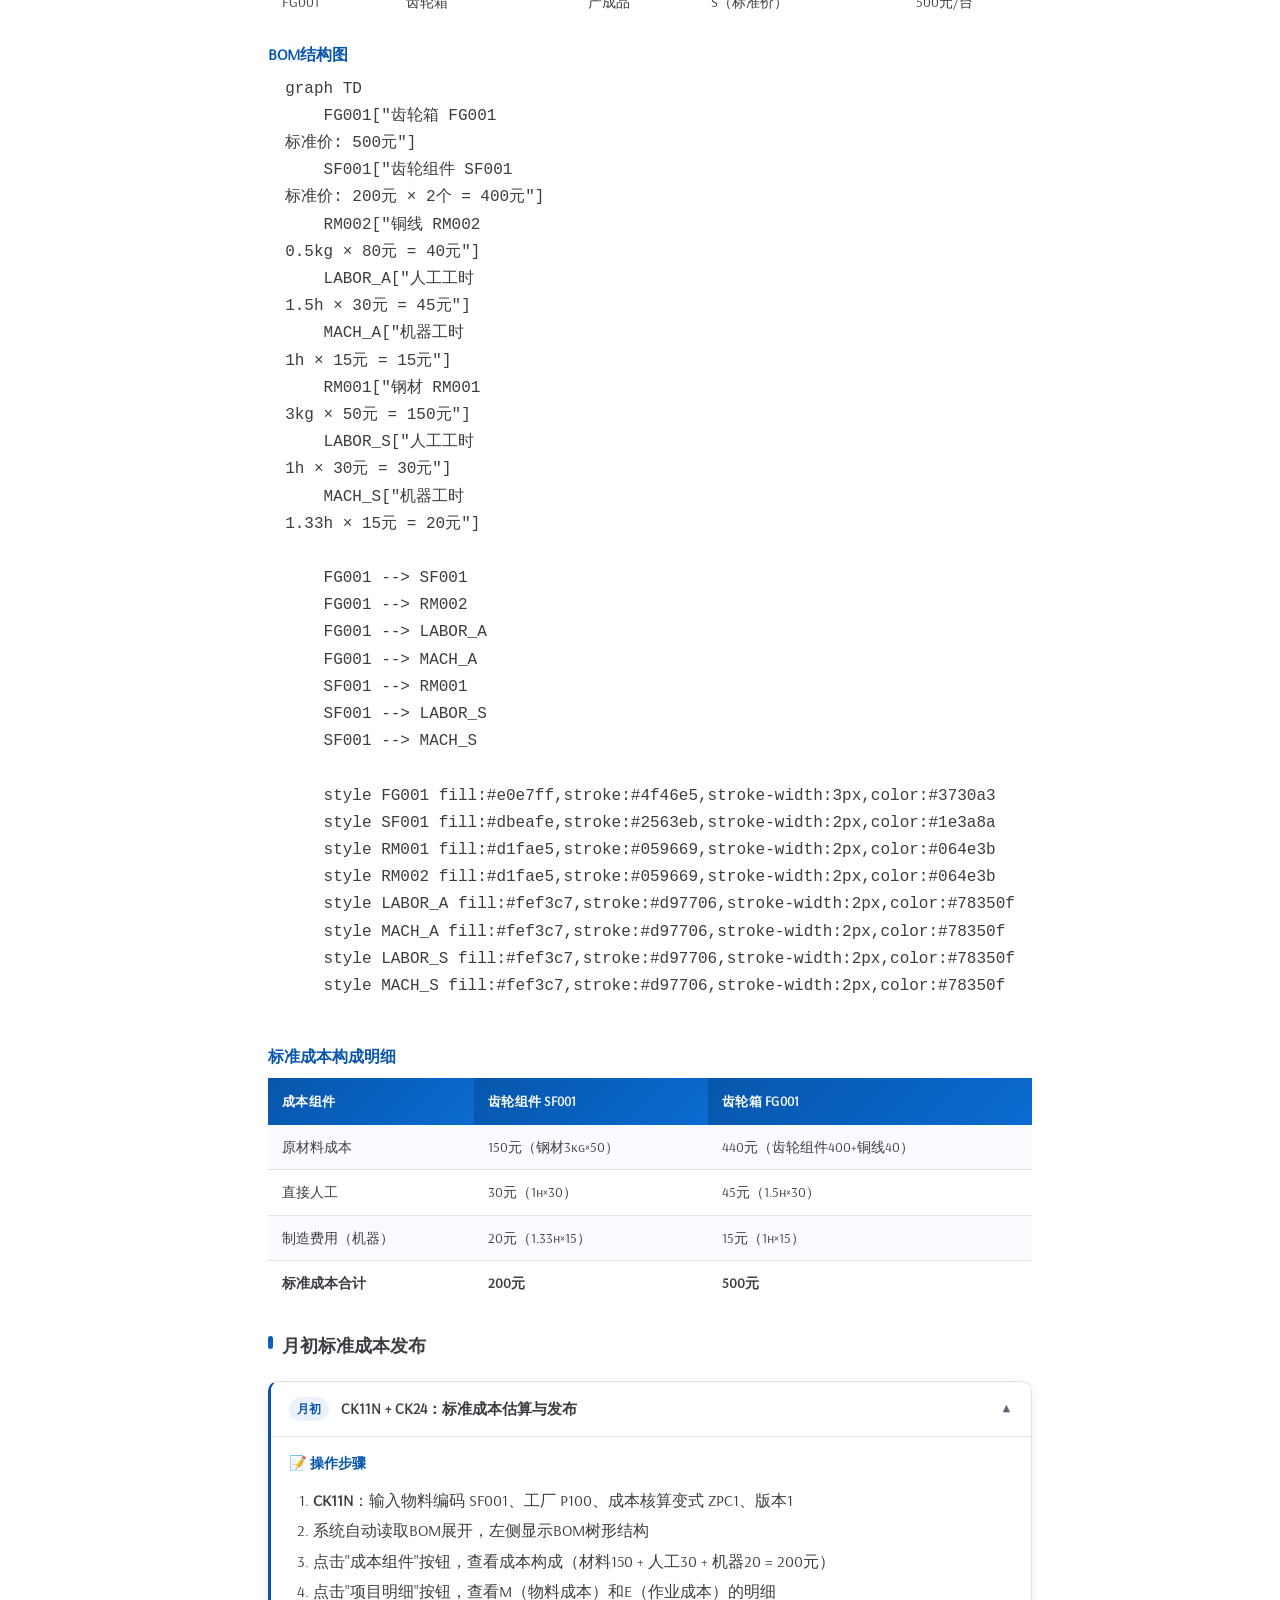
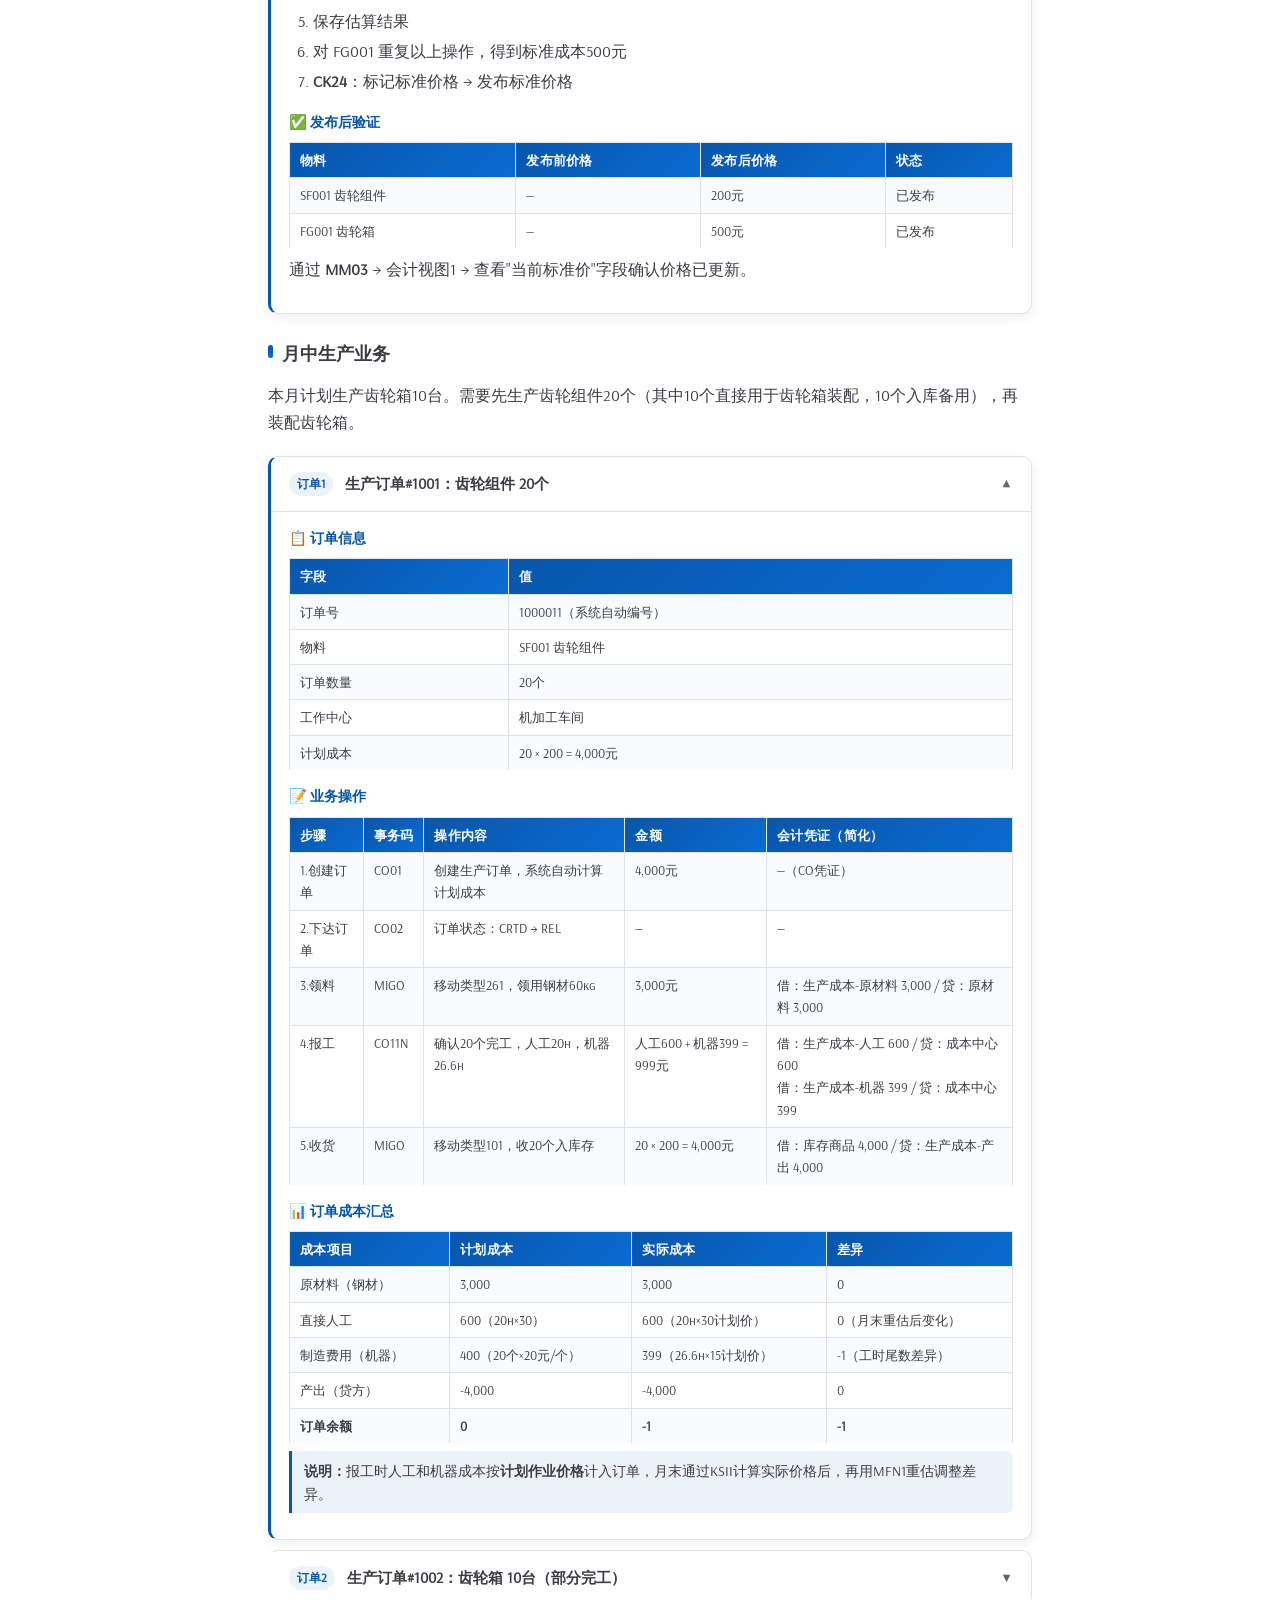
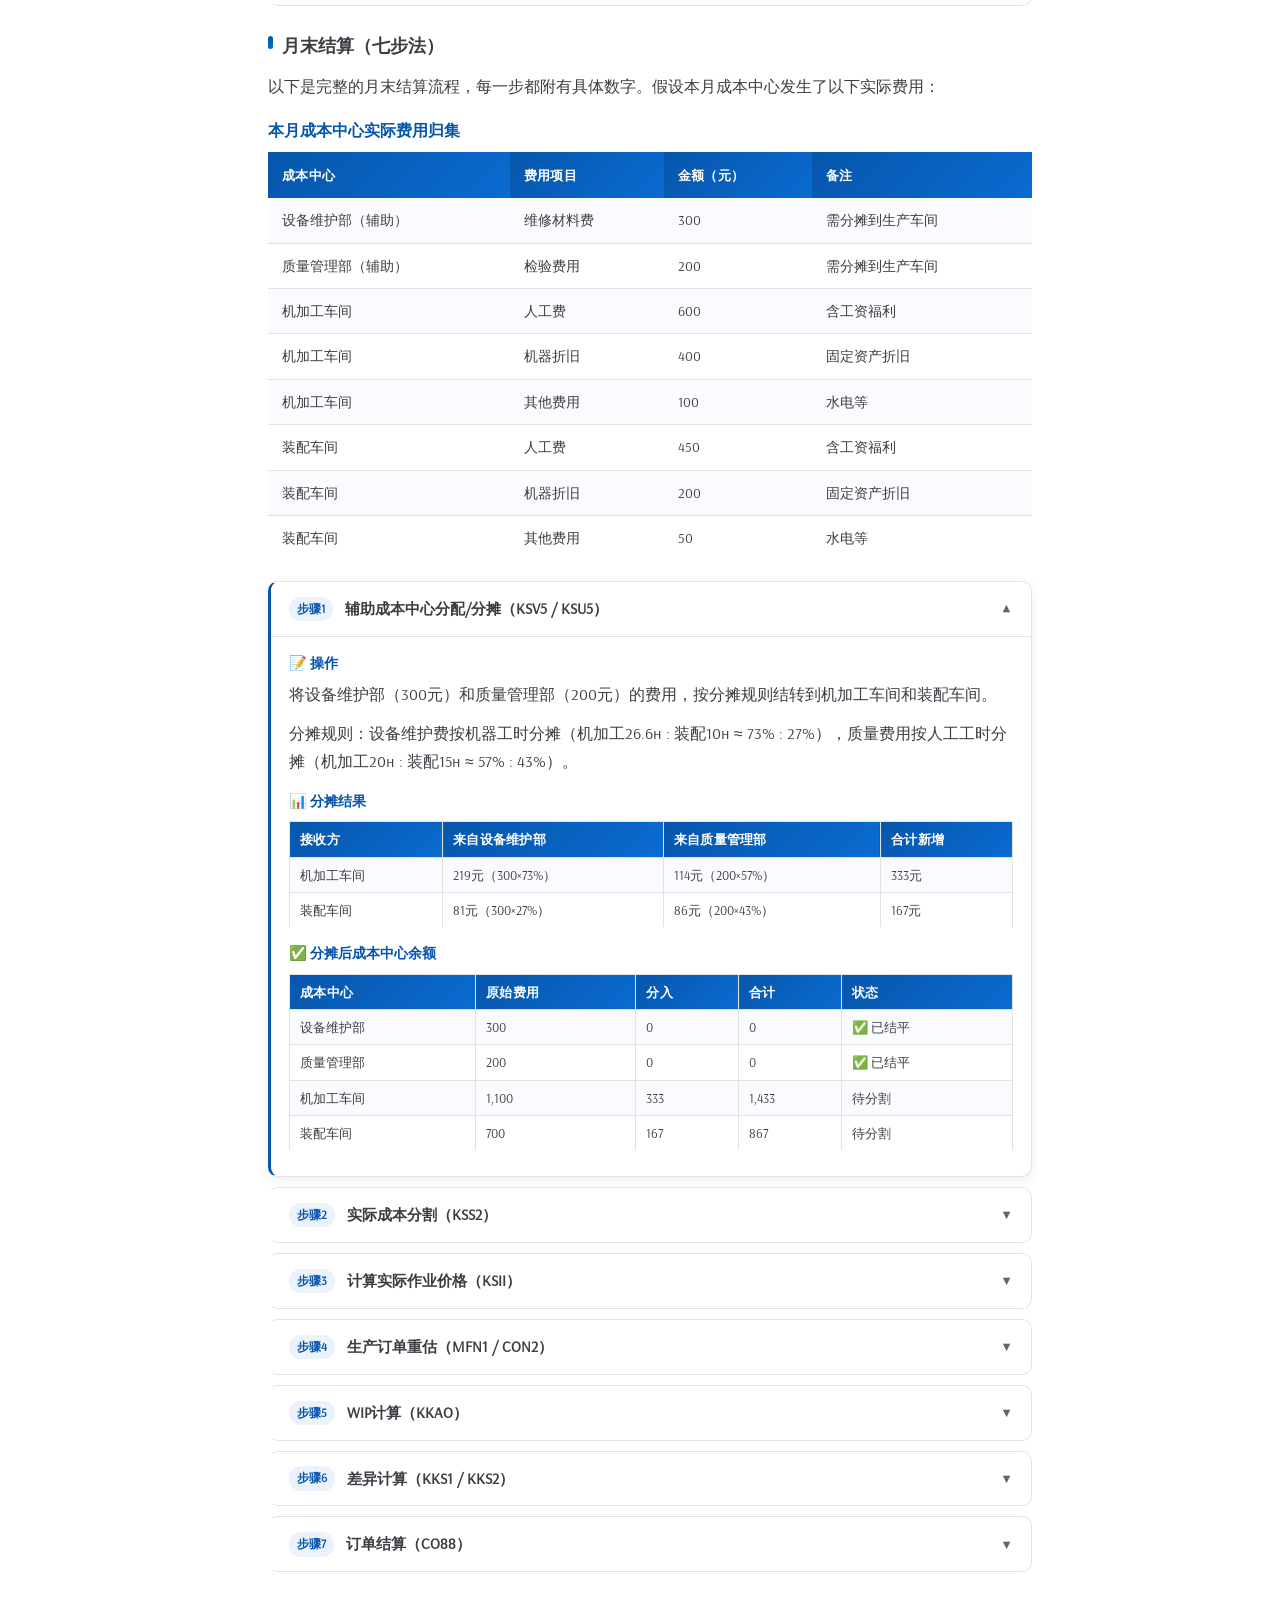
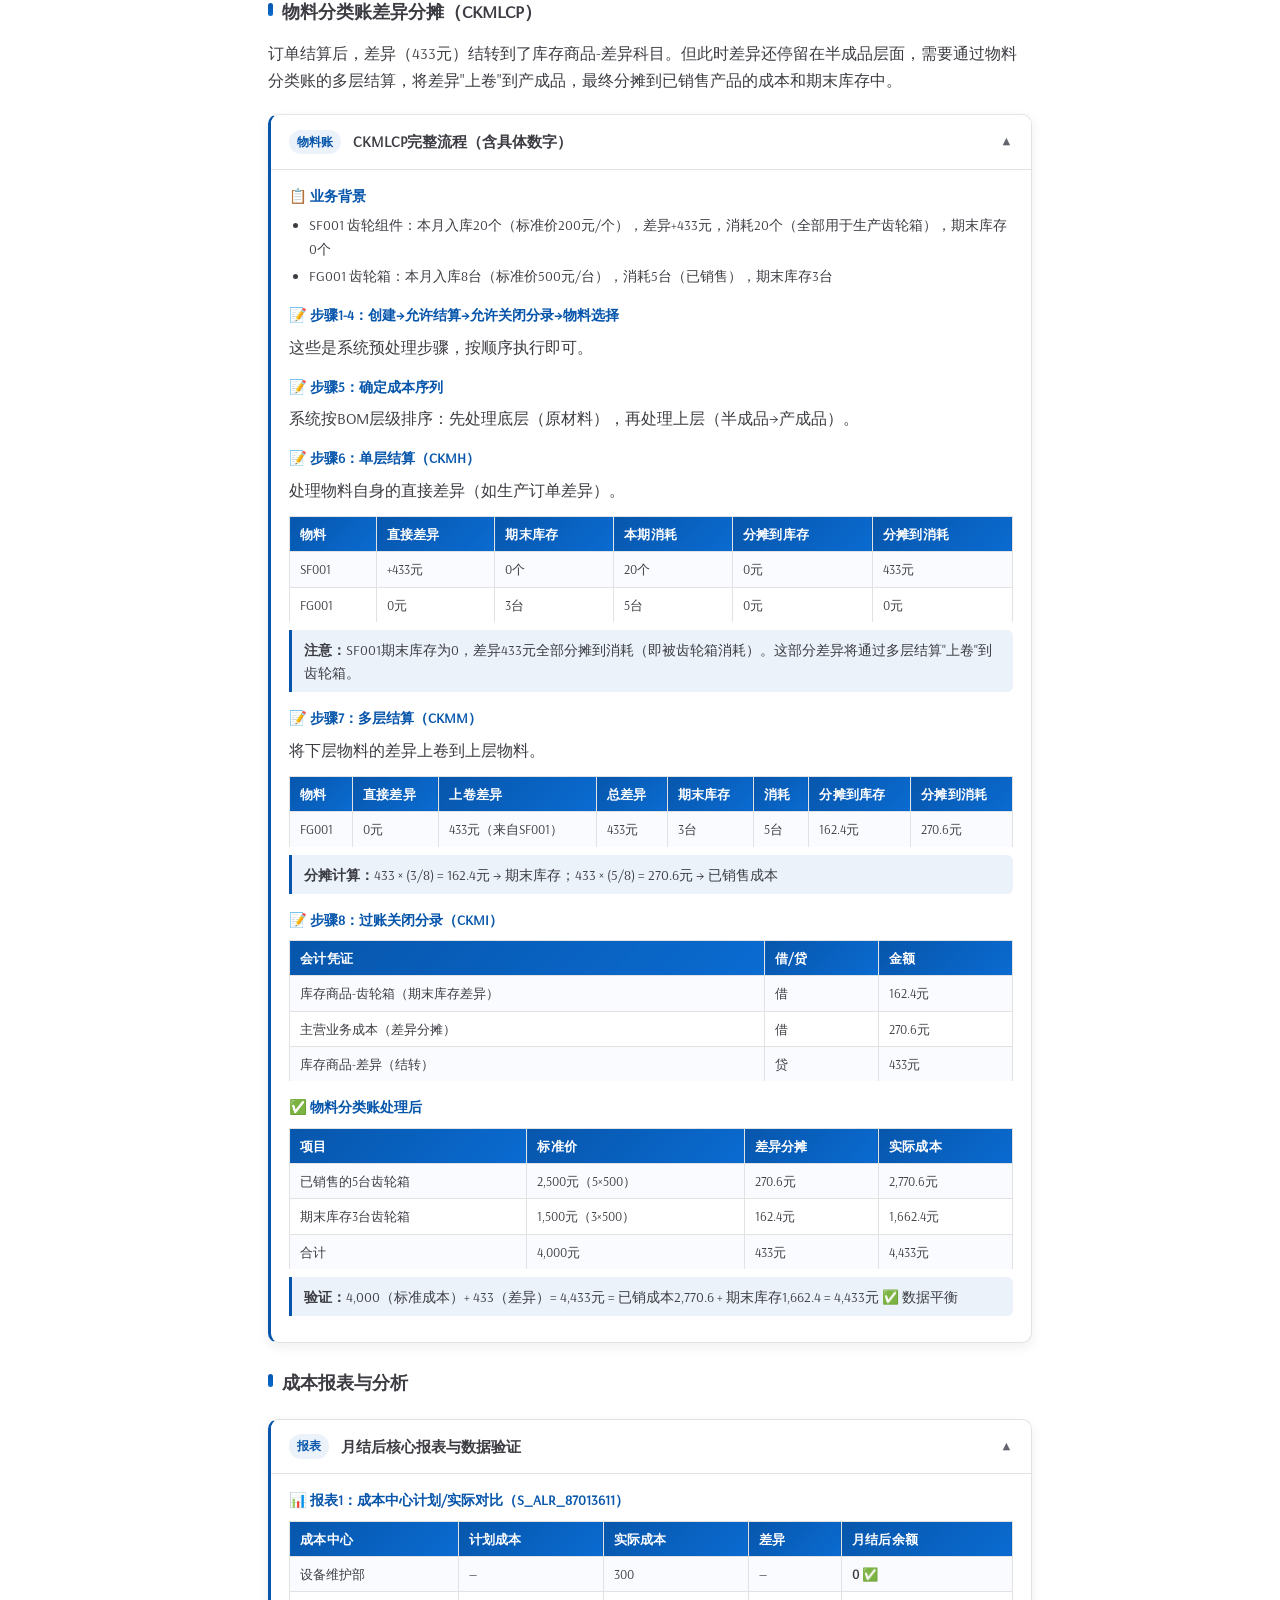
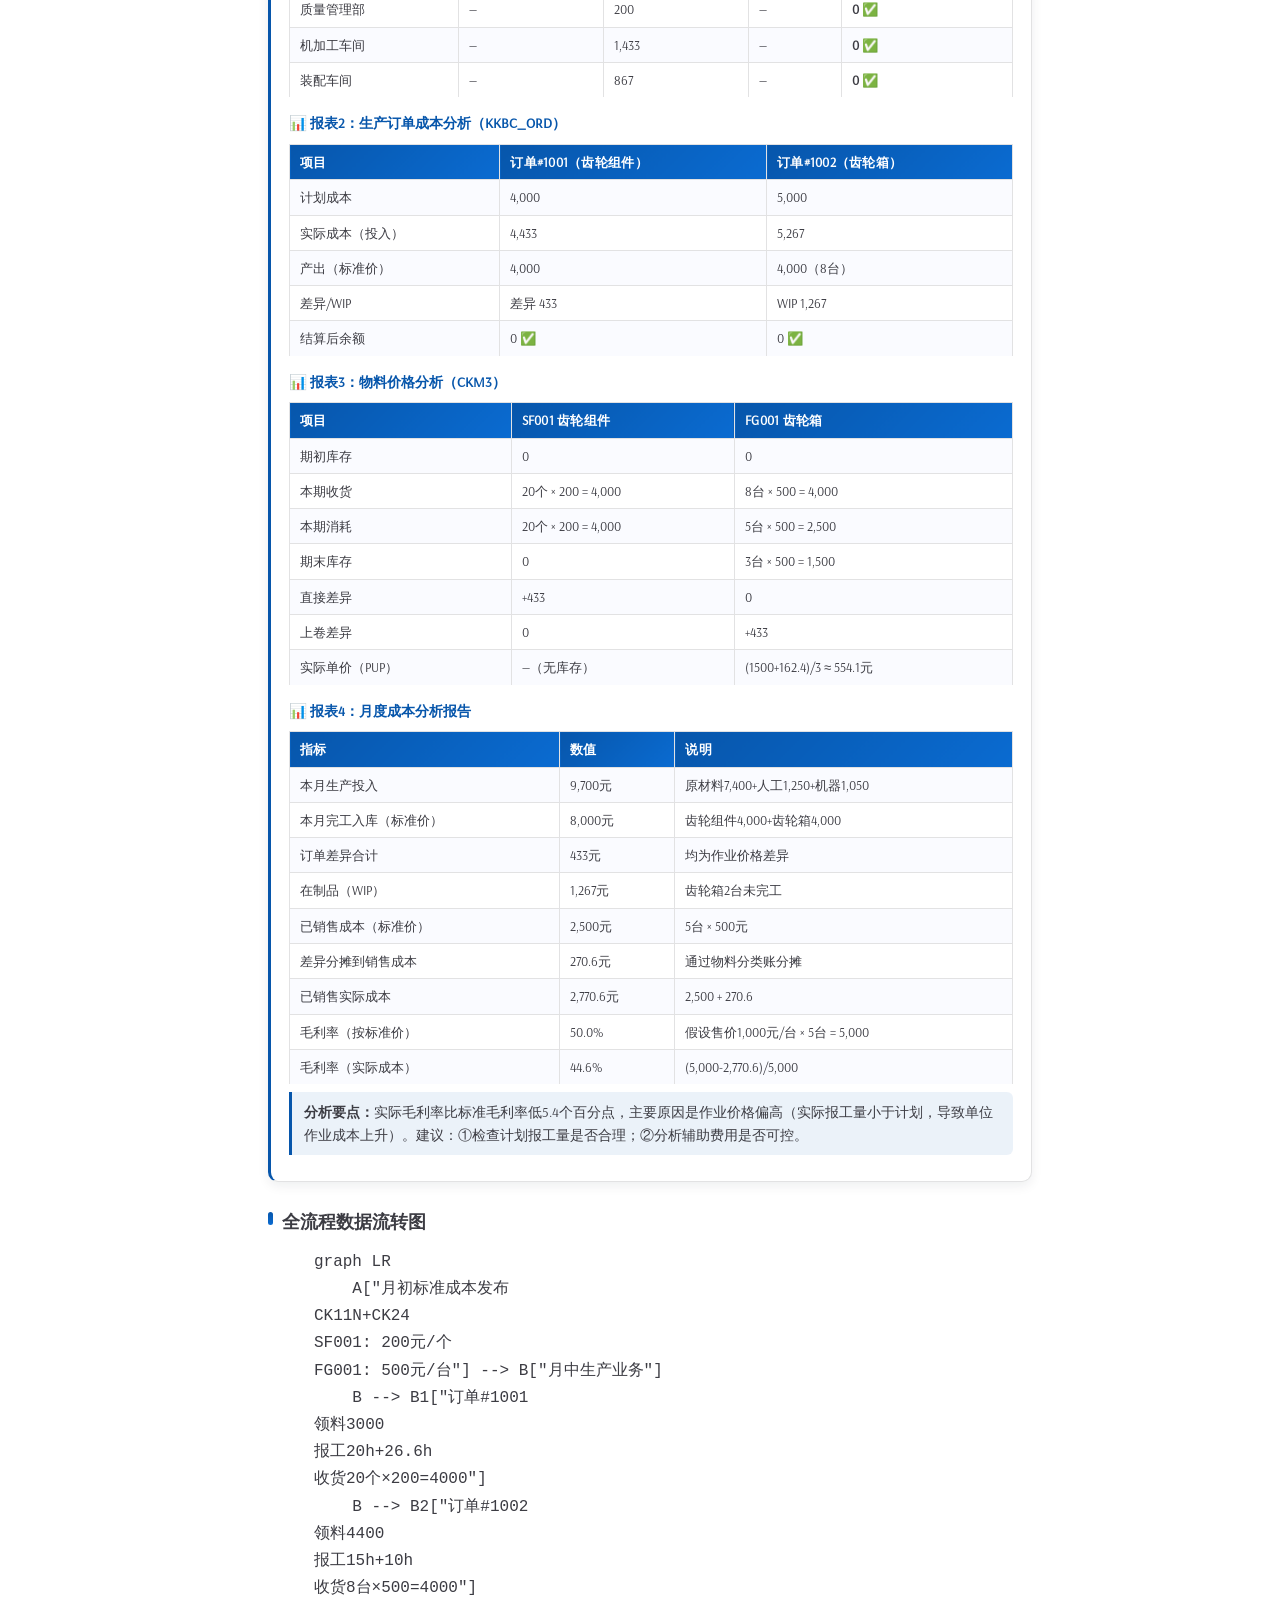
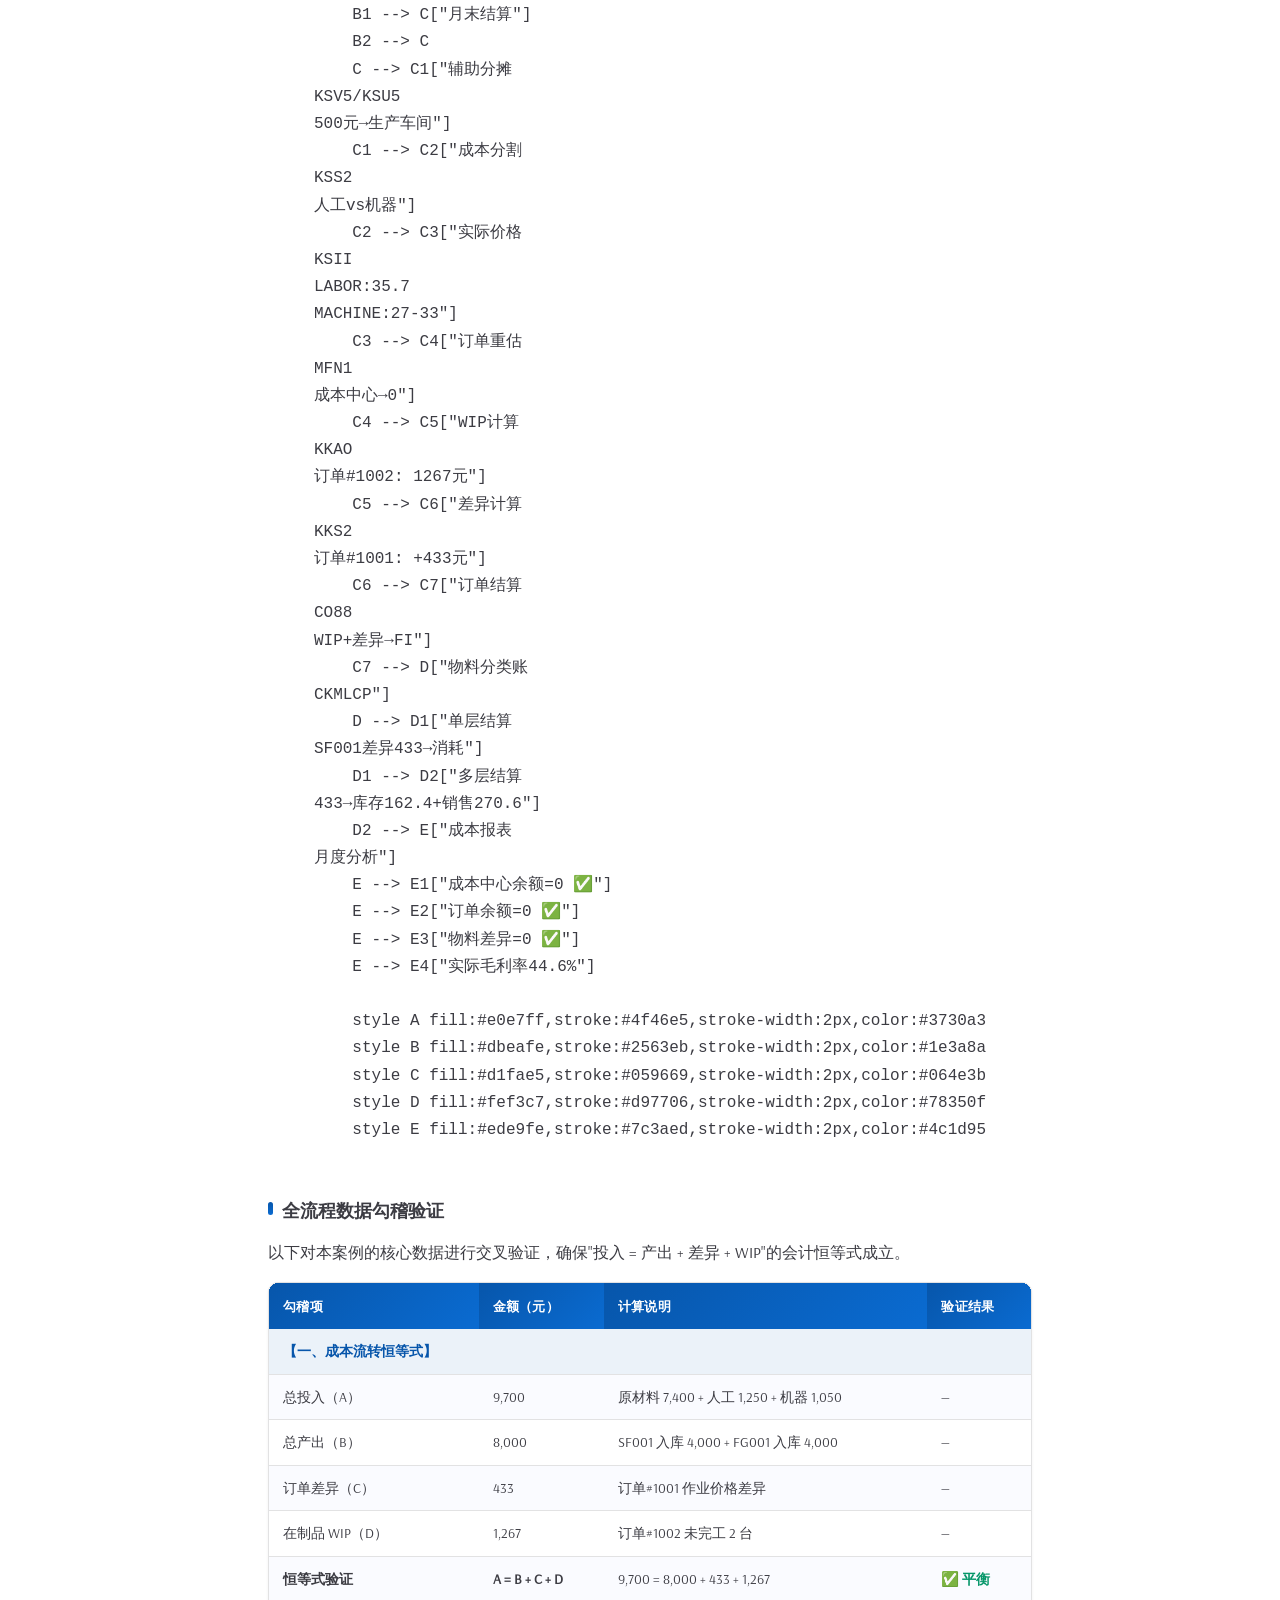
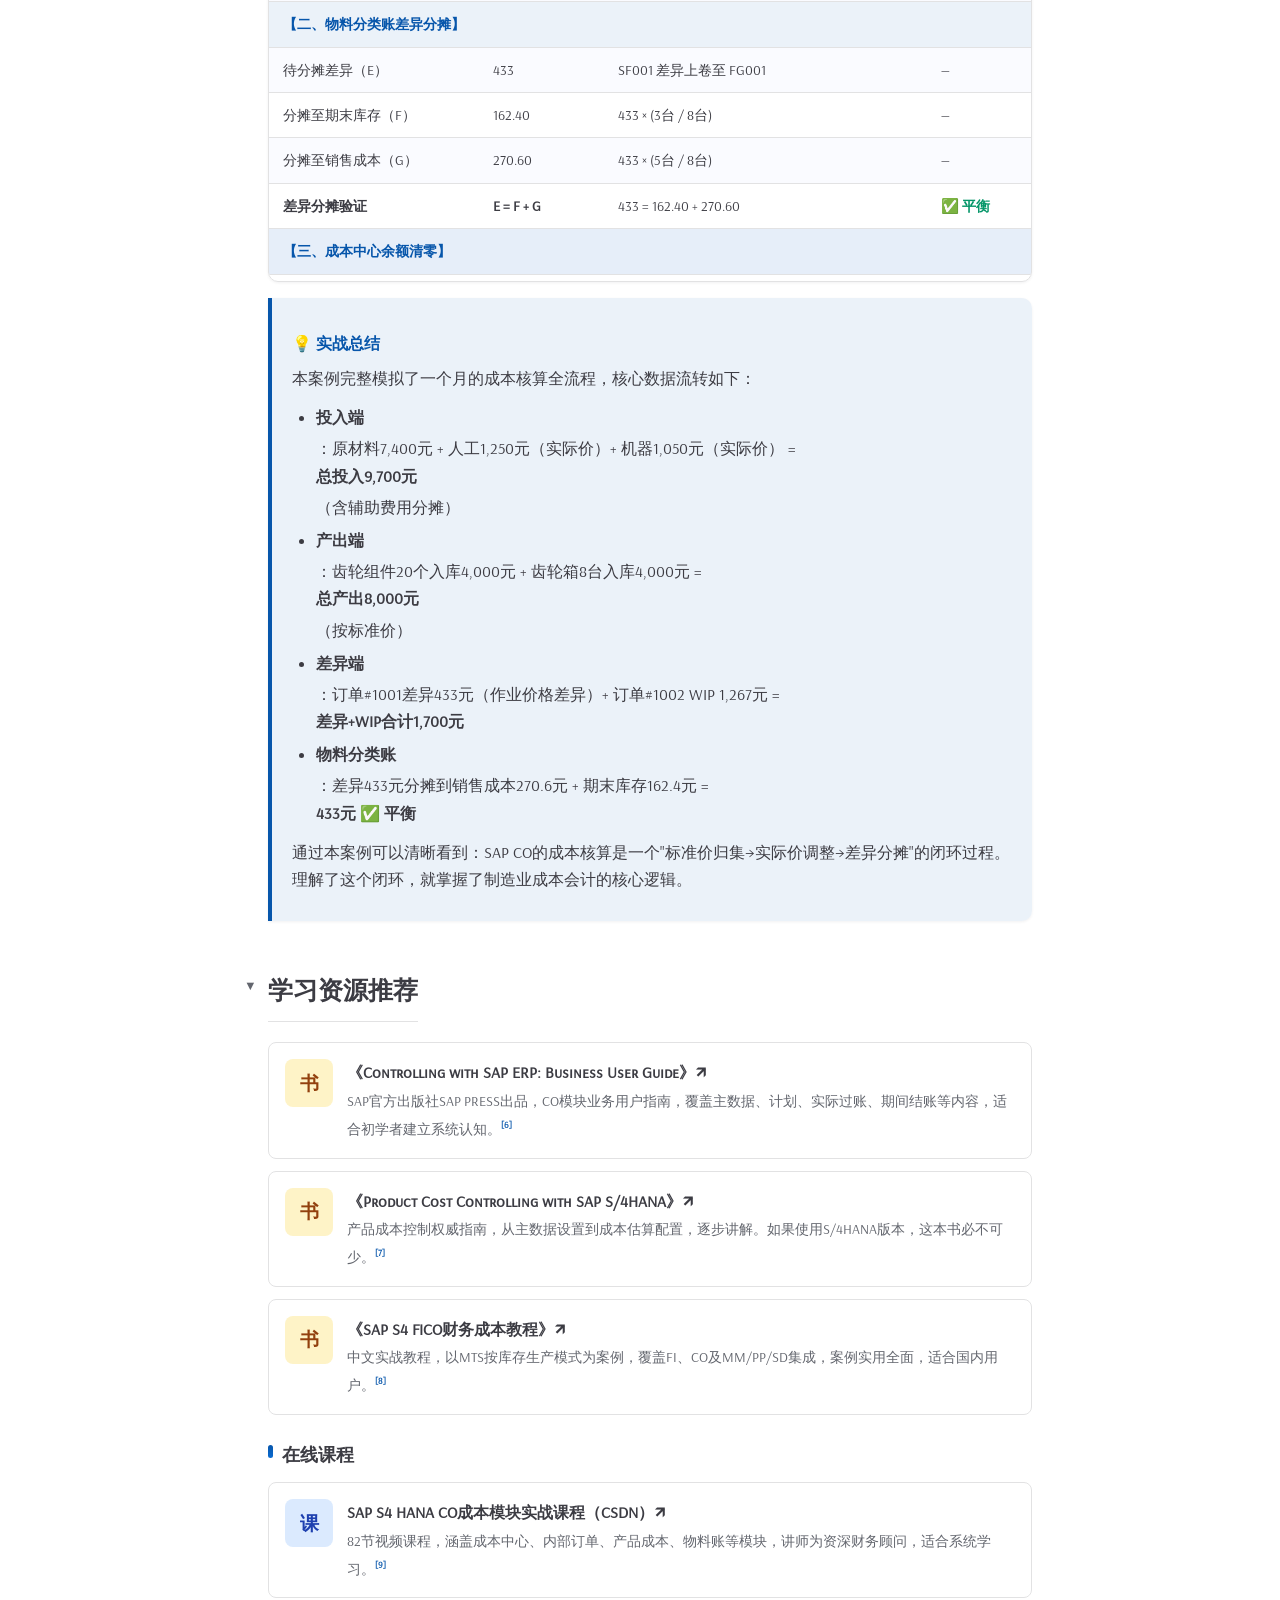
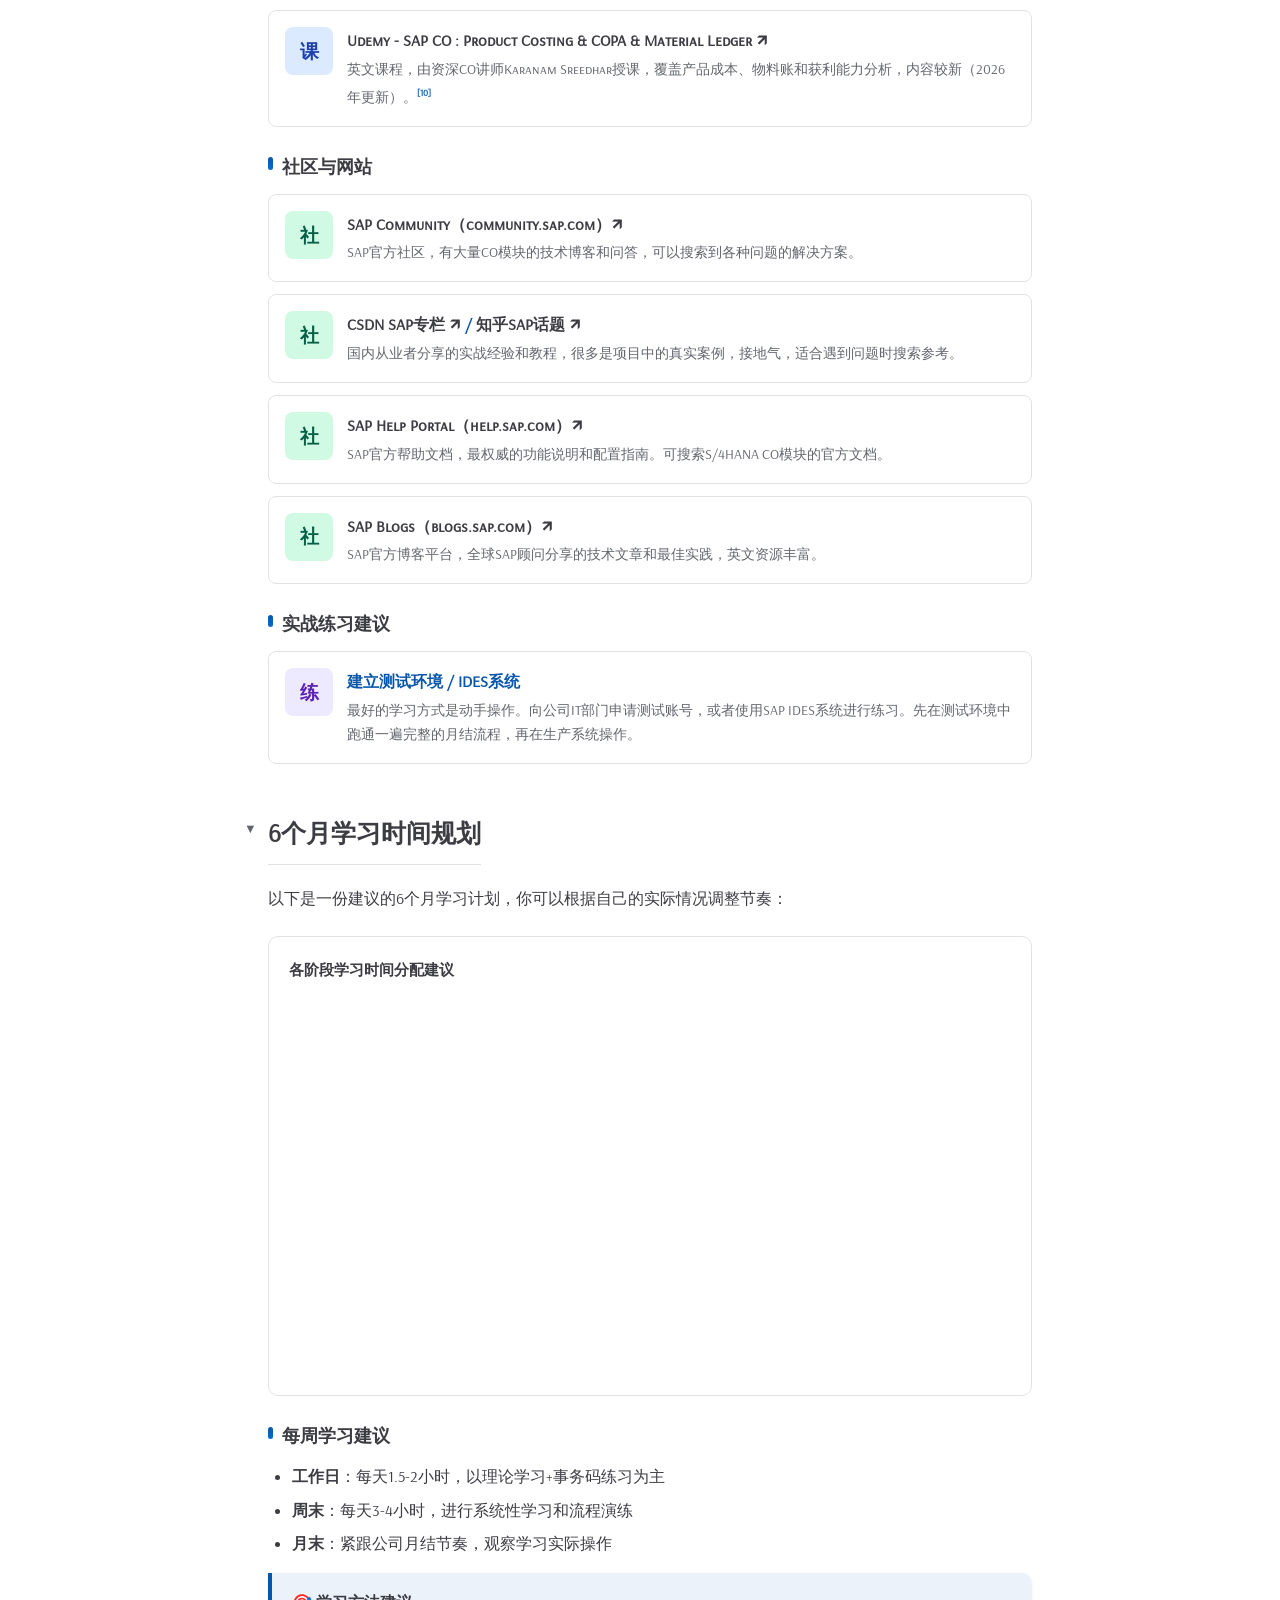
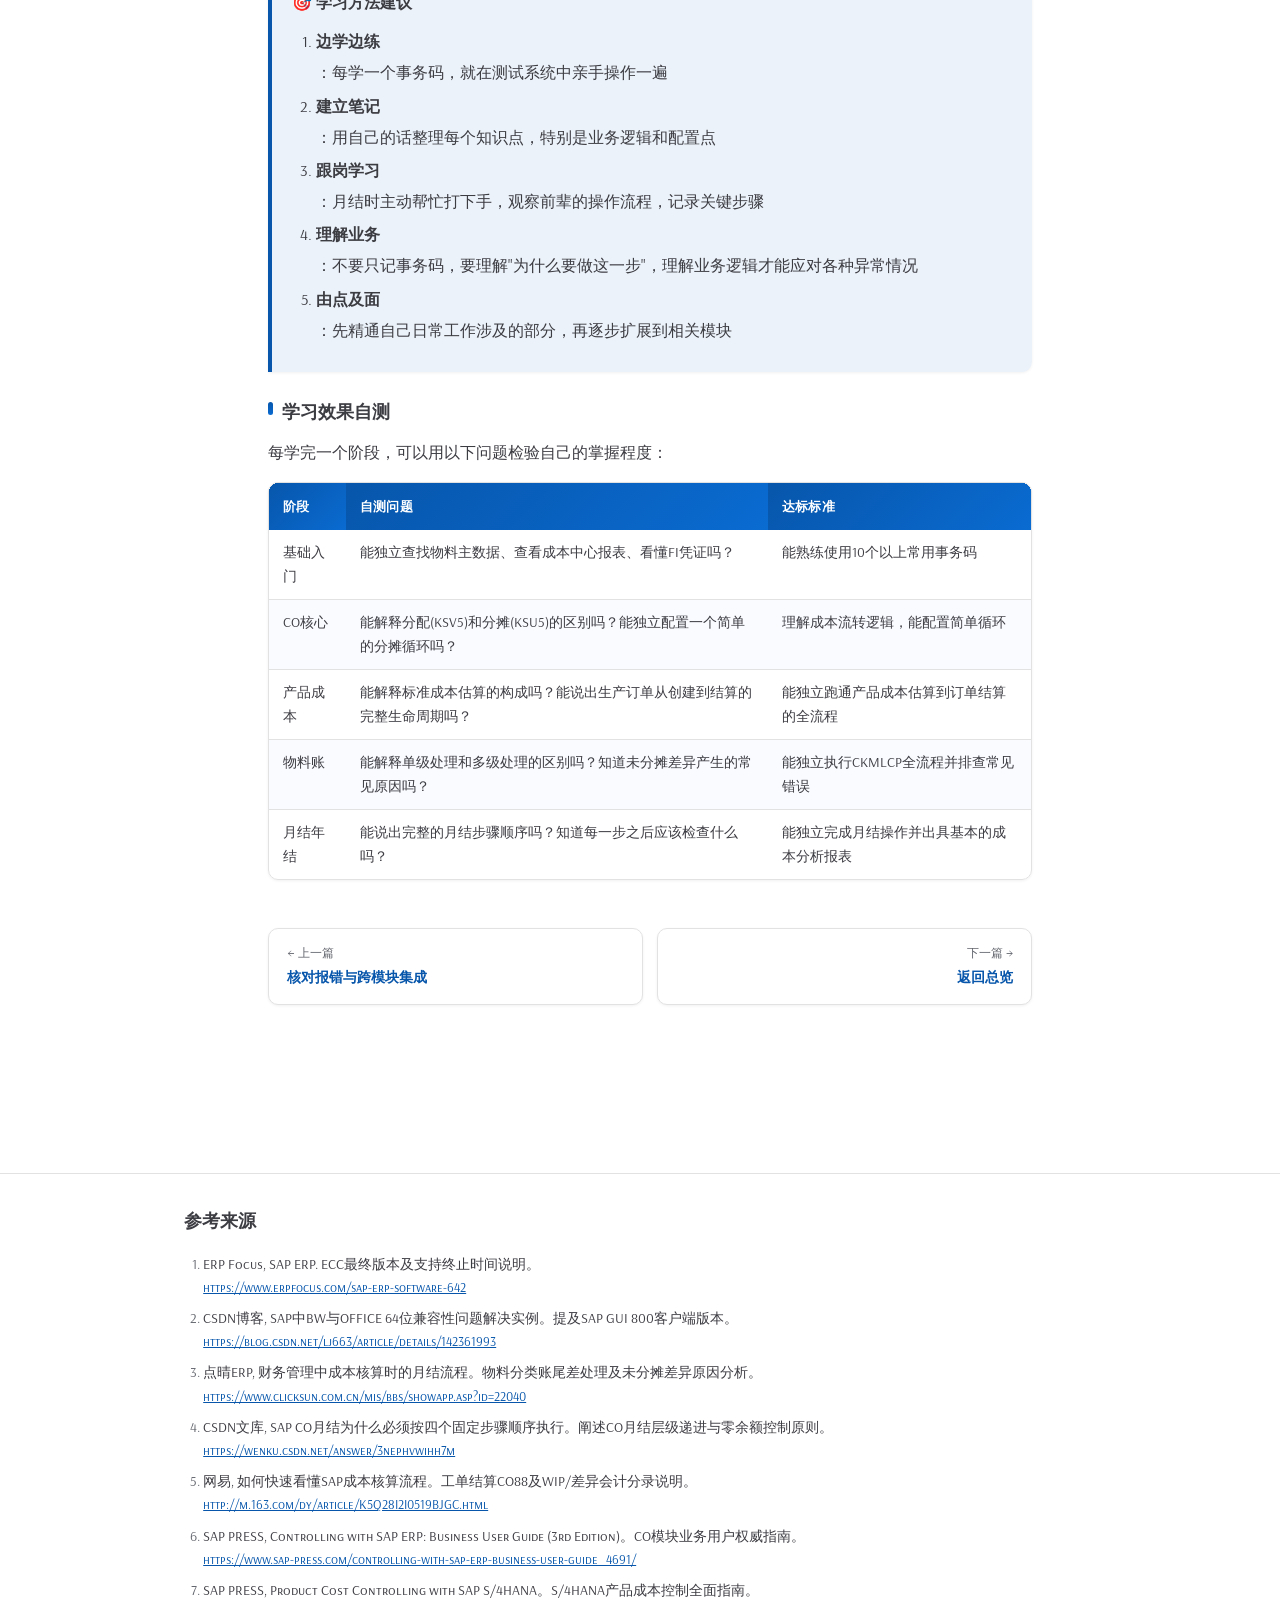
==== commit f2295718: "fix: 全站删除不连续中文序号+同步搜索索引\n\n- 6个页面共14处h2章节序号(一/二/三/四/五/六/七/八/九/十/十一/十二/十三/十四、)删除: 因页面分割后序号不再连续,易误导浏览者" ====
--- a/cases-resources.html
+++ b/cases-resources.html
@@ -74,7 +74,7 @@
   <p class="page-subtitle">完整实战案例 · 资源推荐 · 6个月学习计划</p>
 
   <section id="case-study">
-    <h2>十二、完整实战案例：从标准成本到月结出表</h2>
+    <h2>完整实战案例：从标准成本到月结出表</h2>
     <p>本节以一家机械加工企业为背景，模拟从月初标准成本发布、月中生产业务、到月末完整结算的完整流程，帮助成本会计建立系统性的操作认知。所有数字均可对照练习。</p>
 
     <!-- 案例企业背景 -->
@@ -167,7 +167,7 @@
     </table>
 
     <!-- 月初标准成本发布 -->
-    <h3>第一步：月初标准成本发布</h3>
+    <h3>月初标准成本发布</h3>
     <div class="accordion">
       <div class="accordion-item open">
         <div class="accordion-header" onclick="this.parentElement.classList.toggle('open')">
@@ -203,7 +203,7 @@
     </div>
 
     <!-- 月中业务 -->
-    <h3>第二步：月中生产业务</h3>
+    <h3>月中生产业务</h3>
     <p>本月计划生产齿轮箱10台。需要先生产齿轮组件20个（其中10个直接用于齿轮箱装配，10个入库备用），再装配齿轮箱。</p>
 
     <div class="accordion">
@@ -303,7 +303,7 @@
     </div>
 
     <!-- 月末结算 -->
-    <h3>第三步：月末结算（七步法）</h3>
+    <h3>月末结算（七步法）</h3>
     <p>以下是完整的月末结算流程，每一步都附有具体数字。假设本月成本中心发生了以下实际费用：</p>
 
     <h4>本月成本中心实际费用归集</h4>
@@ -561,7 +561,7 @@
     </div>
 
     <!-- 物料分类账 -->
-    <h3>第四步：物料分类账差异分摊（CKMLCP）</h3>
+    <h3>物料分类账差异分摊（CKMLCP）</h3>
     <p>订单结算后，差异（433元）结转到了库存商品-差异科目。但此时差异还停留在半成品层面，需要通过物料分类账的多层结算，将差异"上卷"到产成品，最终分摊到已销售产品的成本和期末库存中。</p>
 
     <div class="accordion">
@@ -632,7 +632,7 @@
     </div>
 
     <!-- 成本报表 -->
-    <h3>第五步：成本报表与分析</h3>
+    <h3>成本报表与分析</h3>
     <div class="accordion">
       <div class="accordion-item open">
         <div class="accordion-header" onclick="this.parentElement.classList.toggle('open')">
@@ -853,7 +853,7 @@
   <!-- 学习资源 -->
 
   <section id="resources">
-    <h2>十三、学习资源推荐</h2>
+    <h2>学习资源推荐</h2>
     <div class="resource-item">
       <div class="res-type res-book">书</div>
       <div>
@@ -935,7 +935,7 @@
   <!-- 时间规划 -->
 
   <section id="plan">
-    <h2>十四、6个月学习时间规划</h2>
+    <h2>6个月学习时间规划</h2>
     <p>以下是一份建议的6个月学习计划，你可以根据自己的实际情况调整节奏：</p>
 
     <figure class="chart-figure">
@@ -1071,6 +1071,6 @@
 
 <script src="./_shared/js/mermaid.min.js" defer></script>
 <script src="assets/charts.js?v=20260905c" defer></script>
-<script src="assets/app.js?v=20260905c" defer></script>
+<script src="assets/app.js?v=20260909a" defer></script>
 </body>
 </html>
--- a/assets/styles.css
+++ b/assets/styles.css
@@ -301,6 +301,7 @@
     border: 1px solid var(--rule);
     border-radius: 10px;
     padding: 20px;
+    overflow-x: auto; /* 长流程图横向滚动防护 */
   }
   .diagram figcaption {
     font-size: 0.85rem;
@@ -455,6 +456,19 @@
     font-size: 0.95rem;
     background: var(--bg2);
     transition: background 0.2s;
+    /* a11y: 键盘可聚焦与反馈 */
+    outline: none;
+    border: 0;
+    width: 100%;
+    text-align: left;
+  }
+  .accordion-header:focus-visible {
+    background: var(--accent-soft);
+    box-shadow: inset 0 0 0 2px var(--accent);
+  }
+  .accordion-header[tabindex]:focus-visible {
+    outline: 2px solid var(--accent);
+    outline-offset: -2px;
   }
   .accordion-header:hover {
     background: var(--accent-soft);
@@ -1429,7 +1443,7 @@
   }
   .col-grid {
     display: grid;
-    grid-template-columns: repeat(3, 1fr);
+    grid-template-columns: repeat(auto-fit, minmax(300px, 1fr));
     gap: 16px;
     margin-bottom: 36px;
   }
@@ -1839,10 +1853,10 @@
 
   /* === 响应式 === */
   @media (max-width: 1280px) {
-    .docs-shell { grid-template-columns: 250px minmax(0, 1fr); gap: 32px; }
+    .docs-shell { grid-template-columns: 220px minmax(0, 1fr) 200px; gap: 24px; }
+  }
+  @media (max-width: 1024px) {
     .docs-toc { display: none; }
-  }
-  @media (max-width: 1024px) {
     .topnav-links { display: none; }
     .topnav-toggle { display: block; }
     .topnav-search { margin-left: auto; width: 170px; }
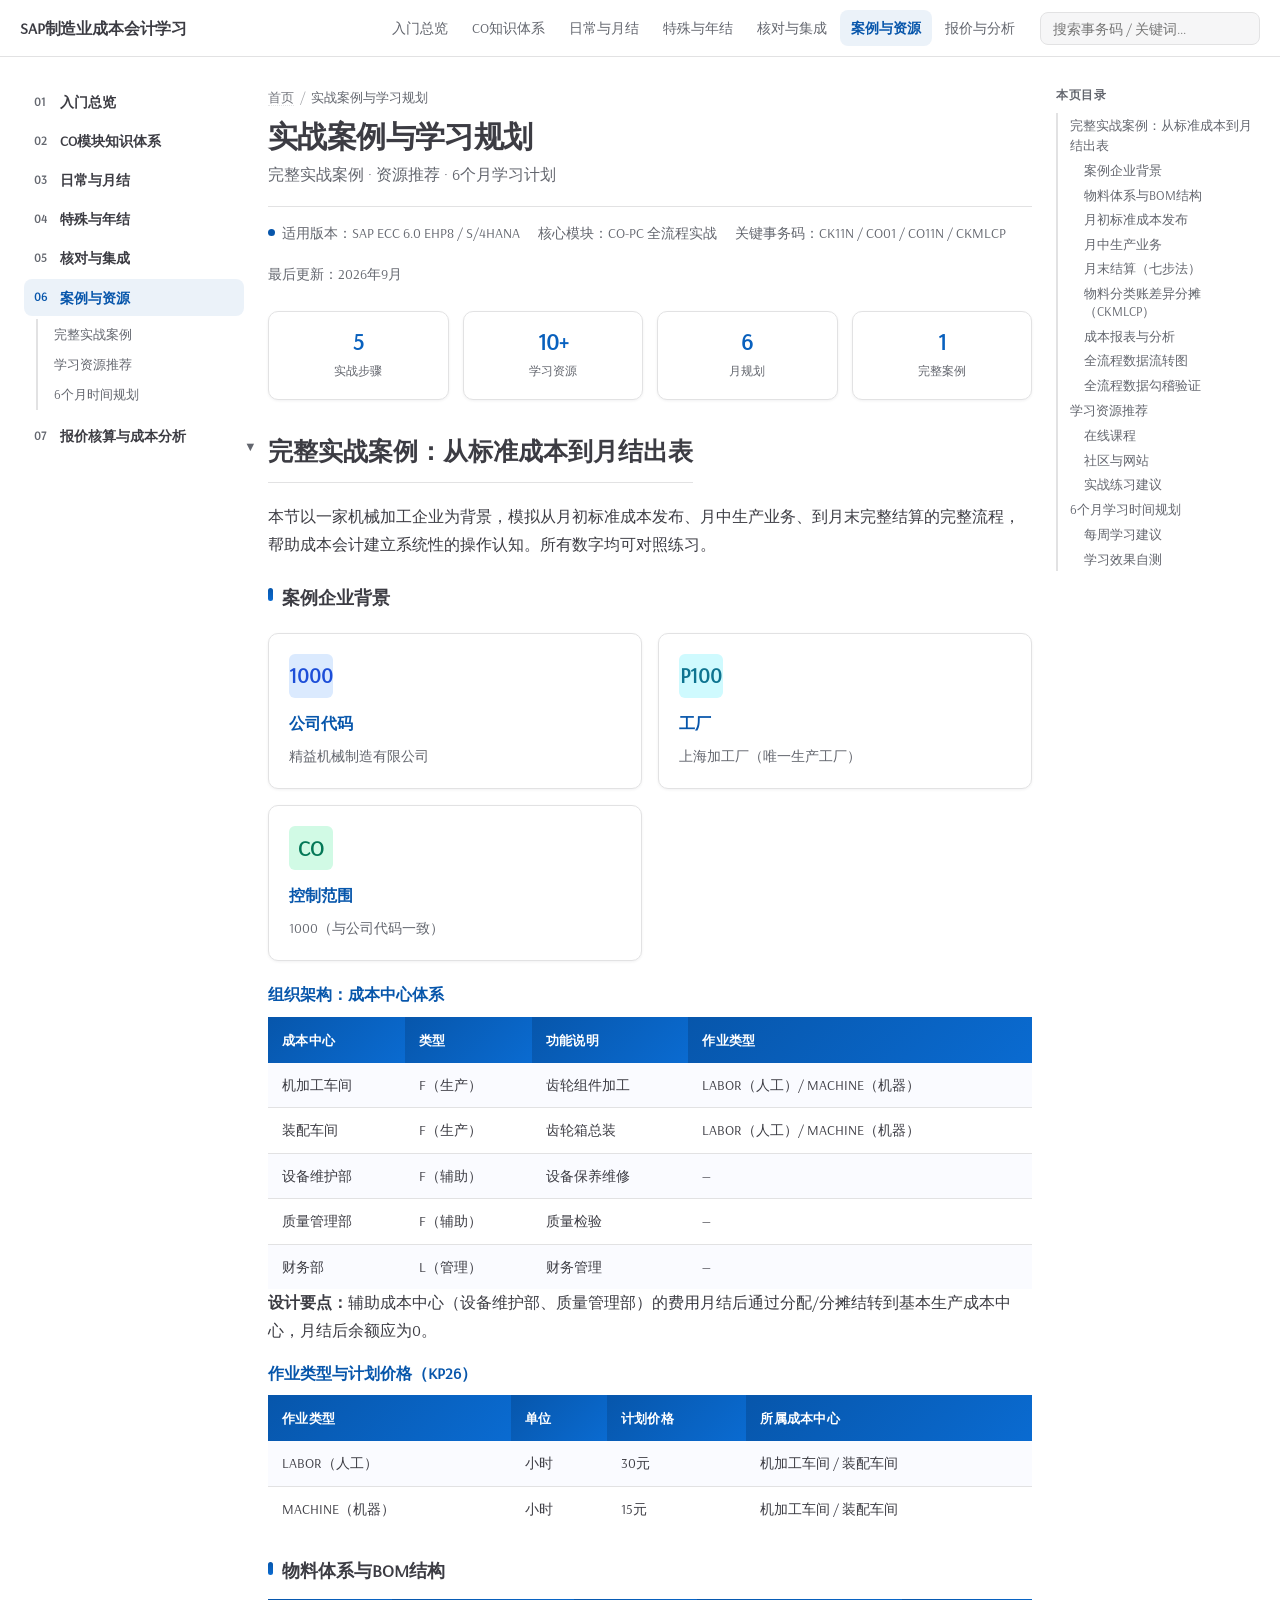
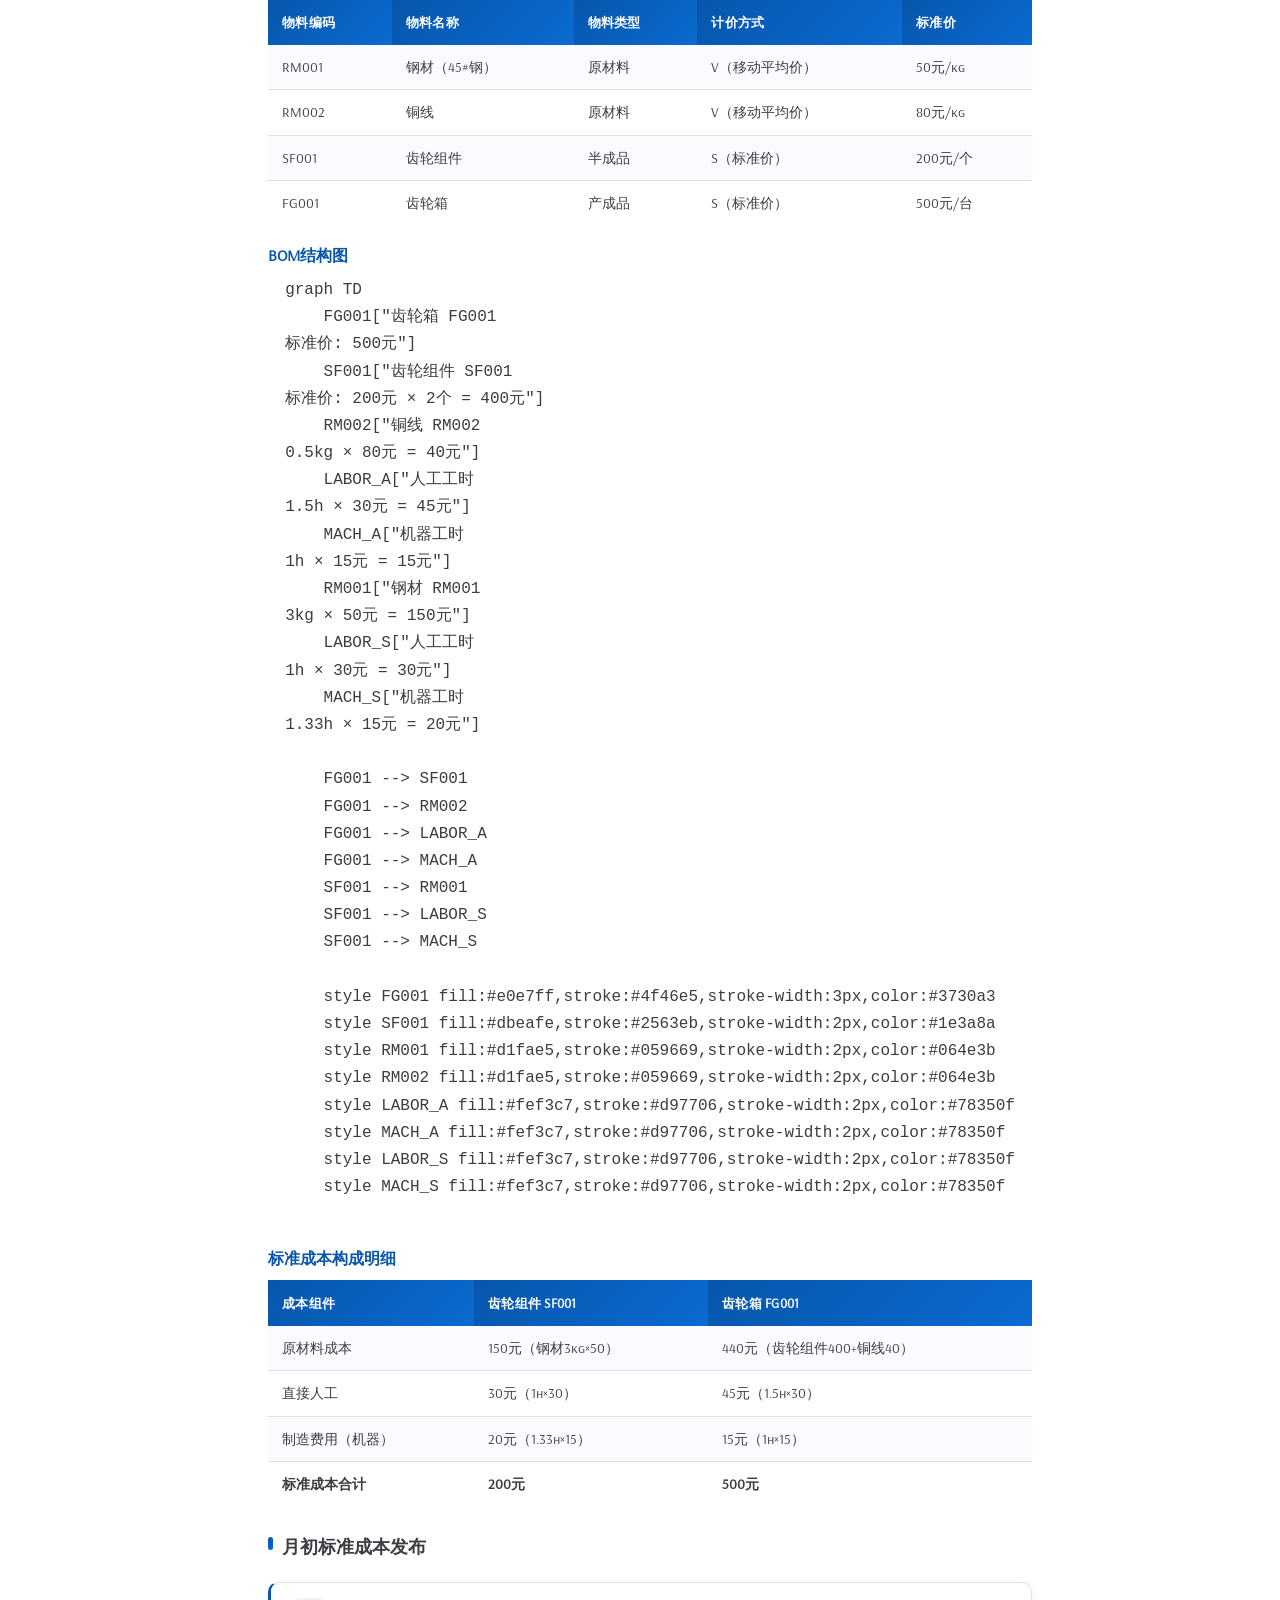
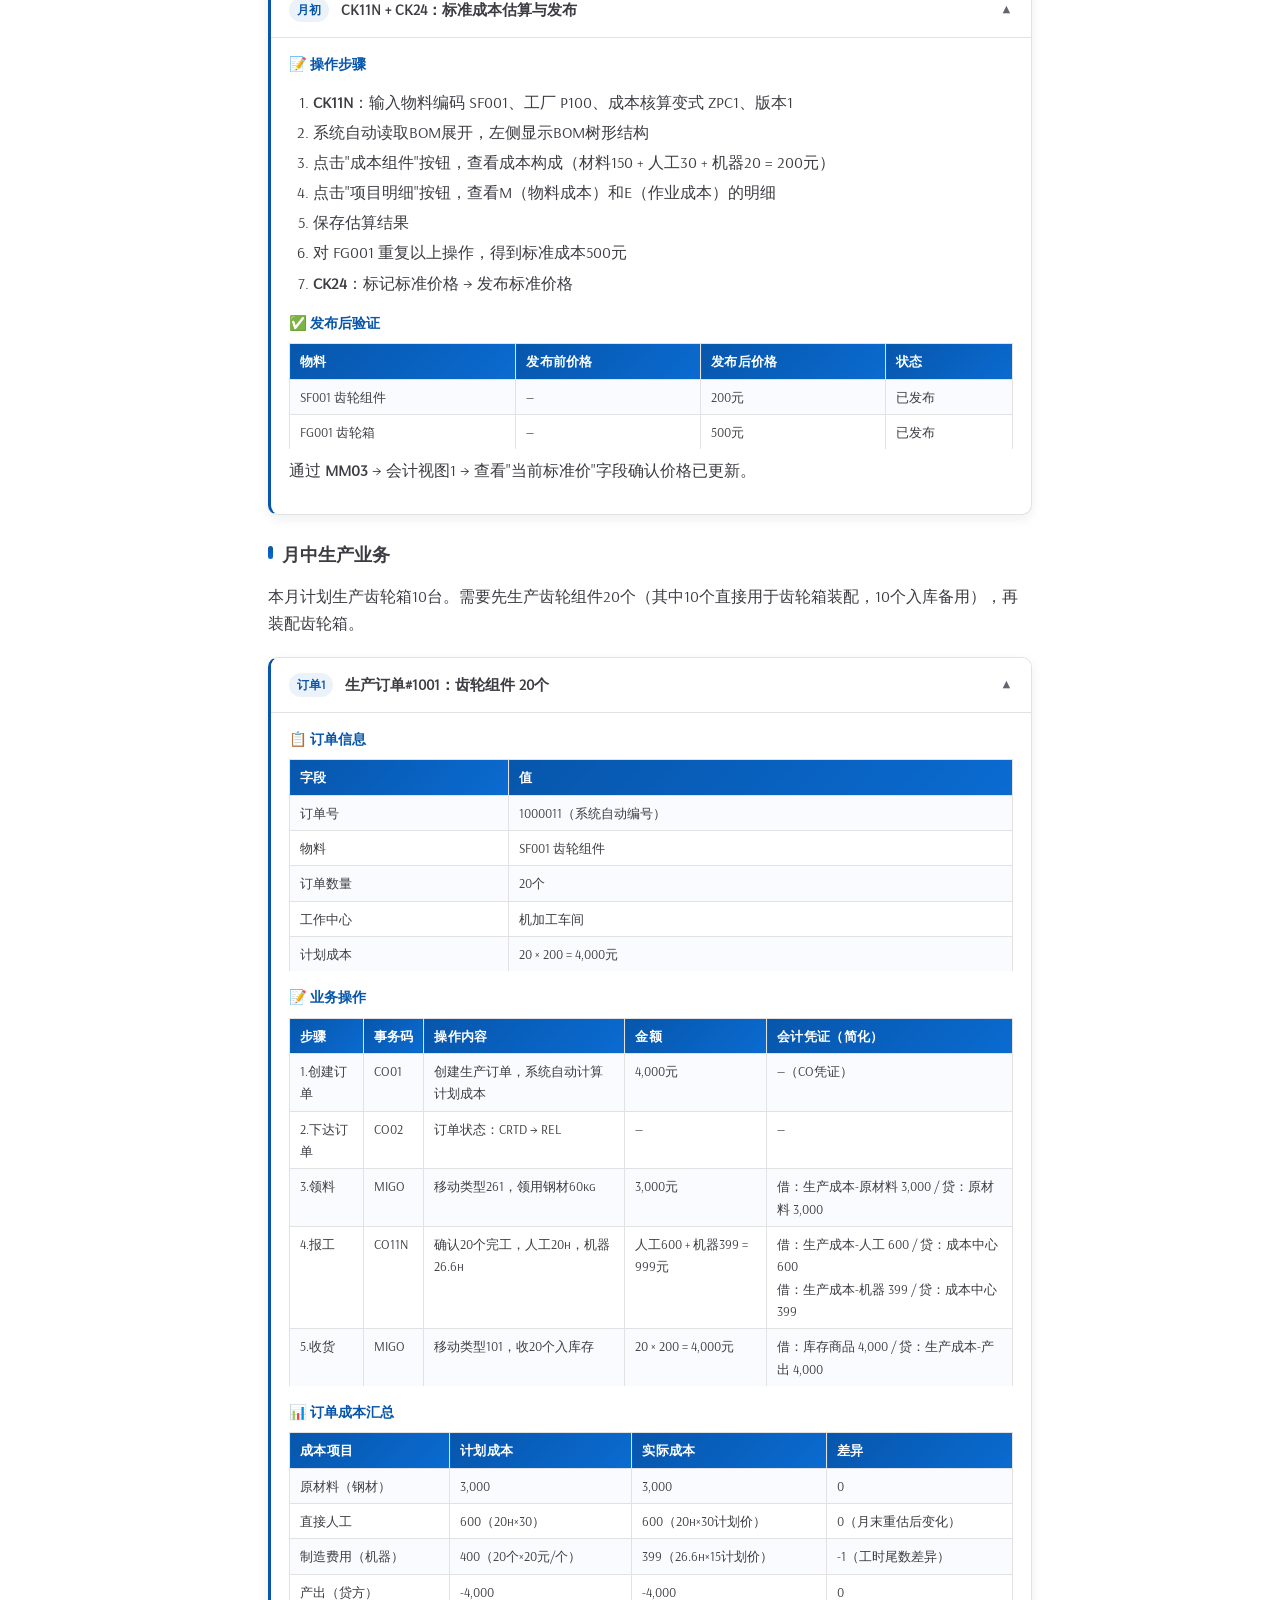
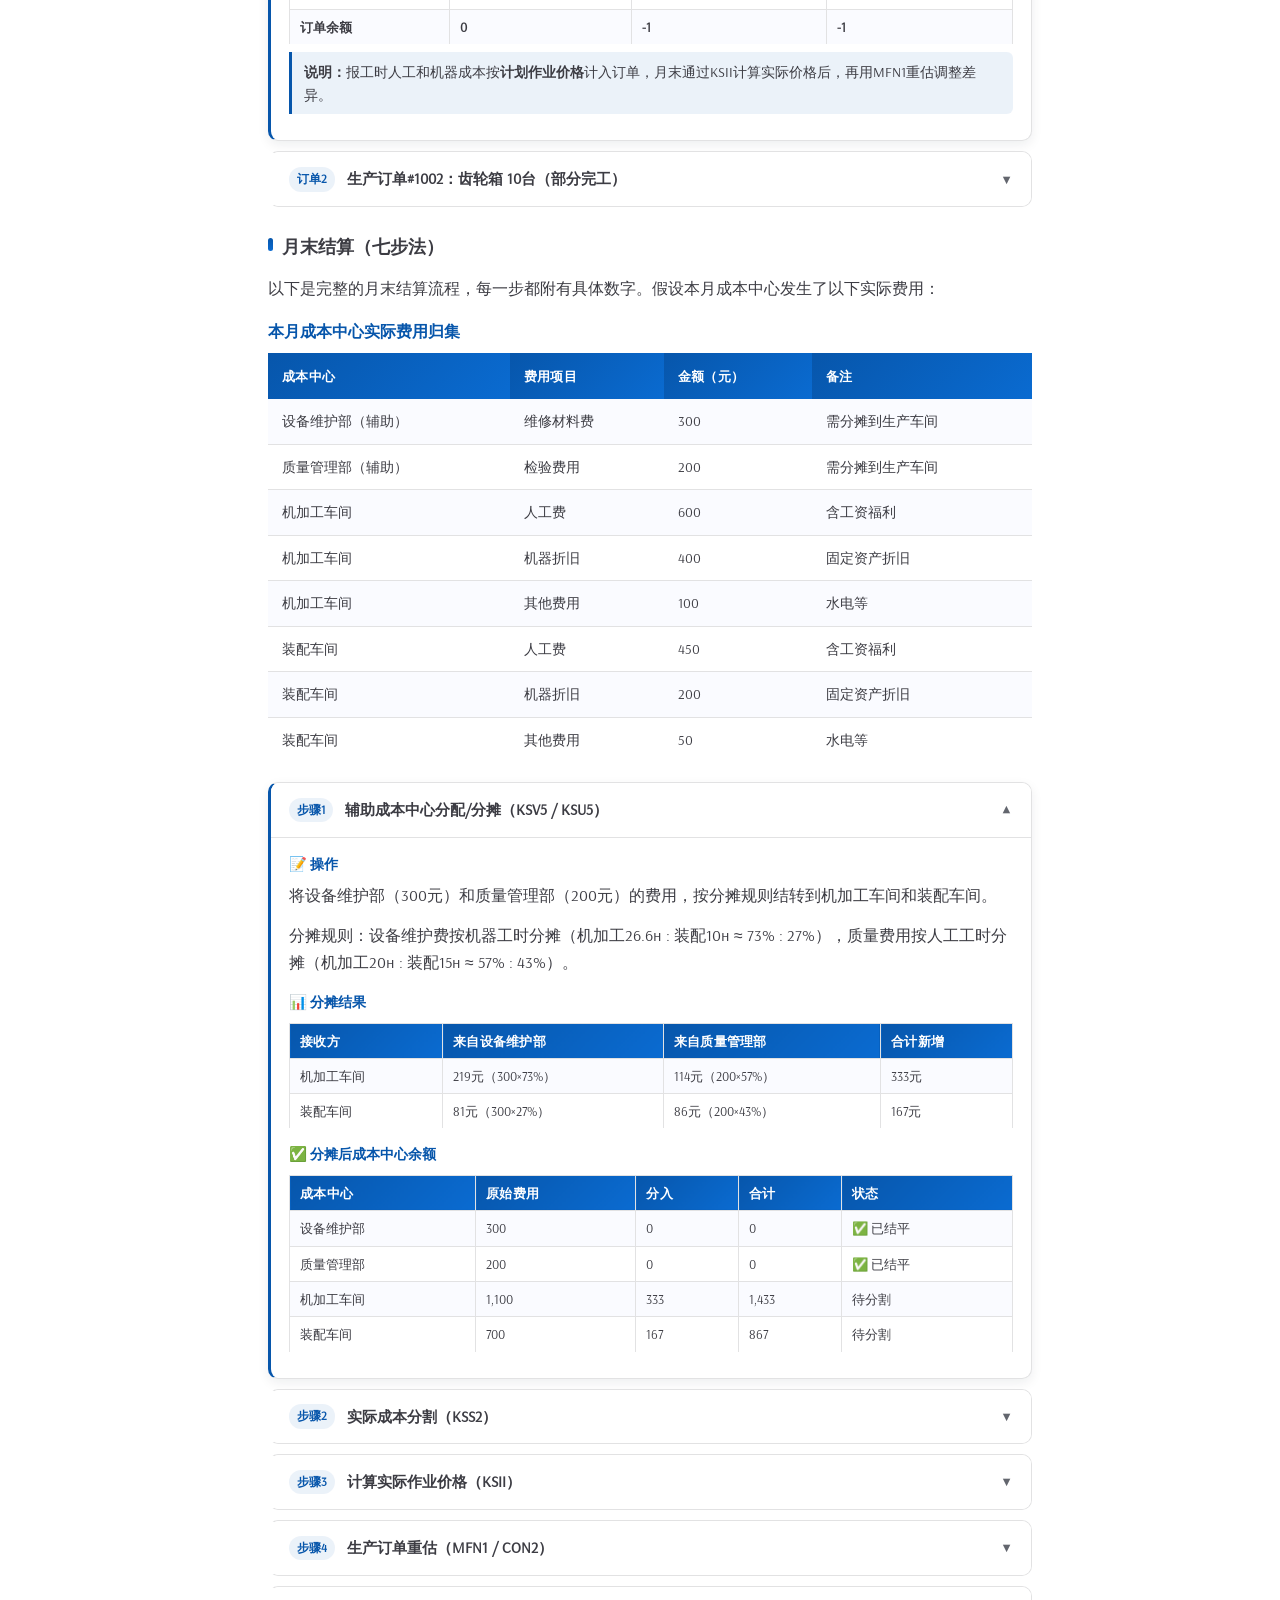
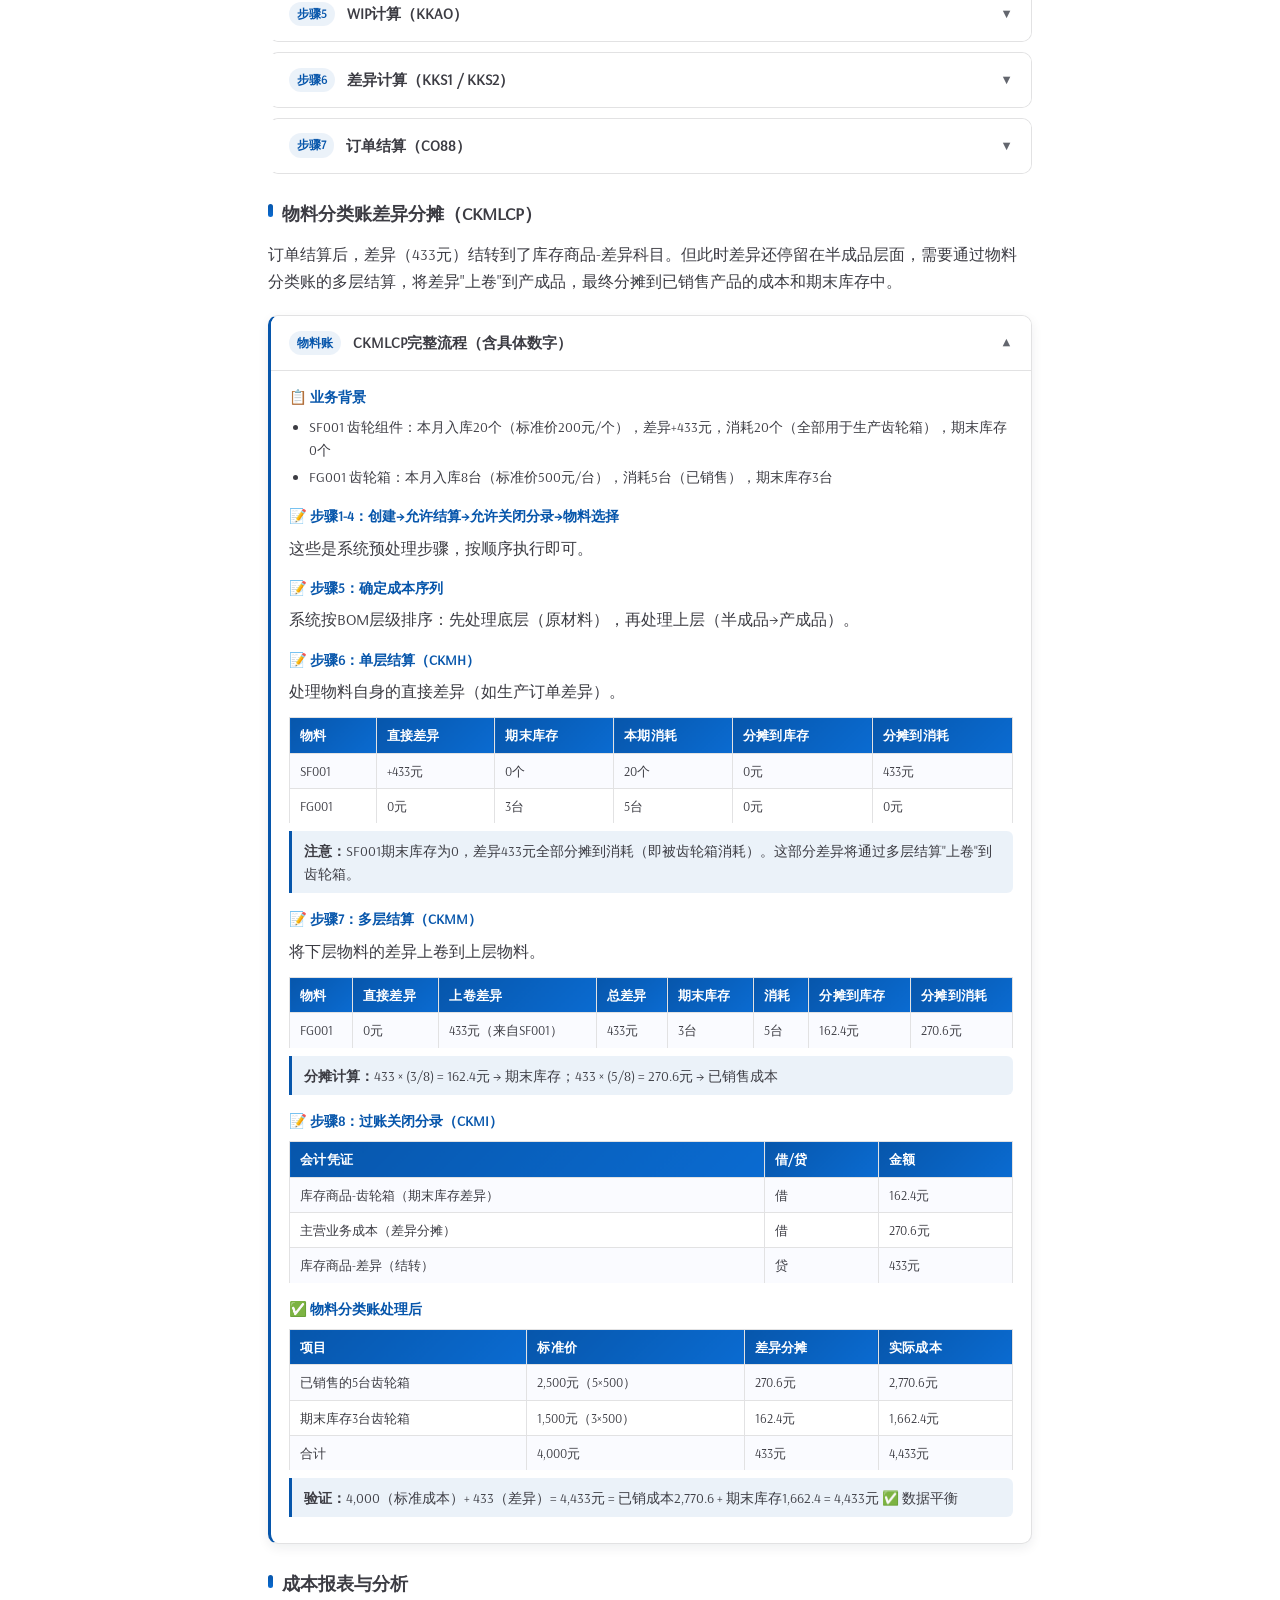
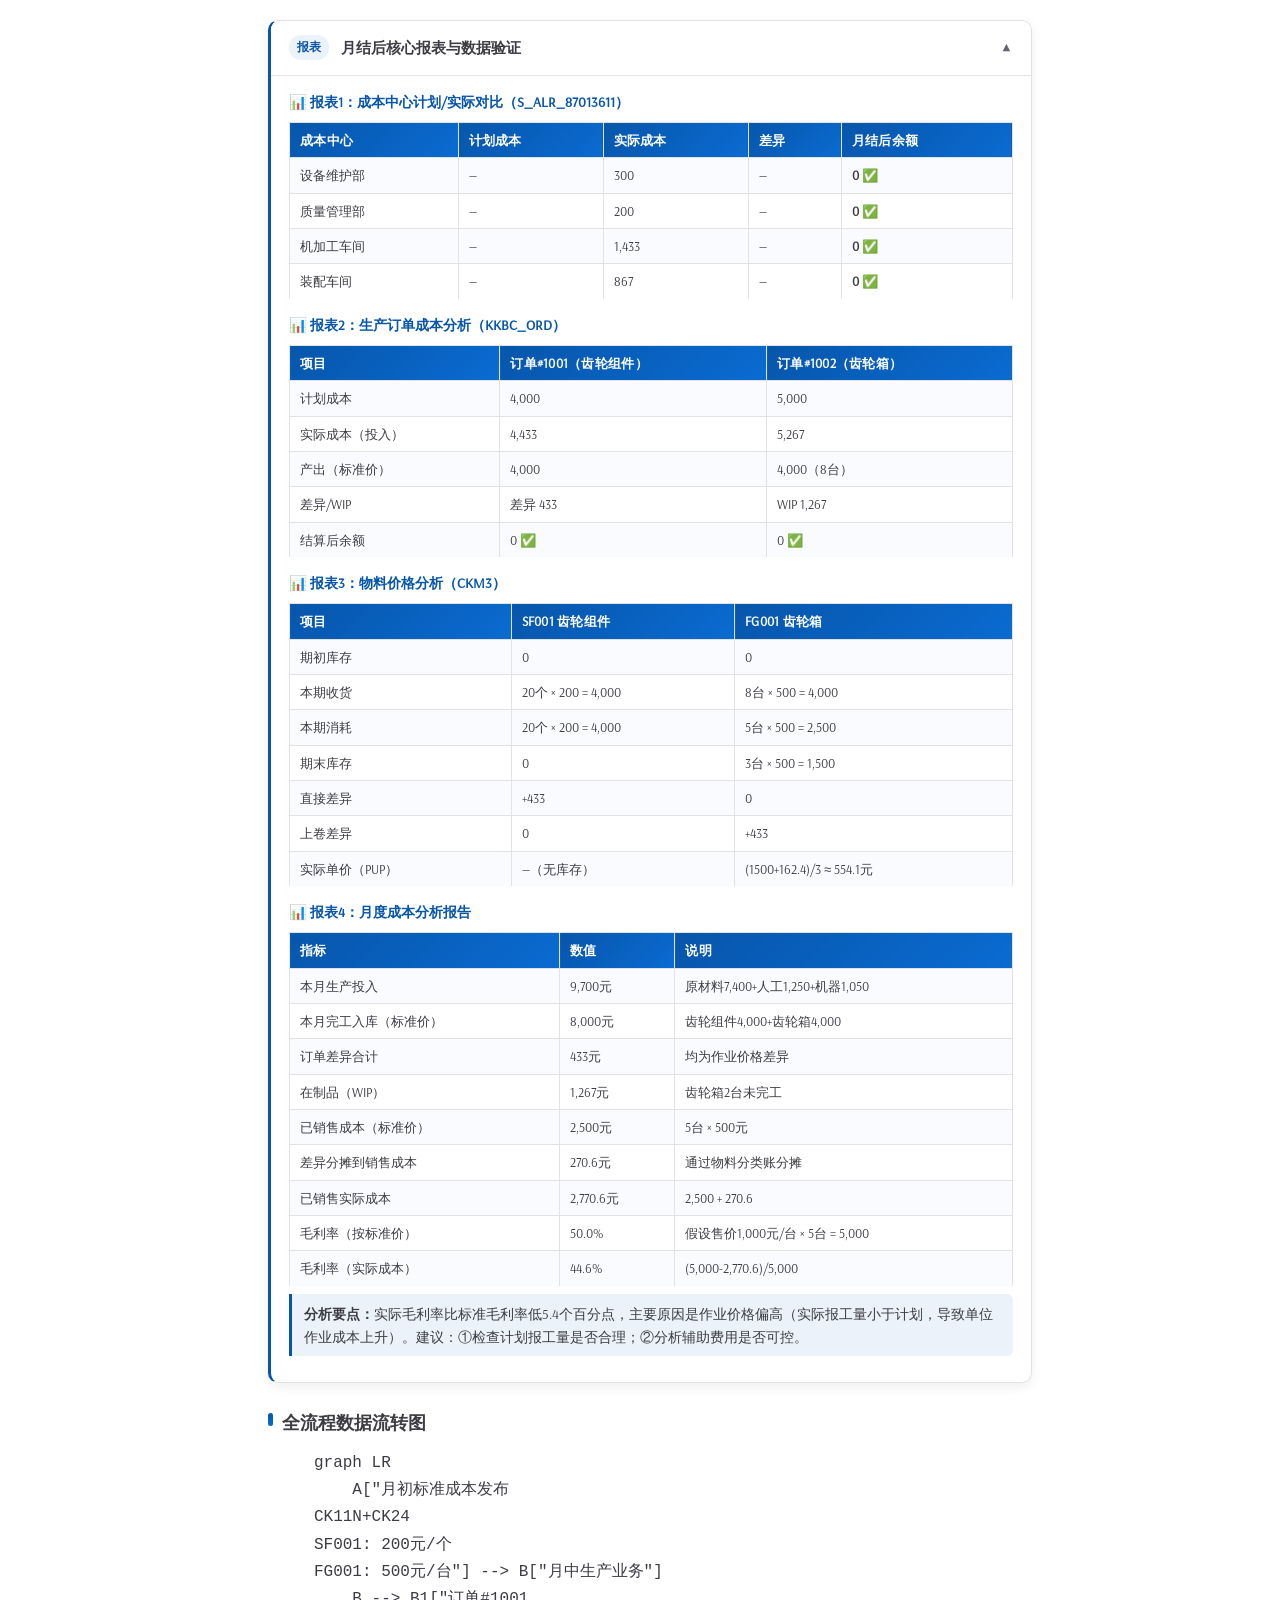
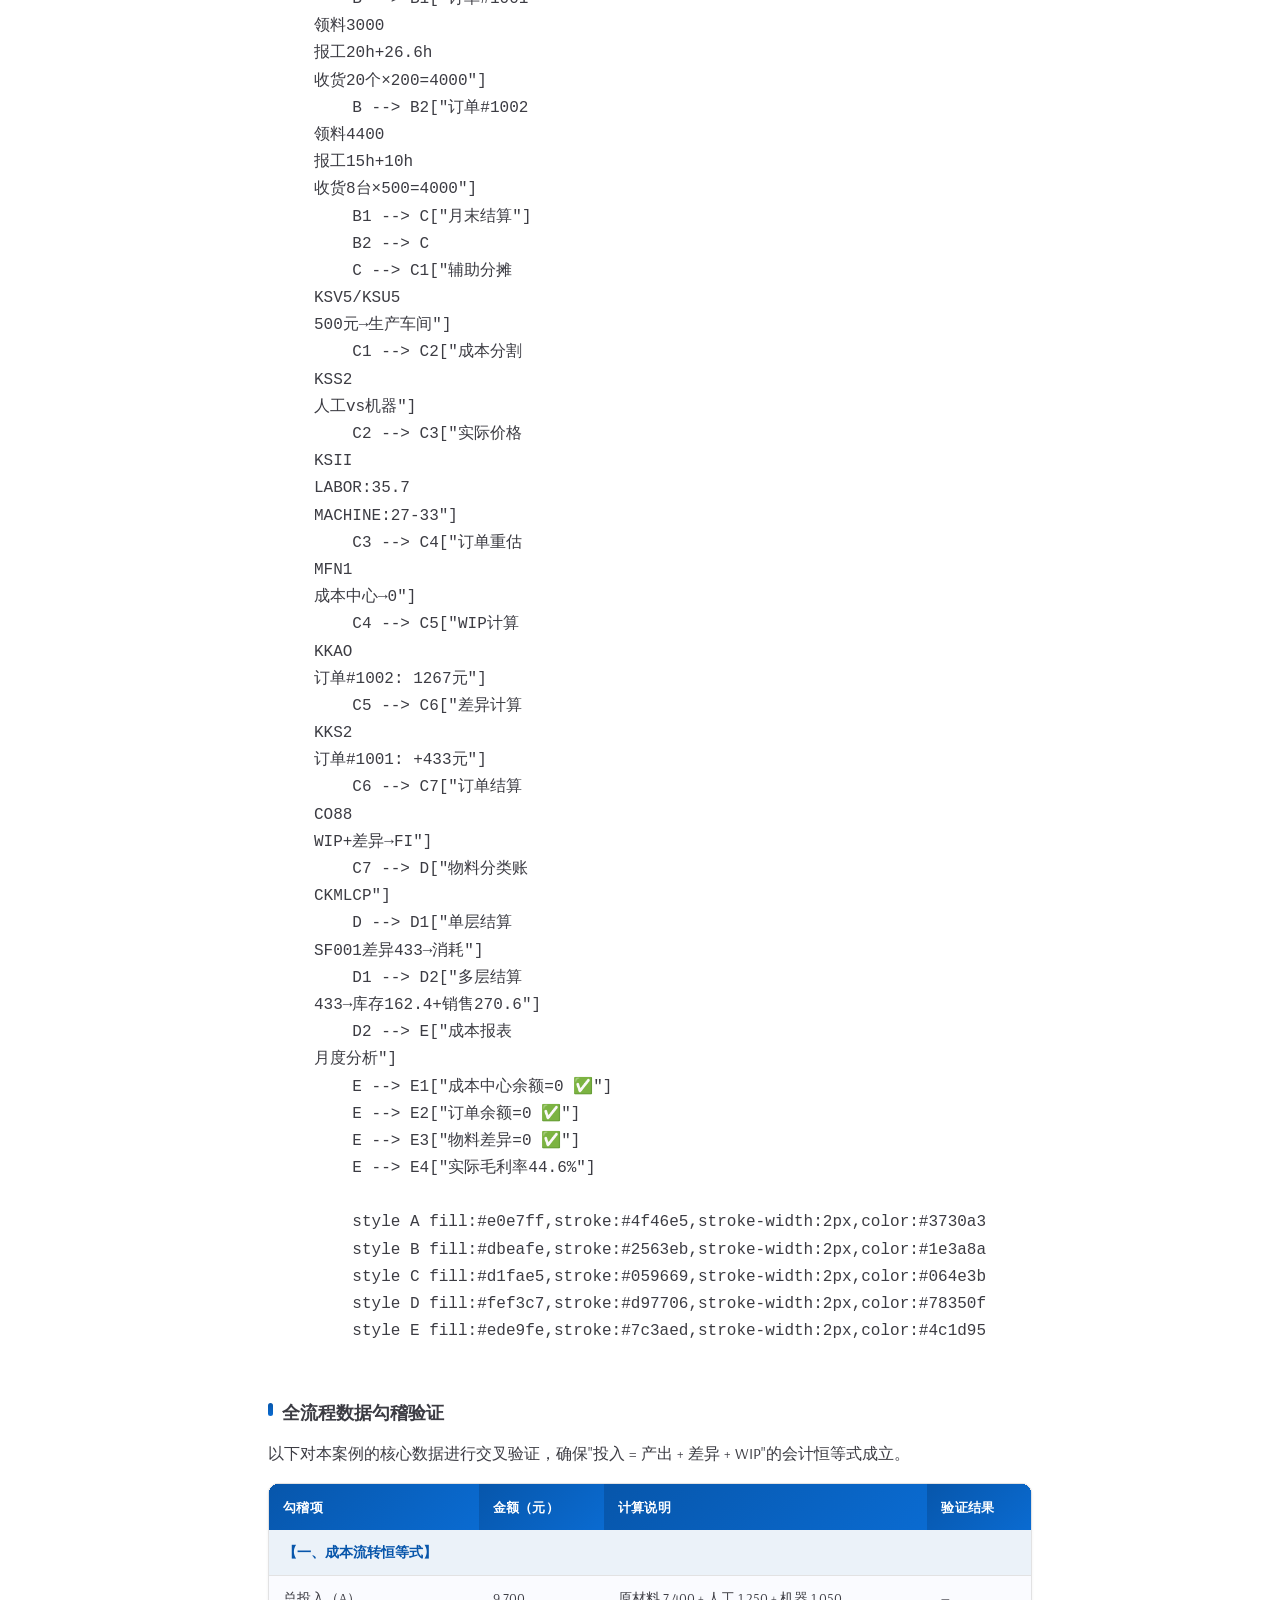
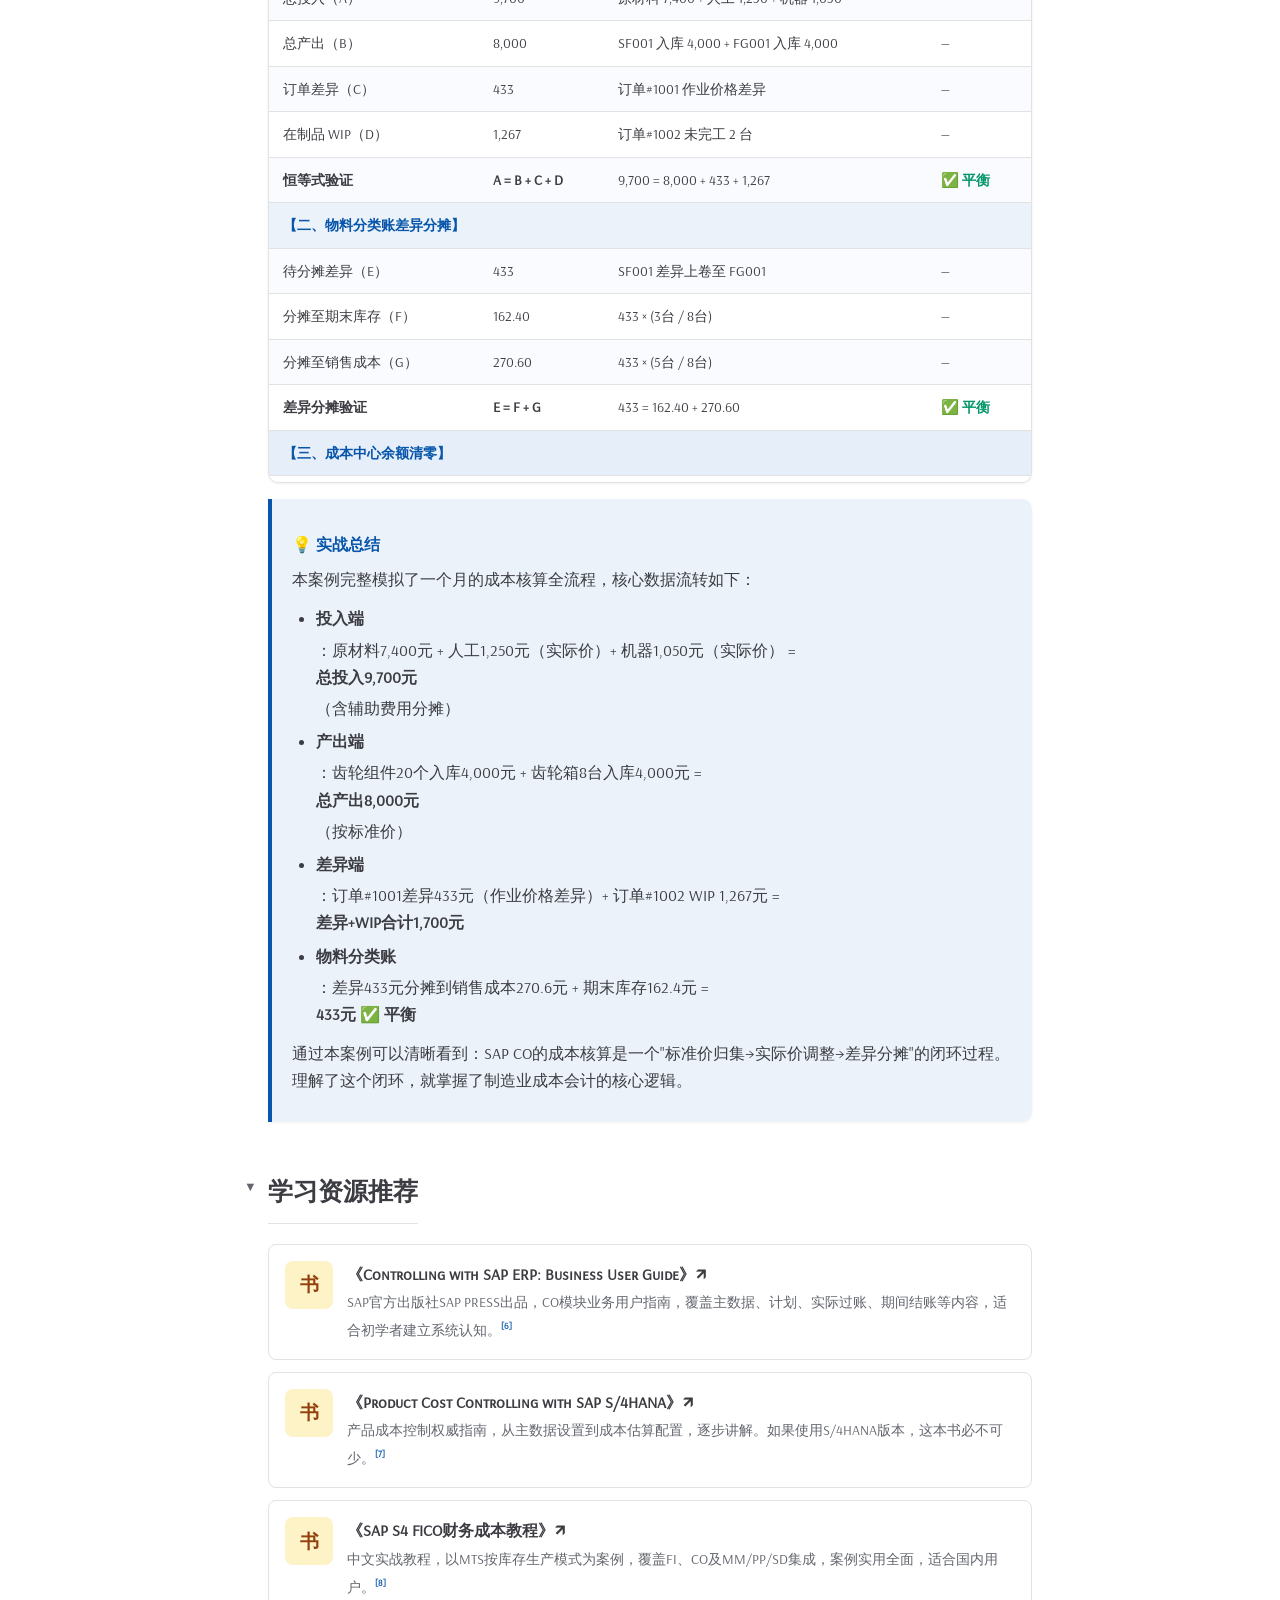
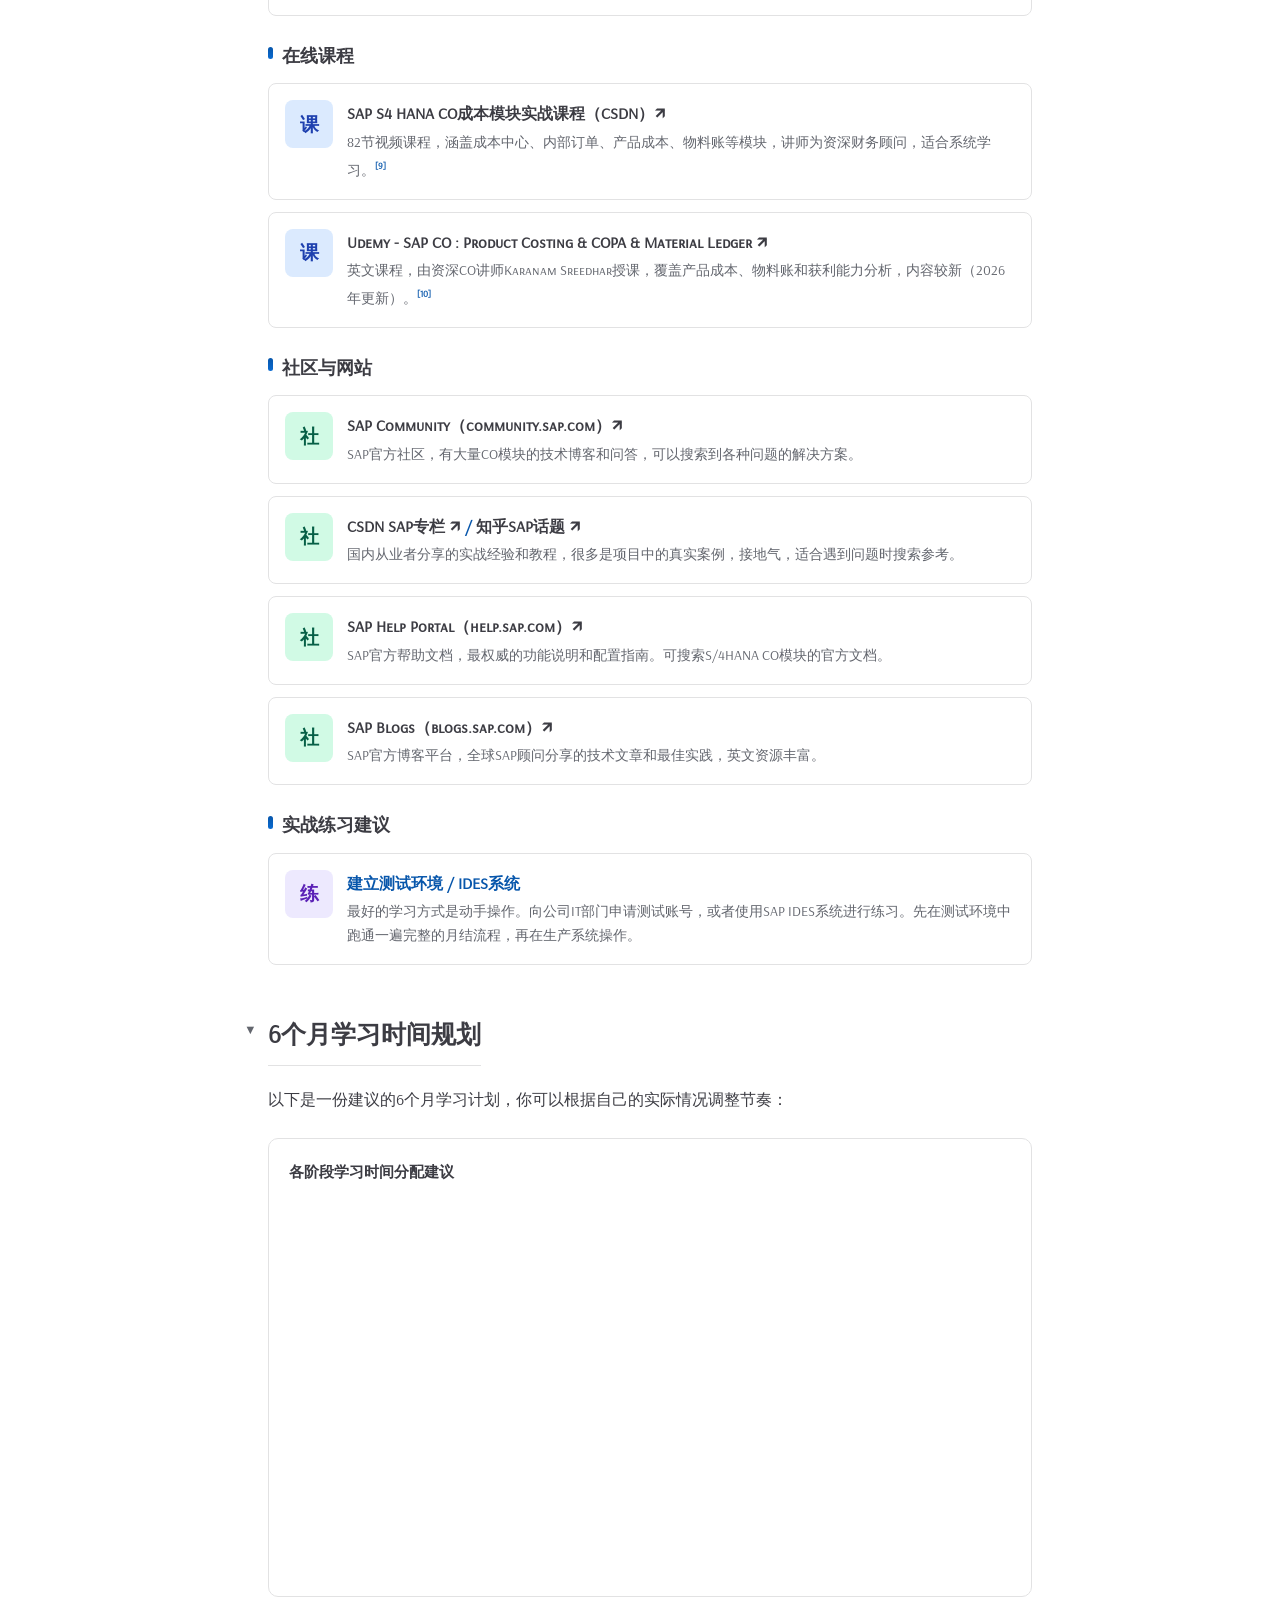
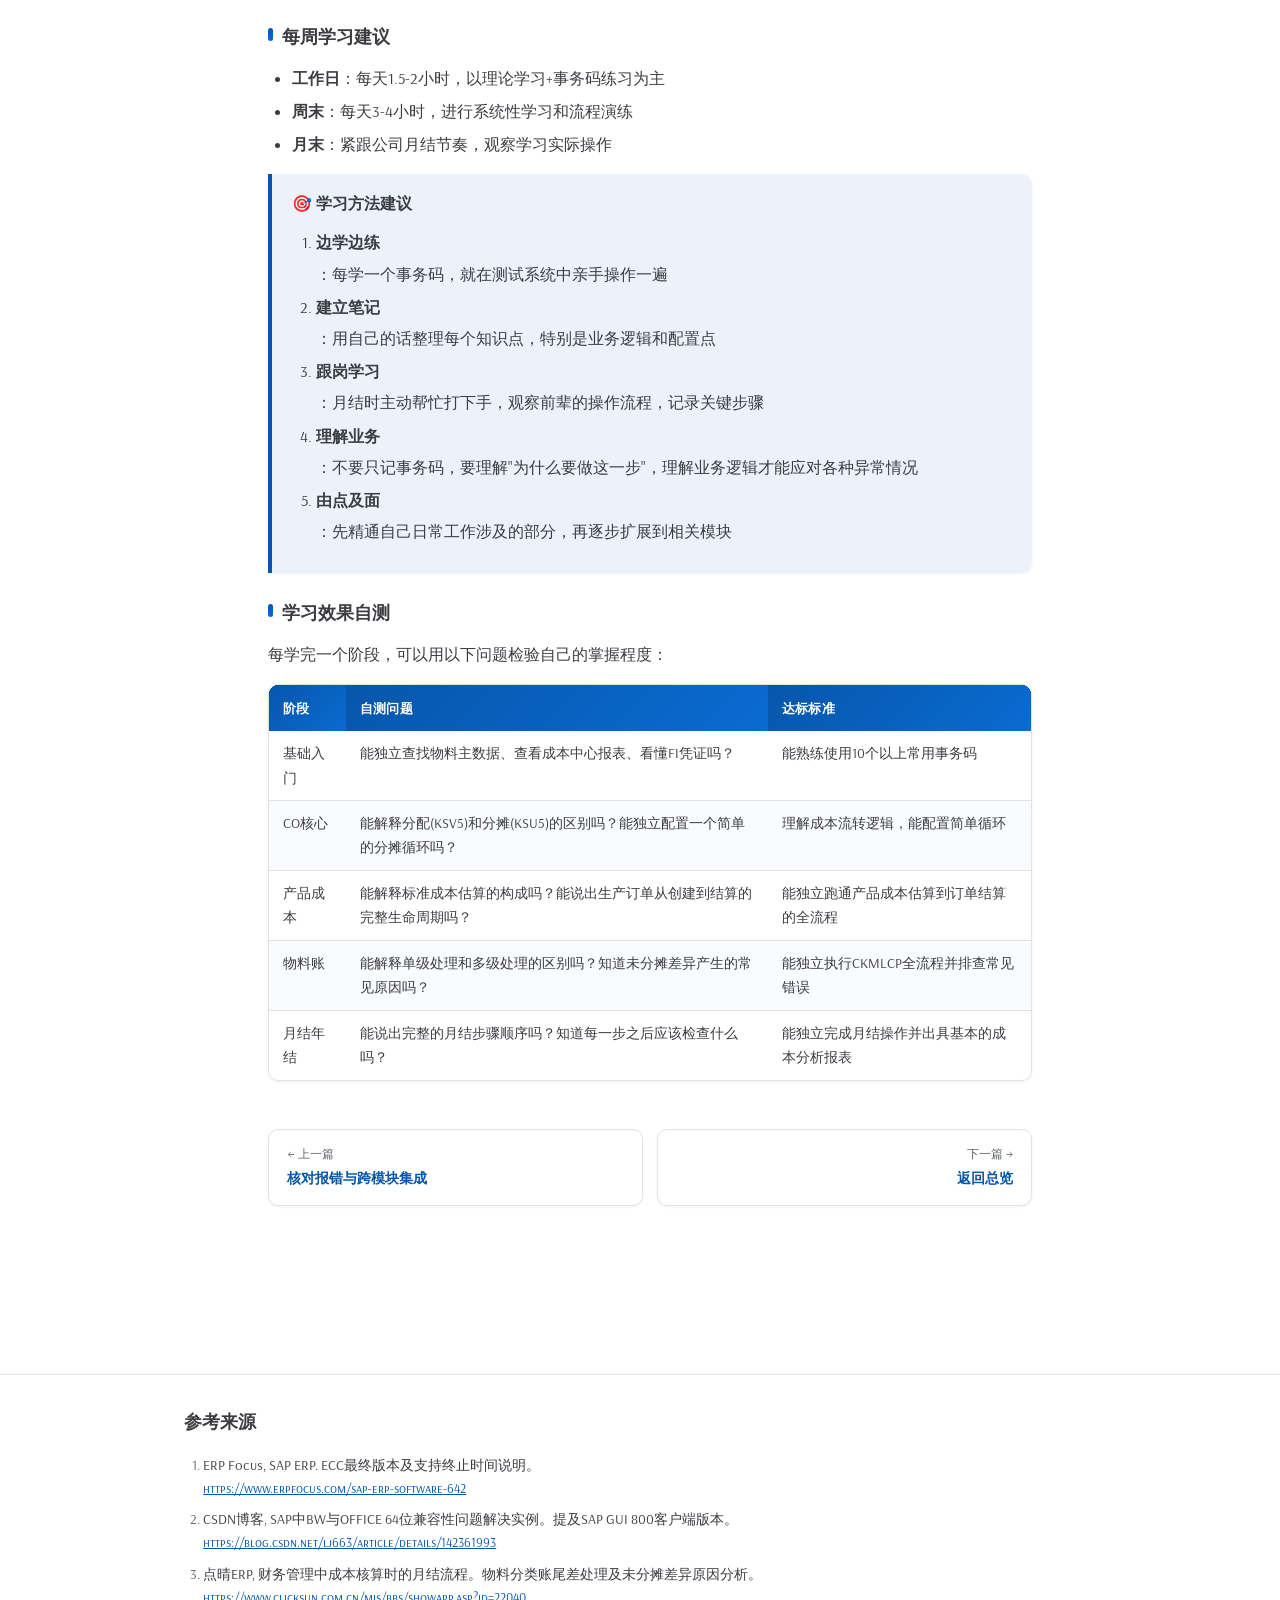
==== commit 149415f7: "fix: 全站7页界面格式统一(版本号+page-meta+stats-strip) - styles.css版本号统一?v=20260909a: 之前6页用?v=20260905c/第7页用?v=2" ====
--- a/cases-resources.html
+++ b/cases-resources.html
@@ -10,7 +10,7 @@
 <meta property="og:title" content="实战案例、学习资源与时间规划 | SAP制造业成本会计学习">
 <meta property="og:description" content="从标准成本估算到月结出表的完整实战案例，SAP CO学习资源推荐（书籍、视频课程、官方文档）与6个月系统学习时间规划。">
 <meta property="og:type" content="website">
-<link rel="stylesheet" href="assets/styles.css?v=20260905c">
+<link rel="stylesheet" href="assets/styles.css?v=20260909a">
 <link rel="prefetch" href="integration.html">
 <link rel="prefetch" href="index.html">
 </head>
@@ -72,6 +72,19 @@
   <div class="crumb"><a href="index.html">首页</a><span class="sep">/</span><span>实战案例与学习规划</span></div>
   <h1 class="page-title">实战案例与学习规划</h1>
   <p class="page-subtitle">完整实战案例 · 资源推荐 · 6个月学习计划</p>
+  <div class="page-meta">
+    <div class="meta-item"><span class="dot"></span>适用版本：SAP ECC 6.0 EHP8 / S/4HANA</div>
+    <div class="meta-item">核心模块：CO-PC 全流程实战</div>
+    <div class="meta-item">关键事务码：CK11N / CO01 / CO11N / CKMLCP</div>
+    <div class="meta-item">最后更新：2026年9月</div>
+  </div>
+
+  <div class="stats-strip">
+    <div class="stat"><b>5</b><span>实战步骤</span></div>
+    <div class="stat"><b>10+</b><span>学习资源</span></div>
+    <div class="stat"><b>6</b><span>月规划</span></div>
+    <div class="stat"><b>1</b><span>完整案例</span></div>
+  </div>
 
   <section id="case-study">
     <h2>完整实战案例：从标准成本到月结出表</h2>
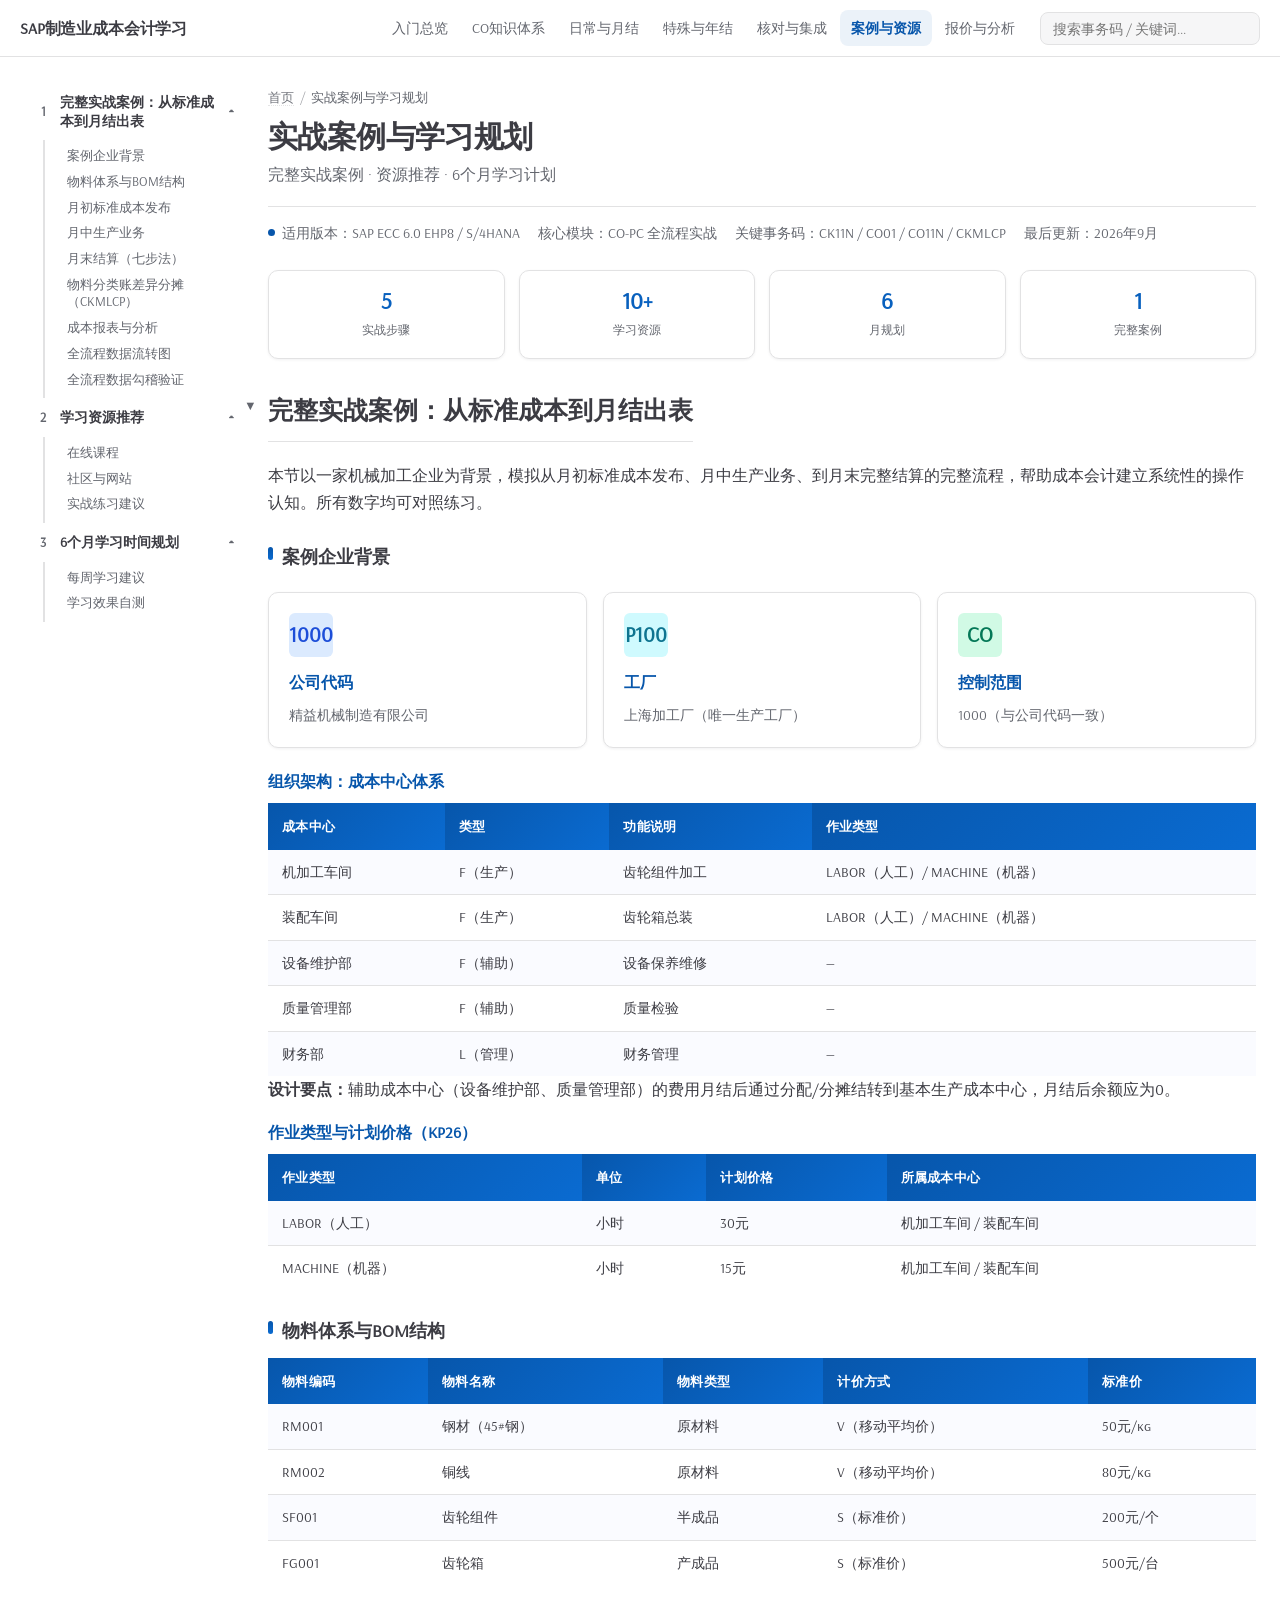
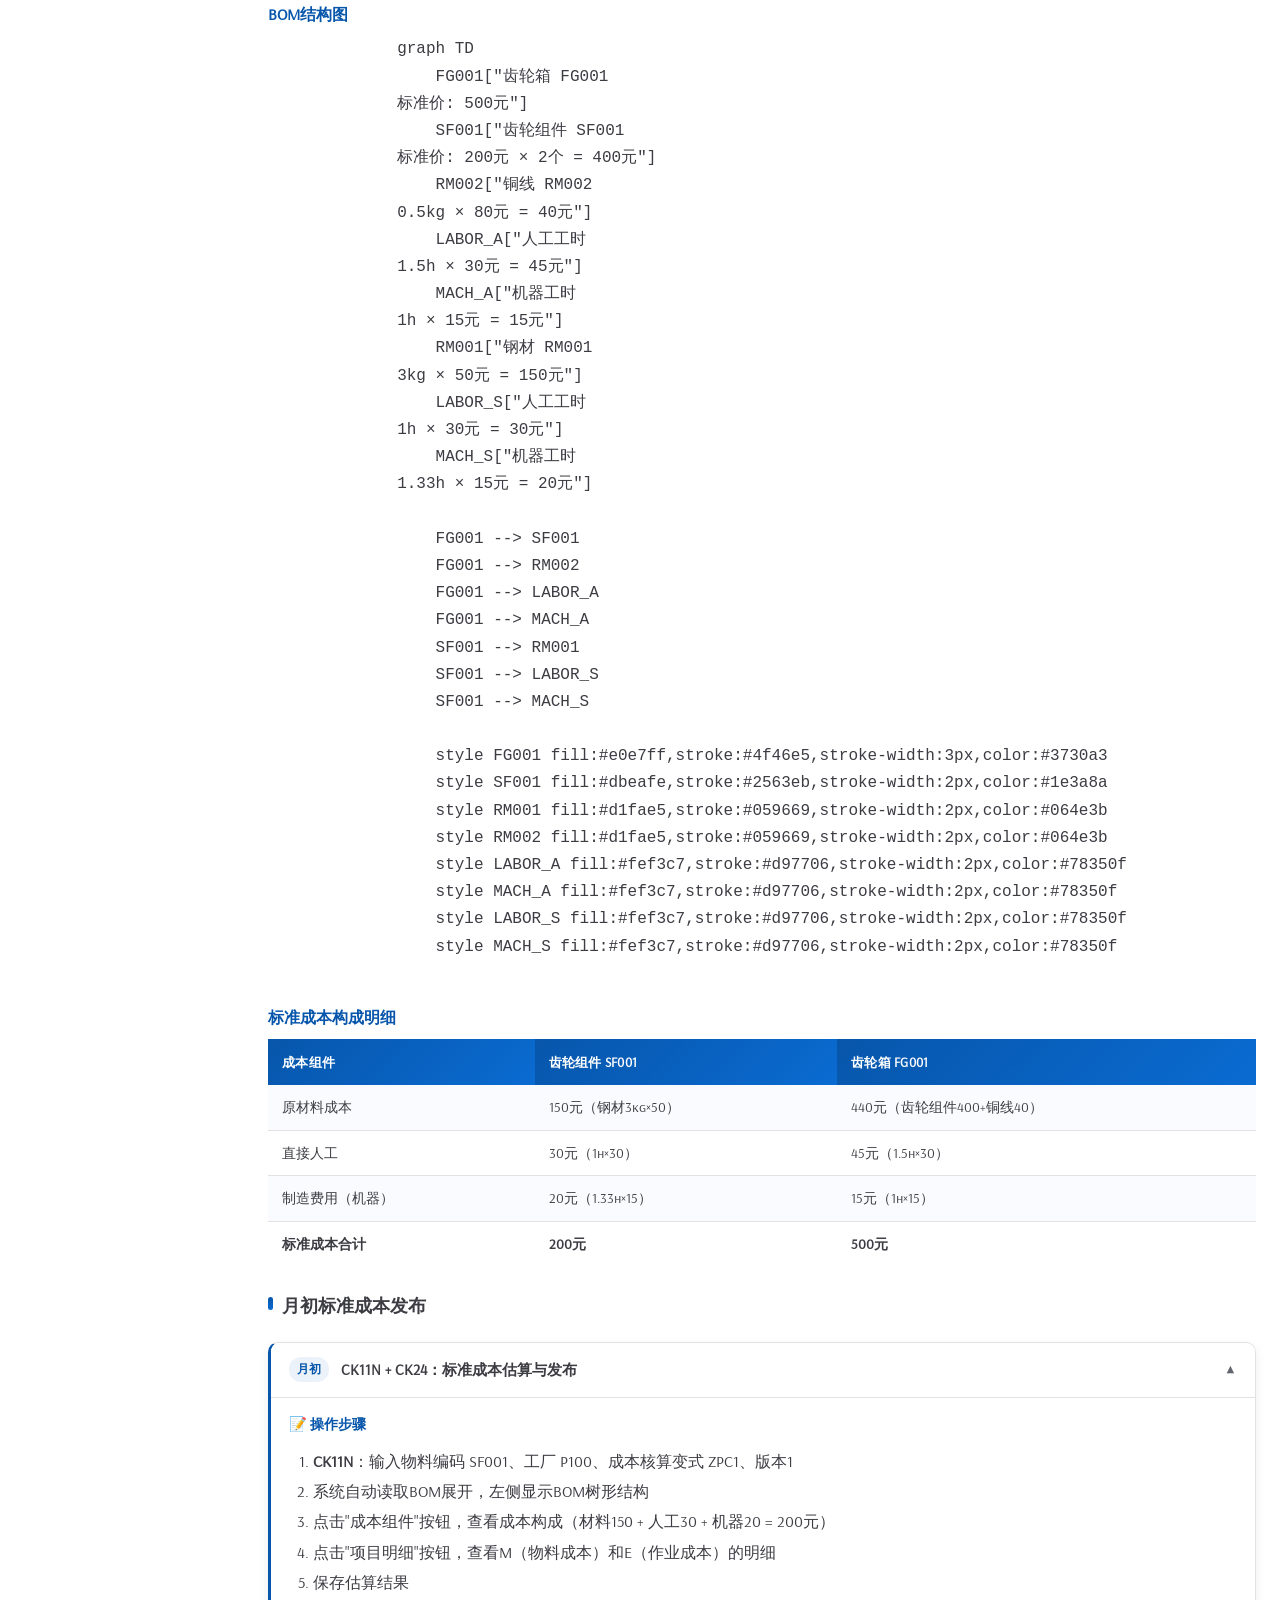
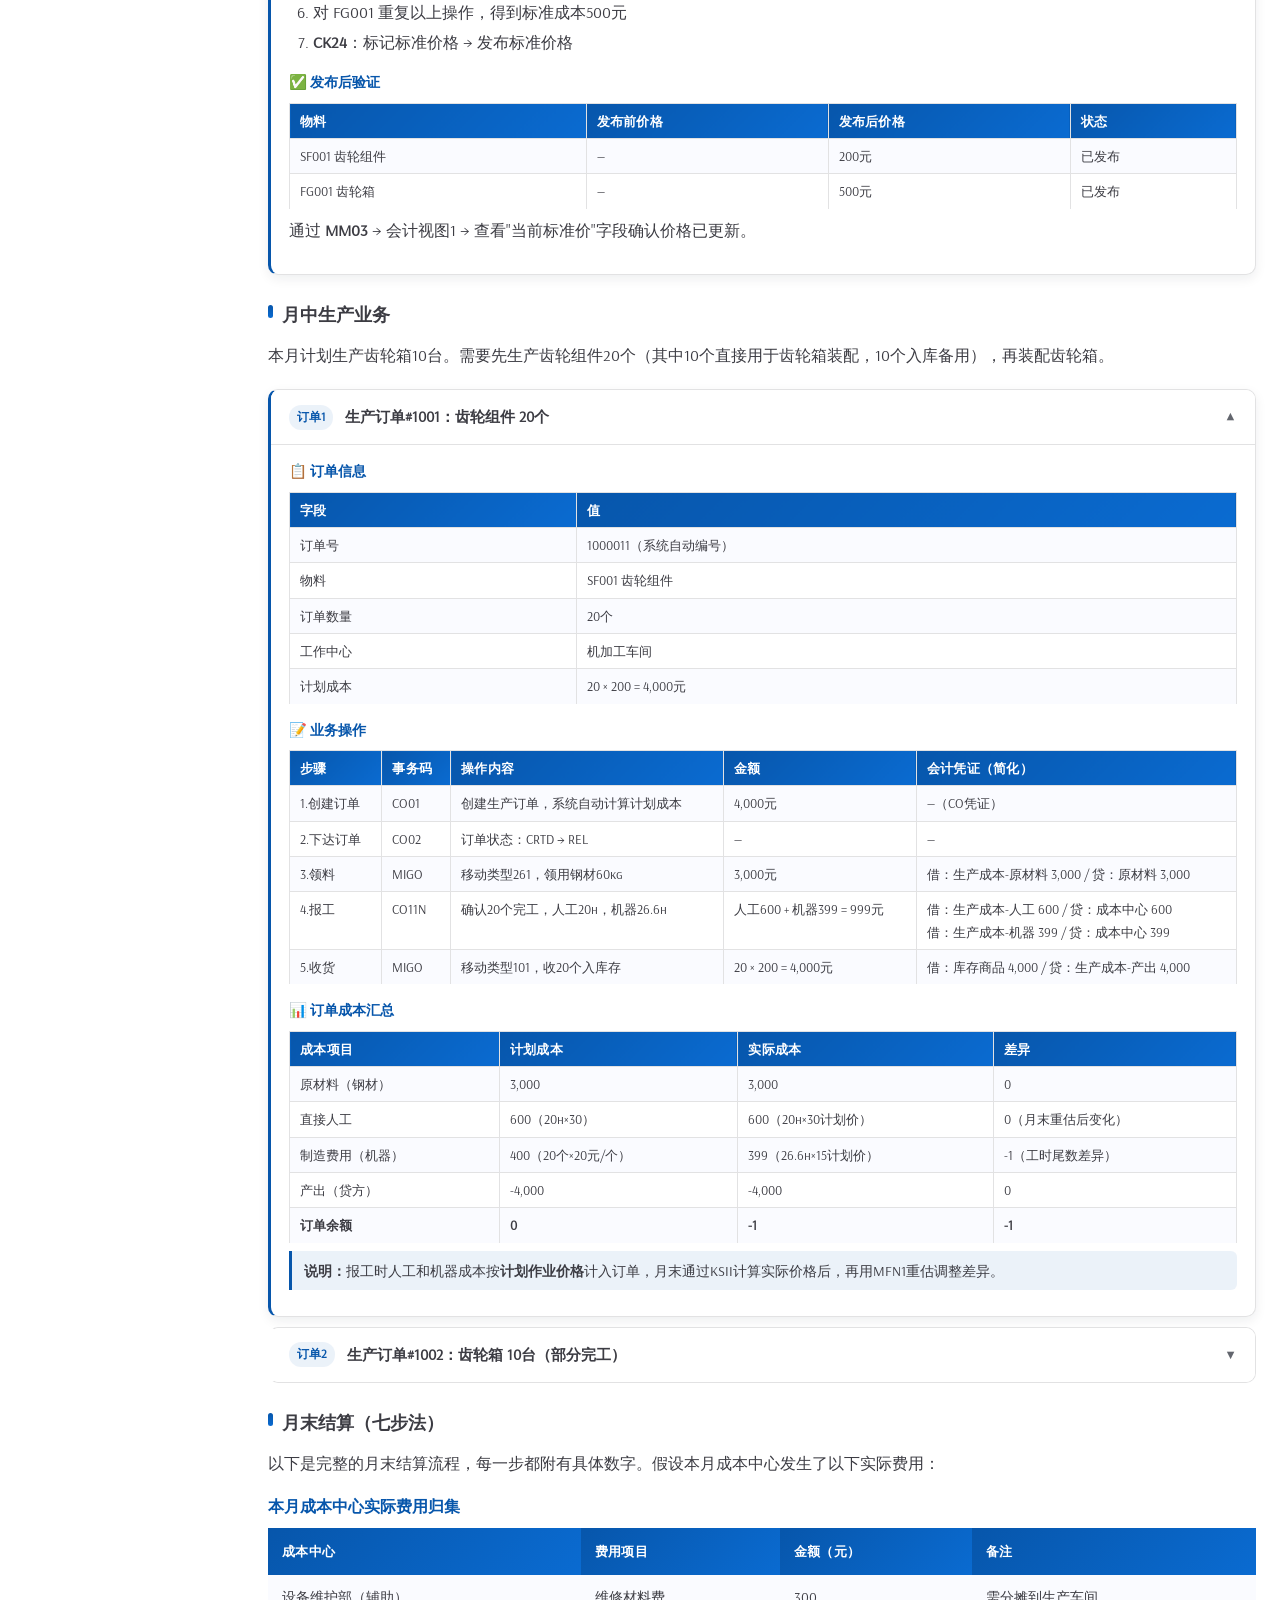
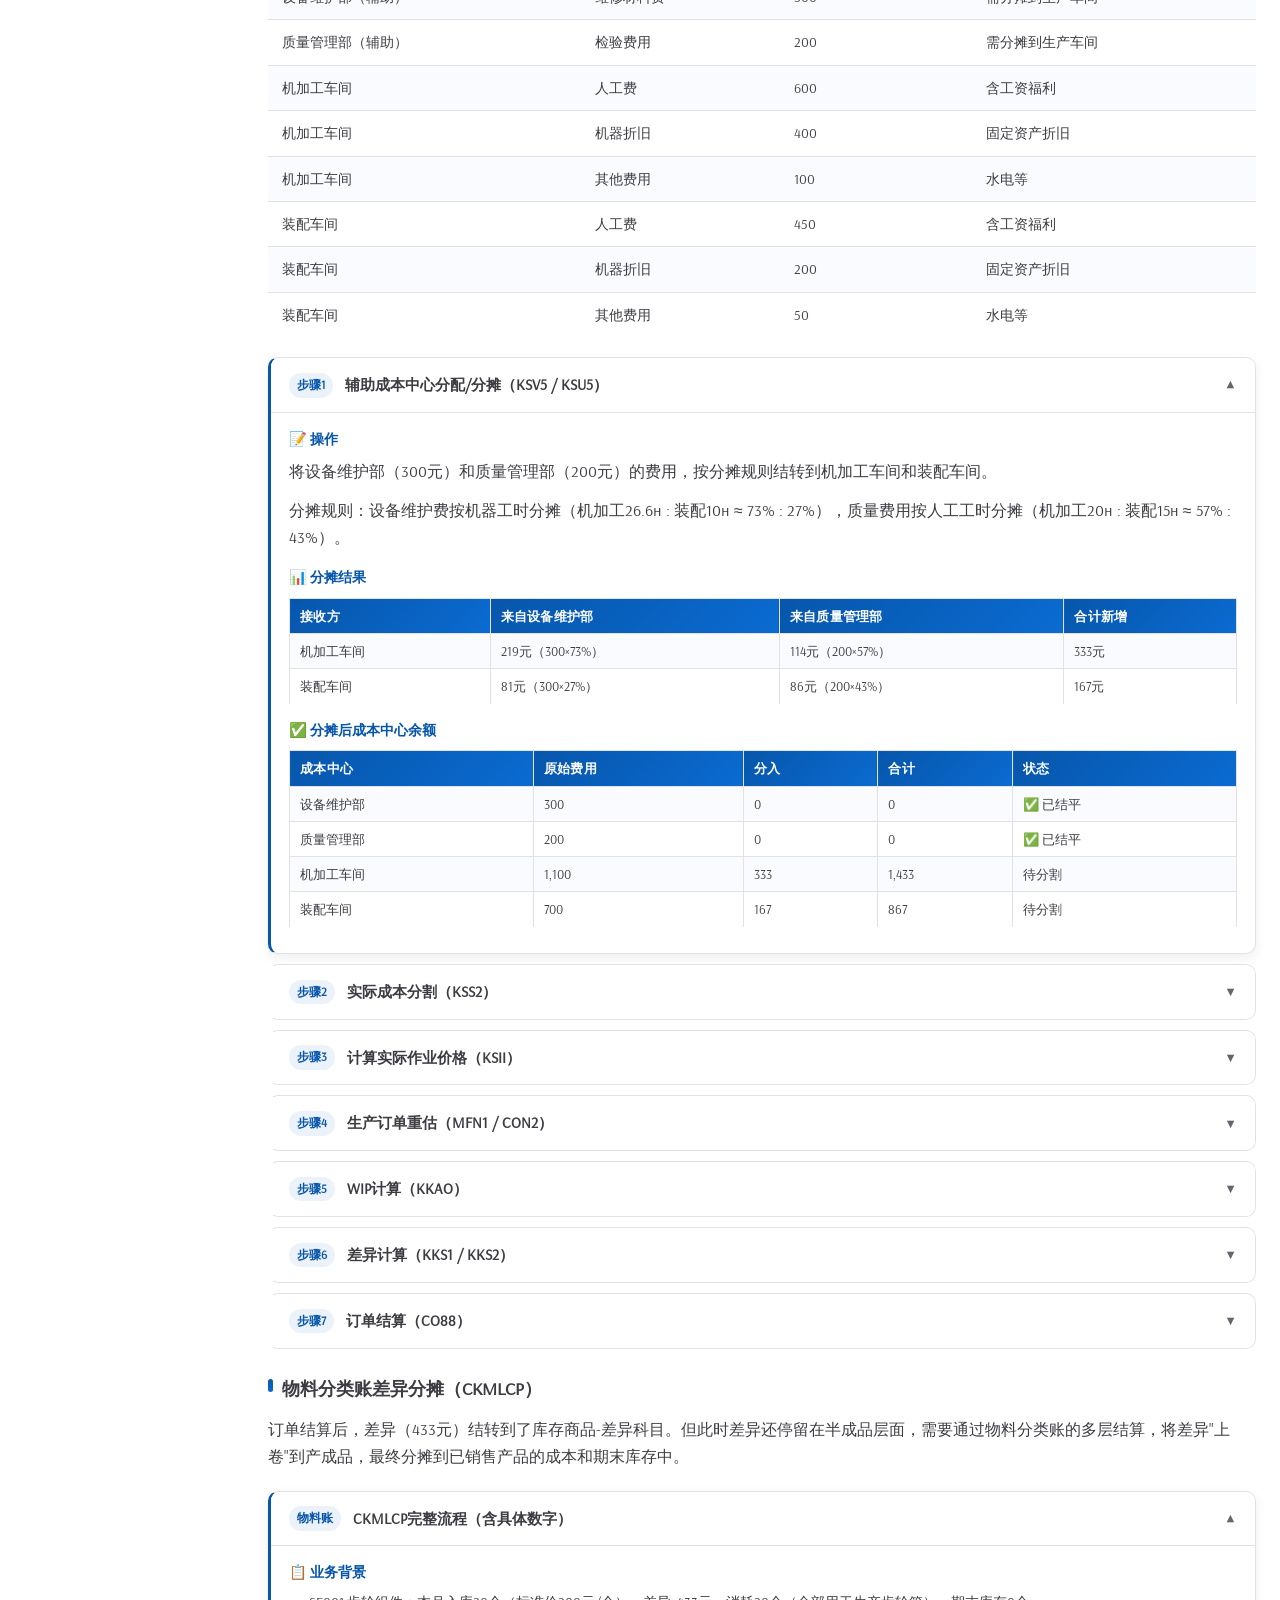
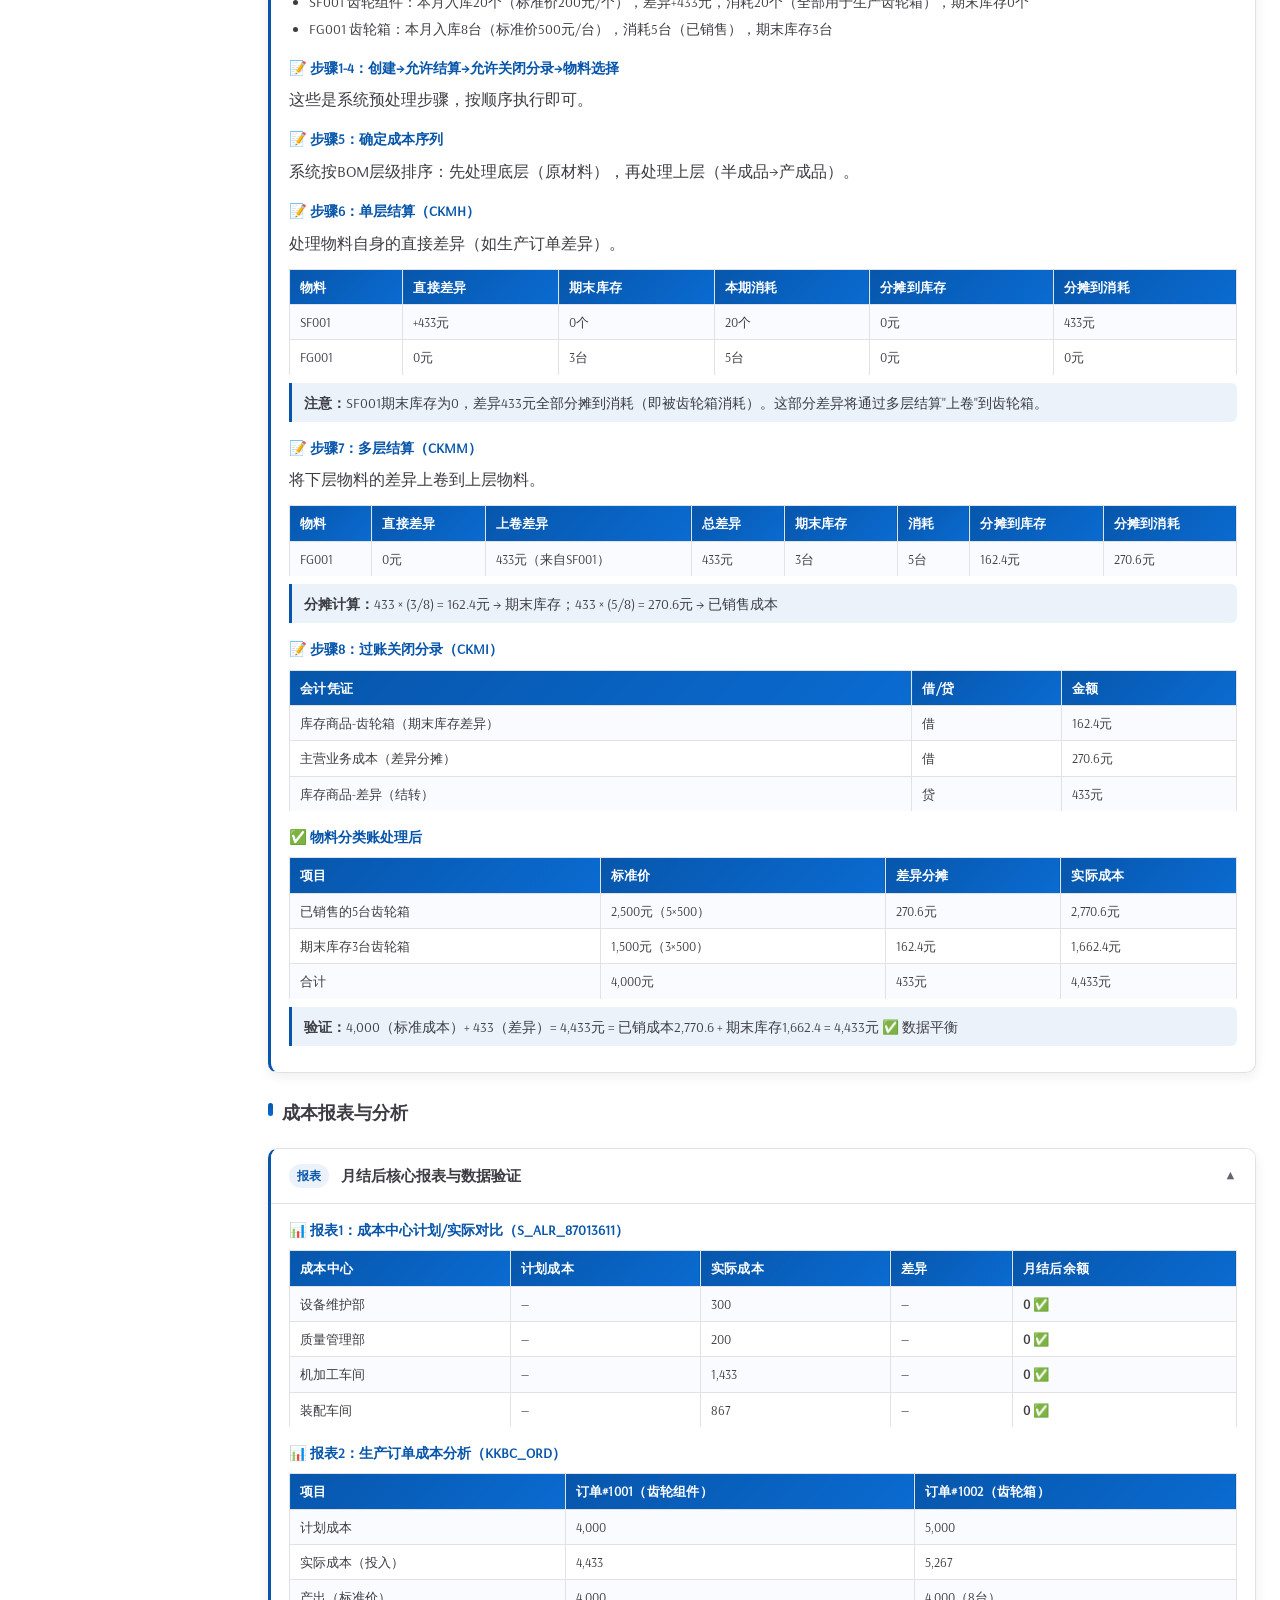
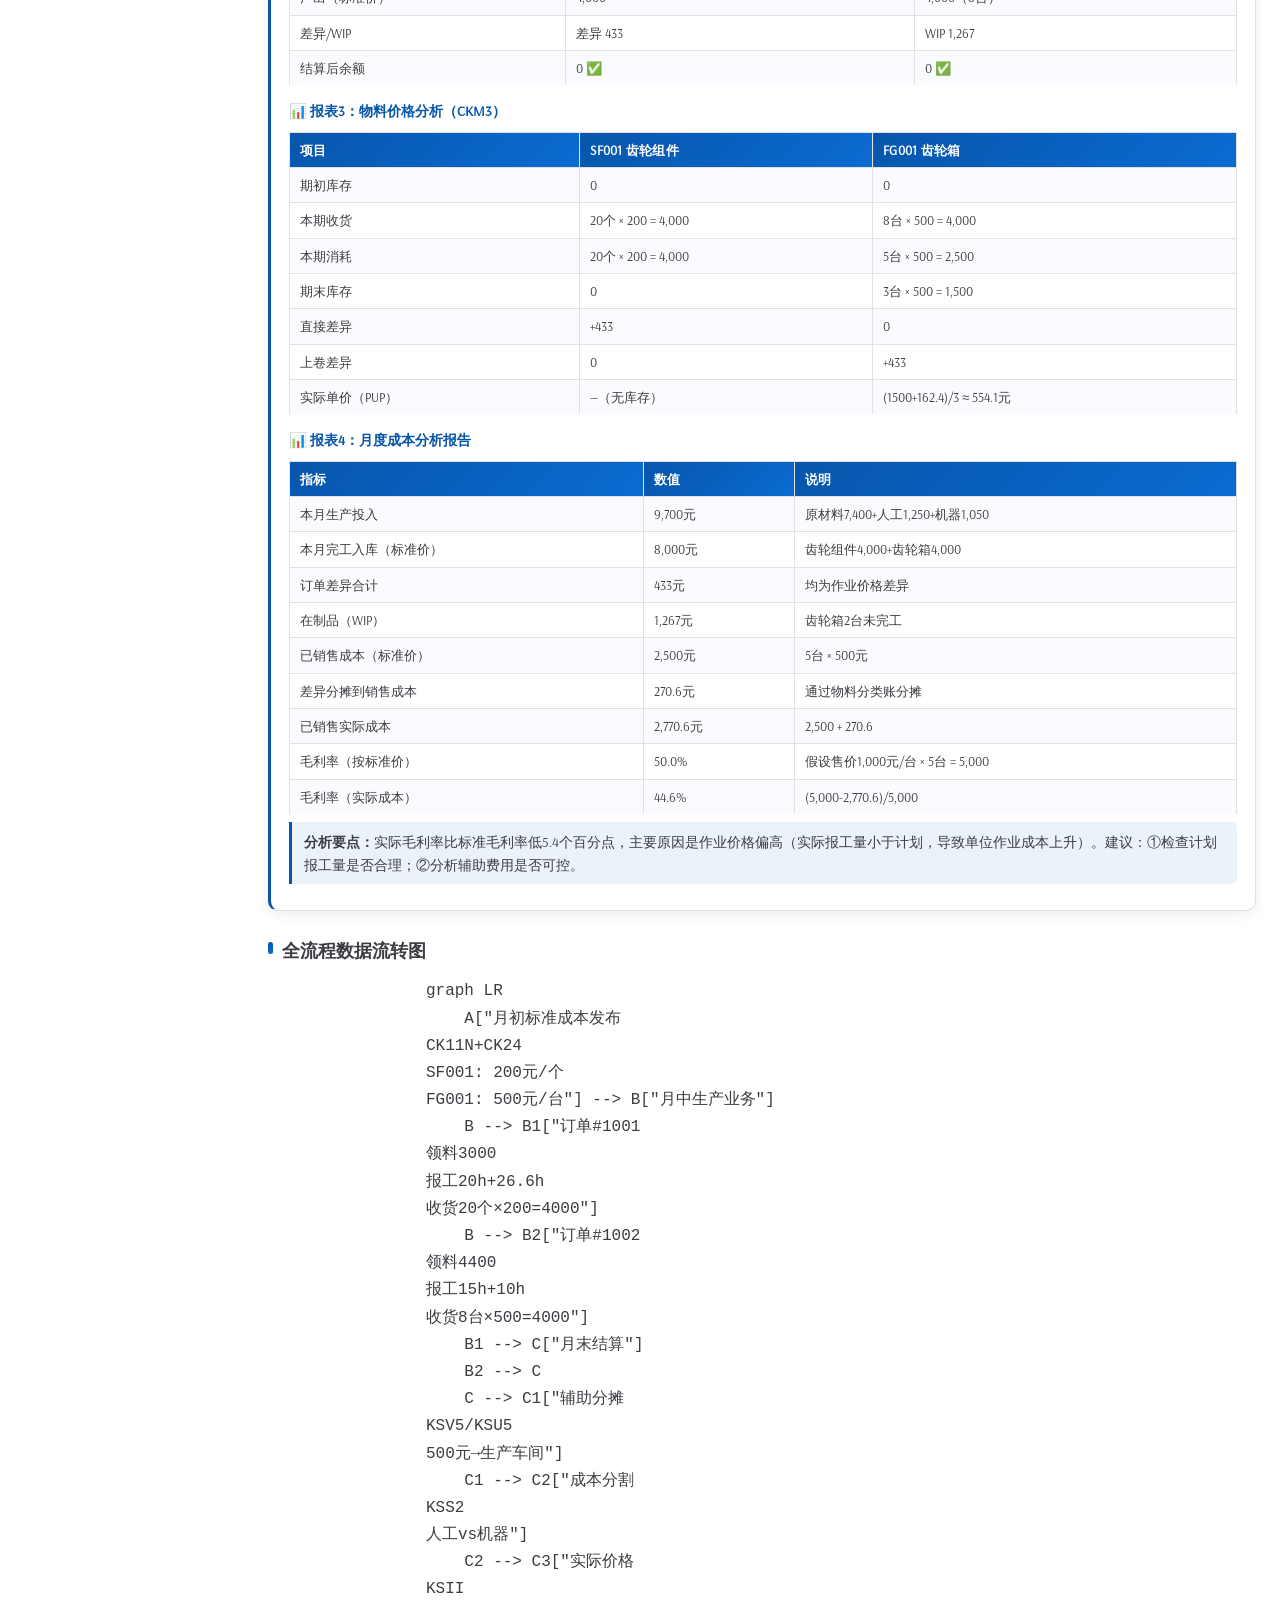
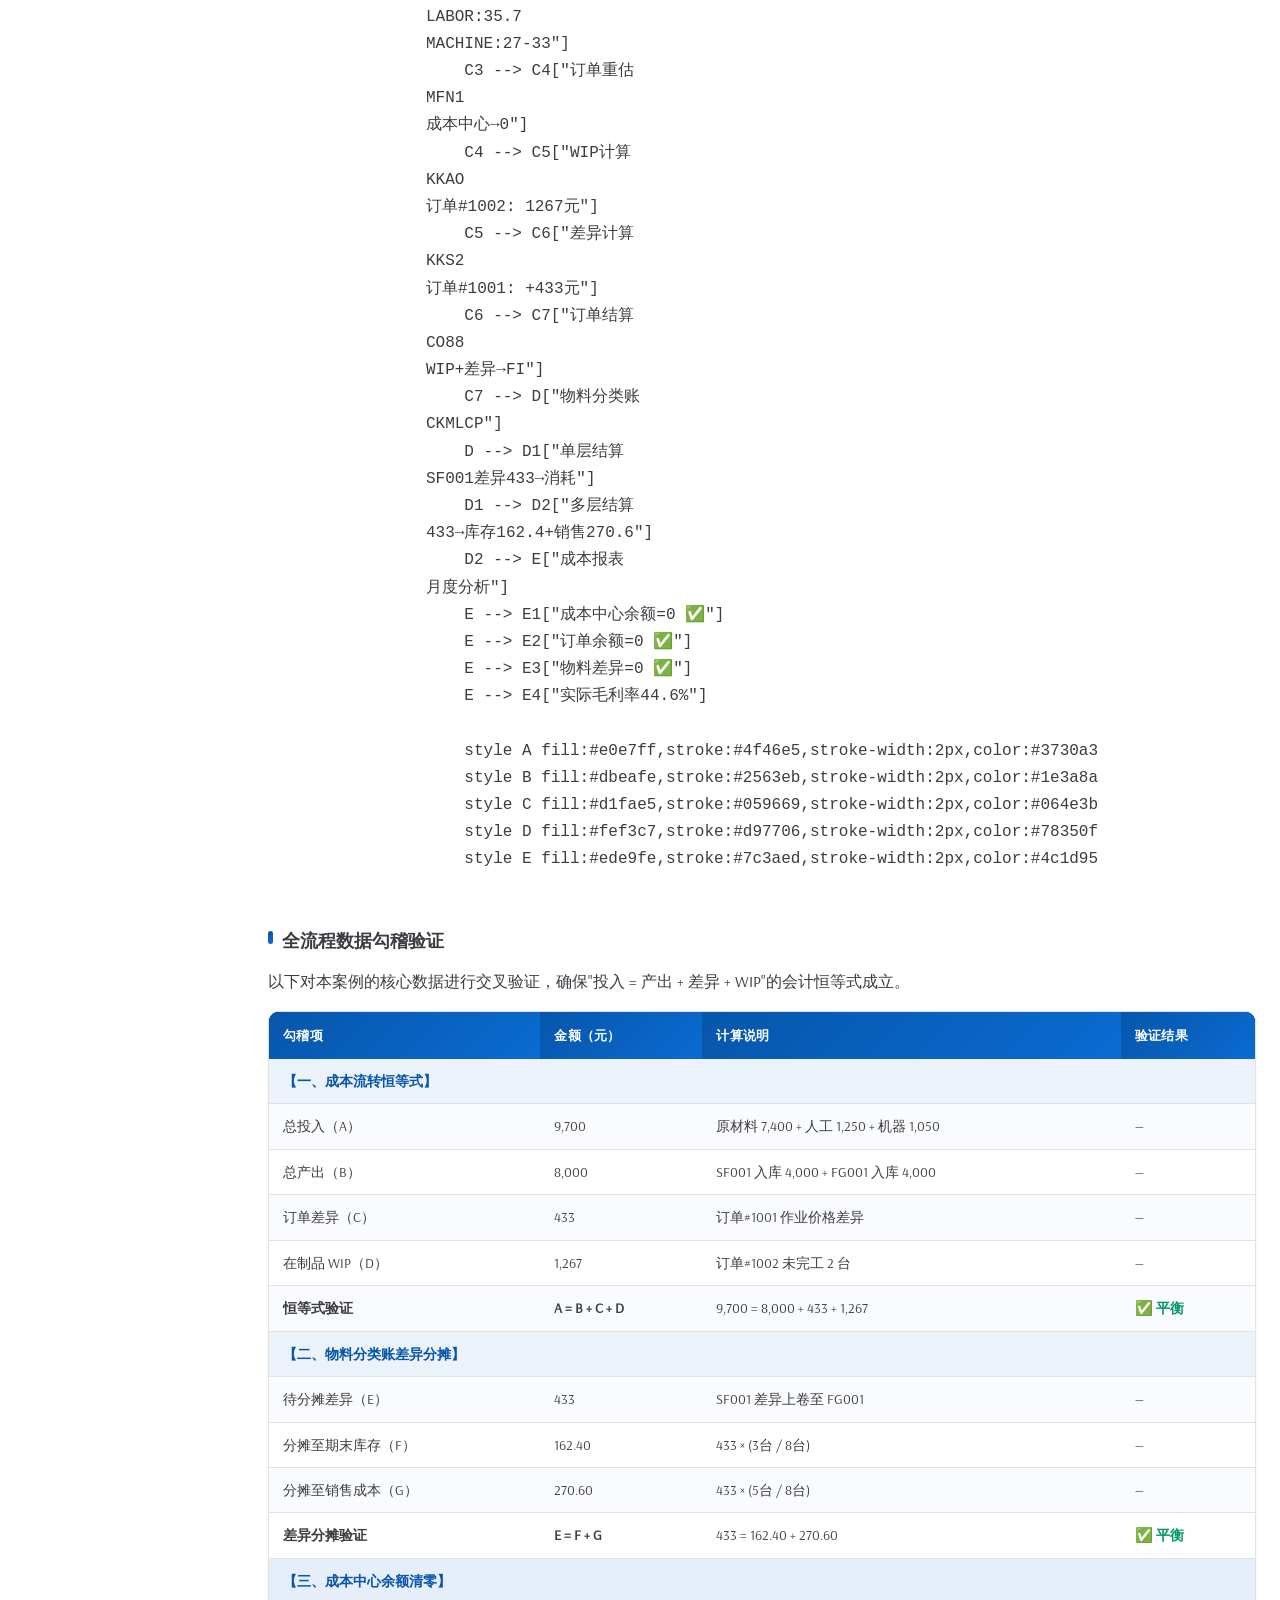
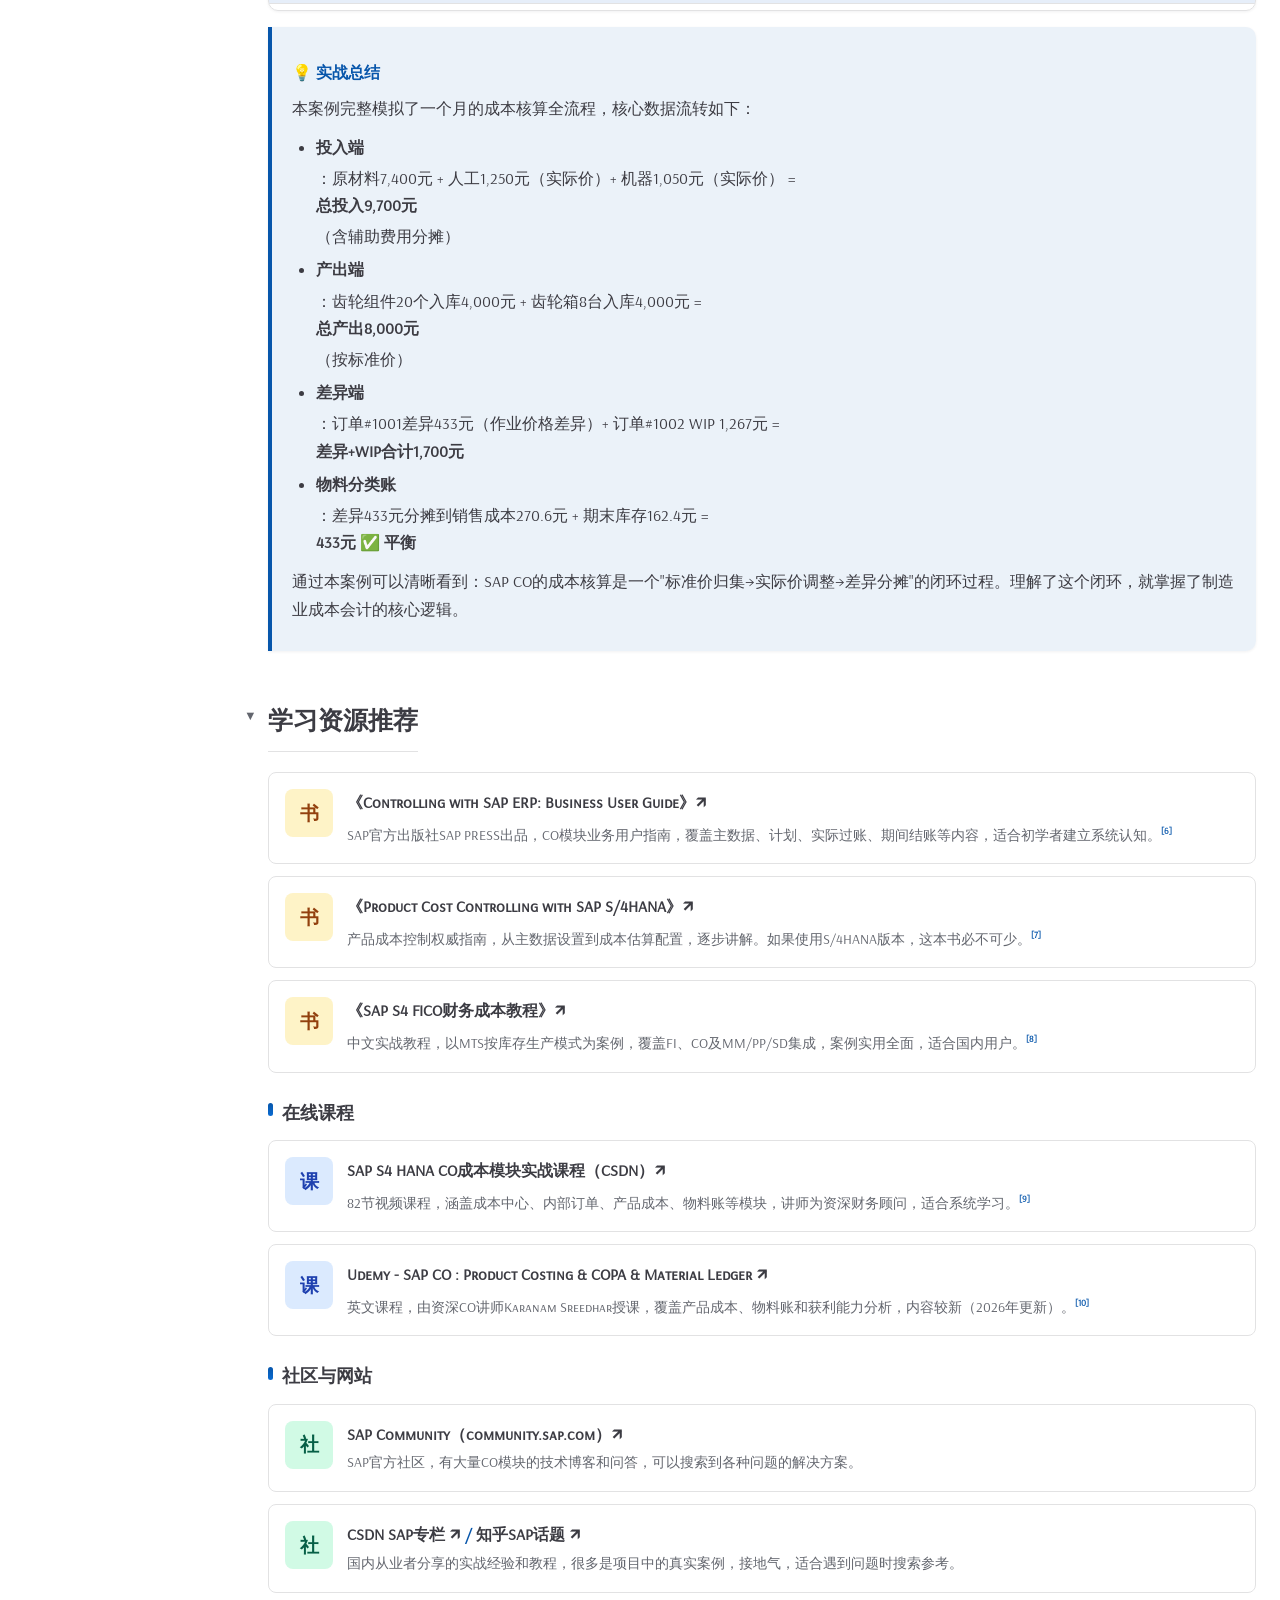
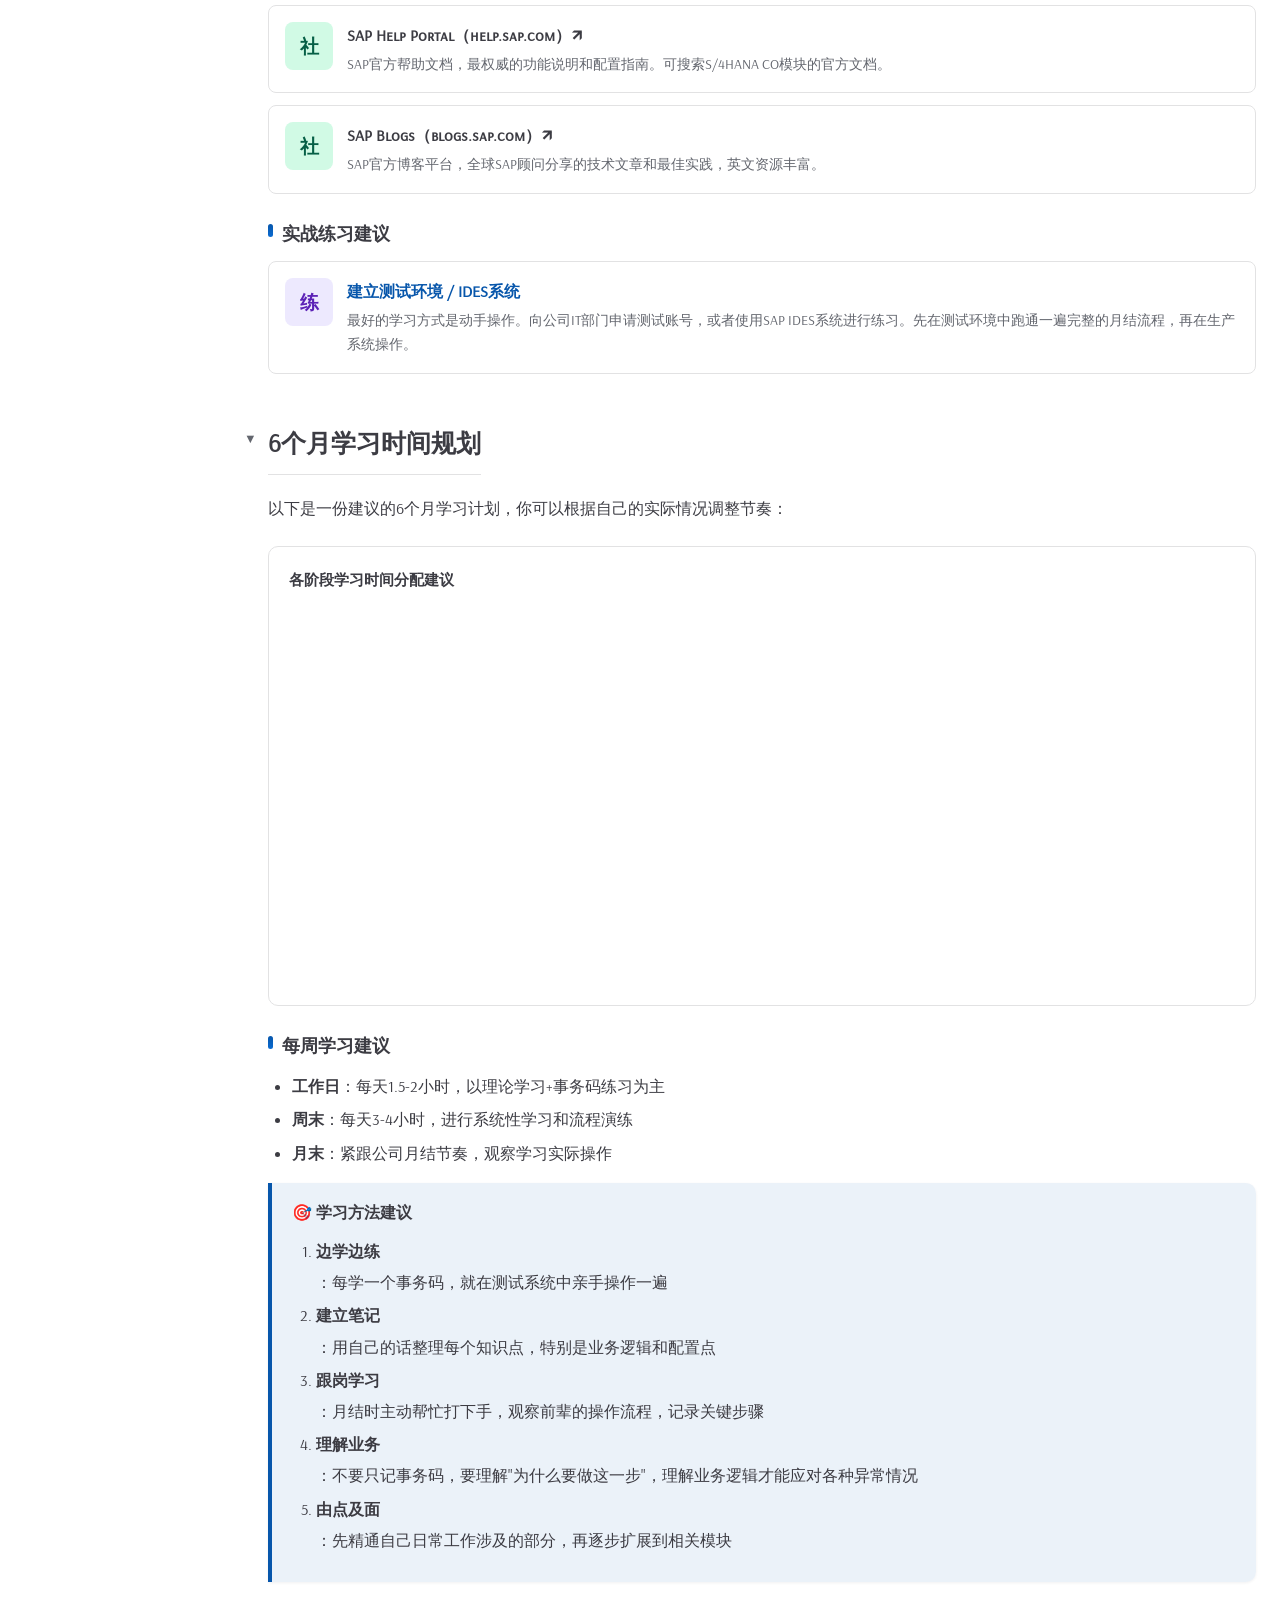
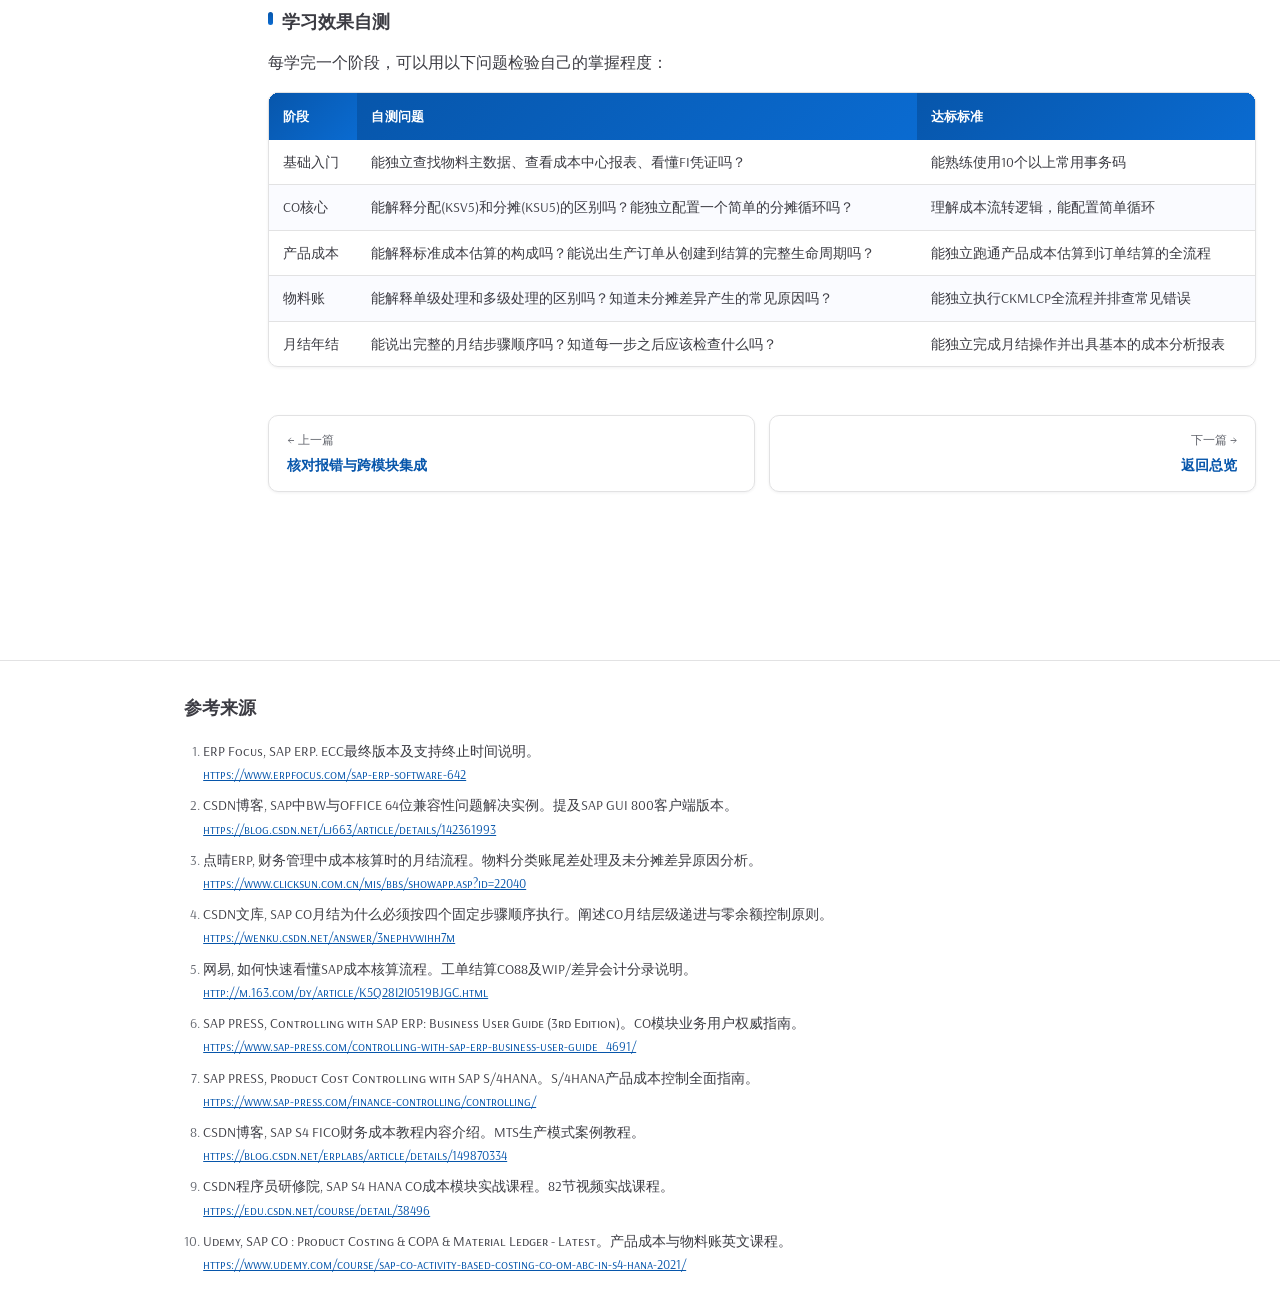
==== commit f3756bff: "refactor: 布局重构-删右侧TOC+左侧改本页大纲两层折叠 布局变化: - 右侧 docs-toc 整栏删除: 7页HTML删<aside docs-toc>块, styles.css删.do" ====
--- a/cases-resources.html
+++ b/cases-resources.html
@@ -10,7 +10,7 @@
 <meta property="og:title" content="实战案例、学习资源与时间规划 | SAP制造业成本会计学习">
 <meta property="og:description" content="从标准成本估算到月结出表的完整实战案例，SAP CO学习资源推荐（书籍、视频课程、官方文档）与6个月系统学习时间规划。">
 <meta property="og:type" content="website">
-<link rel="stylesheet" href="assets/styles.css?v=20260909a">
+<link rel="stylesheet" href="assets/styles.css?v=20260914a">
 <link rel="prefetch" href="integration.html">
 <link rel="prefetch" href="index.html">
 </head>
@@ -40,32 +40,7 @@
 
 <div class="docs-shell">
 <aside class="docs-sidebar" id="docsSidebar">
-  <div class="sb-group">
-    <a class="sb-group-link" href="index.html"><span class="sb-num">01</span>入门总览</a>
-  </div>
-  <div class="sb-group">
-    <a class="sb-group-link" href="co-basics.html"><span class="sb-num">02</span>CO模块知识体系</a>
-  </div>
-  <div class="sb-group">
-    <a class="sb-group-link" href="monthly-ops.html"><span class="sb-num">03</span>日常与月结</a>
-  </div>
-  <div class="sb-group">
-    <a class="sb-group-link" href="special-yearend.html"><span class="sb-num">04</span>特殊与年结</a>
-  </div>
-  <div class="sb-group">
-    <a class="sb-group-link" href="integration.html"><span class="sb-num">05</span>核对与集成</a>
-  </div>
-  <div class="sb-group current">
-    <a class="sb-group-link" href="cases-resources.html"><span class="sb-num">06</span>案例与资源</a>
-    <div class="sb-sub">
-      <a class="sb-item" href="#case-study">完整实战案例</a>
-      <a class="sb-item" href="#resources">学习资源推荐</a>
-      <a class="sb-item" href="#plan">6个月时间规划</a>
-    </div>
-  </div>
-  <div class="sb-group">
-    <a class="sb-group-link" href="cost-analysis.html"><span class="sb-num">07</span>报价核算与成本分析</a>
-  </div>
+  <nav class="sb-accordion" id="sbAccordion" aria-label="本页目录"></nav>
 </aside>
 
 <main class="docs-main">
@@ -1022,11 +997,6 @@
   <a href="index.html" class="pager-next"><span class="pg-label">下一篇 →</span><span class="pg-title">返回总览</span></a>
 </nav>
 </main>
-
-<aside class="docs-toc">
-  <div class="toc-title">本页目录</div>
-  <nav id="tocList" class="toc-list"></nav>
-</aside>
 </div><!-- /docs-shell -->
 
 <div class="progress-bar" id="progressBar"></div>
@@ -1084,6 +1054,6 @@
 
 <script src="./_shared/js/mermaid.min.js" defer></script>
 <script src="assets/charts.js?v=20260905c" defer></script>
-<script src="assets/app.js?v=20260909a" defer></script>
+<script src="assets/app.js?v=20260914a" defer></script>
 </body>
 </html>
--- a/assets/styles.css
+++ b/assets/styles.css
@@ -1710,18 +1710,18 @@
     flex-shrink: 0;
   }
 
-  /* === 三栏骨架 === */
+  /* === 双栏骨架（去掉右侧 TOC）=== */
   .docs-shell {
     display: grid;
-    grid-template-columns: 250px minmax(0, 1fr) 230px;
+    grid-template-columns: 260px minmax(0, 1fr);
     gap: 40px;
-    max-width: 1400px;
+    max-width: 1280px;
     margin: 0 auto;
     padding: 26px 24px 64px;
     align-items: start;
   }
 
-  /* === 左侧专栏树 === */
+  /* === 左侧栏：本页大纲两层折叠 === */
   .docs-sidebar {
     position: sticky;
     top: calc(3.5rem + 26px);
@@ -1730,42 +1730,79 @@
     font-size: 0.86rem;
     padding-bottom: 20px;
   }
-  .sb-group { margin-bottom: 2px; }
-  .sb-group-link {
+  .docs-sidebar::-webkit-scrollbar { width: 4px; }
+  .docs-sidebar::-webkit-scrollbar-thumb { background: var(--accent-soft); border-radius: 2px; }
+
+  .sb-acc-title-bar {
+    font-size: 0.74rem;
+    font-weight: 700;
+    color: var(--muted);
+    text-transform: uppercase;
+    letter-spacing: 0.6px;
+    margin: 2px 10px 10px;
+  }
+  .sb-accordion { padding: 2px 0; }
+  .sb-acc-item { margin-bottom: 2px; }
+  .sb-acc-header {
     display: flex;
     align-items: center;
     gap: 8px;
-    padding: 7px 10px;
+    padding: 8px 10px;
     border-radius: 8px;
     color: var(--ink);
     text-decoration: none;
     font-weight: 600;
-    font-size: 0.85rem;
+    font-size: 0.86rem;
+    line-height: 1.35;
+    background: transparent;
+    border: 0;
+    width: 100%;
+    text-align: left;
+    cursor: pointer;
     transition: color var(--transition), background var(--transition);
-  }
-  .sb-group-link:hover { color: var(--accent); background: var(--accent-soft); }
-  .sb-num {
+    outline: none;
+  }
+  .sb-acc-header:hover { color: var(--accent); background: var(--accent-soft); }
+  .sb-acc-header:focus-visible { background: var(--accent-soft); box-shadow: inset 0 0 0 2px var(--accent); }
+  .sb-acc-num {
     font-family: 'ArsenalSC', 'InstrumentSans', sans-serif;
-    font-size: 0.78rem;
+    font-size: 0.8rem;
     color: var(--muted);
     width: 18px;
     flex-shrink: 0;
-  }
-  .sb-group.current > .sb-group-link { color: var(--accent); background: var(--accent-soft); }
-  .sb-group.current > .sb-group-link .sb-num { color: var(--accent); }
-  .sb-sub { display: none; padding: 3px 0 5px 12px; }
-  .sb-group.current .sb-sub { display: block; }
-  .sb-item {
+    text-align: center;
+  }
+  .sb-acc-title { flex: 1; min-width: 0; word-break: break-word; }
+  .sb-acc-arrow {
+    font-size: 0.7rem;
+    color: var(--muted);
+    transition: transform var(--transition);
+    flex-shrink: 0;
+  }
+  .sb-acc-item.open > .sb-acc-header .sb-acc-arrow { transform: rotate(180deg); }
+  .sb-acc-item.on > .sb-acc-header { color: var(--accent); background: var(--accent-soft); }
+  .sb-acc-item.on > .sb-acc-header .sb-acc-num { color: var(--accent); }
+  .sb-acc-item[data-leaf] > .sb-acc-header .sb-acc-arrow { display: none; }
+
+  .sb-acc-sub {
+    display: none;
+    padding: 3px 0 6px 8px;
+    margin: 2px 0 0 19px;
+    border-left: 2px solid var(--rule);
+  }
+  .sb-acc-item.open > .sb-acc-sub { display: block; }
+  .sb-acc-link {
     display: block;
-    padding: 4px 8px 4px 16px;
+    padding: 4px 8px 4px 12px;
     color: var(--muted);
     text-decoration: none;
     font-size: 0.82rem;
-    border-left: 2px solid var(--rule);
+    line-height: 1.35;
+    border-left: 2px solid transparent;
     transition: color var(--transition), border-color var(--transition);
   }
-  .sb-item:hover { color: var(--accent); border-left-color: var(--accent); }
-  .sb-item.on { color: var(--accent); border-left-color: var(--accent); font-weight: 600; }
+  .sb-acc-link:hover { color: var(--accent); border-left-color: var(--accent); }
+  .sb-acc-link.on { color: var(--accent); border-left-color: var(--accent); font-weight: 600; }
 
   /* === 正文列 === */
   .docs-main { min-width: 0; padding-top: 4px; }
@@ -1796,36 +1833,6 @@
   }
   .docs-main section h2::after { display: none; }
 
-  /* === 右侧目录 === */
-  .docs-toc {
-    position: sticky;
-    top: calc(3.5rem + 26px);
-    max-height: calc(100vh - 3.5rem - 30px);
-    overflow-y: auto;
-    font-size: 0.84rem;
-    padding: 2px 0 20px;
-  }
-  .toc-title {
-    font-size: 0.74rem;
-    font-weight: 700;
-    color: var(--muted);
-    text-transform: uppercase;
-    letter-spacing: 0.6px;
-    margin-bottom: 8px;
-  }
-  .toc-item {
-    display: block;
-    padding: 3px 0 3px 12px;
-    color: var(--muted);
-    text-decoration: none;
-    border-left: 2px solid var(--rule);
-    line-height: 1.45;
-    transition: color var(--transition), border-color var(--transition);
-  }
-  .toc-item.lv3 { padding-left: 26px; font-size: 0.8rem; }
-  .toc-item:hover { color: var(--accent); }
-  .toc-item.on { color: var(--accent); border-left-color: var(--accent); font-weight: 600; }
-
   /* 翻页器位于正文列内 */
   .docs-main .page-pager { margin: 44px 0 4px; }
 
@@ -1853,10 +1860,9 @@
 
   /* === 响应式 === */
   @media (max-width: 1280px) {
-    .docs-shell { grid-template-columns: 220px minmax(0, 1fr) 200px; gap: 24px; }
+    .docs-shell { grid-template-columns: 220px minmax(0, 1fr); gap: 24px; }
   }
   @media (max-width: 1024px) {
-    .docs-toc { display: none; }
     .topnav-links { display: none; }
     .topnav-toggle { display: block; }
     .topnav-search { margin-left: auto; width: 170px; }
@@ -1875,7 +1881,6 @@
       overflow-y: auto;
     }
     .docs-sidebar.open { transform: none; }
-    .sb-sub { display: block; }
     .page-title { font-size: 1.5rem; }
   }
   @media (max-width: 480px) {
